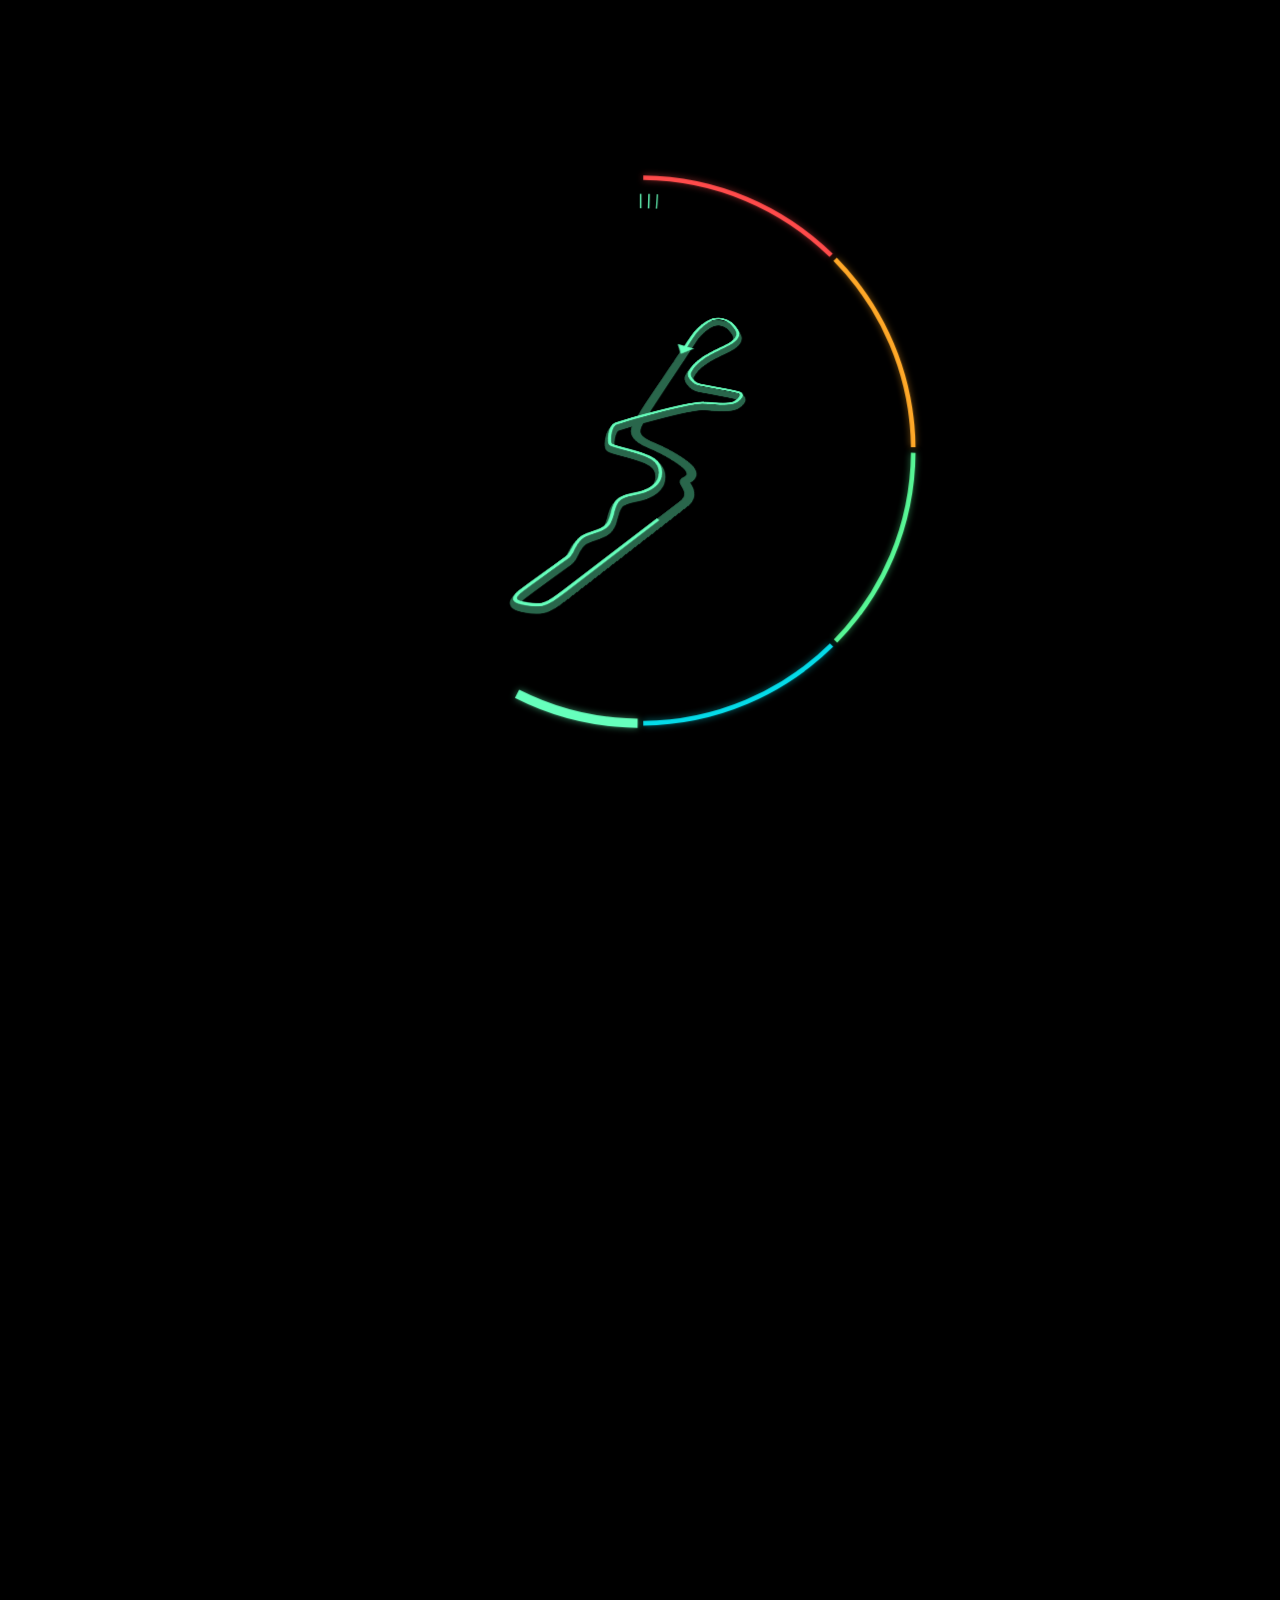
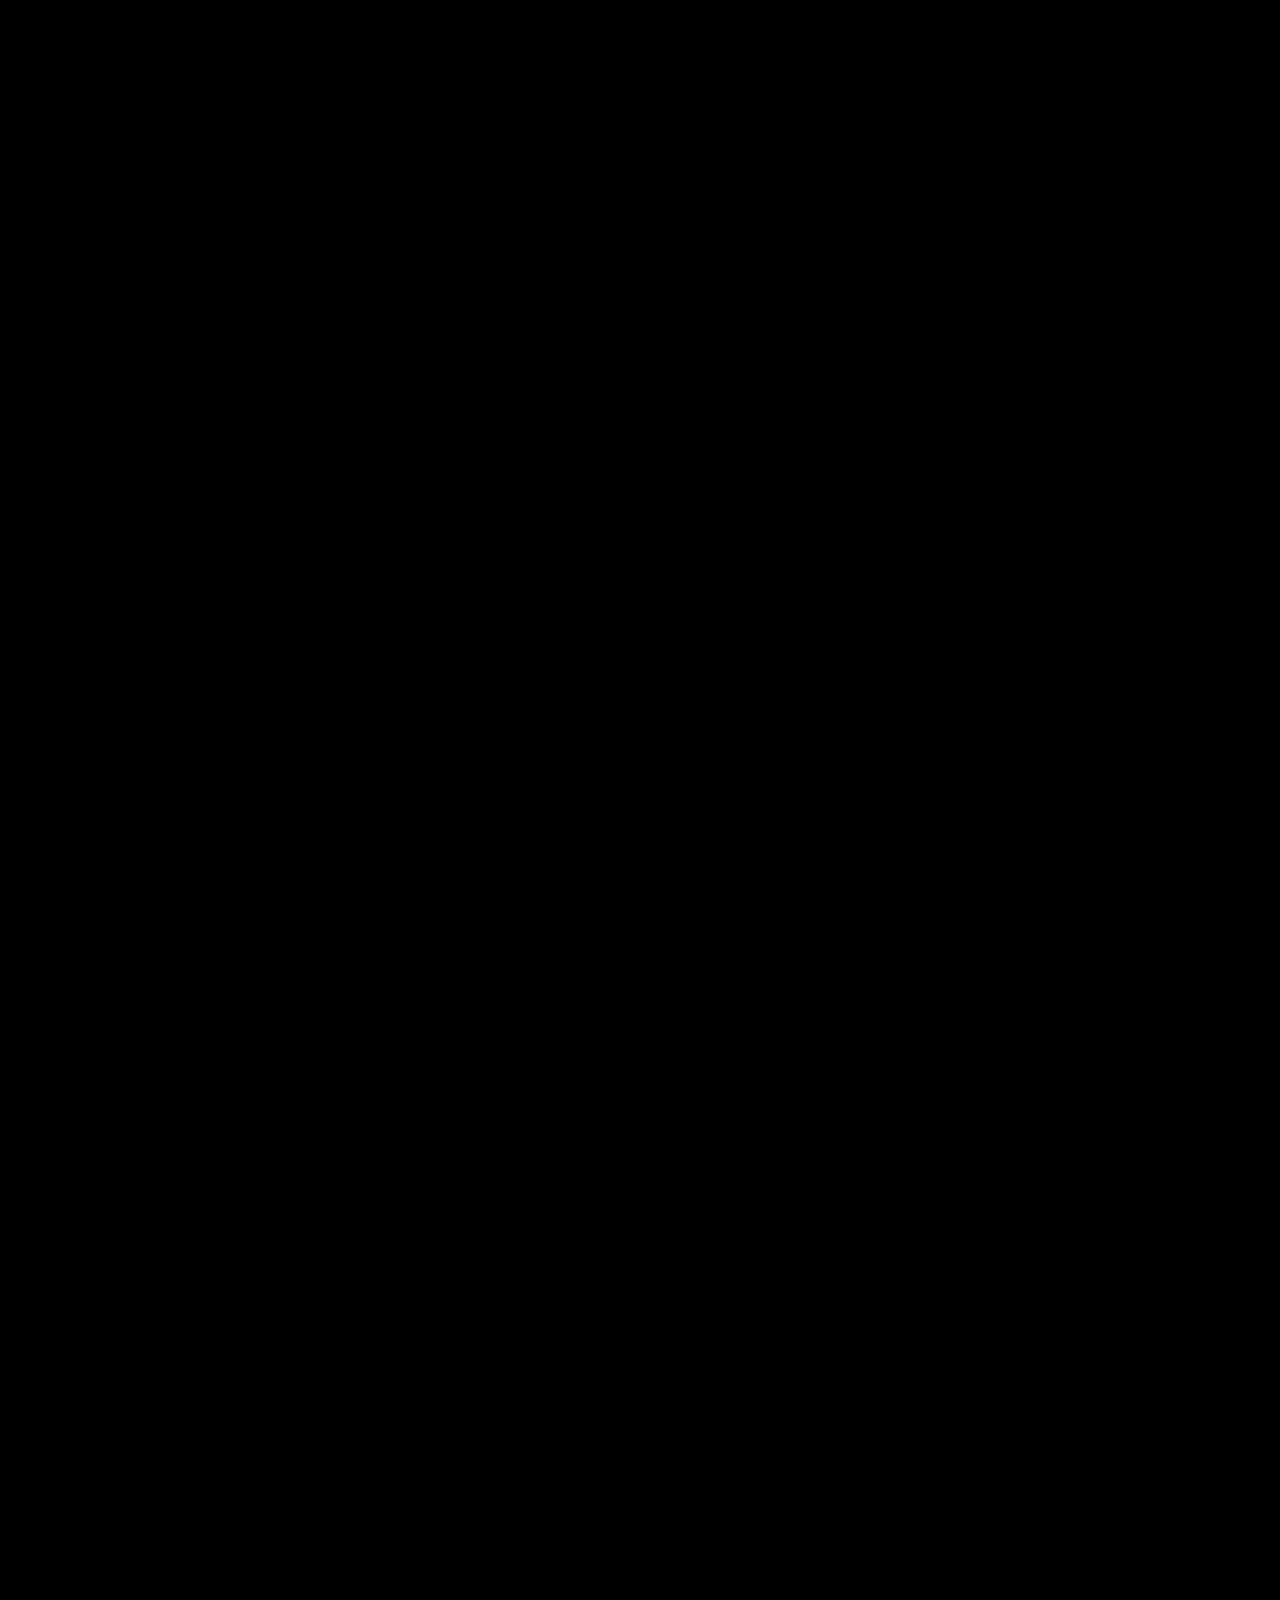
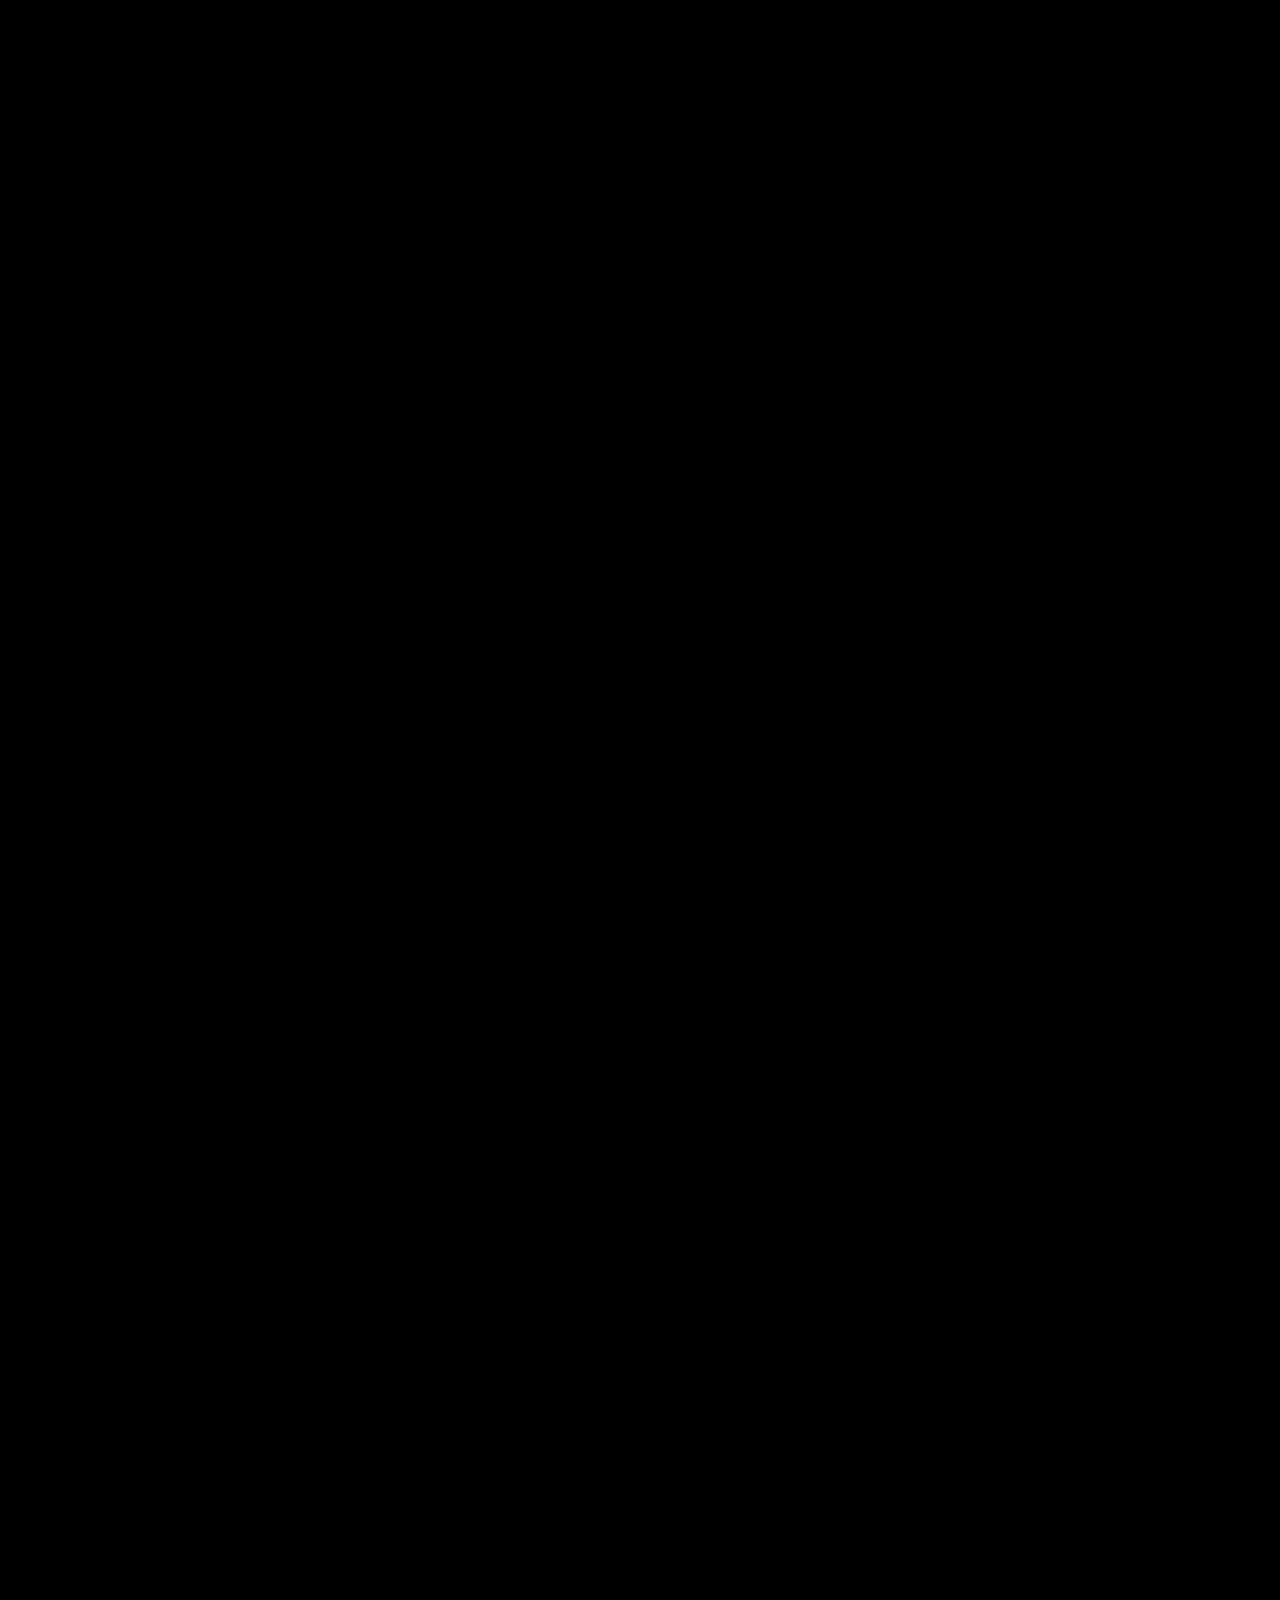
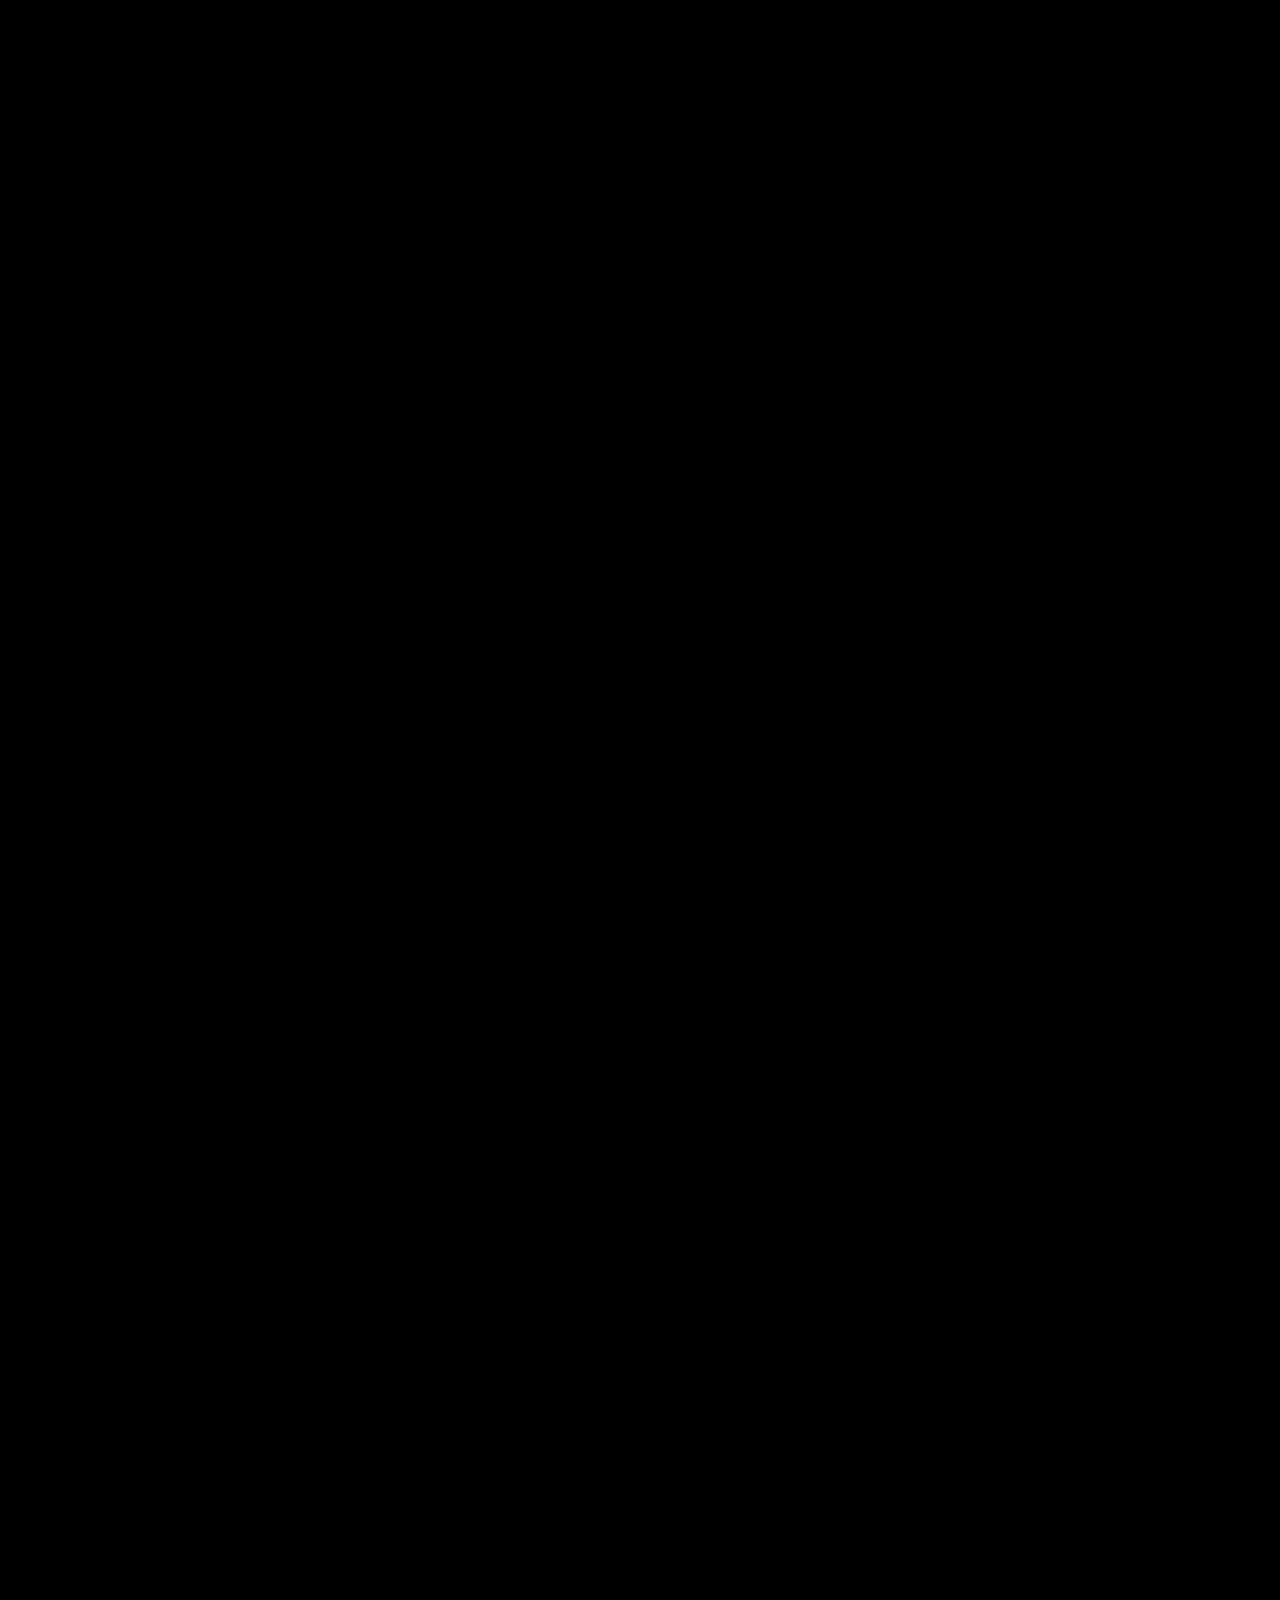
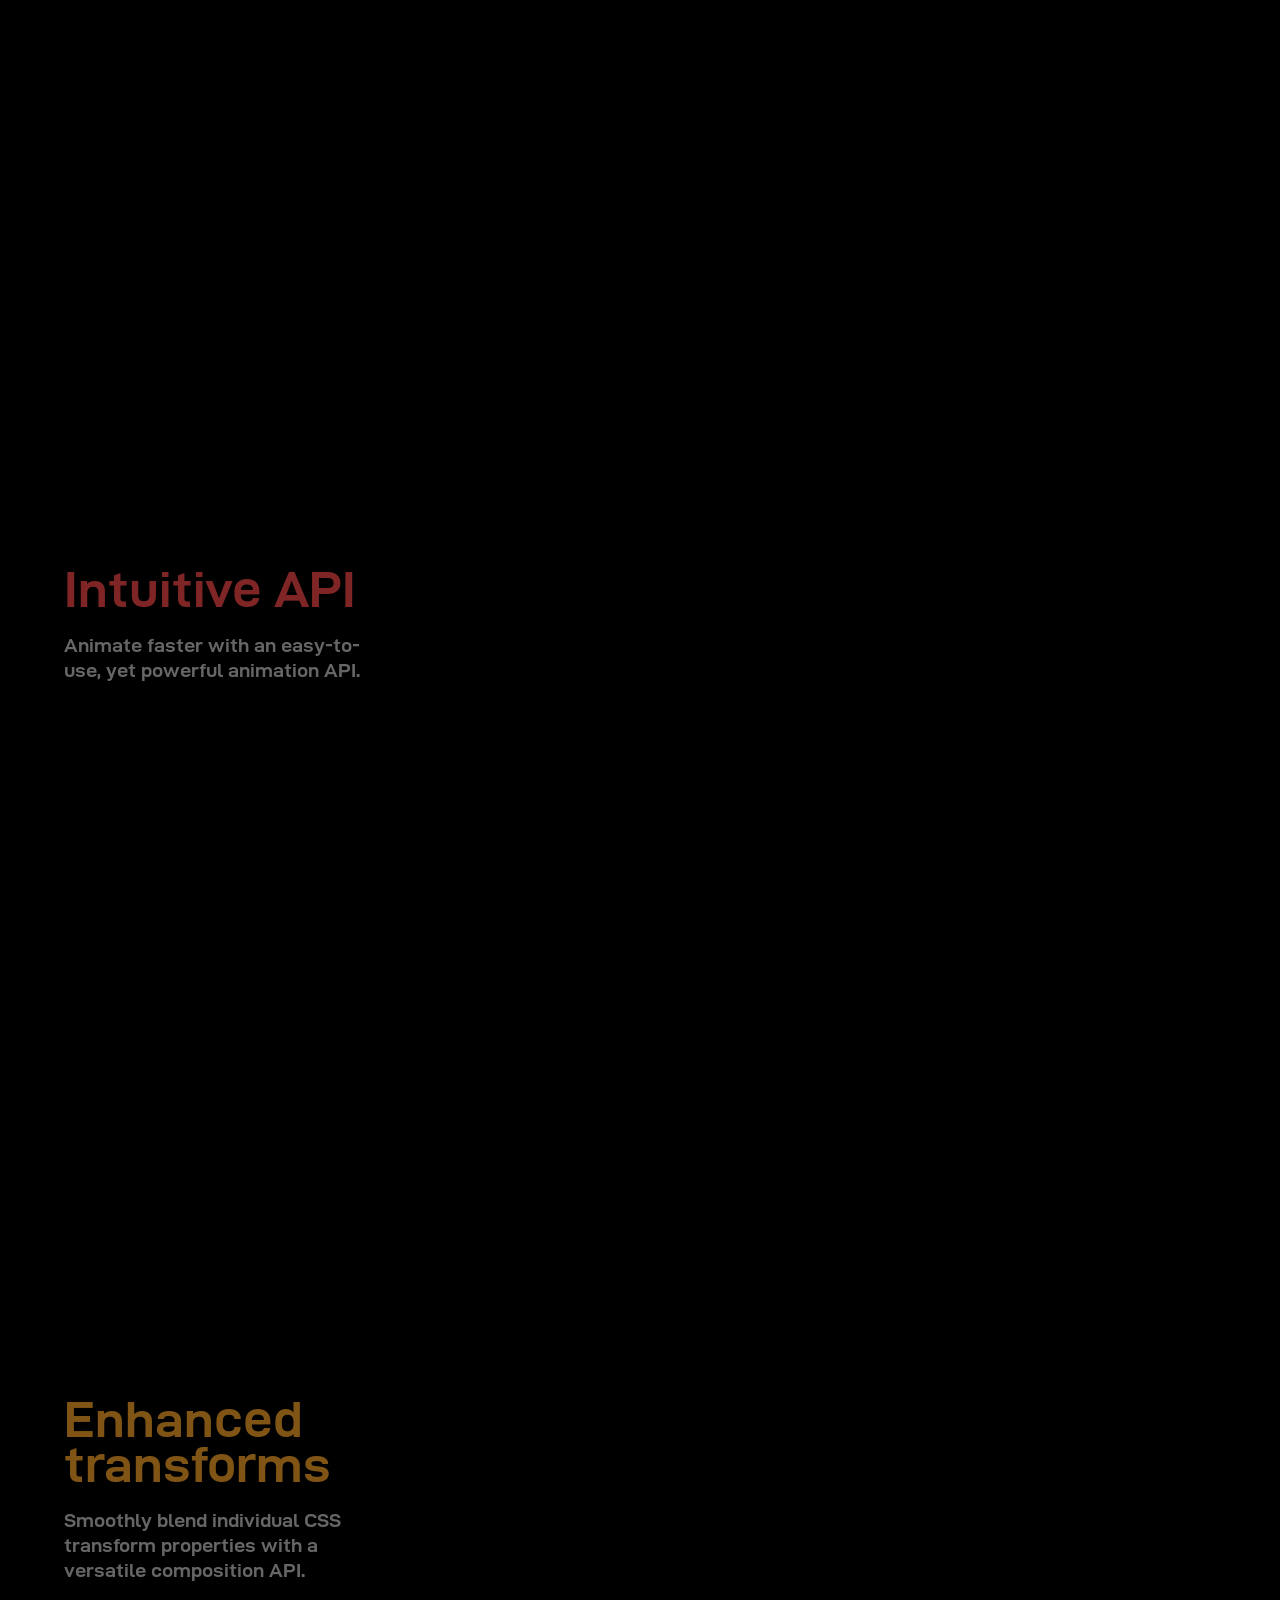
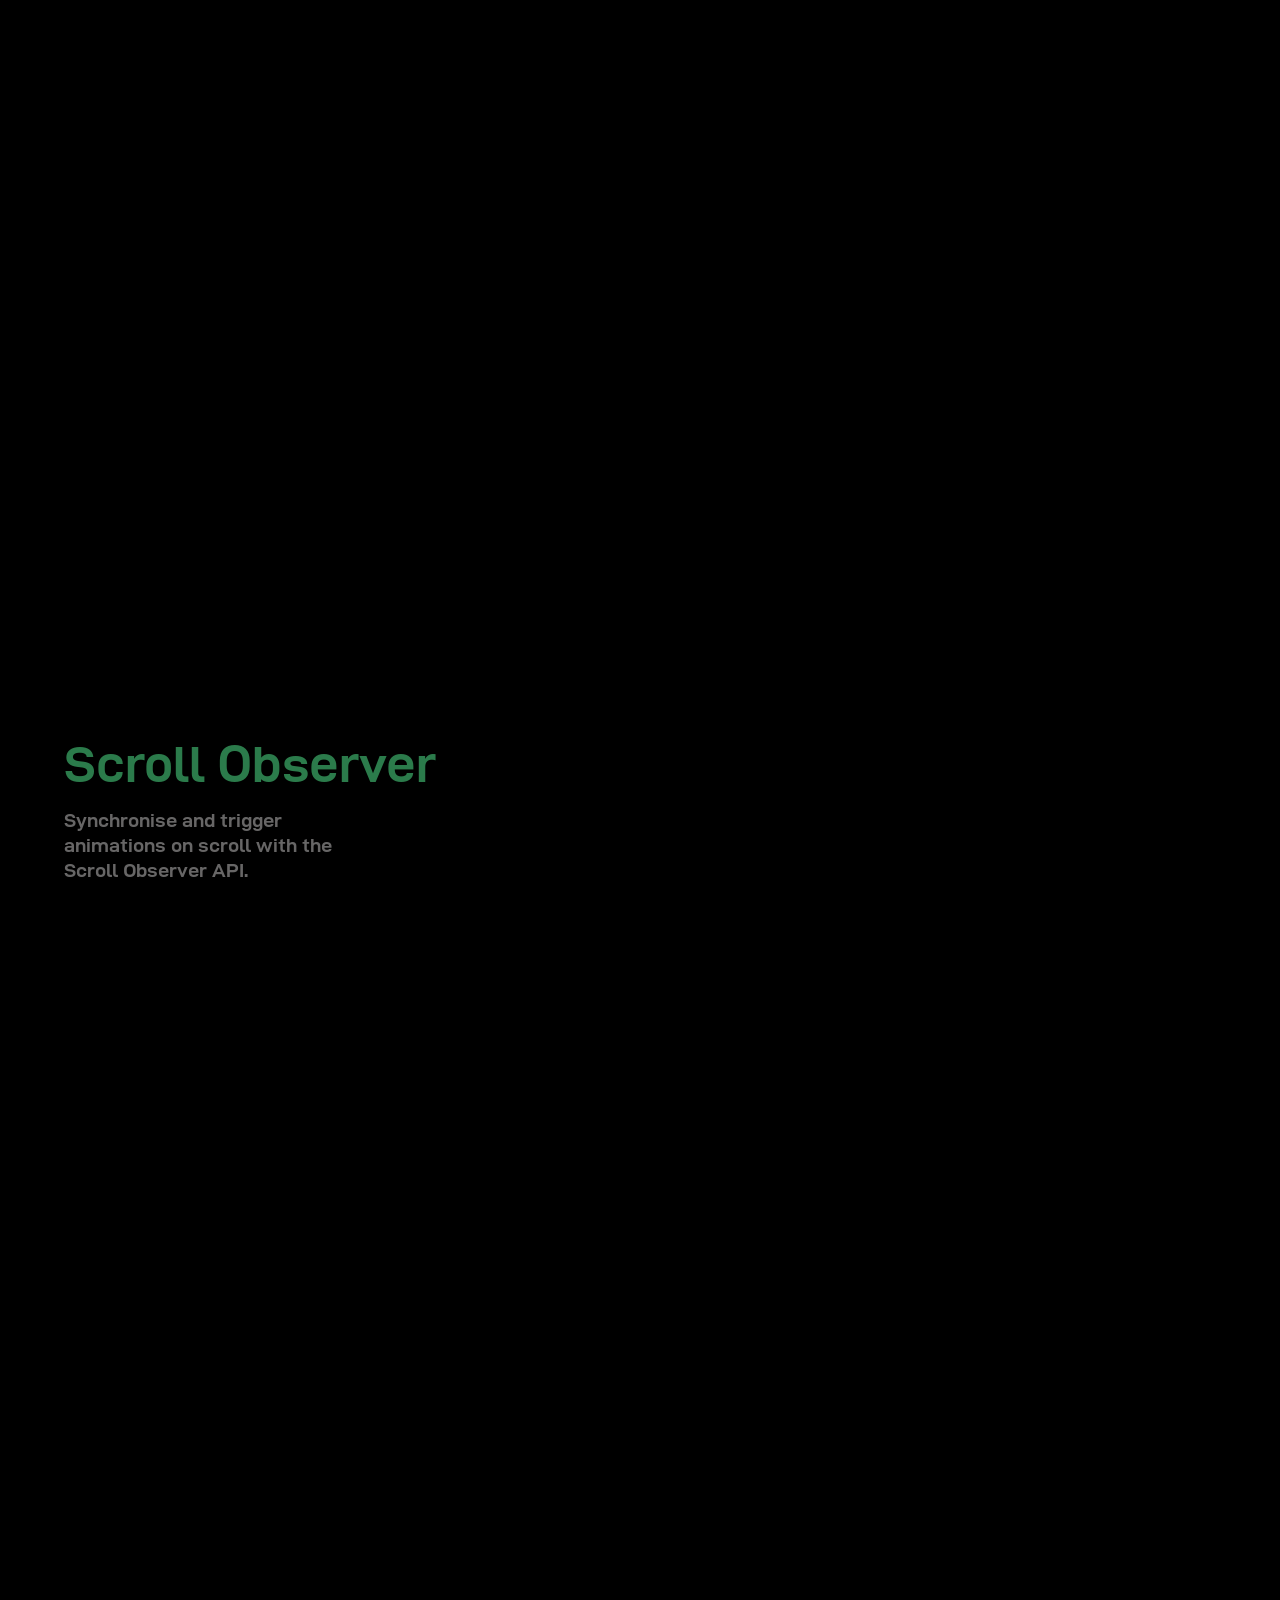
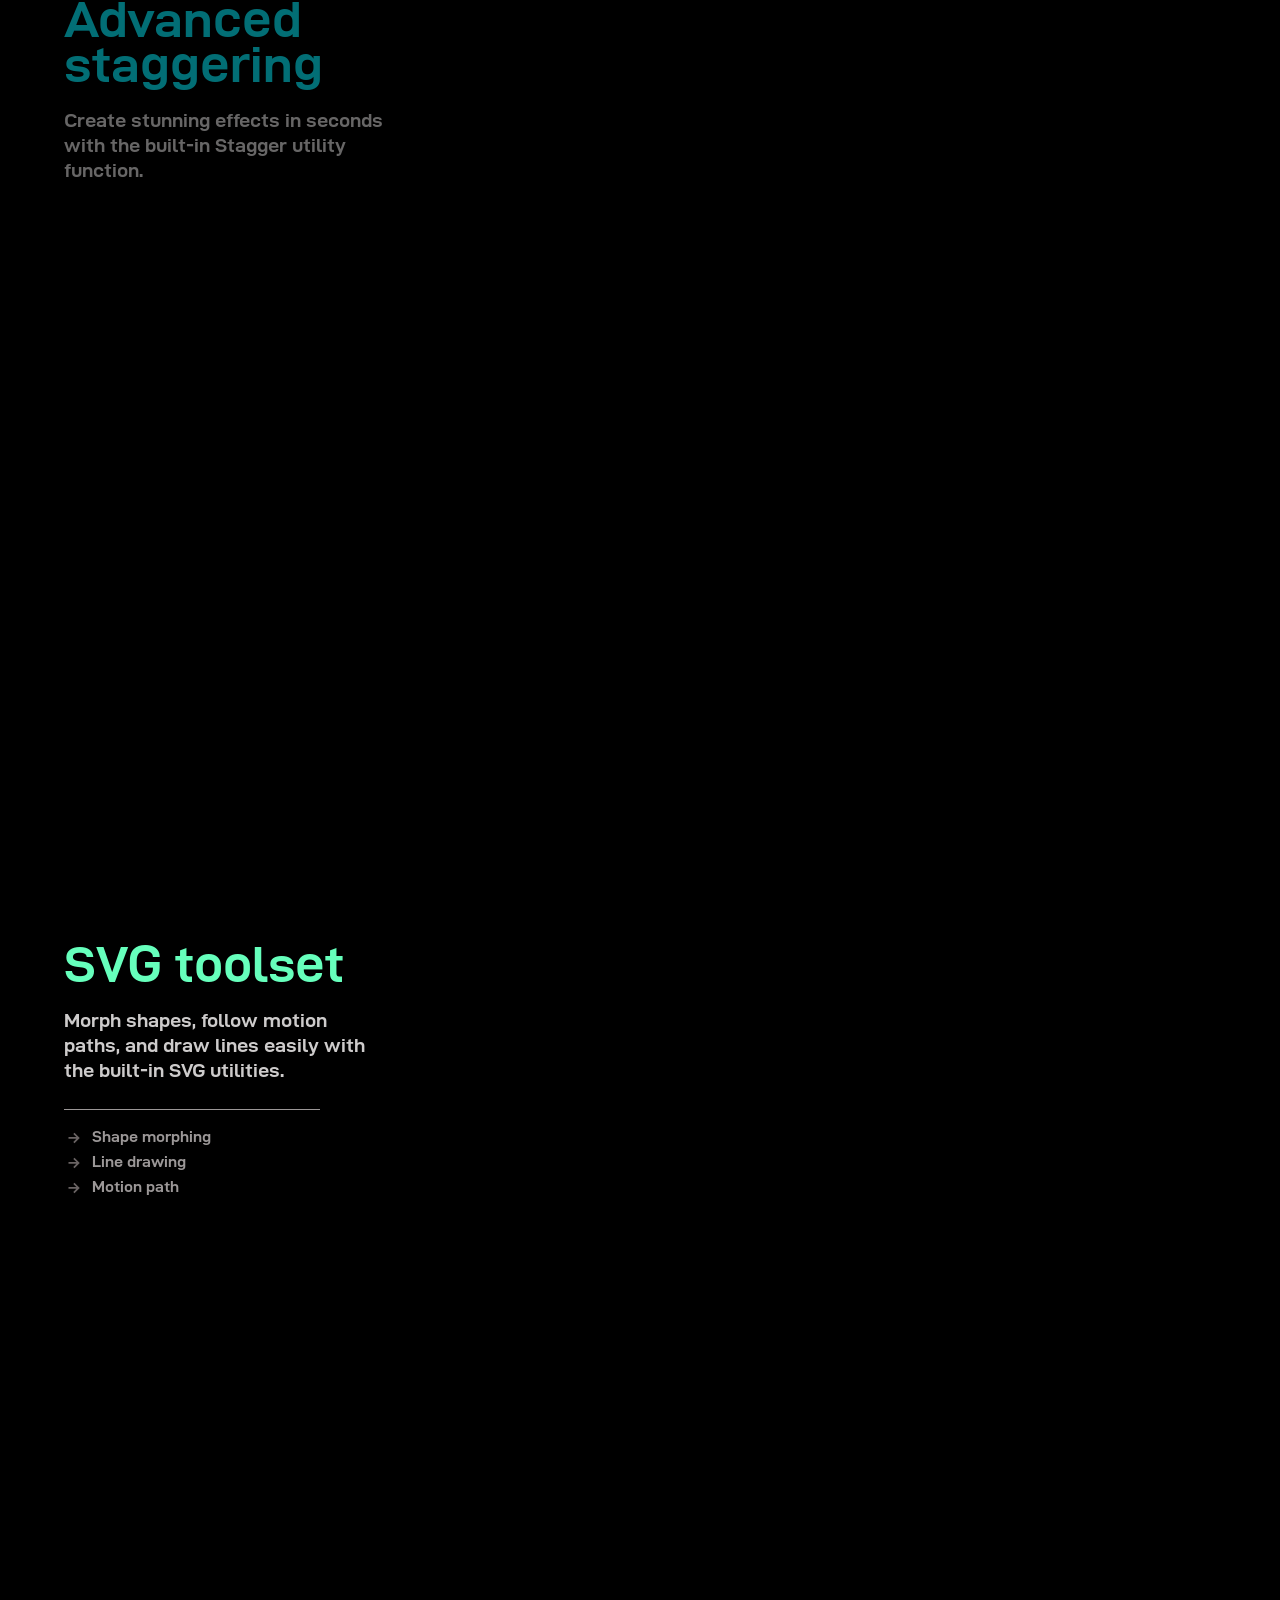
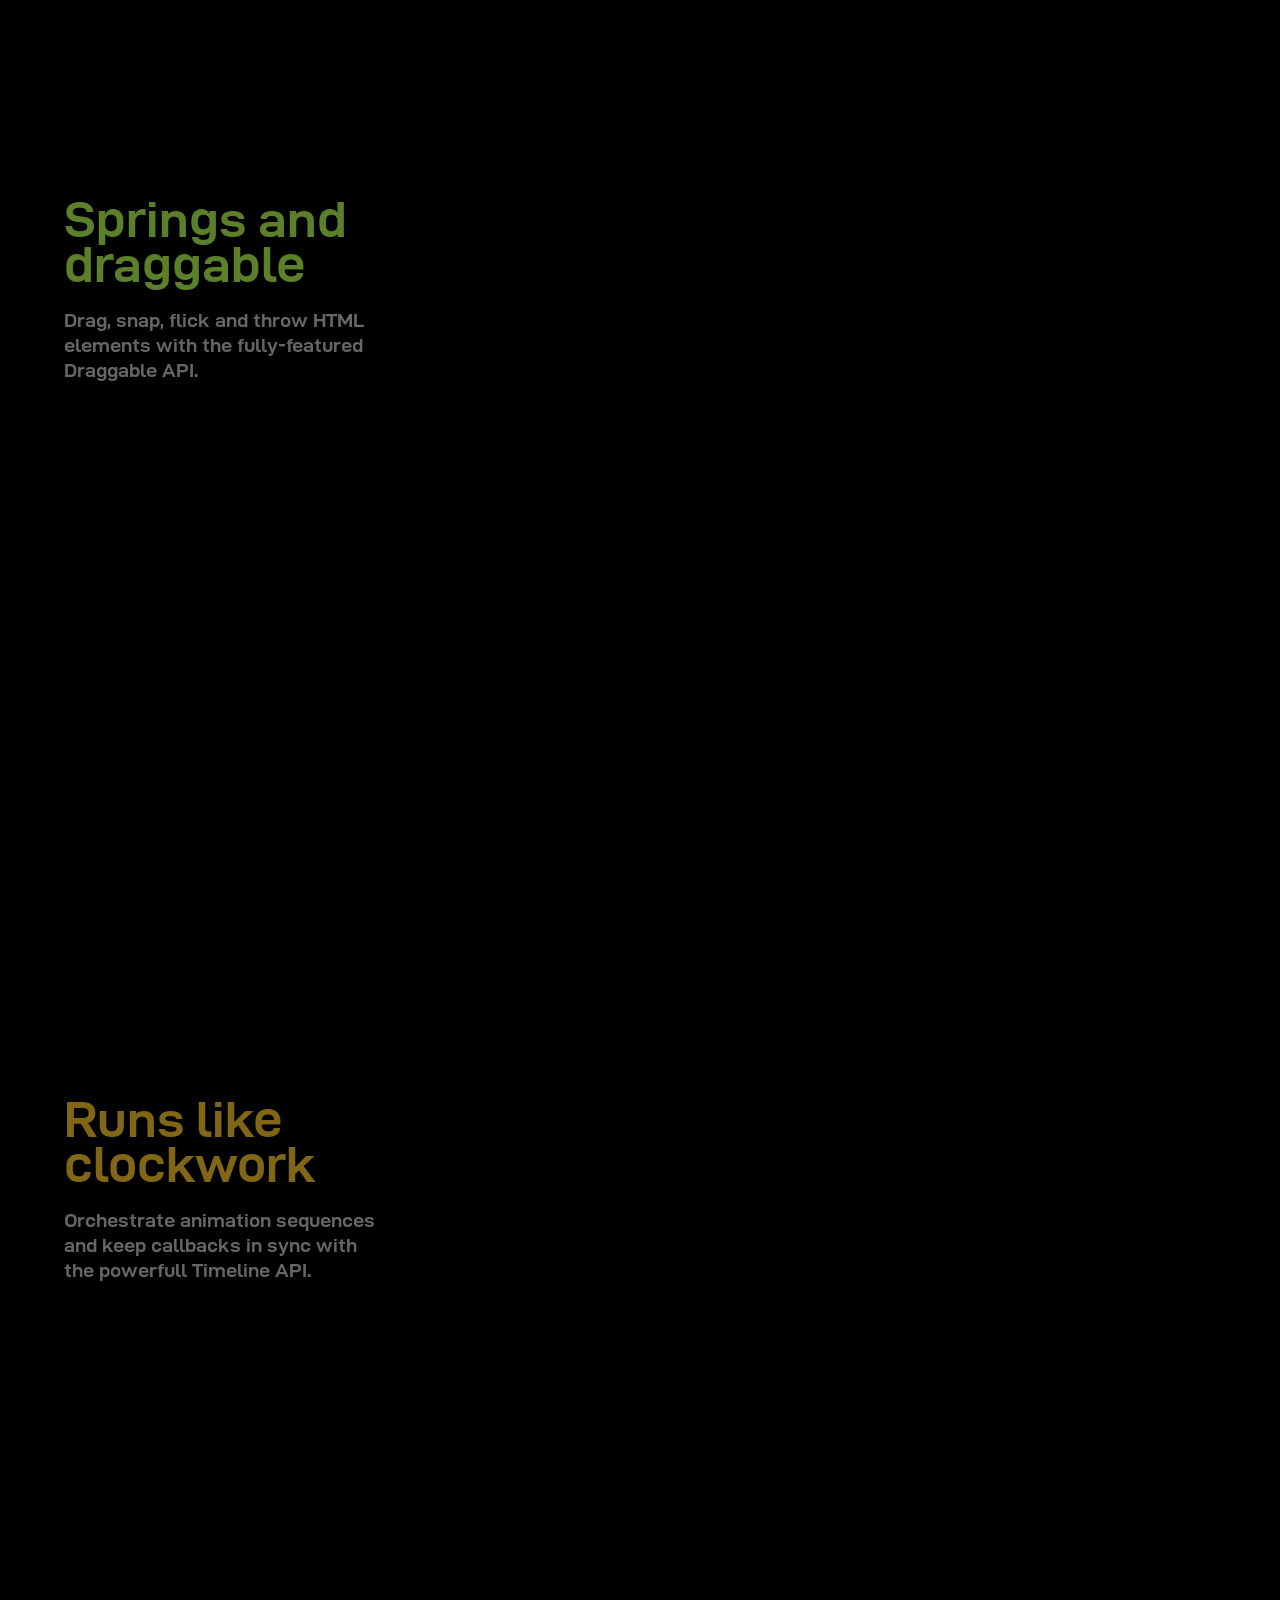
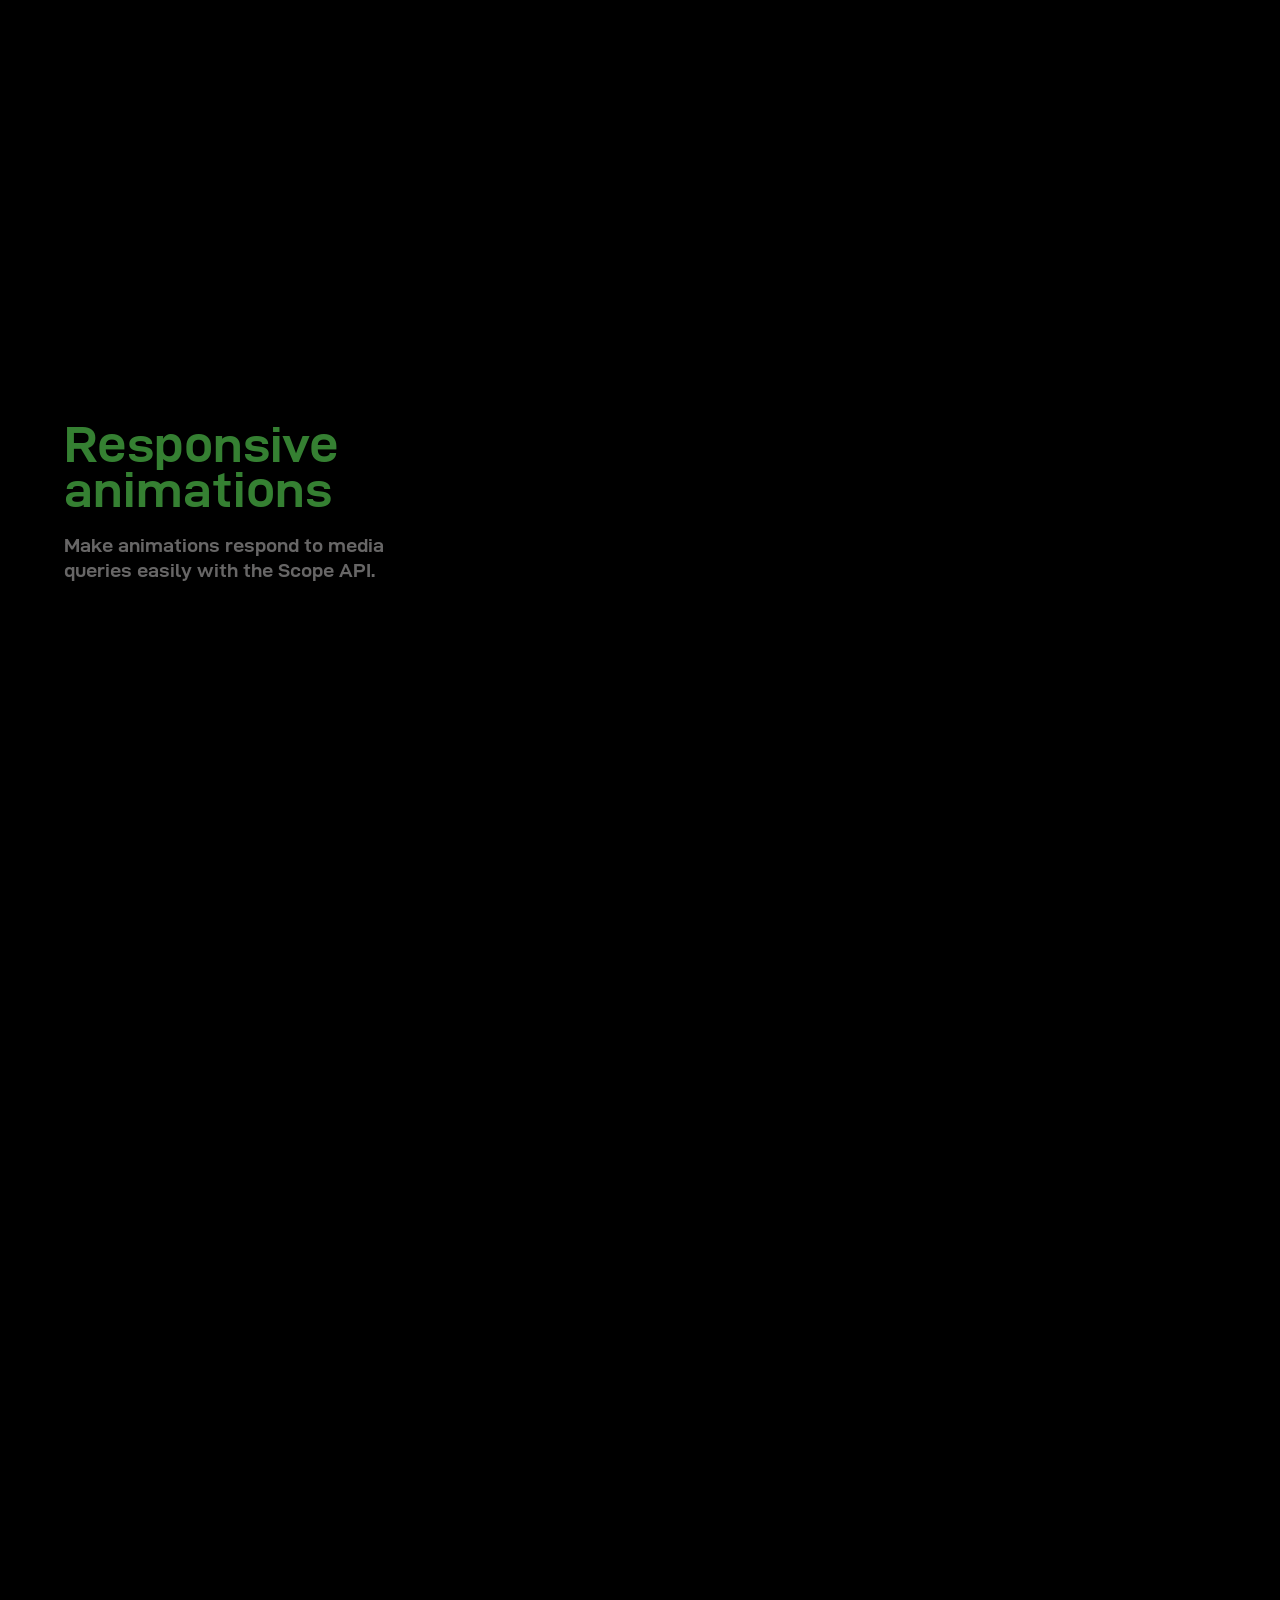
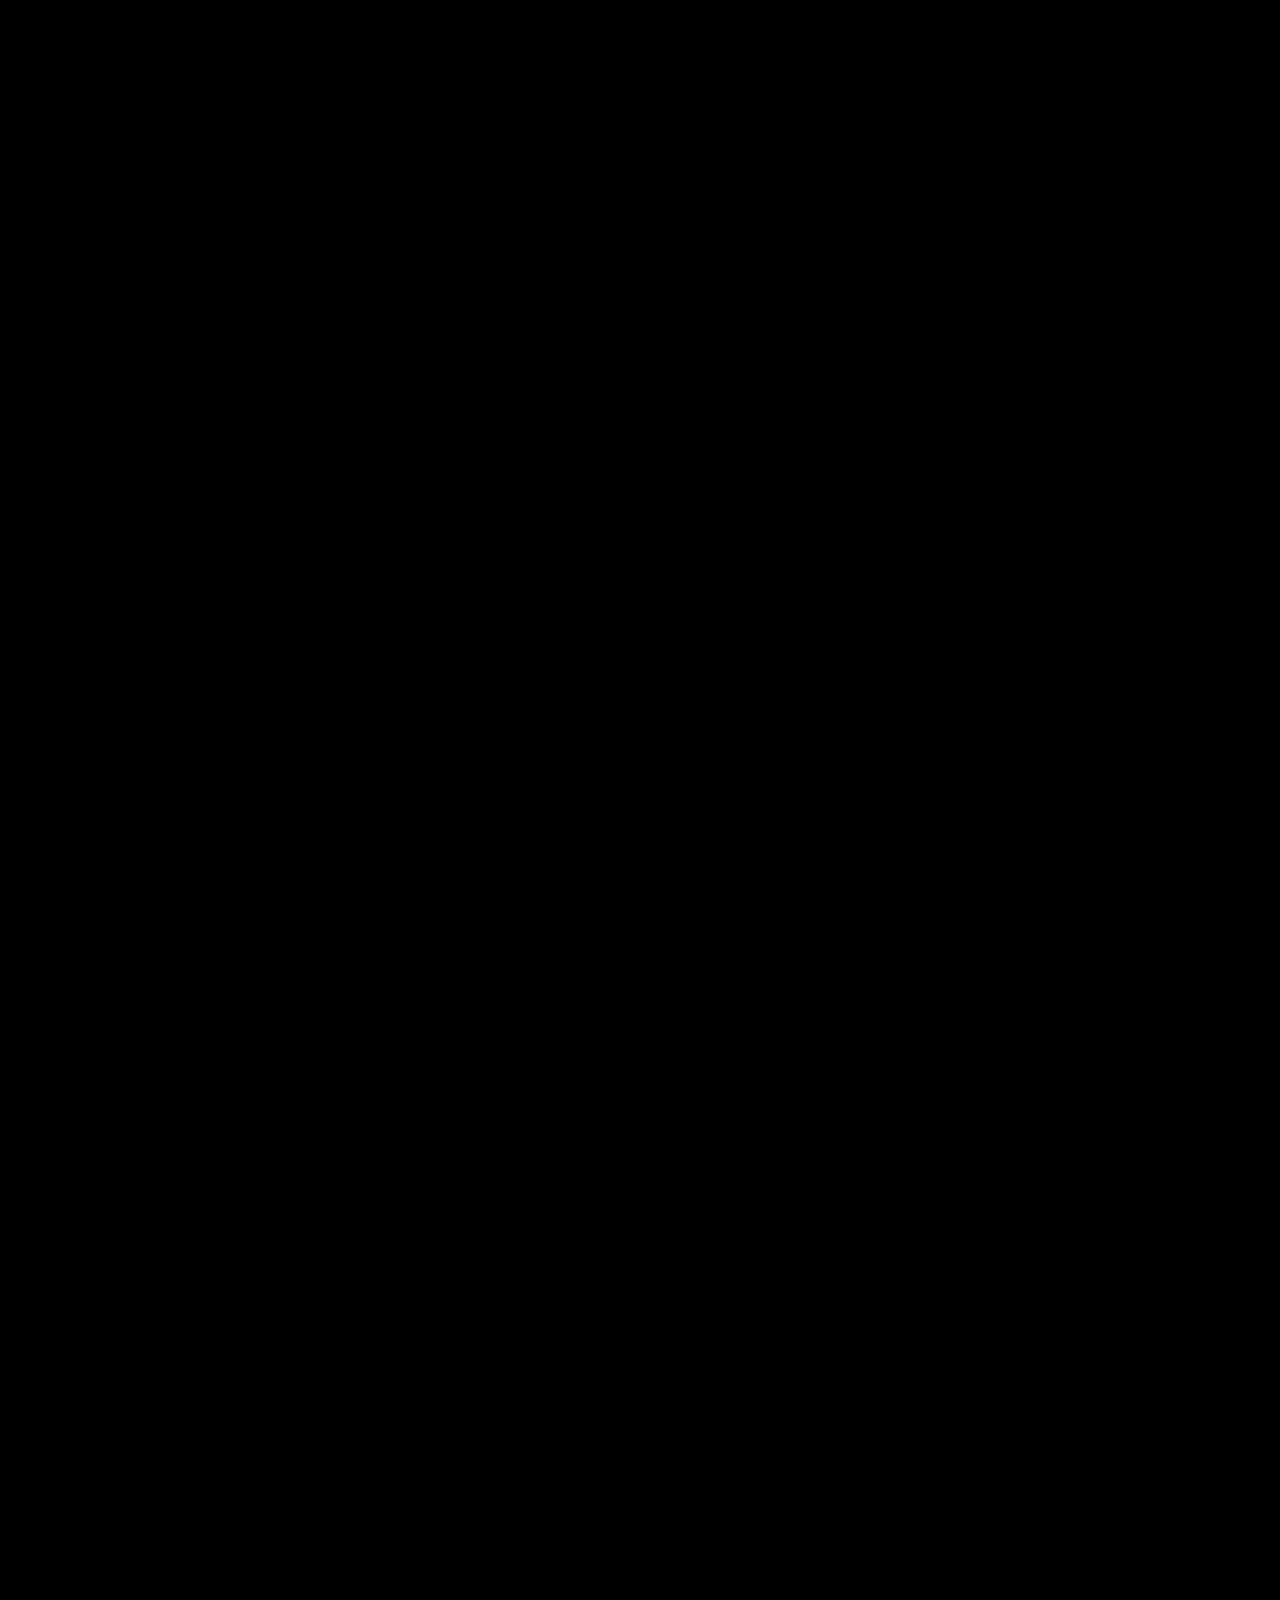
==== index.html @ 65dcc9f5 "Initial connit" ====
<!DOCTYPE html>
<html lang="en">
<head>
  <meta charset="UTF-8">
  <meta name="viewport" content="width=device-width, initial-scale=1.0">
  <meta name="darkreader-lock">
  <link rel="icon" href="assets/images/favicon.png">
  <title>Anime.js | JavaScript Animation Engine</title>
  <meta name="description" content="A fast and versatile JavaScript animation library">
  <meta property="og:title" content="Anime.js | JavaScript Animation Engine">
  <meta property="og:url" content="/">
  <meta property="og:description" content="A fast and versatile JavaScript animation library">
  <meta property="og:image" content="/media/site/5e9b48763d-1744100039/anime-js-sharing-image.png">
  <meta name="twitter:title" content="Anime.js | JavaScript Animation Engine">
  <meta name="twitter:description" content="A fast and versatile JavaScript animation library">
  <meta name="twitter:card" content="summary_large_image">
  <meta name="twitter:image" content="https://animejs.com/media/site/5e9b48763d-1744100039/anime-js-sharing-image.png">
  <link href="assets/css/styles.css%3Fv=4.1.2.css" rel="stylesheet"></head>
<script async src="https://www.googletagmanager.com/gtag/js?id=G-16LTPBS8QC"></script>
<script>
  window.paths = {
    demos: '/documentation-demos',
    'easings': '/assets/json/easings.json',
    'github-sponsors': '/github-sponsors',
    'platinum-sponsors': '/platinum-sponsors',
    'gold-sponsors': '/gold-sponsors',
    'silver-sponsors': '/silver-sponsors',
  };
  window.dataLayer = window.dataLayer || [];
  function gtag(){dataLayer.push(arguments);}
  gtag('js', new Date());

  gtag('config', 'G-16LTPBS8QC');
</script>
<body data-template="home">
  <div class="page">
    <header id="site-header" class="layout-container text-ui ui-overlay">
  <div id="site-header-content">
    <h1 class="heading-logo header-logo">
      <a href="index.html">
        <img src="assets/images/anime-js-logo-v4.svg" alt="anime.js logo v4" width="580" height="118" />
        <span>Anime.js | JavaScript Animation Engine</span>
      </a>
      <label id="docs-versions" class="ui-select ui-input docs-info-version">
        <select class="ui-input" name="docs-versions" aria-label="Anime.js versions">
          <option value="/documentation">4.0.0</option>
          <option value="/v3/documentation">3.2.2</option>
          <option value="/v2/documentation">2.1.0</option>
        </select>
      </label>
    </h1>
    <nav id="site-menu">
      <ul>
                                        <li><a class="main-nav-link docs-link" data-id="docs" href="https://animejs.com/documentation" title="Documentation"><svg xmlns="http://www.w3.org/2000/svg" viewBox="0 0 24 24" class="icon">
  <g id="sidebar" fill="none" fill-rule="evenodd">
    <path id="rectangle" fill="#FFFFFF" fill-rule="nonzero" d="M16.167 6.125H7.833A3.375 3.375 0 0 0 4.458 9.5v5a3.375 3.375 0 0 0 3.375 3.375h8.334a3.375 3.375 0 0 0 3.375-3.375v-5a3.375 3.375 0 0 0-3.375-3.375zm-8.334 1.75h8.334c.897 0 1.625.728 1.625 1.625v5c0 .897-.728 1.625-1.625 1.625H7.833A1.625 1.625 0 0 1 6.208 14.5v-5c0-.897.728-1.625 1.625-1.625z"/>
    <polyline id="Path-42" stroke="#FFFFFF" stroke-width="1.75" points="9.5 7.75 9.5 12 9.5 16.25" data-points="13.5 8.75 10.5 12 13.5 15.25"/>
  </g>
</svg>
<span>Docs</span></a></li>
        <li><a class="main-nav-link" href="easing-editor.html" title="Easing functions editor"><svg xmlns="http://www.w3.org/2000/svg" width="24" height="24" viewBox="0 0 24 24" class="icon"><path fill="none" stroke="currentColor" stroke-width="1.75" d="M4.5,17 C14.5967876,17 8.37571813,7 19.5,7"/></svg><span>Easing editor</span></a></li>
        <li><a class="main-nav-link" href="learn.html" title="Learn"><svg xmlns="http://www.w3.org/2000/svg" width="24" height="24" viewBox="0 0 24 24" class="icon">
  <g fill="none"><path fill="currentColor" d="M16.1666667,6.125 L7.83333333,6.125 C5.9693723,6.125 4.45833333,7.63603897 4.45833333,9.5 L4.45833333,14.5 C4.45833333,16.363961 5.9693723,17.875 7.83333333,17.875 L16.1666667,17.875 C18.0306277,17.875 19.5416667,16.363961 19.5416667,14.5 L19.5416667,9.5 C19.5416667,7.63603897 18.0306277,6.125 16.1666667,6.125 Z M7.83333333,7.875 L16.1666667,7.875 C17.0641294,7.875 17.7916667,8.60253728 17.7916667,9.5 L17.7916667,14.5 C17.7916667,15.3974627 17.0641294,16.125 16.1666667,16.125 L7.83333333,16.125 C6.93587061,16.125 6.20833333,15.3974627 6.20833333,14.5 L6.20833333,9.5 C6.20833333,8.60253728 6.93587061,7.875 7.83333333,7.875 Z"/><path fill="currentColor" fill-rule="evenodd" d="M10,10.0706309 L10,13.9294941 C10,14.2445758 10.2554242,14.5 10.5705059,14.5 C10.6590742,14.5 10.7464261,14.479379 10.8256439,14.4397701 L14.6845071,12.5103385 C14.9663248,12.3694297 15.0805539,12.0267421 14.9396451,11.7449245 C14.8844409,11.634516 14.7949156,11.5449908 14.6845071,11.4897865 L10.8256439,9.56035488 C10.5438263,9.41944606 10.2011387,9.53367523 10.0602299,9.81549288 C10.033824,9.86830478 10.0158571,9.92473182 10.0068132,9.9827243 L10,10.0706309 Z"/></g>
</svg><span>Learn</span></a></li>
        <li><a class="main-nav-link nav-link-retractable" href="https://codepen.io/collection/Poerqa?cursor=eyJwYWdlIjoxfQ==/" target="_blank" title="CodePen"><svg xmlns="http://www.w3.org/2000/svg" viewBox="0 0 24 24" class="icon">
  <g id="codepen" fill="none" fill-rule="evenodd" stroke-linecap="round" stroke-linejoin="round">
    <path id="Shape" stroke="#FFFFFF" stroke-width="1.75" d="M5 14.355L12 19l7-4.645v-4.71L12 5 5 9.645v4.71zm14 0l-7-4.71-7 4.71m0-4.71l7 4.646 7-4.646M12 5v4.645m0 4.71V19"/>
  </g>
</svg>
<span>Examples</span></a></li>
        <li><a class="main-nav-link nav-link-retractable" href="https://github.com/juliangarnier/anime" target="_blank" title="GitHub"><svg xmlns="http://www.w3.org/2000/svg" viewBox="0 0 24 24" class="icon">
  <g fill="none" fill-rule="evenodd">
    <path fill="currentColor" d="M12.007 4C7.579 4 4 7.606 4 12.066a8.06 8.06 0 0 0 5.475 7.652c.397.08.543-.173.543-.387 0-.187-.013-.828-.013-1.496-2.227.481-2.691-.961-2.691-.961-.358-.935-.888-1.175-.888-1.175-.73-.495.053-.495.053-.495.808.054 1.233.828 1.233.828.715 1.229 1.869.882 2.333.668.066-.52.278-.881.504-1.082-1.777-.187-3.646-.881-3.646-3.98 0-.88.318-1.602.822-2.163-.08-.2-.358-1.028.08-2.136 0 0 .676-.214 2.2.828a7.698 7.698 0 0 1 2.002-.268 7.7 7.7 0 0 1 2.001.268c1.525-1.042 2.2-.828 2.2-.828.438 1.108.16 1.936.08 2.136.517.561.822 1.282.822 2.164 0 3.098-1.869 3.779-3.659 3.98.292.253.544.734.544 1.495 0 1.082-.013 1.95-.013 2.217 0 .214.146.467.543.387A8.06 8.06 0 0 0 20 12.066C20.013 7.606 16.42 4 12.007 4z"/>
  </g>
</svg>
<span>GitHub</span></a></li>
        <!-- <li><a class="main-nav-link nav-link-retractable" href="https://github.com/sponsors/juliangarnier" target="_blank" title="Discord"><svg xmlns="http://www.w3.org/2000/svg" viewBox="0 0 24 24" class="icon">
  <path fill="currentColor" d="M17.5446757,7.01094204 C16.5248898,6.54302092 15.4313236,6.19827727 14.2879321,6.00082826 C14.2671096,5.99701756 14.2463096,6.00654094 14.2355828,6.0255877 C14.0949406,6.27573079 13.9391547,6.60206318 13.8300617,6.85855894 C12.6002702,6.67444627 11.3767885,6.67444627 10.1722139,6.85855894 C10.0630984,6.59636177 9.90165617,6.27573079 9.76038294,6.0255877 C9.74965618,6.00717643 9.72885618,5.99765305 9.70803364,6.00082826 C8.56527311,6.19764628 7.47170693,6.54238994 6.45129006,7.01094204 C6.44245625,7.01475049 6.43488442,7.02110542 6.42985907,7.02935331 C4.35559433,10.1282603 3.78736652,13.1509982 4.06612009,16.1362601 C4.06738138,16.1508629 4.07557992,16.1648348 4.08693203,16.1737137 C5.45547262,17.178739 6.78113794,17.7888798 8.08218579,18.1932967 C8.10300833,18.1996516 8.1250703,18.1920347 8.138321,18.1748854 C8.44608438,17.7546038 8.72042803,17.3114488 8.95565056,16.8454207 C8.96953225,16.8181305 8.95628155,16.7857474 8.92790972,16.7749531 C8.4927548,16.6098827 8.07839988,16.4086207 7.67981961,16.1800686 C7.64829285,16.1616573 7.6457689,16.1165644 7.67477172,16.0949756 C7.75864777,16.0321249 7.84254636,15.9667277 7.9226365,15.9006996 C7.93712664,15.8886432 7.95731819,15.8860968 7.97435481,15.8937137 C10.5928562,17.0892291 13.4276955,17.0892291 16.0153011,15.8937137 C16.0323377,15.8854658 16.0525293,15.8880122 16.0676504,15.9000686 C16.1477631,15.9660968 16.2316391,16.0321249 16.3161462,16.0949756 C16.345149,16.1165644 16.343256,16.1616573 16.3117293,16.1800686 C15.913149,16.4130601 15.4987941,16.6098827 15.0630082,16.7743221 C15.0346363,16.7851165 15.0220166,16.8181305 15.0358983,16.8454207 C15.2761687,17.3107953 15.5505124,17.7539502 15.8525969,18.1742544 C15.8652166,18.1920347 15.8879096,18.1996516 15.9087321,18.1932967 C17.2160898,17.7888798 18.5417461,17.178739 19.9102869,16.1737137 C19.9222757,16.1648348 19.9298475,16.1514939 19.9311095,16.1368911 C20.2647207,12.6856011 19.3723264,9.68765183 17.5654757,7.02998429 C17.5610588,7.02110542 17.5535095,7.01475049 17.5446757,7.01094204 Z M9.34668154,14.3185475 C8.55833226,14.3185475 7.90875481,13.5947841 7.90875481,12.7059278 C7.90875481,11.8170715 8.54573508,11.0933081 9.34668154,11.0933081 C10.1539153,11.0933081 10.7972054,11.8234264 10.7845857,12.7059278 C10.7845857,13.5947841 10.1476055,14.3185475 9.34668154,14.3185475 Z M14.6631659,14.3185475 C13.8748392,14.3185475 13.2252617,13.5947841 13.2252617,12.7059278 C13.2252617,11.8170715 13.8622195,11.0933081 14.6631659,11.0933081 C15.4704222,11.0933081 16.1136898,11.8234264 16.1010926,12.7059278 C16.1010926,13.5947841 15.4704222,14.3185475 14.6631659,14.3185475 Z"/>
</svg>
<span>Discord</span></a></li> -->
        <li>
          <sponsor-button>
          <a href="https://github.com/sponsors/juliangarnier" class="main-nav-link sponsor-button" target="_blank" title="Sponsor Julian Garnier on GitHub">
            <svg xmlns="http://www.w3.org/2000/svg" viewBox="0 0 24 24" class="icon">
  <g fill="none" fill-rule="evenodd">
    <path fill="currentColor" fill-rule="nonzero" d="M12 18.445a.778.778 0 0 1-.34-.078C11.39 18.235 5 15.077 5 9.889a3.889 3.889 0 0 1 6.638-2.75L12 7.5l.362-.361A3.889 3.889 0 0 1 19 9.889c0 5.17-6.387 8.344-6.66 8.478a.778.778 0 0 1-.34.078z"/>
  </g>
</svg>
            <span>Sponsor</span>
          </a>
          </sponsor-button>
        </li>
      </ul>
    </nav>
    <button id="toggle-site-menu" class="ui-input trigger-pane" title="Toggle site menu"><svg xmlns="http://www.w3.org/2000/svg" viewBox="0 0 24 24" class="icon">
  <g id="menu" fill="none" fill-rule="evenodd">
    <rect id="Rectangle" width="16" height="1.75" x="4" y="8" fill="currentColor"/>
    <rect id="Rectangle-Copy" width="16" height="1.75" x="4" y="14" fill="currentColor"/>
  </g>
</svg>
</button>
  </div>
  </header>
<main id="home" class="layout-container">
  <section id="intro" data-chapter="intro" data-label="HEADING">
    <div class="home-section text-layout">
      <div class="home-section-content">
        <div class="home-section-text home-section-text-short">
          <h2>All-in-one <br>animation <br>engine<span class="animation-engine red-dot">.</span></h2>
          <p>A fast and versatile JavaScript <br>library to animate <span  class="animate-anything-wrapper"><span class="animate-anything">the web</span><span class="animate-anything-dot">.</span></span></p>
          <p></p>
        </div>
        <div class="fixed-container heading-links">
          <div class="layout-container">
            <div class="ui-group">
              <pre class="npm-install"><code>npm i animejs</code></pre>
              <button class="learn-more ui-input ui-button">Learn more <svg xmlns="http://www.w3.org/2000/svg" viewBox="0 0 24 24" class="icon">
  <g fill="none" fill-rule="evenodd">
    <polygon fill="currentColor" fill-rule="nonzero" points="12 18 17.237 12.763 16 11.525 12.875 14.651 12.875 6.763 11.125 6.763 11.125 14.651 8 11.525 6.763 12.763"/>
  </g>
</svg>
<svg xmlns="http://www.w3.org/2000/svg" viewBox="0 0 24 24" class="icon">
  <g fill="none" fill-rule="evenodd">
    <polygon fill="currentColor" fill-rule="nonzero" points="12 18 17.237 12.763 16 11.525 12.875 14.651 12.875 6.763 11.125 6.763 11.125 14.651 8 11.525 6.763 12.763"/>
  </g>
</svg>
</button>
            </div>
            <div class="heading-sponsors text-layout">
              <span class="text-xxs">Sponsored by</span>
              <sponsors-list path="platinum-sponsors"></sponsors-list>
            </div>
          </div>
        </div>
      </div>
    </div>
    <div class="section-spacer"></div>
    <div class="section-spacer"></div>
  </section>

  <section id="toolbox" class="home-section-container home-section-light" data-chapter="toolbox" data-label="TOOLBOX" data-enter-offset="-=100lvh" data-leave-offset="-=10lvh">
    <div class="home-section fixed-section">
      <div class="home-section-content">
        <div class="home-section-text text-layout home-section-text-short">
          <h2 class="section-heading text-xxl">The complete <br>animator's toolbox</h2>
          <p class="section-sub-heading">Break free from browser limitations and animate anything on the web with a single API.</p>
        </div>
        <div class="toolbox-labels-container layout-container">
          <div class="toolbox-labels">
            <ul class="toolbox-labels-left"></ul>
            <ul class="toolbox-labels-right"></ul>
          </div>
        </div>
      </div>
    </div>
    <div class="section-spacer"></div>
    <div class="section-spacer"></div>
    <div class="section-spacer"></div>
    <div class="section-spacer"></div>
  </section>

  <section id="features-gallery" data-label="FEATURES">
    <section id="intuitive" class="home-section feature-section text-layout theme-color-getting-started" data-chapter="intuitive" data-demo="intuitive">
      <div class="home-section-content">
          <div class="home-section-text">
            <div class="home-section-text-heading">
              <h2>Intuitive API</h2>
              <p>Animate faster with an easy-to-use, yet powerful animation API.</p>
            </div>
            <ul class="links-list">
              <li><a class="text-ui" href="https://animejs.com/documentation/animation/tween-parameters/composition"><svg xmlns="http://www.w3.org/2000/svg" viewBox="0 0 24 24" class="icon">
  <g fill="none" fill-rule="evenodd">
    <polygon fill="currentColor" fill-rule="nonzero" points="17.737 11.987 12.5 17.225 11.263 15.987 14.388 12.862 6.5 12.862 6.5 11.112 14.388 11.112 11.263 7.987 12.5 6.75"/>
  </g>
</svg>
Per property parameters</a></li>
              <li><a class="text-ui" href="https://animejs.com/documentation/animation/tween-parameters/composition"><svg xmlns="http://www.w3.org/2000/svg" viewBox="0 0 24 24" class="icon">
  <g fill="none" fill-rule="evenodd">
    <polygon fill="currentColor" fill-rule="nonzero" points="17.737 11.987 12.5 17.225 11.263 15.987 14.388 12.862 6.5 12.862 6.5 11.112 14.388 11.112 11.263 7.987 12.5 6.75"/>
  </g>
</svg>
Flexible keyframes system</a></li>
              <li><a class="text-ui" href="https://animejs.com/documentation/animation/tween-parameters/composition"><svg xmlns="http://www.w3.org/2000/svg" viewBox="0 0 24 24" class="icon">
  <g fill="none" fill-rule="evenodd">
    <polygon fill="currentColor" fill-rule="nonzero" points="17.737 11.987 12.5 17.225 11.263 15.987 14.388 12.862 6.5 12.862 6.5 11.112 14.388 11.112 11.263 7.987 12.5 6.75"/>
  </g>
</svg>
Built-in easings</a></li>
            </ul>
          </div>
          <div class="feature-section-demo-wrapper">
            <div class="feature-section-demo fixed-section"></div>
          </div>
      </div>
    </section>

    <section id="composition" class="home-section feature-section text-layout theme-color-animation" data-chapter="composition" data-demo="composition">
      <div class="home-section-content">
          <div class="home-section-text">
            <div class="home-section-text-heading">
              <h2>Enhanced transforms</h2>
              <p>Smoothly blend individual CSS transform properties with a versatile composition API.</p>
            </div>
            <ul class="links-list">
              <li><a class="text-ui" href="https://animejs.com/documentation/animation/animatable-properties/css-transforms"><svg xmlns="http://www.w3.org/2000/svg" viewBox="0 0 24 24" class="icon">
  <g fill="none" fill-rule="evenodd">
    <polygon fill="currentColor" fill-rule="nonzero" points="17.737 11.987 12.5 17.225 11.263 15.987 14.388 12.862 6.5 12.862 6.5 11.112 14.388 11.112 11.263 7.987 12.5 6.75"/>
  </g>
</svg>
Individual CSS Transforms</a></li>
              <li><a class="text-ui" href="https://animejs.com/documentation/animation/tween-value-types/function-based"><svg xmlns="http://www.w3.org/2000/svg" viewBox="0 0 24 24" class="icon">
  <g fill="none" fill-rule="evenodd">
    <polygon fill="currentColor" fill-rule="nonzero" points="17.737 11.987 12.5 17.225 11.263 15.987 14.388 12.862 6.5 12.862 6.5 11.112 14.388 11.112 11.263 7.987 12.5 6.75"/>
  </g>
</svg>
Function based values</a></li>
              <li><a class="text-ui" href="https://animejs.com/documentation/animation/tween-parameters/composition"><svg xmlns="http://www.w3.org/2000/svg" viewBox="0 0 24 24" class="icon">
  <g fill="none" fill-rule="evenodd">
    <polygon fill="currentColor" fill-rule="nonzero" points="17.737 11.987 12.5 17.225 11.263 15.987 14.388 12.862 6.5 12.862 6.5 11.112 14.388 11.112 11.263 7.987 12.5 6.75"/>
  </g>
</svg>
Blend composition</a></li>
            </ul>
          </div>
          <div class="feature-section-demo-wrapper">
            <div class="feature-section-demo fixed-section"></div>
          </div>
      </div>
    </section>

    <section id="scroll" class="home-section feature-section text-layout theme-color-events" data-chapter="scroll" data-demo="scroll">
      <div class="home-section-content">
          <div class="home-section-text">
            <div class="home-section-text-heading">
              <h2>Scroll Observer</h2>
              <p>Synchronise and trigger animations on scroll with the Scroll Observer API.</p>
            </div>
            <ul class="links-list">
              <li><a class="text-ui" href="https://animejs.com/documentation/events/onscroll/scrollobserver-synchronisation-modes"><svg xmlns="http://www.w3.org/2000/svg" viewBox="0 0 24 24" class="icon">
  <g fill="none" fill-rule="evenodd">
    <polygon fill="currentColor" fill-rule="nonzero" points="17.737 11.987 12.5 17.225 11.263 15.987 14.388 12.862 6.5 12.862 6.5 11.112 14.388 11.112 11.263 7.987 12.5 6.75"/>
  </g>
</svg>
Multiple synchronisation modes</a></li>
              <li><a class="text-ui" href="https://animejs.com/documentation/events/onscroll/scrollobserver-thresholds"><svg xmlns="http://www.w3.org/2000/svg" viewBox="0 0 24 24" class="icon">
  <g fill="none" fill-rule="evenodd">
    <polygon fill="currentColor" fill-rule="nonzero" points="17.737 11.987 12.5 17.225 11.263 15.987 14.388 12.862 6.5 12.862 6.5 11.112 14.388 11.112 11.263 7.987 12.5 6.75"/>
  </g>
</svg>
Advanced thresholds</a></li>
              <li><a class="text-ui" href="https://animejs.com/documentation/events/onscroll/scrollobserver-callbacks"><svg xmlns="http://www.w3.org/2000/svg" viewBox="0 0 24 24" class="icon">
  <g fill="none" fill-rule="evenodd">
    <polygon fill="currentColor" fill-rule="nonzero" points="17.737 11.987 12.5 17.225 11.263 15.987 14.388 12.862 6.5 12.862 6.5 11.112 14.388 11.112 11.263 7.987 12.5 6.75"/>
  </g>
</svg>
Complete set of callbacks</a></li>
            </ul>
          </div>
          <div class="feature-section-demo-wrapper">
            <div class="feature-section-demo fixed-section"></div>
          </div>
      </div>
    </section>

    <section id="staggering" class="home-section feature-section text-layout theme-color-utils" data-chapter="staggering" data-demo="staggering">
      <div class="home-section-content">
          <div class="home-section-text">
            <div class="home-section-text-heading">
              <h2>Advanced staggering</h2>
              <p>Create stunning effects in seconds with the built-in Stagger utility function.</p>
            </div>
            <ul class="links-list">
              <li><a class="text-ui" href="https://animejs.com/documentation/stagger/time-staggering"><svg xmlns="http://www.w3.org/2000/svg" viewBox="0 0 24 24" class="icon">
  <g fill="none" fill-rule="evenodd">
    <polygon fill="currentColor" fill-rule="nonzero" points="17.737 11.987 12.5 17.225 11.263 15.987 14.388 12.862 6.5 12.862 6.5 11.112 14.388 11.112 11.263 7.987 12.5 6.75"/>
  </g>
</svg>
Time staggering</a></li>
              <li><a class="text-ui" href="https://animejs.com/documentation/stagger/values-staggering"><svg xmlns="http://www.w3.org/2000/svg" viewBox="0 0 24 24" class="icon">
  <g fill="none" fill-rule="evenodd">
    <polygon fill="currentColor" fill-rule="nonzero" points="17.737 11.987 12.5 17.225 11.263 15.987 14.388 12.862 6.5 12.862 6.5 11.112 14.388 11.112 11.263 7.987 12.5 6.75"/>
  </g>
</svg>
Values staggering</a></li>
              <li><a class="text-ui" href="https://animejs.com/documentation/stagger/timeline-positions-staggering"><svg xmlns="http://www.w3.org/2000/svg" viewBox="0 0 24 24" class="icon">
  <g fill="none" fill-rule="evenodd">
    <polygon fill="currentColor" fill-rule="nonzero" points="17.737 11.987 12.5 17.225 11.263 15.987 14.388 12.862 6.5 12.862 6.5 11.112 14.388 11.112 11.263 7.987 12.5 6.75"/>
  </g>
</svg>
Timeline positions staggering</a></li>
            </ul>
          </div>
          <div class="feature-section-demo-wrapper">
            <div class="feature-section-demo fixed-section"></div>
          </div>
      </div>
    </section>

    <section id="svgUtils" class="home-section feature-section text-layout theme-color-svg" data-chapter="svgUtils" data-demo="svgUtils">
      <div class="home-section-content">
          <div class="home-section-text">
            <div class="home-section-text-heading">
              <h2>SVG toolset</h2>
              <p>Morph shapes, follow motion paths, and draw lines easily with the built-in SVG utilities.</p>
            </div>
            <ul class="links-list">
              <li><a class="text-ui" href="https://animejs.com/documentation/svg/morphto"><svg xmlns="http://www.w3.org/2000/svg" viewBox="0 0 24 24" class="icon">
  <g fill="none" fill-rule="evenodd">
    <polygon fill="currentColor" fill-rule="nonzero" points="17.737 11.987 12.5 17.225 11.263 15.987 14.388 12.862 6.5 12.862 6.5 11.112 14.388 11.112 11.263 7.987 12.5 6.75"/>
  </g>
</svg>
Shape morphing</a></li>
              <li><a class="text-ui" href="https://animejs.com/documentation/svg/createdrawable"><svg xmlns="http://www.w3.org/2000/svg" viewBox="0 0 24 24" class="icon">
  <g fill="none" fill-rule="evenodd">
    <polygon fill="currentColor" fill-rule="nonzero" points="17.737 11.987 12.5 17.225 11.263 15.987 14.388 12.862 6.5 12.862 6.5 11.112 14.388 11.112 11.263 7.987 12.5 6.75"/>
  </g>
</svg>
Line drawing</a></li>
              <li><a class="text-ui" href="https://animejs.com/documentation/svg/createmotionpath"><svg xmlns="http://www.w3.org/2000/svg" viewBox="0 0 24 24" class="icon">
  <g fill="none" fill-rule="evenodd">
    <polygon fill="currentColor" fill-rule="nonzero" points="17.737 11.987 12.5 17.225 11.263 15.987 14.388 12.862 6.5 12.862 6.5 11.112 14.388 11.112 11.263 7.987 12.5 6.75"/>
  </g>
</svg>
Motion path</a></li>
            </ul>
          </div>
          <div class="feature-section-demo-wrapper">
            <div class="feature-section-demo fixed-section"></div>
          </div>
      </div>
    </section>

    <section id="draggable" class="home-section feature-section text-layout theme-color-5" data-chapter="draggable" data-demo="draggable">
      <div class="home-section-content">
          <div class="home-section-text">
            <div class="home-section-text-heading">
              <h2>Springs and draggable</h2>
              <p>Drag, snap, flick and throw HTML elements with the fully-featured Draggable API.</p>
            </div>
            <ul class="links-list">
              <li><a class="text-ui" href="https://animejs.com/documentation/draggable/draggable-settings"><svg xmlns="http://www.w3.org/2000/svg" viewBox="0 0 24 24" class="icon">
  <g fill="none" fill-rule="evenodd">
    <polygon fill="currentColor" fill-rule="nonzero" points="17.737 11.987 12.5 17.225 11.263 15.987 14.388 12.862 6.5 12.862 6.5 11.112 14.388 11.112 11.263 7.987 12.5 6.75"/>
  </g>
</svg>
Versatile settings</a></li>
              <li><a class="text-ui" href="https://animejs.com/documentation/draggable/draggable-callbacks"><svg xmlns="http://www.w3.org/2000/svg" viewBox="0 0 24 24" class="icon">
  <g fill="none" fill-rule="evenodd">
    <polygon fill="currentColor" fill-rule="nonzero" points="17.737 11.987 12.5 17.225 11.263 15.987 14.388 12.862 6.5 12.862 6.5 11.112 14.388 11.112 11.263 7.987 12.5 6.75"/>
  </g>
</svg>
Comprehensive callbacks</a></li>
              <li><a class="text-ui" href="https://animejs.com/documentation/draggable/draggable-methods"><svg xmlns="http://www.w3.org/2000/svg" viewBox="0 0 24 24" class="icon">
  <g fill="none" fill-rule="evenodd">
    <polygon fill="currentColor" fill-rule="nonzero" points="17.737 11.987 12.5 17.225 11.263 15.987 14.388 12.862 6.5 12.862 6.5 11.112 14.388 11.112 11.263 7.987 12.5 6.75"/>
  </g>
</svg>
Useful methods</a></li>
            </ul>
          </div>
          <div class="feature-section-demo-wrapper">
            <div id="draggable-demo" class="feature-section-demo">
              <div class="draggable-container">
                <div class="draggable"></div>
              </div>
            </div>
          </div>
      </div>
    </section>

    <section id="clockwork" class="home-section feature-section text-layout theme-color-timeline" data-chapter="clockwork" data-demo="clockwork">
      <div class="home-section-content">
          <div class="home-section-text">
            <div class="home-section-text-heading">
              <h2>Runs like <br>clockwork</h2>
              <p>Orchestrate animation sequences and keep callbacks in sync with the powerfull Timeline API.</p>
            </div>
            <ul class="links-list">
              <li><a class="text-ui" href="https://animejs.com/documentation/timeline/add-animations"><svg xmlns="http://www.w3.org/2000/svg" viewBox="0 0 24 24" class="icon">
  <g fill="none" fill-rule="evenodd">
    <polygon fill="currentColor" fill-rule="nonzero" points="17.737 11.987 12.5 17.225 11.263 15.987 14.388 12.862 6.5 12.862 6.5 11.112 14.388 11.112 11.263 7.987 12.5 6.75"/>
  </g>
</svg>
Synchronise animations</a></li>
              <li><a class="text-ui" href="https://animejs.com/documentation/timeline/time-position"><svg xmlns="http://www.w3.org/2000/svg" viewBox="0 0 24 24" class="icon">
  <g fill="none" fill-rule="evenodd">
    <polygon fill="currentColor" fill-rule="nonzero" points="17.737 11.987 12.5 17.225 11.263 15.987 14.388 12.862 6.5 12.862 6.5 11.112 14.388 11.112 11.263 7.987 12.5 6.75"/>
  </g>
</svg>
Advanced time positions</a></li>
              <li><a class="text-ui" href="https://animejs.com/documentation/timeline/timeline-playback-settings"><svg xmlns="http://www.w3.org/2000/svg" viewBox="0 0 24 24" class="icon">
  <g fill="none" fill-rule="evenodd">
    <polygon fill="currentColor" fill-rule="nonzero" points="17.737 11.987 12.5 17.225 11.263 15.987 14.388 12.862 6.5 12.862 6.5 11.112 14.388 11.112 11.263 7.987 12.5 6.75"/>
  </g>
</svg>
Playback settings</a></li>
            </ul>
          </div>
          <div class="feature-section-demo-wrapper">
            <div class="feature-section-demo fixed-section"></div>
          </div>
      </div>
    </section>

    <section id="responsive" class="home-section feature-section text-layout theme-color-scope" data-chapter="responsive" data-demo="responsive">
      <div class="home-section-content">
          <div class="home-section-text">
            <div class="home-section-text-heading">
              <h2>Responsive animations</h2>
              <p>Make animations respond to media queries easily with the Scope API.</p>
            </div>
            <ul class="links-list">
              <li><a class="text-ui" href="https://animejs.com/documentation/scope/scope-parameters/mediaqueries"><svg xmlns="http://www.w3.org/2000/svg" viewBox="0 0 24 24" class="icon">
  <g fill="none" fill-rule="evenodd">
    <polygon fill="currentColor" fill-rule="nonzero" points="17.737 11.987 12.5 17.225 11.263 15.987 14.388 12.862 6.5 12.862 6.5 11.112 14.388 11.112 11.263 7.987 12.5 6.75"/>
  </g>
</svg>
Media queries</a></li>
              <li><a class="text-ui" href="https://animejs.com/documentation/scope/scope-parameters/root"><svg xmlns="http://www.w3.org/2000/svg" viewBox="0 0 24 24" class="icon">
  <g fill="none" fill-rule="evenodd">
    <polygon fill="currentColor" fill-rule="nonzero" points="17.737 11.987 12.5 17.225 11.263 15.987 14.388 12.862 6.5 12.862 6.5 11.112 14.388 11.112 11.263 7.987 12.5 6.75"/>
  </g>
</svg>
Custom root element</a></li>
              <li><a class="text-ui" href="https://animejs.com/documentation/scope/register-method-function"><svg xmlns="http://www.w3.org/2000/svg" viewBox="0 0 24 24" class="icon">
  <g fill="none" fill-rule="evenodd">
    <polygon fill="currentColor" fill-rule="nonzero" points="17.737 11.987 12.5 17.225 11.263 15.987 14.388 12.862 6.5 12.862 6.5 11.112 14.388 11.112 11.263 7.987 12.5 6.75"/>
  </g>
</svg>
Scopped methods</a></li>
            </ul>
          </div>
          <div class="feature-section-demo-wrapper">
            <div class="feature-section-demo fixed-section"></div>
          </div>
      </div>
    </section>
  </section>
  <div class="section-spacer"></div>
  <section id="modules" class="home-section-container home-section-light" data-chapter="modules" data-label="MODULES" data-enter-offset="+=10lvh" data-leave-offset="-=75lvh">
    <section class="home-section fixed-section">
      <div class="home-section-content">
        <div class="home-section-text text-layout home-section-text-short">
          <h2 class="section-heading text-xxl">A lightweight <br>and modular API</h2>
          <p class="section-sub-heading">Keep your bundle size small by only importing the parts you need.</p>
        </div>
      </div>
    </section>
    <div class="section-spacer"></div>
    <div class="section-spacer"></div>
    <div class="section-spacer"></div>
    <div class="section-spacer"></div>
  </section>

  <section id="sponsors" class="home-section text-layout" data-chapter="sponsors" data-label="SPONSORS">
    <div class="home-section-content">
      <div class="home-section-text">
        <h2>Our sponsors</h2>
        <p>Anime.js is 100% free and is only made possible with the help of our sponsors.</p>
        <div class="company-sponsors-list">
          <sponsors-list size="large" boxed path="platinum-sponsors"></sponsors-list>
        </div>
        <div class="company-sponsors-list">
          <sponsors-list size="small" boxed path="silver-sponsors"></sponsors-list>
        </div>
        <ul class="links-list">
          <li><a class="text-ui" href="https://github.com/sponsors/juliangarnier" target="_blank"><svg xmlns="http://www.w3.org/2000/svg" viewBox="0 0 24 24" class="icon">
  <g fill="none" fill-rule="evenodd">
    <polygon fill="currentColor" fill-rule="nonzero" points="17.737 11.987 12.5 17.225 11.263 15.987 14.388 12.862 6.5 12.862 6.5 11.112 14.388 11.112 11.263 7.987 12.5 6.75"/>
  </g>
</svg>
Become a sponsor</a></li>
        </ul>
      </div>
    </div>
    <div class="section-spacer"></div>
    <div class="section-spacer"></div>
  </section>

  <section id="get-started" data-chapter="get-started" data-label="GET_STARTED">
    <div class="section-spacer"></div>
    <section class="home-section text-layout">
      <div class="home-section-content home-section-centered">
        <div class="home-section-text home-section-centered">
          <h2 class="text-xxxl">Start animating</h2>
          <p>Get started quickly with our in-depth documentation.</p>
        </div>
        <ul class="docs-chapters-list">
          <li><a class="text-ui docs-info-link" href="https://animejs.com/documentation/getting-started"><span class="label-dot"></span><span class="label-text">Getting started<span class="link-arrow"><svg xmlns="http://www.w3.org/2000/svg" viewBox="0 0 24 24" class="icon">
  <g fill="none" fill-rule="evenodd">
    <polygon fill="currentColor" fill-rule="nonzero" points="17.737 11.987 12.5 17.225 11.263 15.987 14.388 12.862 6.5 12.862 6.5 11.112 14.388 11.112 11.263 7.987 12.5 6.75"/>
  </g>
</svg>
</span></span></a></li>
          <li><a class="text-ui docs-info-link" href="https://animejs.com/documentation/timer"><span class="label-dot"></span><span class="label-text">Timer<span class="link-arrow"><svg xmlns="http://www.w3.org/2000/svg" viewBox="0 0 24 24" class="icon">
  <g fill="none" fill-rule="evenodd">
    <polygon fill="currentColor" fill-rule="nonzero" points="17.737 11.987 12.5 17.225 11.263 15.987 14.388 12.862 6.5 12.862 6.5 11.112 14.388 11.112 11.263 7.987 12.5 6.75"/>
  </g>
</svg>
</span></span></a></li>
          <li><a class="text-ui docs-info-link" href="https://animejs.com/documentation/animation"><span class="label-dot"></span><span class="label-text">Animation<span class="link-arrow"><svg xmlns="http://www.w3.org/2000/svg" viewBox="0 0 24 24" class="icon">
  <g fill="none" fill-rule="evenodd">
    <polygon fill="currentColor" fill-rule="nonzero" points="17.737 11.987 12.5 17.225 11.263 15.987 14.388 12.862 6.5 12.862 6.5 11.112 14.388 11.112 11.263 7.987 12.5 6.75"/>
  </g>
</svg>
</span></span></a></li>
          <li><a class="text-ui docs-info-link" href="https://animejs.com/documentation/timeline"><span class="label-dot"></span><span class="label-text">Timeline<span class="link-arrow"><svg xmlns="http://www.w3.org/2000/svg" viewBox="0 0 24 24" class="icon">
  <g fill="none" fill-rule="evenodd">
    <polygon fill="currentColor" fill-rule="nonzero" points="17.737 11.987 12.5 17.225 11.263 15.987 14.388 12.862 6.5 12.862 6.5 11.112 14.388 11.112 11.263 7.987 12.5 6.75"/>
  </g>
</svg>
</span></span></a></li>
          <li><a class="text-ui docs-info-link" href="https://animejs.com/documentation/animatable"><span class="label-dot"></span><span class="label-text">Animatable<span class="link-arrow"><svg xmlns="http://www.w3.org/2000/svg" viewBox="0 0 24 24" class="icon">
  <g fill="none" fill-rule="evenodd">
    <polygon fill="currentColor" fill-rule="nonzero" points="17.737 11.987 12.5 17.225 11.263 15.987 14.388 12.862 6.5 12.862 6.5 11.112 14.388 11.112 11.263 7.987 12.5 6.75"/>
  </g>
</svg>
</span></span></a></li>
          <li><a class="text-ui docs-info-link" href="https://animejs.com/documentation/draggable"><span class="label-dot"></span><span class="label-text">Draggable<span class="link-arrow"><svg xmlns="http://www.w3.org/2000/svg" viewBox="0 0 24 24" class="icon">
  <g fill="none" fill-rule="evenodd">
    <polygon fill="currentColor" fill-rule="nonzero" points="17.737 11.987 12.5 17.225 11.263 15.987 14.388 12.862 6.5 12.862 6.5 11.112 14.388 11.112 11.263 7.987 12.5 6.75"/>
  </g>
</svg>
</span></span></a></li>
          <li><a class="text-ui docs-info-link" href="https://animejs.com/documentation/scope"><span class="label-dot"></span><span class="label-text">Scope<span class="link-arrow"><svg xmlns="http://www.w3.org/2000/svg" viewBox="0 0 24 24" class="icon">
  <g fill="none" fill-rule="evenodd">
    <polygon fill="currentColor" fill-rule="nonzero" points="17.737 11.987 12.5 17.225 11.263 15.987 14.388 12.862 6.5 12.862 6.5 11.112 14.388 11.112 11.263 7.987 12.5 6.75"/>
  </g>
</svg>
</span></span></a></li>
          <li><a class="text-ui docs-info-link" href="https://animejs.com/documentation/events/onscroll"><span class="label-dot"></span><span class="label-text">Scroll<span class="link-arrow"><svg xmlns="http://www.w3.org/2000/svg" viewBox="0 0 24 24" class="icon">
  <g fill="none" fill-rule="evenodd">
    <polygon fill="currentColor" fill-rule="nonzero" points="17.737 11.987 12.5 17.225 11.263 15.987 14.388 12.862 6.5 12.862 6.5 11.112 14.388 11.112 11.263 7.987 12.5 6.75"/>
  </g>
</svg>
</span></span></a></li>
          <li><a class="text-ui docs-info-link" href="https://animejs.com/documentation/svg"><span class="label-dot"></span><span class="label-text">SVG<span class="link-arrow"><svg xmlns="http://www.w3.org/2000/svg" viewBox="0 0 24 24" class="icon">
  <g fill="none" fill-rule="evenodd">
    <polygon fill="currentColor" fill-rule="nonzero" points="17.737 11.987 12.5 17.225 11.263 15.987 14.388 12.862 6.5 12.862 6.5 11.112 14.388 11.112 11.263 7.987 12.5 6.75"/>
  </g>
</svg>
</span></span></a></li>
          <li><a class="text-ui docs-info-link" href="https://animejs.com/documentation/utilities"><span class="label-dot"></span><span class="label-text">Utils<span class="link-arrow"><svg xmlns="http://www.w3.org/2000/svg" viewBox="0 0 24 24" class="icon">
  <g fill="none" fill-rule="evenodd">
    <polygon fill="currentColor" fill-rule="nonzero" points="17.737 11.987 12.5 17.225 11.263 15.987 14.388 12.862 6.5 12.862 6.5 11.112 14.388 11.112 11.263 7.987 12.5 6.75"/>
  </g>
</svg>
</span></span></a></li>
          <li><a class="text-ui docs-info-link" href="https://animejs.com/documentation/easings"><span class="label-dot"></span><span class="label-text">Easings<span class="link-arrow"><svg xmlns="http://www.w3.org/2000/svg" viewBox="0 0 24 24" class="icon">
  <g fill="none" fill-rule="evenodd">
    <polygon fill="currentColor" fill-rule="nonzero" points="17.737 11.987 12.5 17.225 11.263 15.987 14.388 12.862 6.5 12.862 6.5 11.112 14.388 11.112 11.263 7.987 12.5 6.75"/>
  </g>
</svg>
</span></span></a></li>
          <li><a class="text-ui docs-info-link" href="https://animejs.com/documentation/web-animation-api"><span class="label-dot"></span><span class="label-text">WAAPI<span class="link-arrow"><svg xmlns="http://www.w3.org/2000/svg" viewBox="0 0 24 24" class="icon">
  <g fill="none" fill-rule="evenodd">
    <polygon fill="currentColor" fill-rule="nonzero" points="17.737 11.987 12.5 17.225 11.263 15.987 14.388 12.862 6.5 12.862 6.5 11.112 14.388 11.112 11.263 7.987 12.5 6.75"/>
  </g>
</svg>
</span></span></a></li>
          <!-- <li><a class="text-ui docs-info-link" href="documentation/engine"><span class="label-dot"></span><span class="label-text">Engine<span class="link-arrow"><svg xmlns="http://www.w3.org/2000/svg" viewBox="0 0 24 24" class="icon">
  <g fill="none" fill-rule="evenodd">
    <polygon fill="currentColor" fill-rule="nonzero" points="17.737 11.987 12.5 17.225 11.263 15.987 14.388 12.862 6.5 12.862 6.5 11.112 14.388 11.112 11.263 7.987 12.5 6.75"/>
  </g>
</svg>
</span></span></a></li> -->
        </ul>
      </div>
    </section>
  </section>

  <div class="sub-nav">
    <div class="home-progress-card">
      <div class="scroll-bar">
        <div class="scroll-cursor"></div>
        <div class="scroll-cursor-ghost scroll-cursor"></div>
      </div>
    </div>
<pre data-card="intuitive" data-><code>animate('.square', {
  rotate: 90,
  loop: true,
  ease: 'inOutExpo',
});
</code></pre>
<pre data-card="composition"><code>animate('.shape', {
  x: random(-100, 100),
  y: random(-100, 100),
  rotate: random(-180, 180),
  duration: random(500, 1000),
  composition: 'blend',
});
</code></pre>
<pre data-card="svgUtils"><code>animate('.car', {
  ...createMotionPath('.circuit'),
});

animate(createDrawable('.circuit'), {
  draw: '0 1',
});

animate('.circuit-a', {
  d: morphTo('.circuit-b'),
});
</code></pre>
<pre data-card="scroll"><code>animate(createDrawable('path'), {
  draw: ['0 0', '0 1', '1 1'],
  delay: stagger(40),
  ease: 'inOut(3)',
  autoplay: onScroll({ sync: true }),
});
</code></pre>
<pre data-card="staggering"><code>const options = {
  grid: [13, 13],
  from: 'center',
};

createTimeline()
  .add('.dot', {
    scale: stagger([1.1, .75], options),
    ease: 'inOutQuad',
  }, stagger(200, options));
</code></pre>
<pre data-card="draggable"><code>createDraggable('.circle', {
  releaseEase: createSpring({
    stiffness: 120,
    damping: 6,
  })
});
</code></pre>
<pre data-card="clockwork"><code>createTimeline()
  .add('.tick', {
    y: '-=6',
    duration: 50,
  }, stagger(10))
  .add('.ticker', {
    rotate: 360,
    duration: 1920,
  }, '<');
</code></pre>
<pre data-card="responsive"><code>createScope({
  mediaQueries: {
    portrait: '(orientation: portrait)',
  }
})
.add(({ matches }) => {
  const isPortrait = matches.portrait;
  createTimeline().add('.circle', {
    y: isPortrait ? 0 : [-50, 50, -50],
    x: isPortrait ? [-50, 50, -50] : 0,
  }, stagger(100));
});
</code></pre>
    <div class="modules-sizes home-section-card text-layout" data-card="modules" data-enter-offset="-=50lvh" data-leave-offset="-=150lvh">
      <div class="box-heading">
        <h3>Bundle size</h3>
        <div class="modules-bundle-size"><span class="size">24.50</span> KB</div>
      </div>
      <div class="modules-sizes-chart chart">
        <div data-size="3.50" class="chart-bar module-waapi theme-color-waapi"></div>
        <div data-size="0.55" class="chart-bar module-timeline theme-color-timeline"></div>
        <div data-size="0.48" class="chart-bar module-stagger theme-color-utils"></div>
        <div data-size="0.35" class="chart-bar module-svg theme-color-svg"></div>
        <div data-size="0.52" class="chart-bar module-spring theme-color-easings"></div>
        <div data-size="5.60" class="chart-bar module-timer theme-color-timer"></div>
        <div data-size="4.30" class="chart-bar module-scroll theme-color-events"></div>
        <div data-size="5.20" class="chart-bar module-animation theme-color-animation"></div>
        <div data-size="6.41" class="chart-bar module-draggable theme-color-draggable"></div>
        <div data-size="0.22" class="chart-bar module-scope theme-color-scope"></div>
      </div>
      <ul class="modules-list">
        <li><span class="label-dot theme-color-timer"></span>Timer <span class="size">5.60 KB</span></li>
        <li><span class="label-dot theme-color-animation"></span>Animation <span class="size">+5.20 KB</span></li>
        <li><span class="label-dot theme-color-timeline"></span>Timeline <span class="size">+0.55 KB</span></li>
        <li><span class="label-dot theme-color-animatable"></span>Animatable <span class="size">+0.40 KB</span></li>
        <li><span class="label-dot theme-color-draggable"></span>Draggable <span class="size">+6.41 KB</span></li>
        <li><span class="label-dot theme-color-events"></span>Scroll <span class="size">+4.30 KB</span></li>
        <li><span class="label-dot theme-color-scope"></span>Scope <span class="size">+0.22 KB</span></li>
        <li><span class="label-dot theme-color-svg"></span>SVG <span class="size">0.35 KB</span></li>
        <li><span class="label-dot theme-color-utils"></span>Stagger <span class="size">+0.48 KB</span></li>
        <li><span class="label-dot theme-color-easings"></span>Spring <span class="size">0.52 KB</span></li>
        <li><span class="label-dot theme-color-waapi"></span>WAAPI <span class="size">3.50 KB</span></li>
      </ul>
    </div>
    <div class="funding-level-box home-section-card text-layout" data-card="sponsors" data-enter-offset="-=50lvh" data-leave-offset="-=50lvh">
      <funding-level path="github-sponsors"></funding-level>
    </div>
  </div>
  <footer id="site-footer" class="layout-container text-layout">
  <div id="site-footer-content">
    <div class="footer-block email-signup-block">
      <h3 class="footer-heading text-xs">Stay in the loop</h3>
      <email-signup url="https://buttondown.com/api/emails/embed-subscribe/juliangarnier?tag=footer" class="email-signup-form">
        <form>
  <div id="form-fields" class="email-signup-fields is-active">
    <input class="email-signup-field email-signup-input" type="email" name="email" placeholder="Enter your email" required />
    <input class="email-signup-field email-signup-submit" type="submit" value="Subscribe" />
  </div>

  <div id="success-message" class="email-signup-alert email-signup-success">
    <p>Thanks! Check your inbox to confirm your subscription.</p>
  </div>

  <div id="error-message" class="email-signup-alert email-signup-error">
    <p>Something went wrong. Please try again later or email me directly at <a href="&#x6D;&#x61;&#x69;&#x6C;&#x74;&#x6F;&#x3A;&#x6A;&#x75;&#x6C;&#x69;&#x61;&#x6E;&#x40;&#x61;&#x6E;&#x69;&#x6D;&#x65;&#x6A;&#x73;&#x2E;&#x63;&#x6F;&#x6D;">&#x6A;&#x75;&#x6C;&#x69;&#x61;&#x6E;&#x40;&#x61;&#x6E;&#x69;&#x6D;&#x65;&#x6A;&#x73;&#x2E;&#x63;&#x6F;&#x6D;</a></p>
  </div>
</form>      </email-signup>
    </div>
    <div class="footer-block">
      <h3 class="footer-heading text-xs">Follow</h3>
      <ul class="links-list">
        <li><a target="_blank" href="https://x.com/juliangarnier">X / Twitter</a></li>
        <li><a target="_blank" href="https://bsky.app/profile/animejs.com">Bluesky</a></li>
      </ul>
    </div>
    <div class="footer-block">
      <h3 class="footer-heading text-xs">Explore</h3>
      <ul class="links-list">
        <li><a target="_blank" href="https://github.com/juliangarnier/anime">GitHub</a></li>
        <li><a target="_blank" href="https://codepen.io/collection/Poerqa">CodePen</a></li>
      </ul>
    </div>
    <div class="footer-block footer-logo-block">
      <div class="heading-logo footer-logo">
        <a href="index.html">
          <img src="assets/images/anime-js-logo-v4.svg" alt="anime.js logo v4" width="580" height="118" />
          <span>Anime.js | JavaScript Animation Engine</span>
        </a>
      </div>
      <div class="footer-copyright">
        &copy; 2025 <a href="https://juliangarnier.com" target="_blank">Julian Garnier</a>
      </div>
    </div>
  </div>
</footer>
</main>
<div id="engine"></div>
  </div>
<script src="assets/js/scripts.js%3Fv=4.1.2"></script></body>
</html>
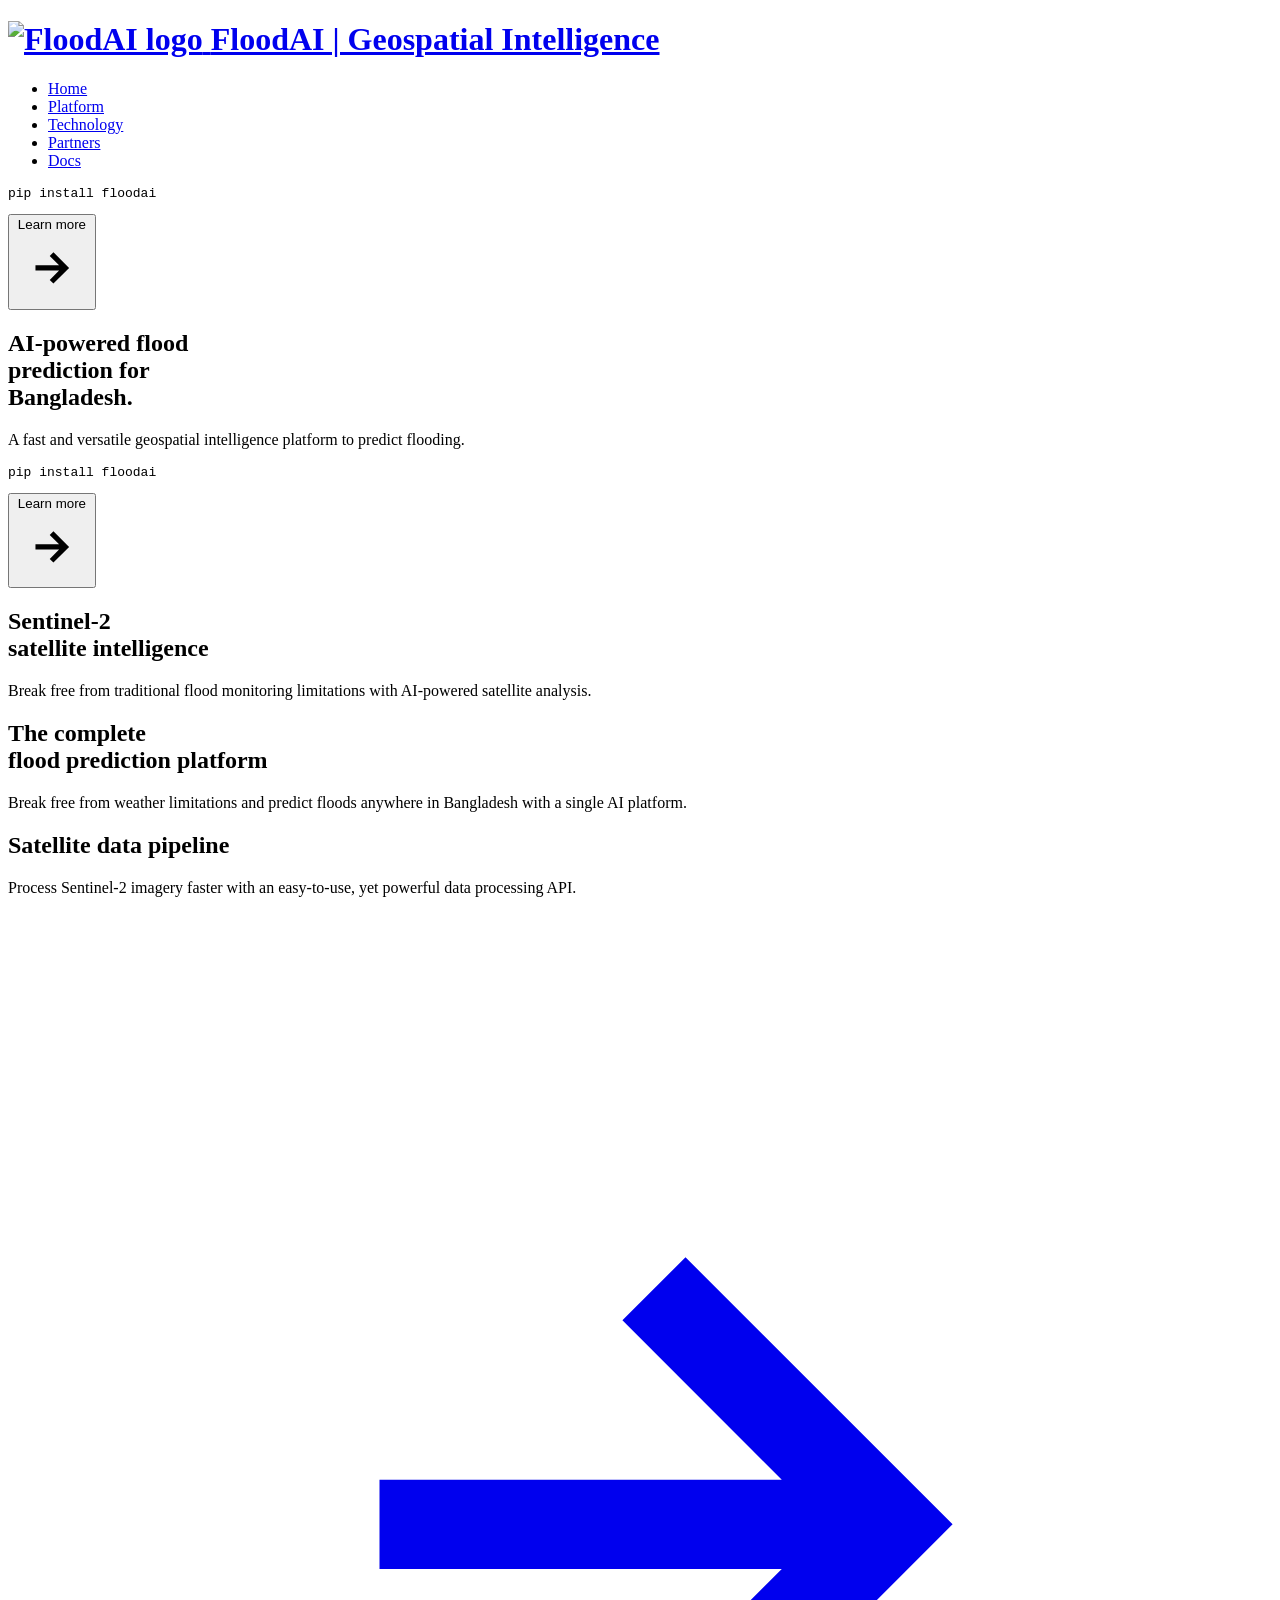
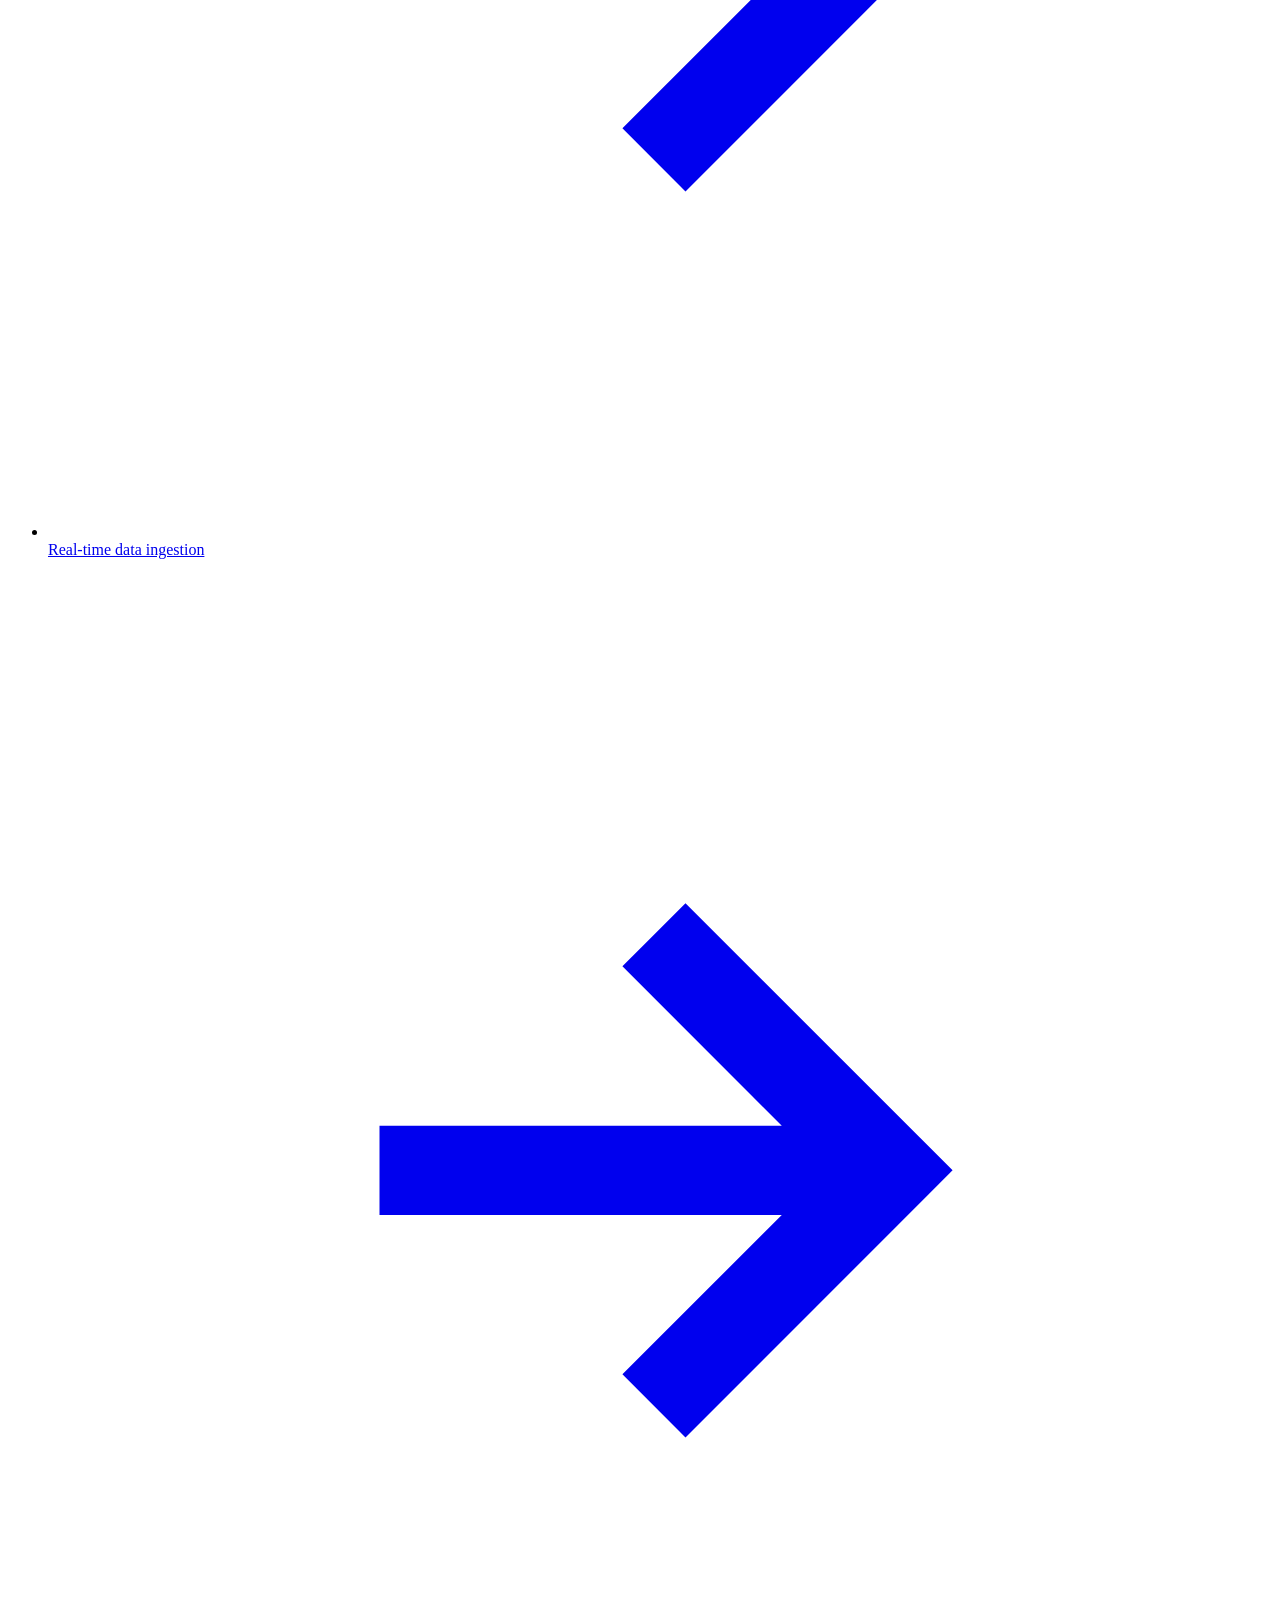
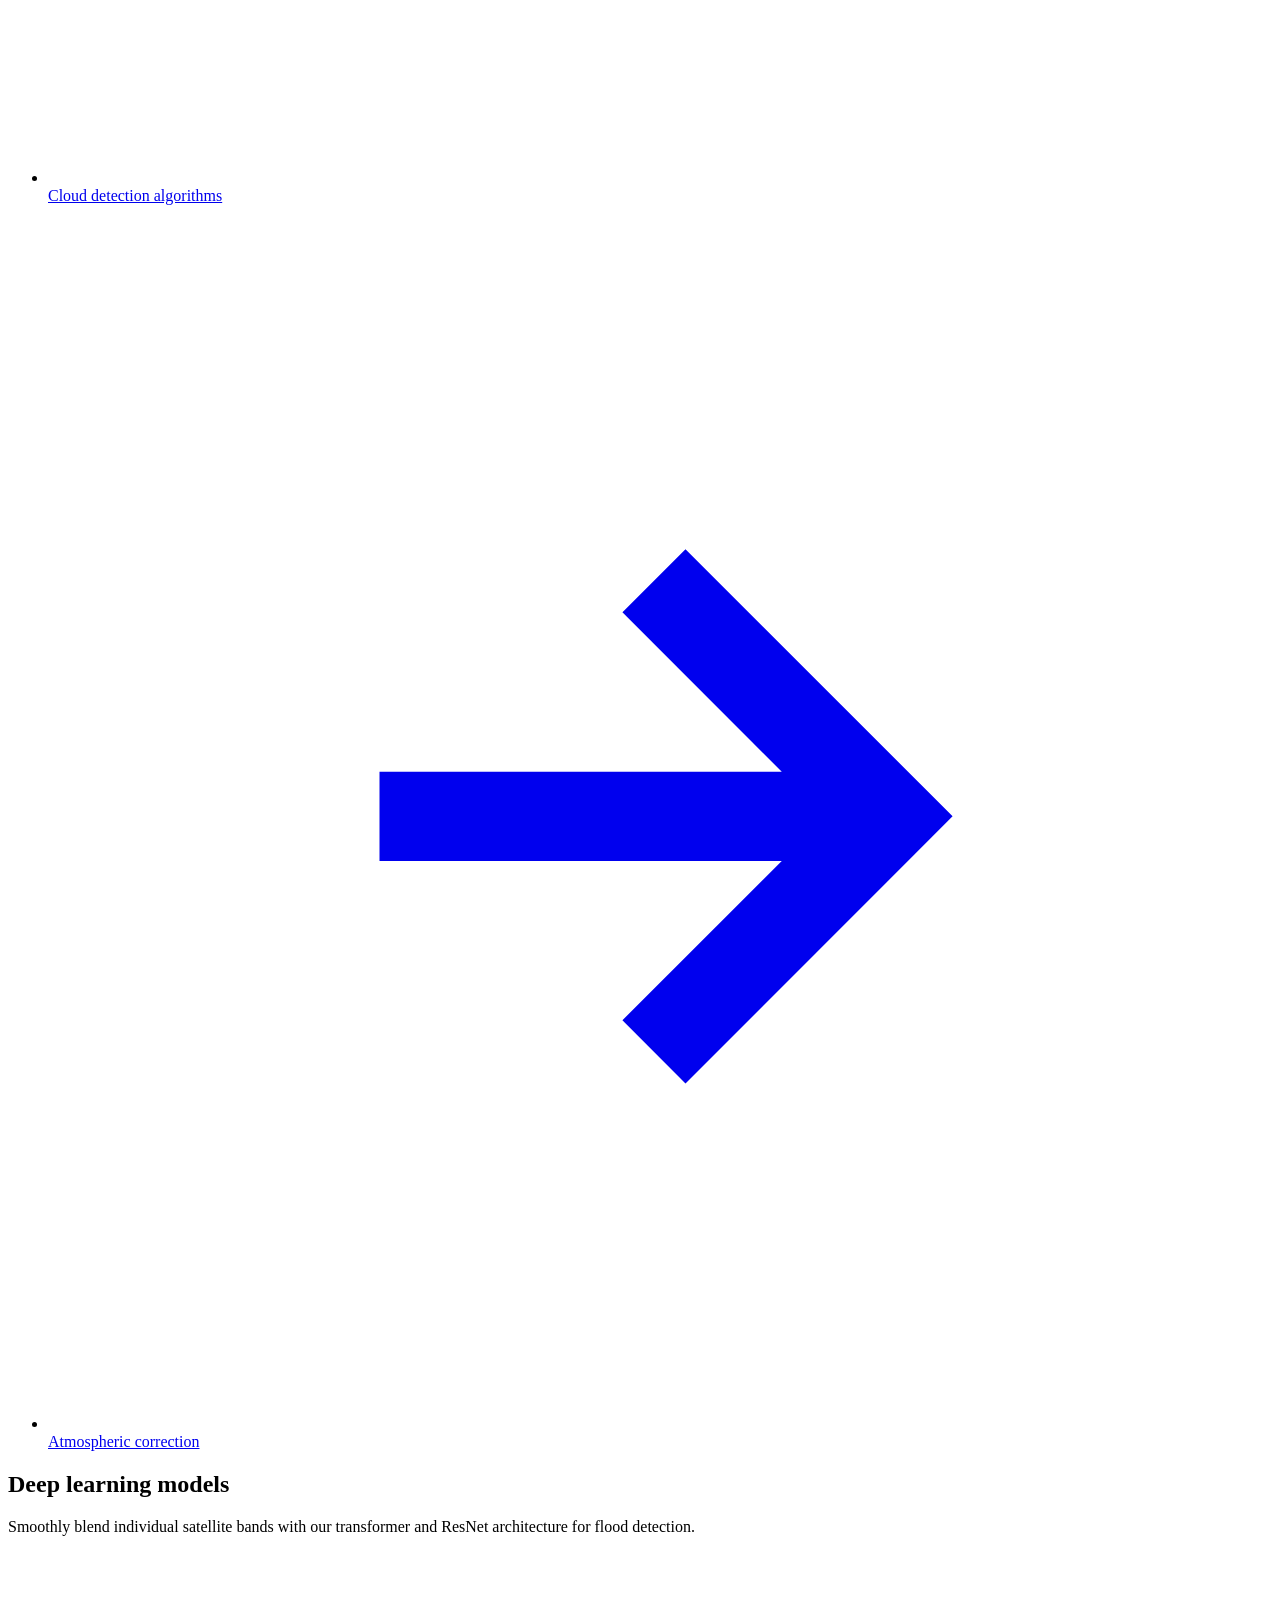
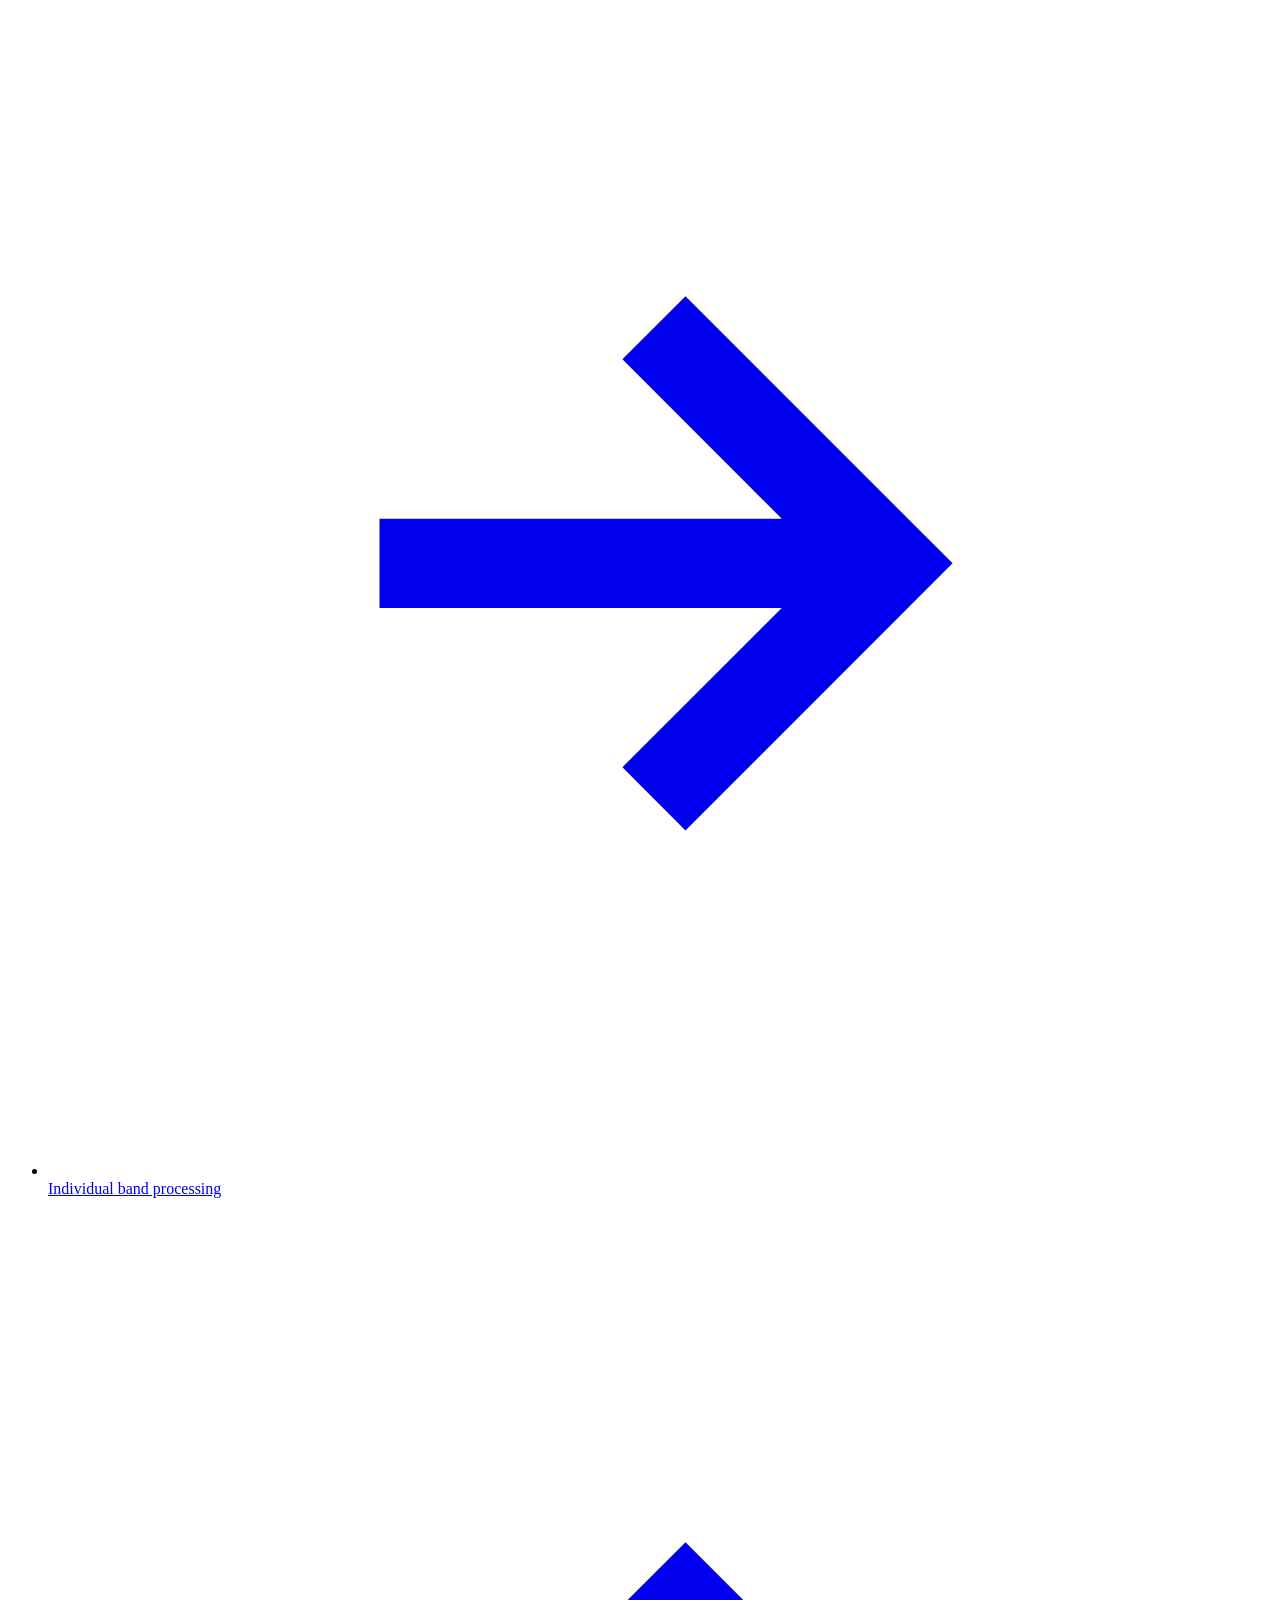
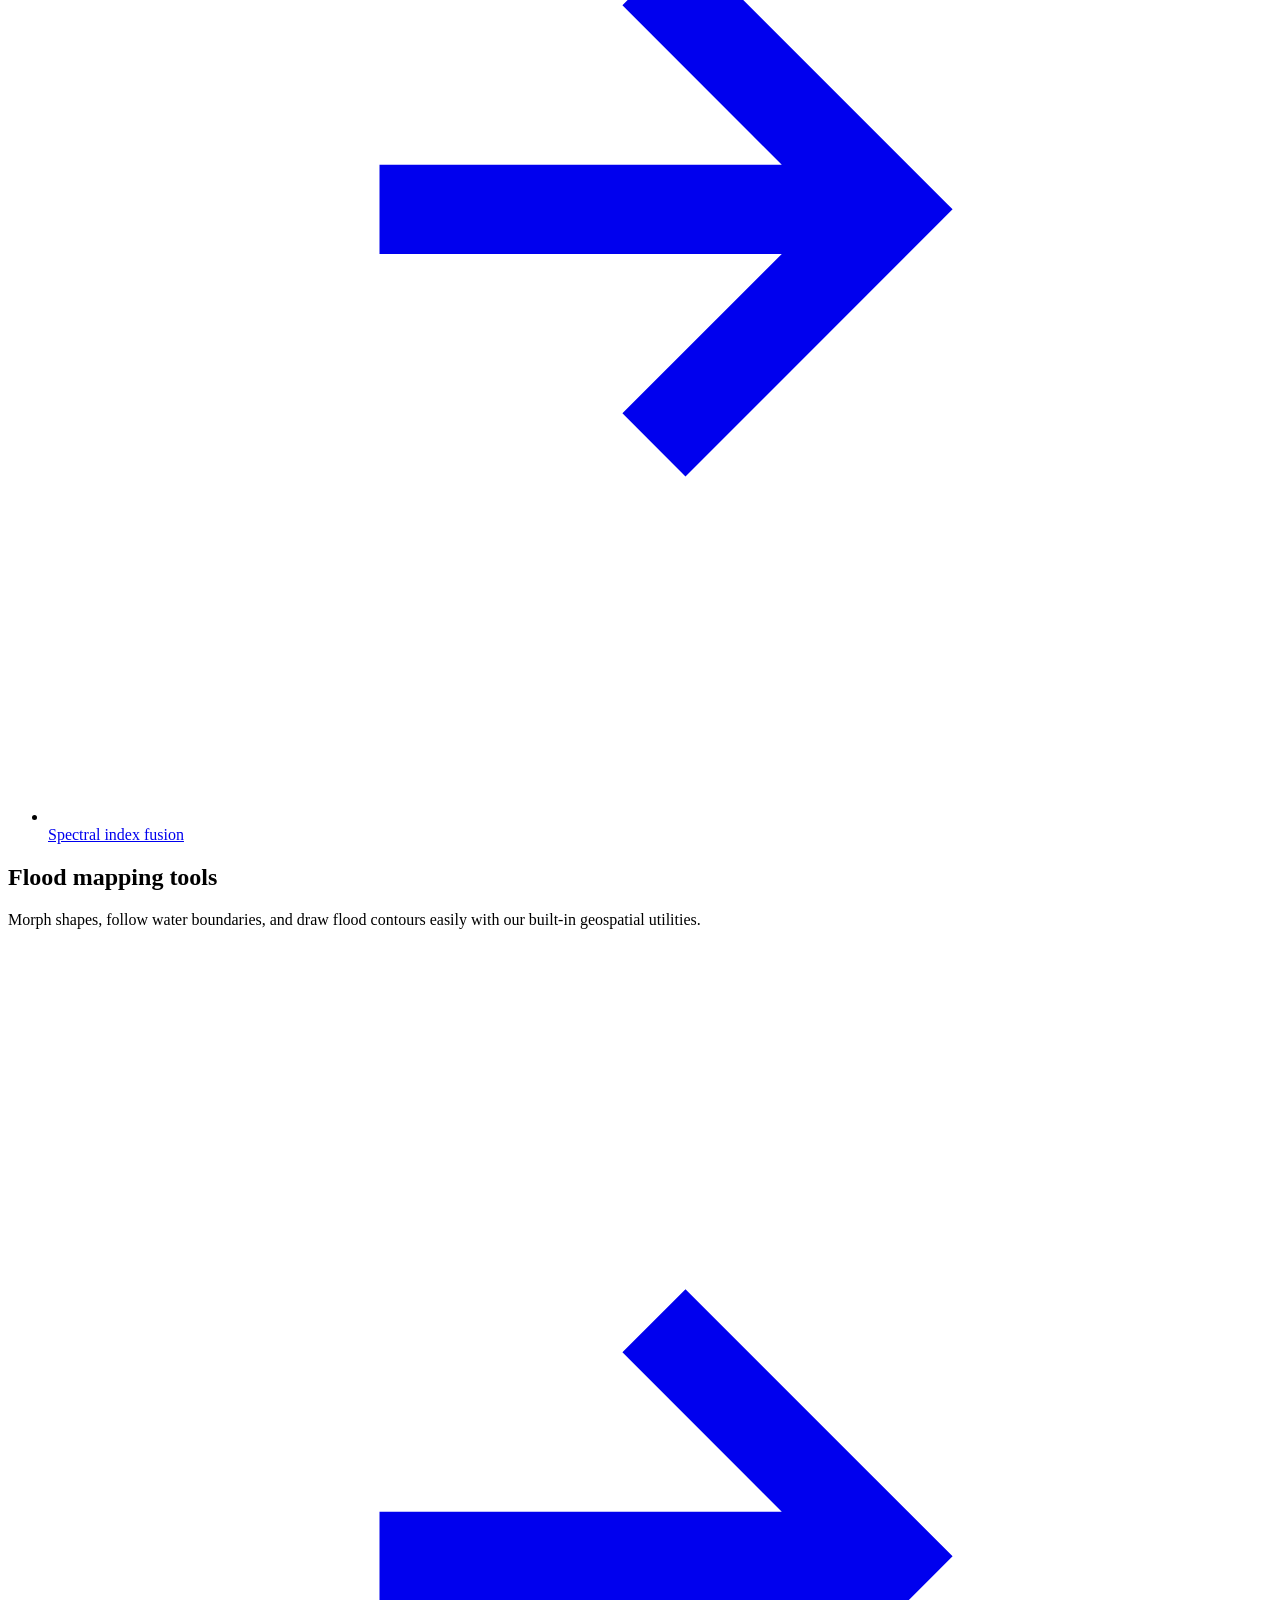
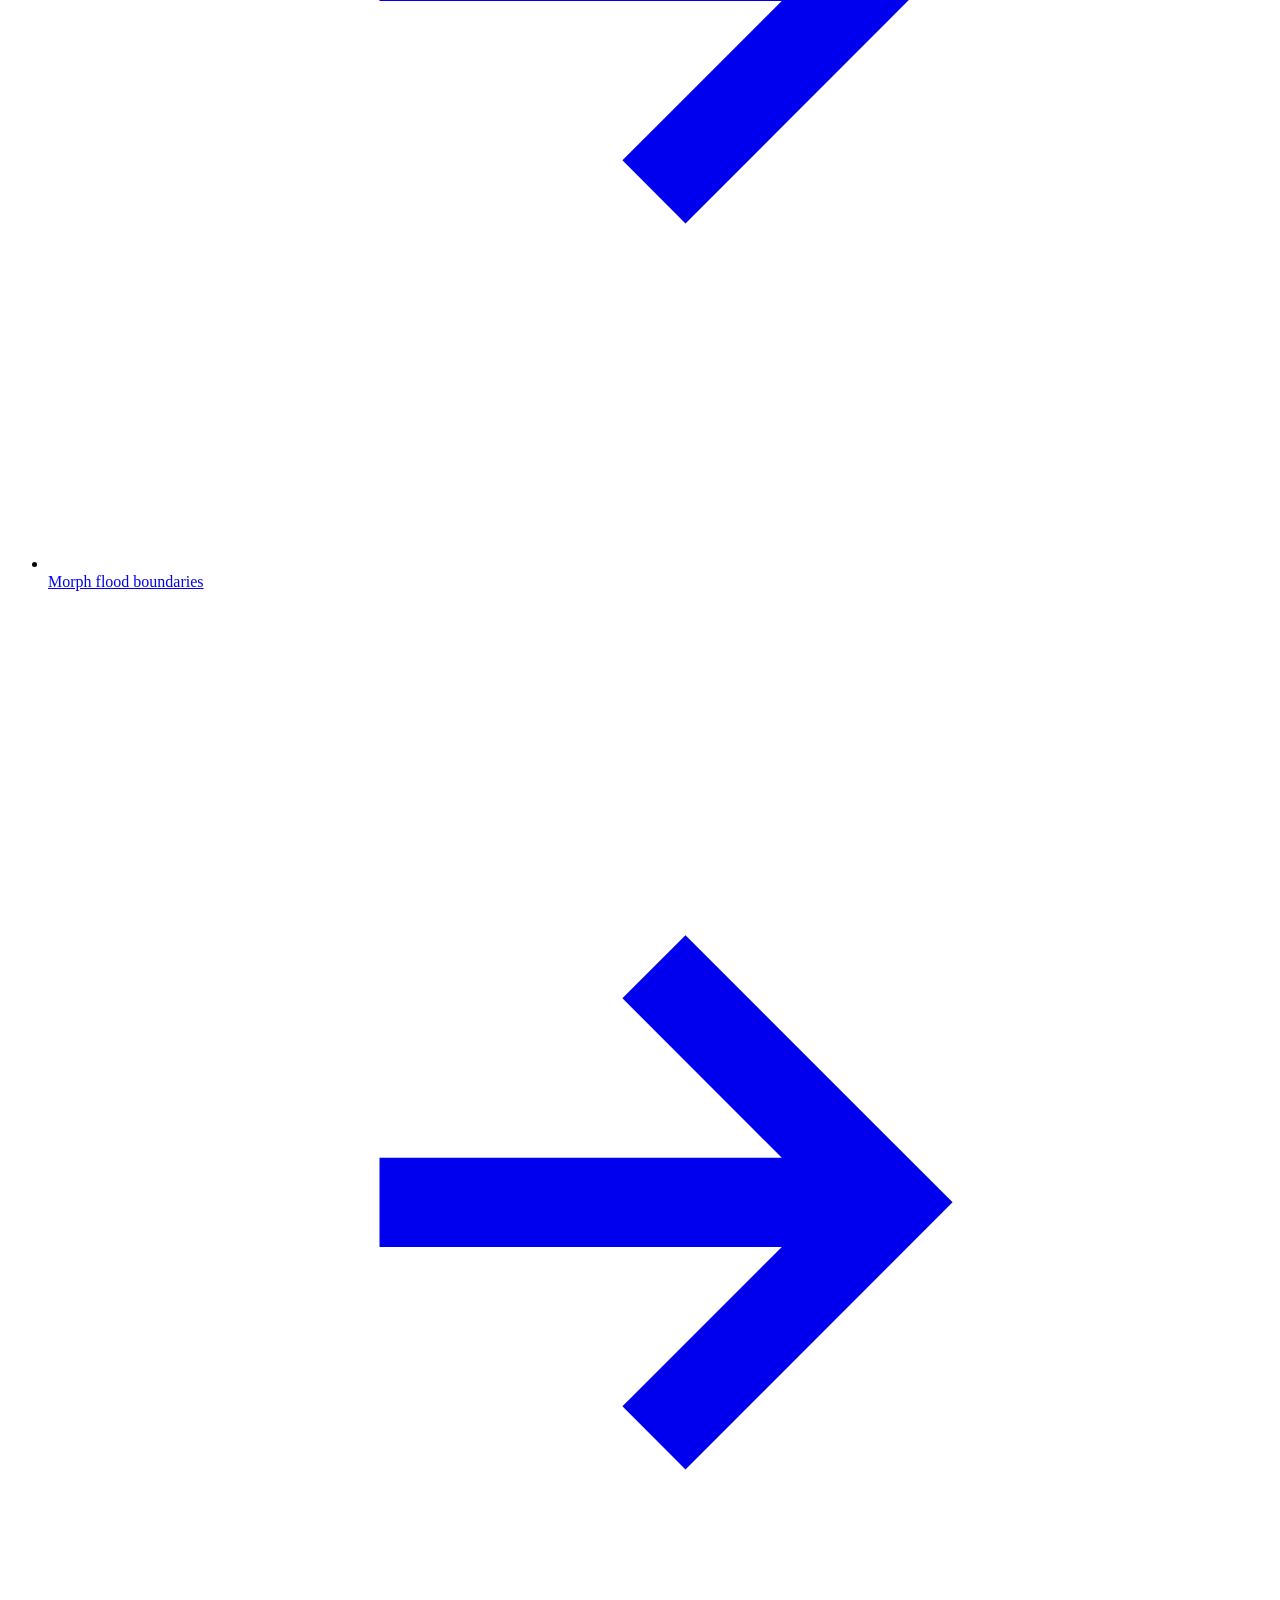
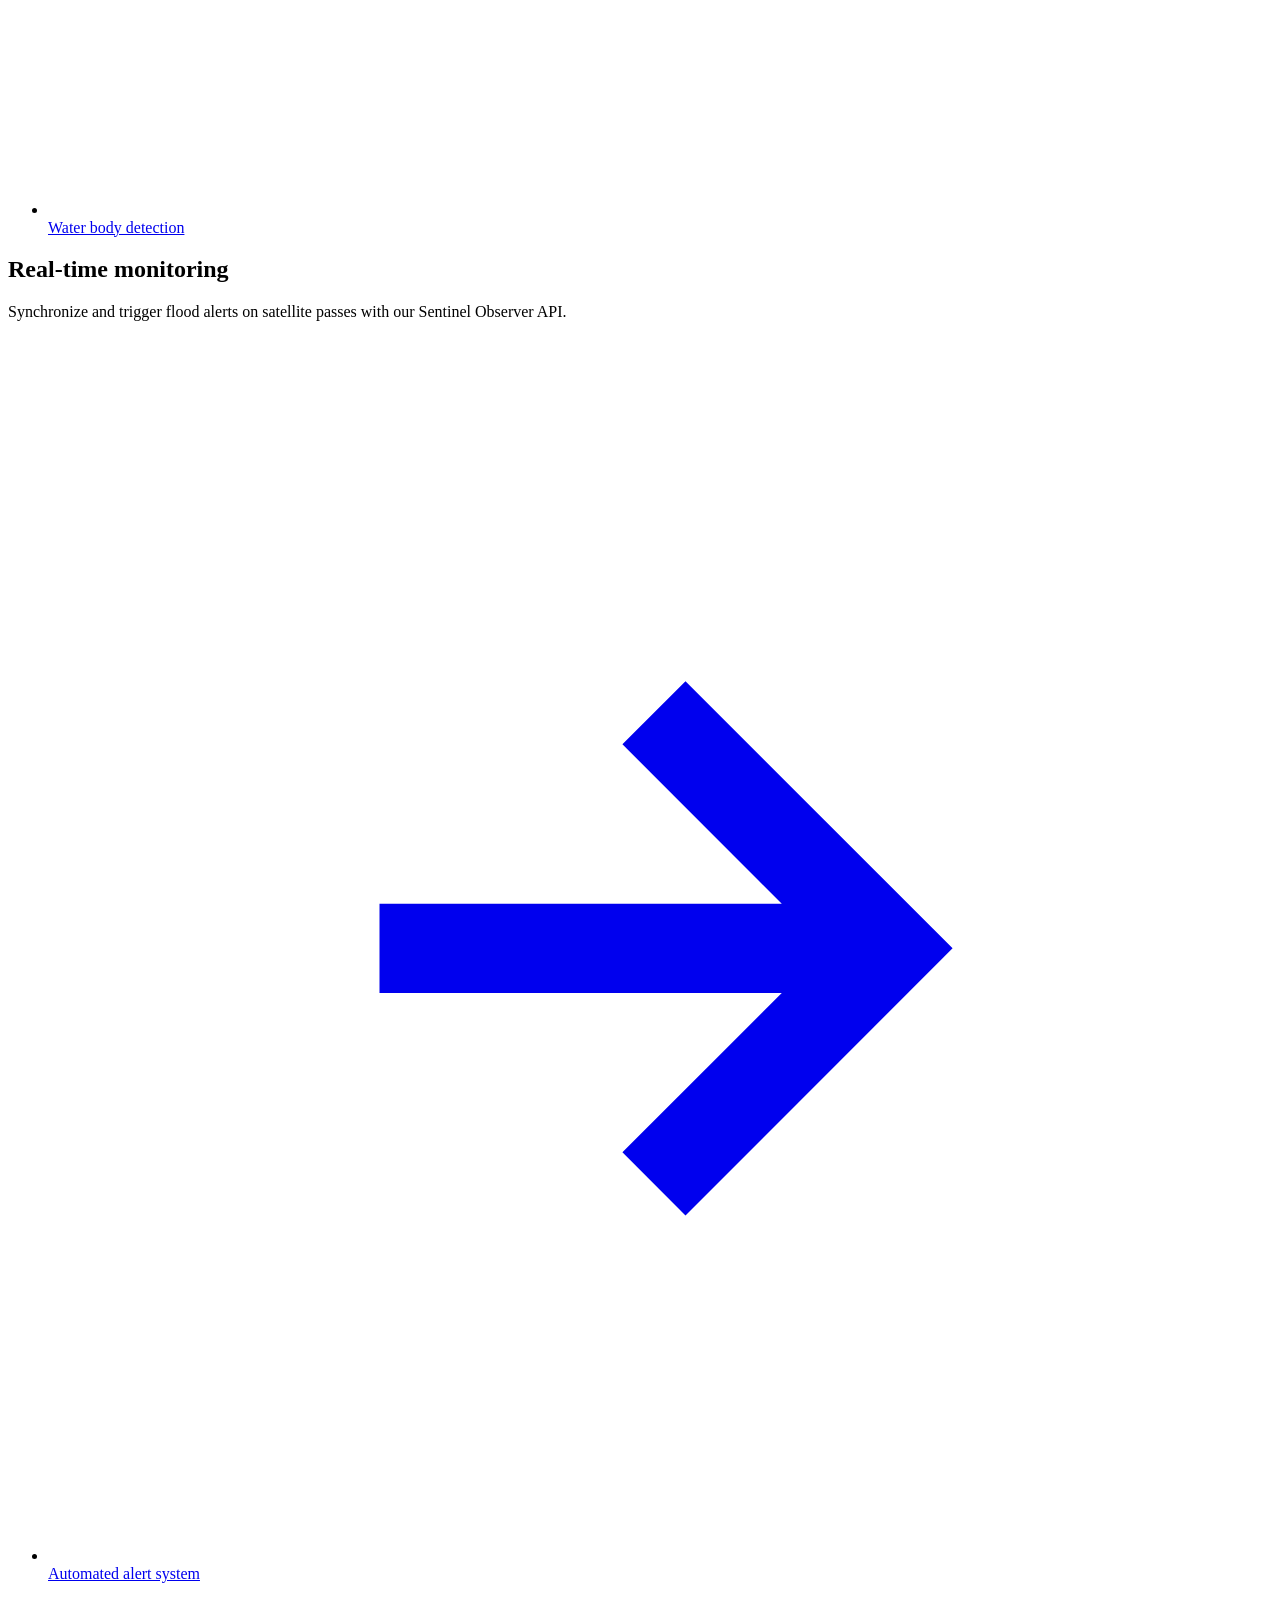
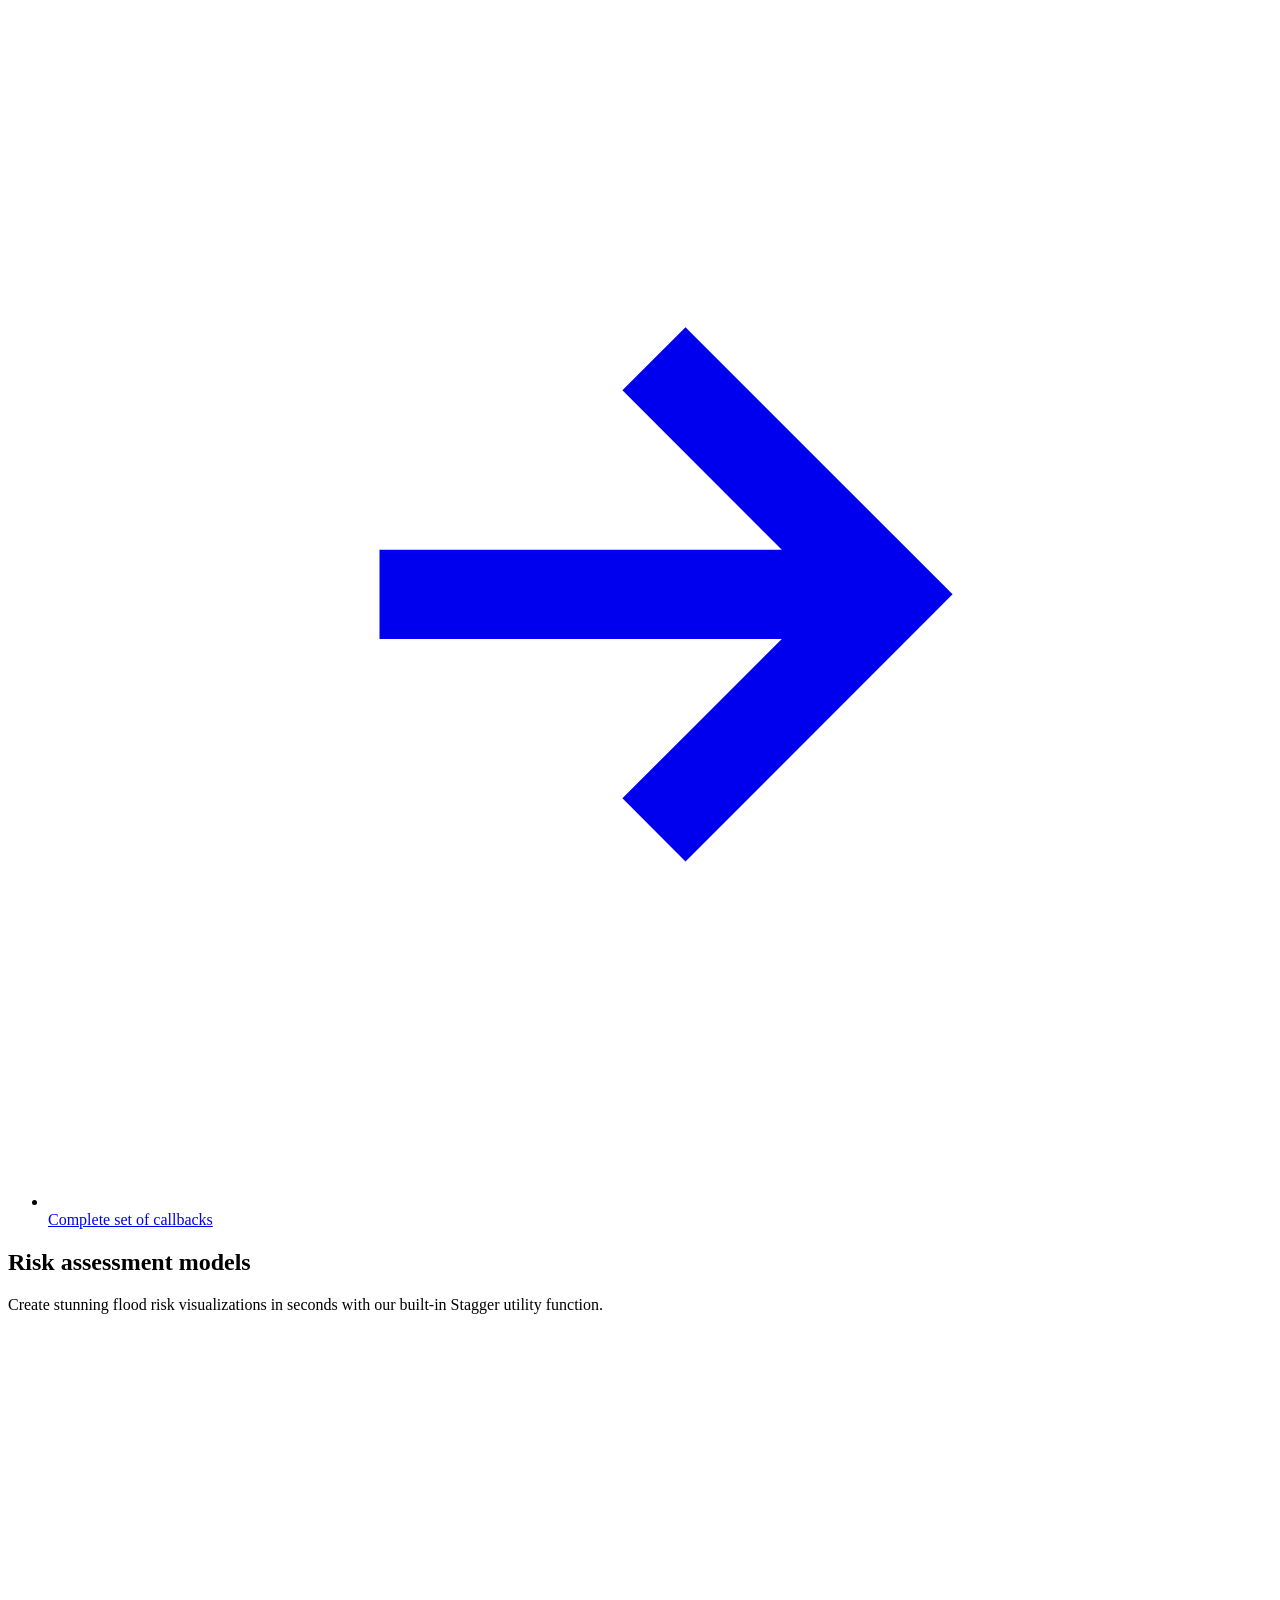
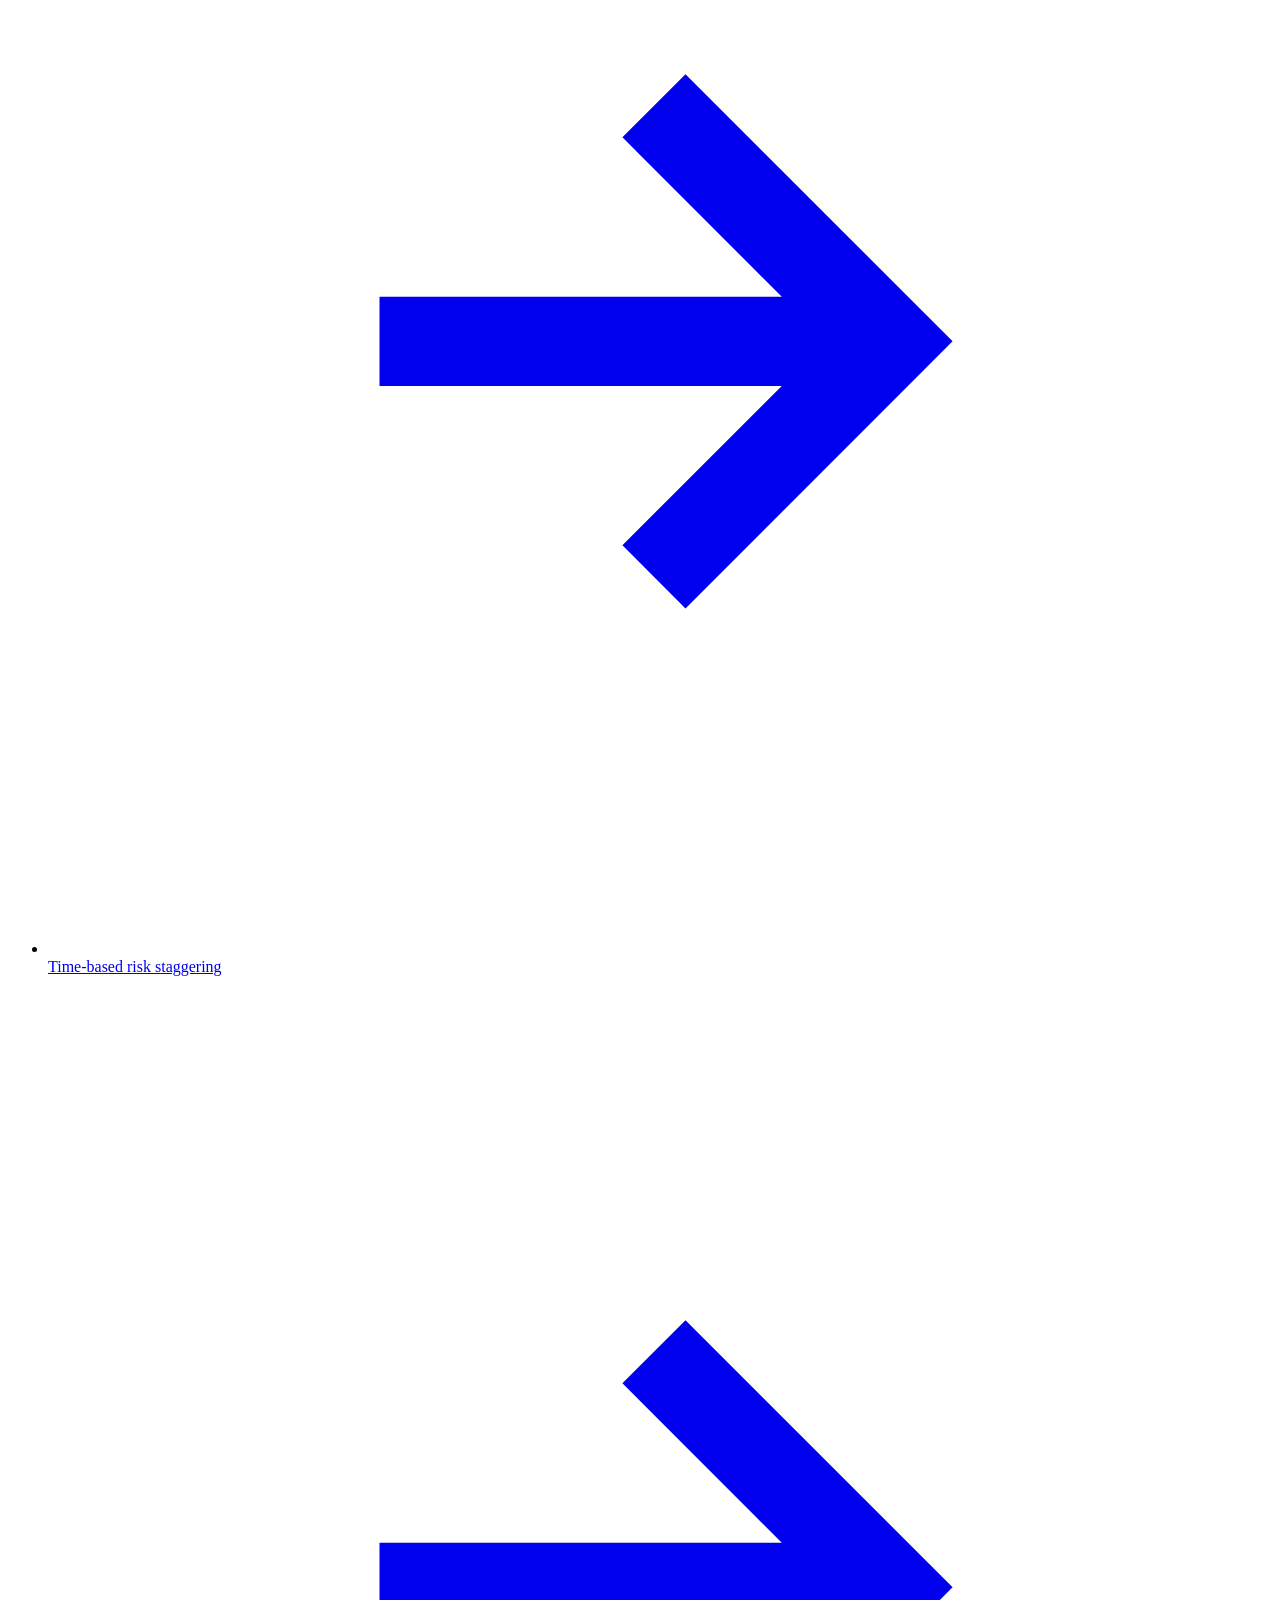
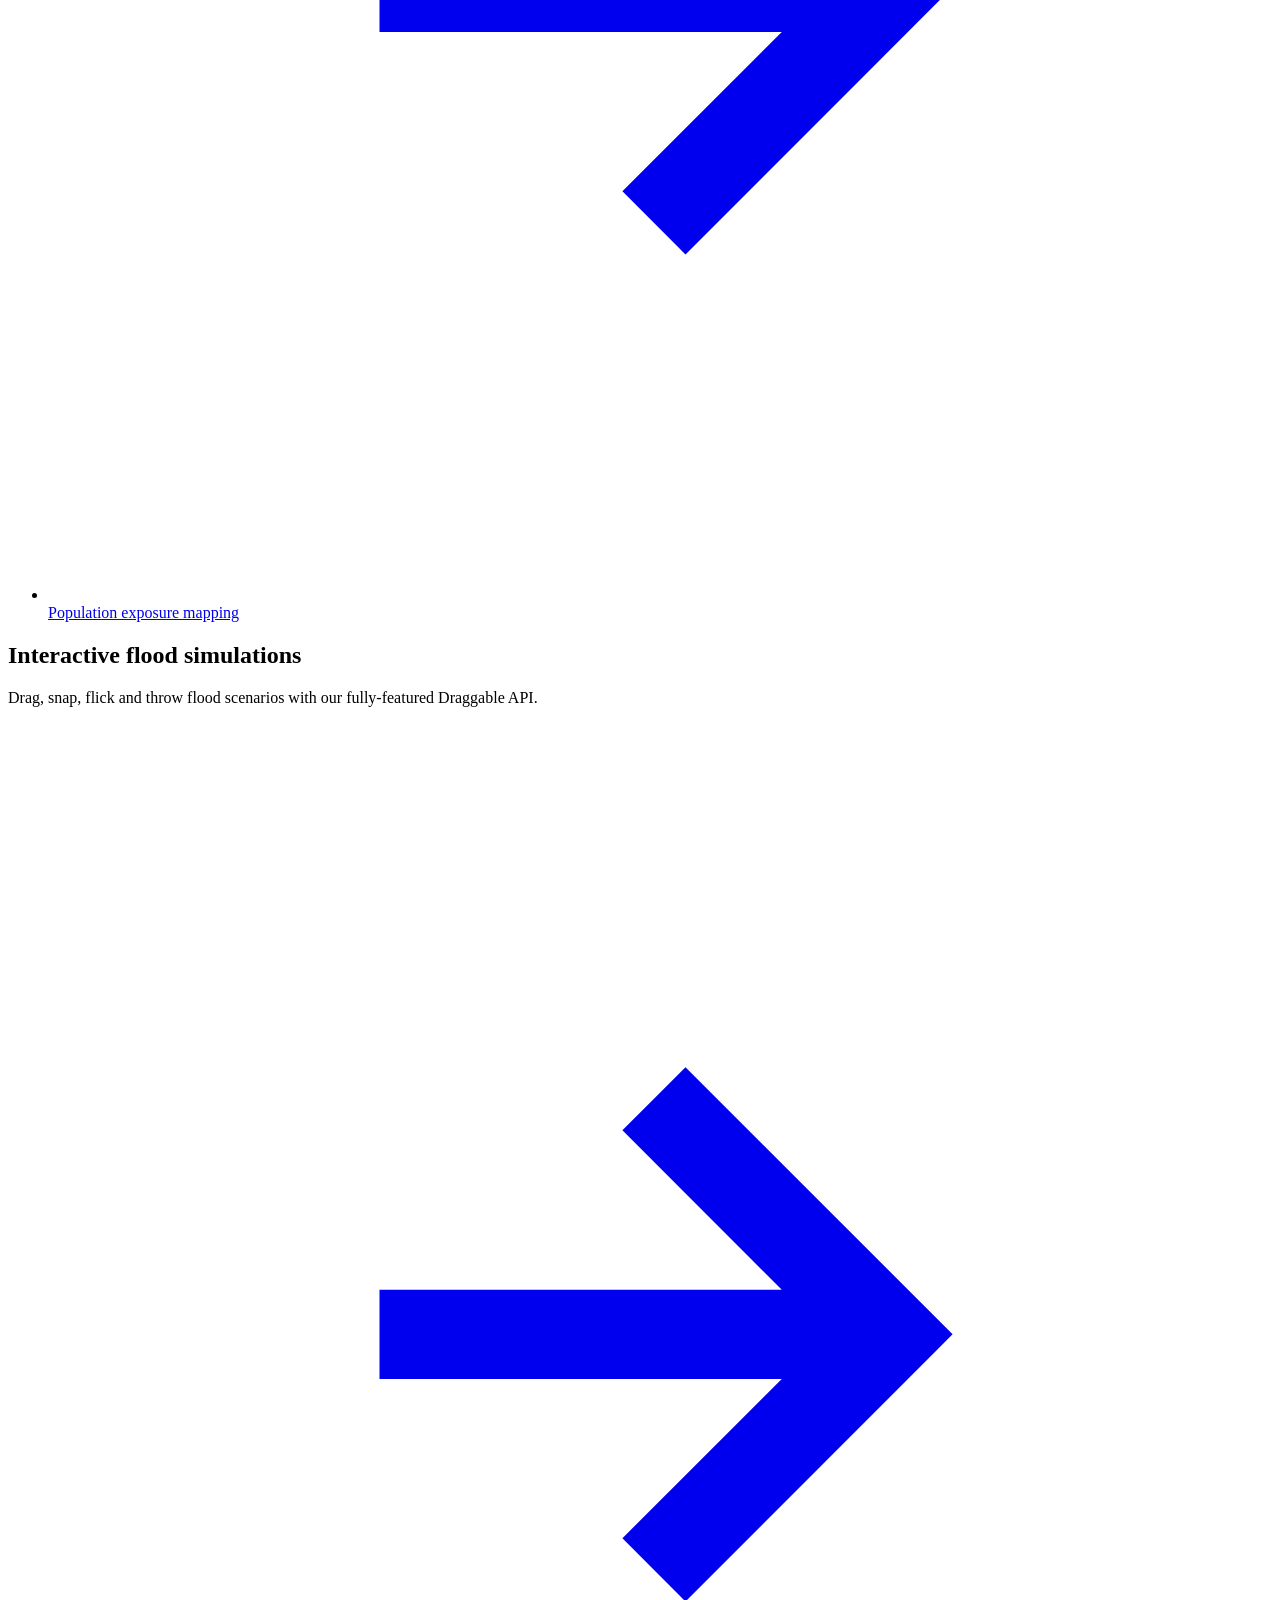
==== commit e00fb056: "Update index.html" ====
--- a/index.html
+++ b/index.html
@@ -4,358 +4,311 @@
   <meta charset="UTF-8">
   <meta name="viewport" content="width=device-width, initial-scale=1.0">
   <meta name="darkreader-lock">
-  <link rel="icon" href="assets/images/favicon.png">
-  <title>Anime.js | JavaScript Animation Engine</title>
-  <meta name="description" content="A fast and versatile JavaScript animation library">
-  <meta property="og:title" content="Anime.js | JavaScript Animation Engine">
+  <link rel="icon" href="/assets/images/favicon.png">
+  <title>FloodAI | Geospatial Intelligence for Bangladesh</title>
+  <meta name="description" content="AI-powered flood prediction using Sentinel-2 satellite imagery">
+  <meta property="og:title" content="FloodAI | Geospatial Intelligence for Bangladesh">
   <meta property="og:url" content="/">
-  <meta property="og:description" content="A fast and versatile JavaScript animation library">
-  <meta property="og:image" content="/media/site/5e9b48763d-1744100039/anime-js-sharing-image.png">
-  <meta name="twitter:title" content="Anime.js | JavaScript Animation Engine">
-  <meta name="twitter:description" content="A fast and versatile JavaScript animation library">
-  <meta name="twitter:card" content="summary_large_image">
-  <meta name="twitter:image" content="https://animejs.com/media/site/5e9b48763d-1744100039/anime-js-sharing-image.png">
-  <link href="assets/css/styles.css%3Fv=4.1.2.css" rel="stylesheet"></head>
-<script async src="https://www.googletagmanager.com/gtag/js?id=G-16LTPBS8QC"></script>
-<script>
-  window.paths = {
-    demos: '/documentation-demos',
-    'easings': '/assets/json/easings.json',
-    'github-sponsors': '/github-sponsors',
-    'platinum-sponsors': '/platinum-sponsors',
-    'gold-sponsors': '/gold-sponsors',
-    'silver-sponsors': '/silver-sponsors',
-  };
-  window.dataLayer = window.dataLayer || [];
-  function gtag(){dataLayer.push(arguments);}
-  gtag('js', new Date());
-
-  gtag('config', 'G-16LTPBS8QC');
-</script>
+  <meta property="og:description" content="AI-powered flood prediction using Sentinel-2 satellite imagery">
+  
+  <link rel="stylesheet" href="asset/assets/css/styles.css%3Fv=4.1.2">
+</head>
 <body data-template="home">
-  <div class="page">
-    <header id="site-header" class="layout-container text-ui ui-overlay">
-  <div id="site-header-content">
-    <h1 class="heading-logo header-logo">
-      <a href="index.html">
-        <img src="assets/images/anime-js-logo-v4.svg" alt="anime.js logo v4" width="580" height="118" />
-        <span>Anime.js | JavaScript Animation Engine</span>
-      </a>
-      <label id="docs-versions" class="ui-select ui-input docs-info-version">
-        <select class="ui-input" name="docs-versions" aria-label="Anime.js versions">
-          <option value="/documentation">4.0.0</option>
-          <option value="/v3/documentation">3.2.2</option>
-          <option value="/v2/documentation">2.1.0</option>
-        </select>
-      </label>
-    </h1>
-    <nav id="site-menu">
-      <ul>
-                                        <li><a class="main-nav-link docs-link" data-id="docs" href="https://animejs.com/documentation" title="Documentation"><svg xmlns="http://www.w3.org/2000/svg" viewBox="0 0 24 24" class="icon">
-  <g id="sidebar" fill="none" fill-rule="evenodd">
-    <path id="rectangle" fill="#FFFFFF" fill-rule="nonzero" d="M16.167 6.125H7.833A3.375 3.375 0 0 0 4.458 9.5v5a3.375 3.375 0 0 0 3.375 3.375h8.334a3.375 3.375 0 0 0 3.375-3.375v-5a3.375 3.375 0 0 0-3.375-3.375zm-8.334 1.75h8.334c.897 0 1.625.728 1.625 1.625v5c0 .897-.728 1.625-1.625 1.625H7.833A1.625 1.625 0 0 1 6.208 14.5v-5c0-.897.728-1.625 1.625-1.625z"/>
-    <polyline id="Path-42" stroke="#FFFFFF" stroke-width="1.75" points="9.5 7.75 9.5 12 9.5 16.25" data-points="13.5 8.75 10.5 12 13.5 15.25"/>
-  </g>
-</svg>
-<span>Docs</span></a></li>
-        <li><a class="main-nav-link" href="easing-editor.html" title="Easing functions editor"><svg xmlns="http://www.w3.org/2000/svg" width="24" height="24" viewBox="0 0 24 24" class="icon"><path fill="none" stroke="currentColor" stroke-width="1.75" d="M4.5,17 C14.5967876,17 8.37571813,7 19.5,7"/></svg><span>Easing editor</span></a></li>
-        <li><a class="main-nav-link" href="learn.html" title="Learn"><svg xmlns="http://www.w3.org/2000/svg" width="24" height="24" viewBox="0 0 24 24" class="icon">
-  <g fill="none"><path fill="currentColor" d="M16.1666667,6.125 L7.83333333,6.125 C5.9693723,6.125 4.45833333,7.63603897 4.45833333,9.5 L4.45833333,14.5 C4.45833333,16.363961 5.9693723,17.875 7.83333333,17.875 L16.1666667,17.875 C18.0306277,17.875 19.5416667,16.363961 19.5416667,14.5 L19.5416667,9.5 C19.5416667,7.63603897 18.0306277,6.125 16.1666667,6.125 Z M7.83333333,7.875 L16.1666667,7.875 C17.0641294,7.875 17.7916667,8.60253728 17.7916667,9.5 L17.7916667,14.5 C17.7916667,15.3974627 17.0641294,16.125 16.1666667,16.125 L7.83333333,16.125 C6.93587061,16.125 6.20833333,15.3974627 6.20833333,14.5 L6.20833333,9.5 C6.20833333,8.60253728 6.93587061,7.875 7.83333333,7.875 Z"/><path fill="currentColor" fill-rule="evenodd" d="M10,10.0706309 L10,13.9294941 C10,14.2445758 10.2554242,14.5 10.5705059,14.5 C10.6590742,14.5 10.7464261,14.479379 10.8256439,14.4397701 L14.6845071,12.5103385 C14.9663248,12.3694297 15.0805539,12.0267421 14.9396451,11.7449245 C14.8844409,11.634516 14.7949156,11.5449908 14.6845071,11.4897865 L10.8256439,9.56035488 C10.5438263,9.41944606 10.2011387,9.53367523 10.0602299,9.81549288 C10.033824,9.86830478 10.0158571,9.92473182 10.0068132,9.9827243 L10,10.0706309 Z"/></g>
-</svg><span>Learn</span></a></li>
-        <li><a class="main-nav-link nav-link-retractable" href="https://codepen.io/collection/Poerqa?cursor=eyJwYWdlIjoxfQ==/" target="_blank" title="CodePen"><svg xmlns="http://www.w3.org/2000/svg" viewBox="0 0 24 24" class="icon">
-  <g id="codepen" fill="none" fill-rule="evenodd" stroke-linecap="round" stroke-linejoin="round">
-    <path id="Shape" stroke="#FFFFFF" stroke-width="1.75" d="M5 14.355L12 19l7-4.645v-4.71L12 5 5 9.645v4.71zm14 0l-7-4.71-7 4.71m0-4.71l7 4.646 7-4.646M12 5v4.645m0 4.71V19"/>
-  </g>
-</svg>
-<span>Examples</span></a></li>
-        <li><a class="main-nav-link nav-link-retractable" href="https://github.com/juliangarnier/anime" target="_blank" title="GitHub"><svg xmlns="http://www.w3.org/2000/svg" viewBox="0 0 24 24" class="icon">
-  <g fill="none" fill-rule="evenodd">
-    <path fill="currentColor" d="M12.007 4C7.579 4 4 7.606 4 12.066a8.06 8.06 0 0 0 5.475 7.652c.397.08.543-.173.543-.387 0-.187-.013-.828-.013-1.496-2.227.481-2.691-.961-2.691-.961-.358-.935-.888-1.175-.888-1.175-.73-.495.053-.495.053-.495.808.054 1.233.828 1.233.828.715 1.229 1.869.882 2.333.668.066-.52.278-.881.504-1.082-1.777-.187-3.646-.881-3.646-3.98 0-.88.318-1.602.822-2.163-.08-.2-.358-1.028.08-2.136 0 0 .676-.214 2.2.828a7.698 7.698 0 0 1 2.002-.268 7.7 7.7 0 0 1 2.001.268c1.525-1.042 2.2-.828 2.2-.828.438 1.108.16 1.936.08 2.136.517.561.822 1.282.822 2.164 0 3.098-1.869 3.779-3.659 3.98.292.253.544.734.544 1.495 0 1.082-.013 1.95-.013 2.217 0 .214.146.467.543.387A8.06 8.06 0 0 0 20 12.066C20.013 7.606 16.42 4 12.007 4z"/>
-  </g>
-</svg>
-<span>GitHub</span></a></li>
-        <!-- <li><a class="main-nav-link nav-link-retractable" href="https://github.com/sponsors/juliangarnier" target="_blank" title="Discord"><svg xmlns="http://www.w3.org/2000/svg" viewBox="0 0 24 24" class="icon">
-  <path fill="currentColor" d="M17.5446757,7.01094204 C16.5248898,6.54302092 15.4313236,6.19827727 14.2879321,6.00082826 C14.2671096,5.99701756 14.2463096,6.00654094 14.2355828,6.0255877 C14.0949406,6.27573079 13.9391547,6.60206318 13.8300617,6.85855894 C12.6002702,6.67444627 11.3767885,6.67444627 10.1722139,6.85855894 C10.0630984,6.59636177 9.90165617,6.27573079 9.76038294,6.0255877 C9.74965618,6.00717643 9.72885618,5.99765305 9.70803364,6.00082826 C8.56527311,6.19764628 7.47170693,6.54238994 6.45129006,7.01094204 C6.44245625,7.01475049 6.43488442,7.02110542 6.42985907,7.02935331 C4.35559433,10.1282603 3.78736652,13.1509982 4.06612009,16.1362601 C4.06738138,16.1508629 4.07557992,16.1648348 4.08693203,16.1737137 C5.45547262,17.178739 6.78113794,17.7888798 8.08218579,18.1932967 C8.10300833,18.1996516 8.1250703,18.1920347 8.138321,18.1748854 C8.44608438,17.7546038 8.72042803,17.3114488 8.95565056,16.8454207 C8.96953225,16.8181305 8.95628155,16.7857474 8.92790972,16.7749531 C8.4927548,16.6098827 8.07839988,16.4086207 7.67981961,16.1800686 C7.64829285,16.1616573 7.6457689,16.1165644 7.67477172,16.0949756 C7.75864777,16.0321249 7.84254636,15.9667277 7.9226365,15.9006996 C7.93712664,15.8886432 7.95731819,15.8860968 7.97435481,15.8937137 C10.5928562,17.0892291 13.4276955,17.0892291 16.0153011,15.8937137 C16.0323377,15.8854658 16.0525293,15.8880122 16.0676504,15.9000686 C16.1477631,15.9660968 16.2316391,16.0321249 16.3161462,16.0949756 C16.345149,16.1165644 16.343256,16.1616573 16.3117293,16.1800686 C15.913149,16.4130601 15.4987941,16.6098827 15.0630082,16.7743221 C15.0346363,16.7851165 15.0220166,16.8181305 15.0358983,16.8454207 C15.2761687,17.3107953 15.5505124,17.7539502 15.8525969,18.1742544 C15.8652166,18.1920347 15.8879096,18.1996516 15.9087321,18.1932967 C17.2160898,17.7888798 18.5417461,17.178739 19.9102869,16.1737137 C19.9222757,16.1648348 19.9298475,16.1514939 19.9311095,16.1368911 C20.2647207,12.6856011 19.3723264,9.68765183 17.5654757,7.02998429 C17.5610588,7.02110542 17.5535095,7.01475049 17.5446757,7.01094204 Z M9.34668154,14.3185475 C8.55833226,14.3185475 7.90875481,13.5947841 7.90875481,12.7059278 C7.90875481,11.8170715 8.54573508,11.0933081 9.34668154,11.0933081 C10.1539153,11.0933081 10.7972054,11.8234264 10.7845857,12.7059278 C10.7845857,13.5947841 10.1476055,14.3185475 9.34668154,14.3185475 Z M14.6631659,14.3185475 C13.8748392,14.3185475 13.2252617,13.5947841 13.2252617,12.7059278 C13.2252617,11.8170715 13.8622195,11.0933081 14.6631659,11.0933081 C15.4704222,11.0933081 16.1136898,11.8234264 16.1010926,12.7059278 C16.1010926,13.5947841 15.4704222,14.3185475 14.6631659,14.3185475 Z"/>
-</svg>
-<span>Discord</span></a></li> -->
-        <li>
-          <sponsor-button>
-          <a href="https://github.com/sponsors/juliangarnier" class="main-nav-link sponsor-button" target="_blank" title="Sponsor Julian Garnier on GitHub">
-            <svg xmlns="http://www.w3.org/2000/svg" viewBox="0 0 24 24" class="icon">
-  <g fill="none" fill-rule="evenodd">
-    <path fill="currentColor" fill-rule="nonzero" d="M12 18.445a.778.778 0 0 1-.34-.078C11.39 18.235 5 15.077 5 9.889a3.889 3.889 0 0 1 6.638-2.75L12 7.5l.362-.361A3.889 3.889 0 0 1 19 9.889c0 5.17-6.387 8.344-6.66 8.478a.778.778 0 0 1-.34.078z"/>
-  </g>
-</svg>
-            <span>Sponsor</span>
-          </a>
-          </sponsor-button>
-        </li>
-      </ul>
-    </nav>
-    <button id="toggle-site-menu" class="ui-input trigger-pane" title="Toggle site menu"><svg xmlns="http://www.w3.org/2000/svg" viewBox="0 0 24 24" class="icon">
-  <g id="menu" fill="none" fill-rule="evenodd">
-    <rect id="Rectangle" width="16" height="1.75" x="4" y="8" fill="currentColor"/>
-    <rect id="Rectangle-Copy" width="16" height="1.75" x="4" y="14" fill="currentColor"/>
-  </g>
-</svg>
-</button>
-  </div>
-  </header>
-<main id="home" class="layout-container">
-  <section id="intro" data-chapter="intro" data-label="HEADING">
-    <div class="home-section text-layout">
-      <div class="home-section-content">
-        <div class="home-section-text home-section-text-short">
-          <h2>All-in-one <br>animation <br>engine<span class="animation-engine red-dot">.</span></h2>
-          <p>A fast and versatile JavaScript <br>library to animate <span  class="animate-anything-wrapper"><span class="animate-anything">the web</span><span class="animate-anything-dot">.</span></span></p>
-          <p></p>
-        </div>
-        <div class="fixed-container heading-links">
-          <div class="layout-container">
-            <div class="ui-group">
-              <pre class="npm-install"><code>npm i animejs</code></pre>
-              <button class="learn-more ui-input ui-button">Learn more <svg xmlns="http://www.w3.org/2000/svg" viewBox="0 0 24 24" class="icon">
-  <g fill="none" fill-rule="evenodd">
-    <polygon fill="currentColor" fill-rule="nonzero" points="12 18 17.237 12.763 16 11.525 12.875 14.651 12.875 6.763 11.125 6.763 11.125 14.651 8 11.525 6.763 12.763"/>
-  </g>
-</svg>
-<svg xmlns="http://www.w3.org/2000/svg" viewBox="0 0 24 24" class="icon">
-  <g fill="none" fill-rule="evenodd">
-    <polygon fill="currentColor" fill-rule="nonzero" points="12 18 17.237 12.763 16 11.525 12.875 14.651 12.875 6.763 11.125 6.763 11.125 14.651 8 11.525 6.763 12.763"/>
-  </g>
-</svg>
-</button>
-            </div>
-            <div class="heading-sponsors text-layout">
-              <span class="text-xxs">Sponsored by</span>
-              <sponsors-list path="platinum-sponsors"></sponsors-list>
-            </div>
+  <div class="scroll-cursor"></div>
+  <div class="scroll-cursor-ghost scroll-cursor"></div>
+  
+  <header id="site-header">
+    <div class="layout-container" id="site-header-content">
+      <h1 class="heading-logo header-logo">
+        <a href="/">
+          <img src="https://animejs.com/assets/images/anime-js-logo-v4.svg" alt="FloodAI logo" width="580" height="118" />
+          <span>FloodAI | Geospatial Intelligence</span>
+        </a>
+      </h1>
+      
+      <nav id="site-menu">
+        <ul>
+          <li><a class="main-nav-link" href="#intro" title="Home">Home</a></li>
+          <li><a class="main-nav-link" href="#toolbox" title="Platform">Platform</a></li>
+          <li><a class="main-nav-link" href="#features-gallery" title="Technology">Technology</a></li>
+          <li><a class="main-nav-link" href="#sponsors" title="Partners">Partners</a></li>
+          <li><a class="main-nav-link" href="https://floodai.com/docs" title="Documentation">Docs</a></li>
+        </ul>
+      </nav>
+      
+      <div class="heading-links">
+        <div class="layout-container">
+          <div class="ui-group">
+            <pre class="npm-install"><code>pip install floodai</code></pre>
+            <button class="learn-more ui-input ui-button">Learn more 
+              <svg xmlns="http://www.w3.org/2000/svg" viewbox="0 0 24 24" class="icon">
+                <g fill="none" fill-rule="evenodd">
+                  <polygon fill="currentColor" fill-rule="nonzero" points="17.737 11.987 12.5 17.225 11.263 15.987 14.388 12.862 6.5 12.862 6.5 11.112 14.388 11.112 11.263 7.987 12.5 6.75"/>
+                </g>
+              </svg>
+            </button>
           </div>
         </div>
       </div>
     </div>
-    <div class="section-spacer"></div>
-    <div class="section-spacer"></div>
-  </section>
-
-  <section id="toolbox" class="home-section-container home-section-light" data-chapter="toolbox" data-label="TOOLBOX" data-enter-offset="-=100lvh" data-leave-offset="-=10lvh">
-    <div class="home-section fixed-section">
-      <div class="home-section-content">
-        <div class="home-section-text text-layout home-section-text-short">
-          <h2 class="section-heading text-xxl">The complete <br>animator's toolbox</h2>
-          <p class="section-sub-heading">Break free from browser limitations and animate anything on the web with a single API.</p>
-        </div>
-        <div class="toolbox-labels-container layout-container">
-          <div class="toolbox-labels">
-            <ul class="toolbox-labels-left"></ul>
-            <ul class="toolbox-labels-right"></ul>
-          </div>
-        </div>
-      </div>
-    </div>
-    <div class="section-spacer"></div>
-    <div class="section-spacer"></div>
-    <div class="section-spacer"></div>
-    <div class="section-spacer"></div>
-  </section>
-
-  <section id="features-gallery" data-label="FEATURES">
-    <section id="intuitive" class="home-section feature-section text-layout theme-color-getting-started" data-chapter="intuitive" data-demo="intuitive">
-      <div class="home-section-content">
-          <div class="home-section-text">
-            <div class="home-section-text-heading">
-              <h2>Intuitive API</h2>
-              <p>Animate faster with an easy-to-use, yet powerful animation API.</p>
-            </div>
-            <ul class="links-list">
-              <li><a class="text-ui" href="https://animejs.com/documentation/animation/tween-parameters/composition"><svg xmlns="http://www.w3.org/2000/svg" viewBox="0 0 24 24" class="icon">
-  <g fill="none" fill-rule="evenodd">
-    <polygon fill="currentColor" fill-rule="nonzero" points="17.737 11.987 12.5 17.225 11.263 15.987 14.388 12.862 6.5 12.862 6.5 11.112 14.388 11.112 11.263 7.987 12.5 6.75"/>
-  </g>
-</svg>
-Per property parameters</a></li>
-              <li><a class="text-ui" href="https://animejs.com/documentation/animation/tween-parameters/composition"><svg xmlns="http://www.w3.org/2000/svg" viewBox="0 0 24 24" class="icon">
-  <g fill="none" fill-rule="evenodd">
-    <polygon fill="currentColor" fill-rule="nonzero" points="17.737 11.987 12.5 17.225 11.263 15.987 14.388 12.862 6.5 12.862 6.5 11.112 14.388 11.112 11.263 7.987 12.5 6.75"/>
-  </g>
-</svg>
-Flexible keyframes system</a></li>
-              <li><a class="text-ui" href="https://animejs.com/documentation/animation/tween-parameters/composition"><svg xmlns="http://www.w3.org/2000/svg" viewBox="0 0 24 24" class="icon">
-  <g fill="none" fill-rule="evenodd">
-    <polygon fill="currentColor" fill-rule="nonzero" points="17.737 11.987 12.5 17.225 11.263 15.987 14.388 12.862 6.5 12.862 6.5 11.112 14.388 11.112 11.263 7.987 12.5 6.75"/>
-  </g>
-</svg>
-Built-in easings</a></li>
-            </ul>
-          </div>
-          <div class="feature-section-demo-wrapper">
-            <div class="feature-section-demo fixed-section"></div>
-          </div>
+  </header>
+  
+  <main id="home" class="layout-container">
+    <section id="intro" data-chapter="intro" data-label="HEADING">
+      <div class="home-section text-layout">
+        <div class="home-section-content">
+          <div class="home-section-text home-section-text-short">
+            <h2>AI-powered flood <br>prediction for <br>Bangladesh<span class="animation-engine red-dot">.</span></h2>
+            <p>A fast and versatile geospatial intelligence platform to predict <span class="animate-anything-wrapper"><span class="animate-anything">flooding</span><span class="animate-anything-dot">.</span></span></p>
+          </div>
+          
+          <div class="fixed-container heading-links">
+            <div class="layout-container">
+              <div class="ui-group">
+                <pre class="npm-install"><code>pip install floodai</code></pre>
+                <button class="learn-more ui-input ui-button">Learn more 
+                  <svg xmlns="http://www.w3.org/2000/svg" viewbox="0 0 24 24" class="icon">
+                    <g fill="none" fill-rule="evenodd">
+                      <polygon fill="currentColor" fill-rule="nonzero" points="17.737 11.987 12.5 17.225 11.263 15.987 14.388 12.862 6.5 12.862 6.5 11.112 14.388 11.112 11.263 7.987 12.5 6.75"/>
+                    </g>
+                  </svg>
+                </button>
+              </div>
+            </div>
+          </div>
+        </div>
       </div>
     </section>
-
-    <section id="composition" class="home-section feature-section text-layout theme-color-animation" data-chapter="composition" data-demo="composition">
-      <div class="home-section-content">
-          <div class="home-section-text">
-            <div class="home-section-text-heading">
-              <h2>Enhanced transforms</h2>
-              <p>Smoothly blend individual CSS transform properties with a versatile composition API.</p>
-            </div>
-            <ul class="links-list">
-              <li><a class="text-ui" href="https://animejs.com/documentation/animation/animatable-properties/css-transforms"><svg xmlns="http://www.w3.org/2000/svg" viewBox="0 0 24 24" class="icon">
-  <g fill="none" fill-rule="evenodd">
-    <polygon fill="currentColor" fill-rule="nonzero" points="17.737 11.987 12.5 17.225 11.263 15.987 14.388 12.862 6.5 12.862 6.5 11.112 14.388 11.112 11.263 7.987 12.5 6.75"/>
-  </g>
-</svg>
-Individual CSS Transforms</a></li>
-              <li><a class="text-ui" href="https://animejs.com/documentation/animation/tween-value-types/function-based"><svg xmlns="http://www.w3.org/2000/svg" viewBox="0 0 24 24" class="icon">
-  <g fill="none" fill-rule="evenodd">
-    <polygon fill="currentColor" fill-rule="nonzero" points="17.737 11.987 12.5 17.225 11.263 15.987 14.388 12.862 6.5 12.862 6.5 11.112 14.388 11.112 11.263 7.987 12.5 6.75"/>
-  </g>
-</svg>
-Function based values</a></li>
-              <li><a class="text-ui" href="https://animejs.com/documentation/animation/tween-parameters/composition"><svg xmlns="http://www.w3.org/2000/svg" viewBox="0 0 24 24" class="icon">
-  <g fill="none" fill-rule="evenodd">
-    <polygon fill="currentColor" fill-rule="nonzero" points="17.737 11.987 12.5 17.225 11.263 15.987 14.388 12.862 6.5 12.862 6.5 11.112 14.388 11.112 11.263 7.987 12.5 6.75"/>
-  </g>
-</svg>
-Blend composition</a></li>
-            </ul>
-          </div>
-          <div class="feature-section-demo-wrapper">
-            <div class="feature-section-demo fixed-section"></div>
-          </div>
+    
+    <section class="home-section-container">
+      <div class="home-section fixed-section">
+        <div class="home-section-content">
+          <div class="home-section-text text-layout home-section-text-short">
+            <h2 class="section-heading text-xxl">Sentinel-2 <br>satellite intelligence</h2>
+            <p class="section-sub-heading">Break free from traditional flood monitoring limitations with AI-powered satellite analysis.</p>
+          </div>
+        </div>
       </div>
+      <div class="section-spacer"></div>
+      <div class="section-spacer"></div>
+      <div class="section-spacer"></div>
+      <div class="section-spacer"></div>
     </section>
-
-    <section id="scroll" class="home-section feature-section text-layout theme-color-events" data-chapter="scroll" data-demo="scroll">
-      <div class="home-section-content">
-          <div class="home-section-text">
-            <div class="home-section-text-heading">
-              <h2>Scroll Observer</h2>
-              <p>Synchronise and trigger animations on scroll with the Scroll Observer API.</p>
-            </div>
-            <ul class="links-list">
-              <li><a class="text-ui" href="https://animejs.com/documentation/events/onscroll/scrollobserver-synchronisation-modes"><svg xmlns="http://www.w3.org/2000/svg" viewBox="0 0 24 24" class="icon">
-  <g fill="none" fill-rule="evenodd">
-    <polygon fill="currentColor" fill-rule="nonzero" points="17.737 11.987 12.5 17.225 11.263 15.987 14.388 12.862 6.5 12.862 6.5 11.112 14.388 11.112 11.263 7.987 12.5 6.75"/>
-  </g>
-</svg>
-Multiple synchronisation modes</a></li>
-              <li><a class="text-ui" href="https://animejs.com/documentation/events/onscroll/scrollobserver-thresholds"><svg xmlns="http://www.w3.org/2000/svg" viewBox="0 0 24 24" class="icon">
-  <g fill="none" fill-rule="evenodd">
-    <polygon fill="currentColor" fill-rule="nonzero" points="17.737 11.987 12.5 17.225 11.263 15.987 14.388 12.862 6.5 12.862 6.5 11.112 14.388 11.112 11.263 7.987 12.5 6.75"/>
-  </g>
-</svg>
-Advanced thresholds</a></li>
-              <li><a class="text-ui" href="https://animejs.com/documentation/events/onscroll/scrollobserver-callbacks"><svg xmlns="http://www.w3.org/2000/svg" viewBox="0 0 24 24" class="icon">
-  <g fill="none" fill-rule="evenodd">
-    <polygon fill="currentColor" fill-rule="nonzero" points="17.737 11.987 12.5 17.225 11.263 15.987 14.388 12.862 6.5 12.862 6.5 11.112 14.388 11.112 11.263 7.987 12.5 6.75"/>
-  </g>
-</svg>
-Complete set of callbacks</a></li>
-            </ul>
-          </div>
-          <div class="feature-section-demo-wrapper">
-            <div class="feature-section-demo fixed-section"></div>
-          </div>
+    
+    <section id="toolbox" class="home-section-container home-section-light" data-chapter="toolbox" data-label="TOOLBOX" data-enter-offset="-=100lvh" data-leave-offset="-=10lvh">
+      <div class="home-section fixed-section">
+        <div class="home-section-content">
+          <div class="home-section-text text-layout home-section-text-short">
+            <h2 class="section-heading text-xxl">The complete <br>flood prediction platform</h2>
+            <p class="section-sub-heading">Break free from weather limitations and predict floods anywhere in Bangladesh with a single AI platform.</p>
+          </div>
+          <div class="toolbox-labels-container layout-container">
+            <div class="toolbox-labels">
+              <ul class="toolbox-labels-left"></ul>
+              <ul class="toolbox-labels-right"></ul>
+            </div>
+          </div>
+        </div>
       </div>
+      <div class="section-spacer"></div>
+      <div class="section-spacer"></div>
+      <div class="section-spacer"></div>
+      <div class="section-spacer"></div>
     </section>
-
-    <section id="staggering" class="home-section feature-section text-layout theme-color-utils" data-chapter="staggering" data-demo="staggering">
-      <div class="home-section-content">
-          <div class="home-section-text">
-            <div class="home-section-text-heading">
-              <h2>Advanced staggering</h2>
-              <p>Create stunning effects in seconds with the built-in Stagger utility function.</p>
-            </div>
-            <ul class="links-list">
-              <li><a class="text-ui" href="https://animejs.com/documentation/stagger/time-staggering"><svg xmlns="http://www.w3.org/2000/svg" viewBox="0 0 24 24" class="icon">
-  <g fill="none" fill-rule="evenodd">
-    <polygon fill="currentColor" fill-rule="nonzero" points="17.737 11.987 12.5 17.225 11.263 15.987 14.388 12.862 6.5 12.862 6.5 11.112 14.388 11.112 11.263 7.987 12.5 6.75"/>
-  </g>
-</svg>
-Time staggering</a></li>
-              <li><a class="text-ui" href="https://animejs.com/documentation/stagger/values-staggering"><svg xmlns="http://www.w3.org/2000/svg" viewBox="0 0 24 24" class="icon">
-  <g fill="none" fill-rule="evenodd">
-    <polygon fill="currentColor" fill-rule="nonzero" points="17.737 11.987 12.5 17.225 11.263 15.987 14.388 12.862 6.5 12.862 6.5 11.112 14.388 11.112 11.263 7.987 12.5 6.75"/>
-  </g>
-</svg>
-Values staggering</a></li>
-              <li><a class="text-ui" href="https://animejs.com/documentation/stagger/timeline-positions-staggering"><svg xmlns="http://www.w3.org/2000/svg" viewBox="0 0 24 24" class="icon">
-  <g fill="none" fill-rule="evenodd">
-    <polygon fill="currentColor" fill-rule="nonzero" points="17.737 11.987 12.5 17.225 11.263 15.987 14.388 12.862 6.5 12.862 6.5 11.112 14.388 11.112 11.263 7.987 12.5 6.75"/>
-  </g>
-</svg>
-Timeline positions staggering</a></li>
-            </ul>
-          </div>
-          <div class="feature-section-demo-wrapper">
-            <div class="feature-section-demo fixed-section"></div>
-          </div>
-      </div>
-    </section>
-
-    <section id="svgUtils" class="home-section feature-section text-layout theme-color-svg" data-chapter="svgUtils" data-demo="svgUtils">
-      <div class="home-section-content">
-          <div class="home-section-text">
-            <div class="home-section-text-heading">
-              <h2>SVG toolset</h2>
-              <p>Morph shapes, follow motion paths, and draw lines easily with the built-in SVG utilities.</p>
-            </div>
-            <ul class="links-list">
-              <li><a class="text-ui" href="https://animejs.com/documentation/svg/morphto"><svg xmlns="http://www.w3.org/2000/svg" viewBox="0 0 24 24" class="icon">
-  <g fill="none" fill-rule="evenodd">
-    <polygon fill="currentColor" fill-rule="nonzero" points="17.737 11.987 12.5 17.225 11.263 15.987 14.388 12.862 6.5 12.862 6.5 11.112 14.388 11.112 11.263 7.987 12.5 6.75"/>
-  </g>
-</svg>
-Shape morphing</a></li>
-              <li><a class="text-ui" href="https://animejs.com/documentation/svg/createdrawable"><svg xmlns="http://www.w3.org/2000/svg" viewBox="0 0 24 24" class="icon">
-  <g fill="none" fill-rule="evenodd">
-    <polygon fill="currentColor" fill-rule="nonzero" points="17.737 11.987 12.5 17.225 11.263 15.987 14.388 12.862 6.5 12.862 6.5 11.112 14.388 11.112 11.263 7.987 12.5 6.75"/>
-  </g>
-</svg>
-Line drawing</a></li>
-              <li><a class="text-ui" href="https://animejs.com/documentation/svg/createmotionpath"><svg xmlns="http://www.w3.org/2000/svg" viewBox="0 0 24 24" class="icon">
-  <g fill="none" fill-rule="evenodd">
-    <polygon fill="currentColor" fill-rule="nonzero" points="17.737 11.987 12.5 17.225 11.263 15.987 14.388 12.862 6.5 12.862 6.5 11.112 14.388 11.112 11.263 7.987 12.5 6.75"/>
-  </g>
-</svg>
-Motion path</a></li>
-            </ul>
-          </div>
-          <div class="feature-section-demo-wrapper">
-            <div class="feature-section-demo fixed-section"></div>
-          </div>
-      </div>
-    </section>
-
-    <section id="draggable" class="home-section feature-section text-layout theme-color-5" data-chapter="draggable" data-demo="draggable">
-      <div class="home-section-content">
-          <div class="home-section-text">
-            <div class="home-section-text-heading">
-              <h2>Springs and draggable</h2>
-              <p>Drag, snap, flick and throw HTML elements with the fully-featured Draggable API.</p>
-            </div>
-            <ul class="links-list">
-              <li><a class="text-ui" href="https://animejs.com/documentation/draggable/draggable-settings"><svg xmlns="http://www.w3.org/2000/svg" viewBox="0 0 24 24" class="icon">
-  <g fill="none" fill-rule="evenodd">
-    <polygon fill="currentColor" fill-rule="nonzero" points="17.737 11.987 12.5 17.225 11.263 15.987 14.388 12.862 6.5 12.862 6.5 11.112 14.388 11.112 11.263 7.987 12.5 6.75"/>
-  </g>
-</svg>
-Versatile settings</a></li>
-              <li><a class="text-ui" href="https://animejs.com/documentation/draggable/draggable-callbacks"><svg xmlns="http://www.w3.org/2000/svg" viewBox="0 0 24 24" class="icon">
-  <g fill="none" fill-rule="evenodd">
-    <polygon fill="currentColor" fill-rule="nonzero" points="17.737 11.987 12.5 17.225 11.263 15.987 14.388 12.862 6.5 12.862 6.5 11.112 14.388 11.112 11.263 7.987 12.5 6.75"/>
-  </g>
-</svg>
-Comprehensive callbacks</a></li>
-              <li><a class="text-ui" href="https://animejs.com/documentation/draggable/draggable-methods"><svg xmlns="http://www.w3.org/2000/svg" viewBox="0 0 24 24" class="icon">
-  <g fill="none" fill-rule="evenodd">
-    <polygon fill="currentColor" fill-rule="nonzero" points="17.737 11.987 12.5 17.225 11.263 15.987 14.388 12.862 6.5 12.862 6.5 11.112 14.388 11.112 11.263 7.987 12.5 6.75"/>
-  </g>
-</svg>
-Useful methods</a></li>
+    
+    <section id="features-gallery" data-label="FEATURES">
+      <section id="intuitive" class="home-section feature-section text-layout theme-color-getting-started" data-chapter="intuitive" data-demo="intuitive">
+        <div class="home-section-content">
+          <div class="home-section-text">
+            <div class="home-section-text-heading">
+              <h2>Satellite data pipeline</h2>
+              <p>Process Sentinel-2 imagery faster with an easy-to-use, yet powerful data processing API.</p>
+            </div>
+            <ul class="links-list">
+              <li><a class="text-ui" href="#">
+                <svg xmlns="http://www.w3.org/2000/svg" viewbox="0 0 24 24" class="icon">
+                  <g fill="none" fill-rule="evenodd">
+                    <polygon fill="currentColor" fill-rule="nonzero" points="17.737 11.987 12.5 17.225 11.263 15.987 14.388 12.862 6.5 12.862 6.5 11.112 14.388 11.112 11.263 7.987 12.5 6.75"/>
+                  </g>
+                </svg>
+                Real-time data ingestion
+              </a></li>
+              <li><a class="text-ui" href="#">
+                <svg xmlns="http://www.w3.org/2000/svg" viewbox="0 0 24 24" class="icon">
+                  <g fill="none" fill-rule="evenodd">
+                    <polygon fill="currentColor" fill-rule="nonzero" points="17.737 11.987 12.5 17.225 11.263 15.987 14.388 12.862 6.5 12.862 6.5 11.112 14.388 11.112 11.263 7.987 12.5 6.75"/>
+                  </g>
+                </svg>
+                Cloud detection algorithms
+              </a></li>
+              <li><a class="text-ui" href="#">
+                <svg xmlns="http://www.w3.org/2000/svg" viewbox="0 0 24 24" class="icon">
+                  <g fill="none" fill-rule="evenodd">
+                    <polygon fill="currentColor" fill-rule="nonzero" points="17.737 11.987 12.5 17.225 11.263 15.987 14.388 12.862 6.5 12.862 6.5 11.112 14.388 11.112 11.263 7.987 12.5 6.75"/>
+                  </g>
+                </svg>
+                Atmospheric correction
+              </a></li>
+            </ul>
+          </div>
+          <div class="feature-section-demo-wrapper">
+            <div class="feature-section-demo fixed-section"></div>
+          </div>
+        </div>
+      </section>
+      
+      <section id="composition" class="home-section feature-section text-layout theme-color-animation" data-chapter="composition" data-demo="composition">
+        <div class="home-section-content">
+          <div class="home-section-text">
+            <div class="home-section-text-heading">
+              <h2>Deep learning models</h2>
+              <p>Smoothly blend individual satellite bands with our transformer and ResNet architecture for flood detection.</p>
+            </div>
+            <ul class="links-list">
+              <li><a class="text-ui" href="#">
+                <svg xmlns="http://www.w3.org/2000/svg" viewbox="0 0 24 24" class="icon">
+                  <g fill="none" fill-rule="evenodd">
+                    <polygon fill="currentColor" fill-rule="nonzero" points="17.737 11.987 12.5 17.225 11.263 15.987 14.388 12.862 6.5 12.862 6.5 11.112 14.388 11.112 11.263 7.987 12.5 6.75"/>
+                  </g>
+                </svg>
+                Individual band processing
+              </a></li>
+              <li><a class="text-ui" href="#">
+                <svg xmlns="http://www.w3.org/2000/svg" viewbox="0 0 24 24" class="icon">
+                  <g fill="none" fill-rule="evenodd">
+                    <polygon fill="currentColor" fill-rule="nonzero" points="17.737 11.987 12.5 17.225 11.263 15.987 14.388 12.862 6.5 12.862 6.5 11.112 14.388 11.112 11.263 7.987 12.5 6.75"/>
+                  </g>
+                </svg>
+                Spectral index fusion
+              </a></li>
+            </ul>
+          </div>
+          <div class="feature-section-demo-wrapper">
+            <div class="feature-section-demo fixed-section"></div>
+          </div>
+        </div>
+      </section>
+      
+      <section id="svgUtils" class="home-section feature-section text-layout theme-color-svg" data-chapter="svgUtils" data-demo="svgUtils">
+        <div class="home-section-content">
+          <div class="home-section-text">
+            <div class="home-section-text-heading">
+              <h2>Flood mapping tools</h2>
+              <p>Morph shapes, follow water boundaries, and draw flood contours easily with our built-in geospatial utilities.</p>
+            </div>
+            <ul class="links-list">
+              <li><a class="text-ui" href="#">
+                <svg xmlns="http://www.w3.org/2000/svg" viewbox="0 0 24 24" class="icon">
+                  <g fill="none" fill-rule="evenodd">
+                    <polygon fill="currentColor" fill-rule="nonzero" points="17.737 11.987 12.5 17.225 11.263 15.987 14.388 12.862 6.5 12.862 6.5 11.112 14.388 11.112 11.263 7.987 12.5 6.75"/>
+                  </g>
+                </svg>
+                Morph flood boundaries
+              </a></li>
+              <li><a class="text-ui" href="#">
+                <svg xmlns="http://www.w3.org/2000/svg" viewbox="0 0 24 24" class="icon">
+                  <g fill="none" fill-rule="evenodd">
+                    <polygon fill="currentColor" fill-rule="nonzero" points="17.737 11.987 12.5 17.225 11.263 15.987 14.388 12.862 6.5 12.862 6.5 11.112 14.388 11.112 11.263 7.987 12.5 6.75"/>
+                  </g>
+                </svg>
+                Water body detection
+              </a></li>
+            </ul>
+          </div>
+          <div class="feature-section-demo-wrapper">
+            <div class="feature-section-demo fixed-section"></div>
+          </div>
+        </div>
+      </section>
+      
+      <section id="scroll" class="home-section feature-section text-layout theme-color-events" data-chapter="scroll" data-demo="scroll">
+        <div class="home-section-content">
+          <div class="home-section-text">
+            <div class="home-section-text-heading">
+              <h2>Real-time monitoring</h2>
+              <p>Synchronize and trigger flood alerts on satellite passes with our Sentinel Observer API.</p>
+            </div>
+            <ul class="links-list">
+              <li><a class="text-ui" href="#">
+                <svg xmlns="http://www.w3.org/2000/svg" viewbox="0 0 24 24" class="icon">
+                  <g fill="none" fill-rule="evenodd">
+                    <polygon fill="currentColor" fill-rule="nonzero" points="17.737 11.987 12.5 17.225 11.263 15.987 14.388 12.862 6.5 12.862 6.5 11.112 14.388 11.112 11.263 7.987 12.5 6.75"/>
+                  </g>
+                </svg>
+                Automated alert system
+              </a></li>
+              <li><a class="text-ui" href="#">
+                <svg xmlns="http://www.w3.org/2000/svg" viewbox="0 0 24 24" class="icon">
+                  <g fill="none" fill-rule="evenodd">
+                    <polygon fill="currentColor" fill-rule="nonzero" points="17.737 11.987 12.5 17.225 11.263 15.987 14.388 12.862 6.5 12.862 6.5 11.112 14.388 11.112 11.263 7.987 12.5 6.75"/>
+                  </g>
+                </svg>
+                Complete set of callbacks
+              </a></li>
+            </ul>
+          </div>
+          <div class="feature-section-demo-wrapper">
+            <div class="feature-section-demo fixed-section"></div>
+          </div>
+        </div>
+      </section>
+      
+      <section id="staggering" class="home-section feature-section text-layout theme-color-utils" data-chapter="staggering" data-demo="staggering">
+        <div class="home-section-content">
+          <div class="home-section-text">
+            <div class="home-section-text-heading">
+              <h2>Risk assessment models</h2>
+              <p>Create stunning flood risk visualizations in seconds with our built-in Stagger utility function.</p>
+            </div>
+            <ul class="links-list">
+              <li><a class="text-ui" href="#">
+                <svg xmlns="http://www.w3.org/2000/svg" viewbox="0 0 24 24" class="icon">
+                  <g fill="none" fill-rule="evenodd">
+                    <polygon fill="currentColor" fill-rule="nonzero" points="17.737 11.987 12.5 17.225 11.263 15.987 14.388 12.862 6.5 12.862 6.5 11.112 14.388 11.112 11.263 7.987 12.5 6.75"/>
+                  </g>
+                </svg>
+                Time-based risk staggering
+              </a></li>
+              <li><a class="text-ui" href="#">
+                <svg xmlns="http://www.w3.org/2000/svg" viewbox="0 0 24 24" class="icon">
+                  <g fill="none" fill-rule="evenodd">
+                    <polygon fill="currentColor" fill-rule="nonzero" points="17.737 11.987 12.5 17.225 11.263 15.987 14.388 12.862 6.5 12.862 6.5 11.112 14.388 11.112 11.263 7.987 12.5 6.75"/>
+                  </g>
+                </svg>
+                Population exposure mapping
+              </a></li>
+            </ul>
+          </div>
+          <div class="feature-section-demo-wrapper">
+            <div class="feature-section-demo fixed-section"></div>
+          </div>
+        </div>
+      </section>
+      
+      <section id="draggable" class="home-section feature-section text-layout theme-color-5" data-chapter="draggable" data-demo="draggable">
+        <div class="home-section-content">
+          <div class="home-section-text">
+            <div class="home-section-text-heading">
+              <h2>Interactive flood simulations</h2>
+              <p>Drag, snap, flick and throw flood scenarios with our fully-featured Draggable API.</p>
+            </div>
+            <ul class="links-list">
+              <li><a class="text-ui" href="#">
+                <svg xmlns="http://www.w3.org/2000/svg" viewbox="0 0 24 24" class="icon">
+                  <g fill="none" fill-rule="evenodd">
+                    <polygon fill="currentColor" fill-rule="nonzero" points="17.737 11.987 12.5 17.225 11.263 15.987 14.388 12.862 6.5 12.862 6.5 11.112 14.388 11.112 11.263 7.987 12.5 6.75"/>
+                  </g>
+                </svg>
+                Comprehensive callbacks
+              </a></li>
+              <li><a class="text-ui" href="#">
+                <svg xmlns="http://www.w3.org/2000/svg" viewbox="0 0 24 24" class="icon">
+                  <g fill="none" fill-rule="evenodd">
+                    <polygon fill="currentColor" fill-rule="nonzero" points="17.737 11.987 12.5 17.225 11.263 15.987 14.388 12.862 6.5 12.862 6.5 11.112 14.388 11.112 11.263 7.987 12.5 6.75"/>
+                  </g>
+                </svg>
+                Useful methods
+              </a></li>
             </ul>
           </div>
           <div class="feature-section-demo-wrapper">
@@ -365,375 +318,210 @@
               </div>
             </div>
           </div>
-      </div>
+        </div>
+      </section>
+      
+      <section id="clockwork" class="home-section feature-section text-layout theme-color-timeline" data-chapter="clockwork" data-demo="clockwork">
+        <div class="home-section-content">
+          <div class="home-section-text">
+            <div class="home-section-text-heading">
+              <h2>Predictive analytics engine</h2>
+              <p>Orchestrate flood prediction sequences and keep alerts in sync with our powerful Timeline API.</p>
+            </div>
+            <ul class="links-list">
+              <li><a class="text-ui" href="#">
+                <svg xmlns="http://www.w3.org/2000/svg" viewbox="0 0 24 24" class="icon">
+                  <g fill="none" fill-rule="evenodd">
+                    <polygon fill="currentColor" fill-rule="nonzero" points="17.737 11.987 12.5 17.225 11.263 15.987 14.388 12.862 6.5 12.862 6.5 11.112 14.388 11.112 11.263 7.987 12.5 6.75"/>
+                  </g>
+                </svg>
+                Synchronize predictions
+              </a></li>
+              <li><a class="text-ui" href="#">
+                <svg xmlns="http://www.w3.org/2000/svg" viewbox="0 0 24 24" class="icon">
+                  <g fill="none" fill-rule="evenodd">
+                    <polygon fill="currentColor" fill-rule="nonzero" points="17.737 11.987 12.5 17.225 11.263 15.987 14.388 12.862 6.5 12.862 6.5 11.112 14.388 11.112 11.263 7.987 12.5 6.75"/>
+                  </g>
+                </svg>
+                Advanced time positions
+              </a></li>
+            </ul>
+          </div>
+          <div class="feature-section-demo-wrapper">
+            <div class="feature-section-demo"><div class="clock"><div class="tick mark"></div><div class="tick number"></div><div class="tick number"></div><div class="tick number"></div><div class="tick number"></div><div class="tick number"></div><div class="tick number"></div><div class="tick number"></div><div class="tick number"></div><div class="tick number"></div><div class="tick number"></div><div class="tick number"></div></div></div>
+          </div>
+        </div>
+      </section>
+      
+      <section id="responsive" class="home-section feature-section text-layout theme-color-scope" data-chapter="responsive" data-demo="responsive">
+        <div class="home-section-content">
+          <div class="home-section-text">
+            <div class="home-section-text-heading">
+              <h2>Adaptive flood modeling</h2>
+              <p>Make flood predictions respond to climate conditions easily with our Scope API.</p>
+            </div>
+            <ul class="links-list">
+              <li><a class="text-ui" href="#">
+                <svg xmlns="http://www.w3.org/2000/svg" viewbox="0 0 24 24" class="icon">
+                  <g fill="none" fill-rule="evenodd">
+                    <polygon fill="currentColor" fill-rule="nonzero" points="17.737 11.987 12.5 17.225 11.263 15.987 14.388 12.862 6.5 12.862 6.5 11.112 14.388 11.112 11.263 7.987 12.5 6.75"/>
+                  </g>
+                </svg>
+                Climate condition media queries
+              </a></li>
+              <li><a class="text-ui" href="#">
+                <svg xmlns="http://www.w3.org/2000/svg" viewbox="0 0 24 24" class="icon">
+                  <g fill="none" fill-rule="evenodd">
+                    <polygon fill="currentColor" fill-rule="nonzero" points="17.737 11.987 12.5 17.225 11.263 15.987 14.388 12.862 6.5 12.862 6.5 11.112 14.388 11.112 11.263 7.987 12.5 6.75"/>
+                  </g>
+                </svg>
+                Monsoon season adjustments
+              </a></li>
+            </ul>
+          </div>
+          <div class="feature-section-demo-wrapper">
+            <div class="feature-section-demo fixed-section"></div>
+          </div>
+        </div>
+      </section>
+      
+      <section id="bangladesh-cities" class="home-section feature-section text-layout theme-color-getting-started" data-chapter="bangladesh-cities" data-demo="bangladesh-cities">
+        <div class="home-section-content">
+          <div class="home-section-text">
+            <div class="home-section-text-heading">
+              <h2>Urban flood mapping</h2>
+              <p>High-resolution flood modeling for Bangladesh's most vulnerable cities using Sentinel-2's 10m spatial resolution.</p>
+            </div>
+            <ul class="links-list">
+              <li><a class="text-ui" href="#">
+                <svg xmlns="http://www.w3.org/2000/svg" viewbox="0 0 24 24" class="icon">
+                  <g fill="none" fill-rule="evenodd">
+                    <polygon fill="currentColor" fill-rule="nonzero" points="17.737 11.987 12.5 17.225 11.263 15.987 14.388 12.862 6.5 12.862 6.5 11.112 14.388 11.112 11.263 7.987 12.5 6.75"/>
+                  </g>
+                </svg>
+                Dhaka flood vulnerability
+              </a></li>
+              <li><a class="text-ui" href="#">
+                <svg xmlns="http://www.w3.org/2000/svg" viewbox="0 0 24 24" class="icon">
+                  <g fill="none" fill-rule="evenodd">
+                    <polygon fill="currentColor" fill-rule="nonzero" points="17.737 11.987 12.5 17.225 11.263 15.987 14.388 12.862 6.5 12.862 6.5 11.112 14.388 11.112 11.263 7.987 12.5 6.75"/>
+                  </g>
+                </svg>
+                Sylhet water body detection
+              </a></li>
+            </ul>
+          </div>
+          <div class="feature-section-demo-wrapper">
+            <div class="feature-section-demo fixed-section"></div>
+          </div>
+        </div>
+      </section>
+      
+      <section id="model-training" class="home-section feature-section text-layout theme-color-animation" data-chapter="model-training" data-demo="model-training">
+        <div class="home-section-content">
+          <div class="home-section-text">
+            <div class="home-section-text-heading">
+              <h2>Transformer architecture</h2>
+              <p>Advanced transformer models trained on historical Sentinel-2 flood events to predict future inundation patterns.</p>
+            </div>
+            <ul class="links-list">
+              <li><a class="text-ui" href="#">
+                <svg xmlns="http://www.w3.org/2000/svg" viewbox="0 0 24 24" class="icon">
+                  <g fill="none" fill-rule="evenodd">
+                    <polygon fill="currentColor" fill-rule="nonzero" points="17.737 11.987 12.5 17.225 11.263 15.987 14.388 12.862 6.5 12.862 6.5 11.112 14.388 11.112 11.263 7.987 12.5 6.75"/>
+                  </g>
+                </svg>
+                Self-attention mechanisms
+              </a></li>
+              <li><a class="text-ui" href="#">
+                <svg xmlns="http://www.w3.org/2000/svg" viewbox="0 0 24 24" class="icon">
+                  <g fill="none" fill-rule="evenodd">
+                    <polygon fill="currentColor" fill-rule="nonzero" points="17.737 11.987 12.5 17.225 11.263 15.987 14.388 12.862 6.5 12.862 6.5 11.112 14.388 11.112 11.263 7.987 12.5 6.75"/>
+                  </g>
+                </svg>
+                ResNet feature extraction
+              </a></li>
+            </ul>
+          </div>
+          <div class="feature-section-demo-wrapper">
+            <div class="feature-section-demo fixed-section"></div>
+          </div>
+        </div>
+      </section>
+      
+      <section id="sponsors" class="home-section text-layout" data-chapter="sponsors" data-label="SPONSORS">
+        <div class="home-section-content">
+          <div class="home-section-text">
+            <h2 class="text-xxxl">Our partners</h2>
+            <p>Collaborating with research institutions and government agencies to protect Bangladesh from flooding.</p>
+          </div>
+          <div class="sponsors-list" path="platinum-sponsors"></div>
+        </div>
+      </section>
+      
+      <section id="get-started" class="home-section text-layout" data-chapter="get-started" data-label="GET STARTED">
+        <div class="home-section-content">
+          <div class="home-section-text">
+            <h2 class="text-xxxl">Start predicting floods</h2>
+            <p>Get started quickly with our in-depth documentation and API.</p>
+          </div>
+          <ul class="docs-chapters-list">
+            <li><a class="text-ui docs-info-link" href="#">
+              <span class="label-dot"></span>
+              <span class="label-text">Getting started
+                <span class="link-arrow">
+                  <svg xmlns="http://www.w3.org/2000/svg" viewbox="0 0 24 24" class="icon">
+                    <g fill="none" fill-rule="evenodd">
+                      <polygon fill="currentColor" fill-rule="nonzero" points="17.737 11.987 12.5 17.225 11.263 15.987 14.388 12.862 6.5 12.862 6.5 11.112 14.388 11.112 11.263 7.987 12.5 6.75"/>
+                    </g>
+                  </svg>
+                </span>
+              </span>
+            </a></li>
+            <li><a class="text-ui docs-info-link" href="#">
+              <span class="label-dot"></span>
+              <span class="label-text">Satellite data integration
+                <span class="link-arrow">
+                  <svg xmlns="http://www.w3.org/2000/svg" viewbox="0 0 24 24" class="icon">
+                    <g fill="none" fill-rule="evenodd">
+                      <polygon fill="currentColor" fill-rule="nonzero" points="17.737 11.987 12.5 17.225 11.263 15.987 14.388 12.862 6.5 12.862 6.5 11.112 14.388 11.112 11.263 7.987 12.5 6.75"/>
+                    </g>
+                  </svg>
+                </span>
+              </span>
+            </a></li>
+            <li><a class="text-ui docs-info-link" href="#">
+              <span class="label-dot"></span>
+              <span class="label-text">Flood prediction models
+                <span class="link-arrow">
+                  <svg xmlns="http://www.w3.org/2000/svg" viewbox="0 0 24 24" class="icon">
+                    <g fill="none" fill-rule="evenodd">
+                      <polygon fill="currentColor" fill-rule="nonzero" points="17.737 11.987 12.5 17.225 11.263 15.987 14.388 12.862 6.5 12.862 6.5 11.112 14.388 11.112 11.263 7.987 12.5 6.75"/>
+                    </g>
+                  </svg>
+                </span>
+              </span>
+            </a></li>
+          </ul>
+        </div>
+      </section>
     </section>
-
-    <section id="clockwork" class="home-section feature-section text-layout theme-color-timeline" data-chapter="clockwork" data-demo="clockwork">
-      <div class="home-section-content">
-          <div class="home-section-text">
-            <div class="home-section-text-heading">
-              <h2>Runs like <br>clockwork</h2>
-              <p>Orchestrate animation sequences and keep callbacks in sync with the powerfull Timeline API.</p>
-            </div>
-            <ul class="links-list">
-              <li><a class="text-ui" href="https://animejs.com/documentation/timeline/add-animations"><svg xmlns="http://www.w3.org/2000/svg" viewBox="0 0 24 24" class="icon">
-  <g fill="none" fill-rule="evenodd">
-    <polygon fill="currentColor" fill-rule="nonzero" points="17.737 11.987 12.5 17.225 11.263 15.987 14.388 12.862 6.5 12.862 6.5 11.112 14.388 11.112 11.263 7.987 12.5 6.75"/>
-  </g>
-</svg>
-Synchronise animations</a></li>
-              <li><a class="text-ui" href="https://animejs.com/documentation/timeline/time-position"><svg xmlns="http://www.w3.org/2000/svg" viewBox="0 0 24 24" class="icon">
-  <g fill="none" fill-rule="evenodd">
-    <polygon fill="currentColor" fill-rule="nonzero" points="17.737 11.987 12.5 17.225 11.263 15.987 14.388 12.862 6.5 12.862 6.5 11.112 14.388 11.112 11.263 7.987 12.5 6.75"/>
-  </g>
-</svg>
-Advanced time positions</a></li>
-              <li><a class="text-ui" href="https://animejs.com/documentation/timeline/timeline-playback-settings"><svg xmlns="http://www.w3.org/2000/svg" viewBox="0 0 24 24" class="icon">
-  <g fill="none" fill-rule="evenodd">
-    <polygon fill="currentColor" fill-rule="nonzero" points="17.737 11.987 12.5 17.225 11.263 15.987 14.388 12.862 6.5 12.862 6.5 11.112 14.388 11.112 11.263 7.987 12.5 6.75"/>
-  </g>
-</svg>
-Playback settings</a></li>
-            </ul>
-          </div>
-          <div class="feature-section-demo-wrapper">
-            <div class="feature-section-demo fixed-section"></div>
-          </div>
-      </div>
-    </section>
-
-    <section id="responsive" class="home-section feature-section text-layout theme-color-scope" data-chapter="responsive" data-demo="responsive">
-      <div class="home-section-content">
-          <div class="home-section-text">
-            <div class="home-section-text-heading">
-              <h2>Responsive animations</h2>
-              <p>Make animations respond to media queries easily with the Scope API.</p>
-            </div>
-            <ul class="links-list">
-              <li><a class="text-ui" href="https://animejs.com/documentation/scope/scope-parameters/mediaqueries"><svg xmlns="http://www.w3.org/2000/svg" viewBox="0 0 24 24" class="icon">
-  <g fill="none" fill-rule="evenodd">
-    <polygon fill="currentColor" fill-rule="nonzero" points="17.737 11.987 12.5 17.225 11.263 15.987 14.388 12.862 6.5 12.862 6.5 11.112 14.388 11.112 11.263 7.987 12.5 6.75"/>
-  </g>
-</svg>
-Media queries</a></li>
-              <li><a class="text-ui" href="https://animejs.com/documentation/scope/scope-parameters/root"><svg xmlns="http://www.w3.org/2000/svg" viewBox="0 0 24 24" class="icon">
-  <g fill="none" fill-rule="evenodd">
-    <polygon fill="currentColor" fill-rule="nonzero" points="17.737 11.987 12.5 17.225 11.263 15.987 14.388 12.862 6.5 12.862 6.5 11.112 14.388 11.112 11.263 7.987 12.5 6.75"/>
-  </g>
-</svg>
-Custom root element</a></li>
-              <li><a class="text-ui" href="https://animejs.com/documentation/scope/register-method-function"><svg xmlns="http://www.w3.org/2000/svg" viewBox="0 0 24 24" class="icon">
-  <g fill="none" fill-rule="evenodd">
-    <polygon fill="currentColor" fill-rule="nonzero" points="17.737 11.987 12.5 17.225 11.263 15.987 14.388 12.862 6.5 12.862 6.5 11.112 14.388 11.112 11.263 7.987 12.5 6.75"/>
-  </g>
-</svg>
-Scopped methods</a></li>
-            </ul>
-          </div>
-          <div class="feature-section-demo-wrapper">
-            <div class="feature-section-demo fixed-section"></div>
-          </div>
-      </div>
-    </section>
-  </section>
-  <div class="section-spacer"></div>
-  <section id="modules" class="home-section-container home-section-light" data-chapter="modules" data-label="MODULES" data-enter-offset="+=10lvh" data-leave-offset="-=75lvh">
-    <section class="home-section fixed-section">
-      <div class="home-section-content">
-        <div class="home-section-text text-layout home-section-text-short">
-          <h2 class="section-heading text-xxl">A lightweight <br>and modular API</h2>
-          <p class="section-sub-heading">Keep your bundle size small by only importing the parts you need.</p>
-        </div>
-      </div>
-    </section>
-    <div class="section-spacer"></div>
-    <div class="section-spacer"></div>
-    <div class="section-spacer"></div>
-    <div class="section-spacer"></div>
-  </section>
-
-  <section id="sponsors" class="home-section text-layout" data-chapter="sponsors" data-label="SPONSORS">
-    <div class="home-section-content">
-      <div class="home-section-text">
-        <h2>Our sponsors</h2>
-        <p>Anime.js is 100% free and is only made possible with the help of our sponsors.</p>
-        <div class="company-sponsors-list">
-          <sponsors-list size="large" boxed path="platinum-sponsors"></sponsors-list>
-        </div>
-        <div class="company-sponsors-list">
-          <sponsors-list size="small" boxed path="silver-sponsors"></sponsors-list>
-        </div>
-        <ul class="links-list">
-          <li><a class="text-ui" href="https://github.com/sponsors/juliangarnier" target="_blank"><svg xmlns="http://www.w3.org/2000/svg" viewBox="0 0 24 24" class="icon">
-  <g fill="none" fill-rule="evenodd">
-    <polygon fill="currentColor" fill-rule="nonzero" points="17.737 11.987 12.5 17.225 11.263 15.987 14.388 12.862 6.5 12.862 6.5 11.112 14.388 11.112 11.263 7.987 12.5 6.75"/>
-  </g>
-</svg>
-Become a sponsor</a></li>
-        </ul>
-      </div>
-    </div>
-    <div class="section-spacer"></div>
-    <div class="section-spacer"></div>
-  </section>
-
-  <section id="get-started" data-chapter="get-started" data-label="GET_STARTED">
-    <div class="section-spacer"></div>
-    <section class="home-section text-layout">
-      <div class="home-section-content home-section-centered">
-        <div class="home-section-text home-section-centered">
-          <h2 class="text-xxxl">Start animating</h2>
-          <p>Get started quickly with our in-depth documentation.</p>
-        </div>
-        <ul class="docs-chapters-list">
-          <li><a class="text-ui docs-info-link" href="https://animejs.com/documentation/getting-started"><span class="label-dot"></span><span class="label-text">Getting started<span class="link-arrow"><svg xmlns="http://www.w3.org/2000/svg" viewBox="0 0 24 24" class="icon">
-  <g fill="none" fill-rule="evenodd">
-    <polygon fill="currentColor" fill-rule="nonzero" points="17.737 11.987 12.5 17.225 11.263 15.987 14.388 12.862 6.5 12.862 6.5 11.112 14.388 11.112 11.263 7.987 12.5 6.75"/>
-  </g>
-</svg>
-</span></span></a></li>
-          <li><a class="text-ui docs-info-link" href="https://animejs.com/documentation/timer"><span class="label-dot"></span><span class="label-text">Timer<span class="link-arrow"><svg xmlns="http://www.w3.org/2000/svg" viewBox="0 0 24 24" class="icon">
-  <g fill="none" fill-rule="evenodd">
-    <polygon fill="currentColor" fill-rule="nonzero" points="17.737 11.987 12.5 17.225 11.263 15.987 14.388 12.862 6.5 12.862 6.5 11.112 14.388 11.112 11.263 7.987 12.5 6.75"/>
-  </g>
-</svg>
-</span></span></a></li>
-          <li><a class="text-ui docs-info-link" href="https://animejs.com/documentation/animation"><span class="label-dot"></span><span class="label-text">Animation<span class="link-arrow"><svg xmlns="http://www.w3.org/2000/svg" viewBox="0 0 24 24" class="icon">
-  <g fill="none" fill-rule="evenodd">
-    <polygon fill="currentColor" fill-rule="nonzero" points="17.737 11.987 12.5 17.225 11.263 15.987 14.388 12.862 6.5 12.862 6.5 11.112 14.388 11.112 11.263 7.987 12.5 6.75"/>
-  </g>
-</svg>
-</span></span></a></li>
-          <li><a class="text-ui docs-info-link" href="https://animejs.com/documentation/timeline"><span class="label-dot"></span><span class="label-text">Timeline<span class="link-arrow"><svg xmlns="http://www.w3.org/2000/svg" viewBox="0 0 24 24" class="icon">
-  <g fill="none" fill-rule="evenodd">
-    <polygon fill="currentColor" fill-rule="nonzero" points="17.737 11.987 12.5 17.225 11.263 15.987 14.388 12.862 6.5 12.862 6.5 11.112 14.388 11.112 11.263 7.987 12.5 6.75"/>
-  </g>
-</svg>
-</span></span></a></li>
-          <li><a class="text-ui docs-info-link" href="https://animejs.com/documentation/animatable"><span class="label-dot"></span><span class="label-text">Animatable<span class="link-arrow"><svg xmlns="http://www.w3.org/2000/svg" viewBox="0 0 24 24" class="icon">
-  <g fill="none" fill-rule="evenodd">
-    <polygon fill="currentColor" fill-rule="nonzero" points="17.737 11.987 12.5 17.225 11.263 15.987 14.388 12.862 6.5 12.862 6.5 11.112 14.388 11.112 11.263 7.987 12.5 6.75"/>
-  </g>
-</svg>
-</span></span></a></li>
-          <li><a class="text-ui docs-info-link" href="https://animejs.com/documentation/draggable"><span class="label-dot"></span><span class="label-text">Draggable<span class="link-arrow"><svg xmlns="http://www.w3.org/2000/svg" viewBox="0 0 24 24" class="icon">
-  <g fill="none" fill-rule="evenodd">
-    <polygon fill="currentColor" fill-rule="nonzero" points="17.737 11.987 12.5 17.225 11.263 15.987 14.388 12.862 6.5 12.862 6.5 11.112 14.388 11.112 11.263 7.987 12.5 6.75"/>
-  </g>
-</svg>
-</span></span></a></li>
-          <li><a class="text-ui docs-info-link" href="https://animejs.com/documentation/scope"><span class="label-dot"></span><span class="label-text">Scope<span class="link-arrow"><svg xmlns="http://www.w3.org/2000/svg" viewBox="0 0 24 24" class="icon">
-  <g fill="none" fill-rule="evenodd">
-    <polygon fill="currentColor" fill-rule="nonzero" points="17.737 11.987 12.5 17.225 11.263 15.987 14.388 12.862 6.5 12.862 6.5 11.112 14.388 11.112 11.263 7.987 12.5 6.75"/>
-  </g>
-</svg>
-</span></span></a></li>
-          <li><a class="text-ui docs-info-link" href="https://animejs.com/documentation/events/onscroll"><span class="label-dot"></span><span class="label-text">Scroll<span class="link-arrow"><svg xmlns="http://www.w3.org/2000/svg" viewBox="0 0 24 24" class="icon">
-  <g fill="none" fill-rule="evenodd">
-    <polygon fill="currentColor" fill-rule="nonzero" points="17.737 11.987 12.5 17.225 11.263 15.987 14.388 12.862 6.5 12.862 6.5 11.112 14.388 11.112 11.263 7.987 12.5 6.75"/>
-  </g>
-</svg>
-</span></span></a></li>
-          <li><a class="text-ui docs-info-link" href="https://animejs.com/documentation/svg"><span class="label-dot"></span><span class="label-text">SVG<span class="link-arrow"><svg xmlns="http://www.w3.org/2000/svg" viewBox="0 0 24 24" class="icon">
-  <g fill="none" fill-rule="evenodd">
-    <polygon fill="currentColor" fill-rule="nonzero" points="17.737 11.987 12.5 17.225 11.263 15.987 14.388 12.862 6.5 12.862 6.5 11.112 14.388 11.112 11.263 7.987 12.5 6.75"/>
-  </g>
-</svg>
-</span></span></a></li>
-          <li><a class="text-ui docs-info-link" href="https://animejs.com/documentation/utilities"><span class="label-dot"></span><span class="label-text">Utils<span class="link-arrow"><svg xmlns="http://www.w3.org/2000/svg" viewBox="0 0 24 24" class="icon">
-  <g fill="none" fill-rule="evenodd">
-    <polygon fill="currentColor" fill-rule="nonzero" points="17.737 11.987 12.5 17.225 11.263 15.987 14.388 12.862 6.5 12.862 6.5 11.112 14.388 11.112 11.263 7.987 12.5 6.75"/>
-  </g>
-</svg>
-</span></span></a></li>
-          <li><a class="text-ui docs-info-link" href="https://animejs.com/documentation/easings"><span class="label-dot"></span><span class="label-text">Easings<span class="link-arrow"><svg xmlns="http://www.w3.org/2000/svg" viewBox="0 0 24 24" class="icon">
-  <g fill="none" fill-rule="evenodd">
-    <polygon fill="currentColor" fill-rule="nonzero" points="17.737 11.987 12.5 17.225 11.263 15.987 14.388 12.862 6.5 12.862 6.5 11.112 14.388 11.112 11.263 7.987 12.5 6.75"/>
-  </g>
-</svg>
-</span></span></a></li>
-          <li><a class="text-ui docs-info-link" href="https://animejs.com/documentation/web-animation-api"><span class="label-dot"></span><span class="label-text">WAAPI<span class="link-arrow"><svg xmlns="http://www.w3.org/2000/svg" viewBox="0 0 24 24" class="icon">
-  <g fill="none" fill-rule="evenodd">
-    <polygon fill="currentColor" fill-rule="nonzero" points="17.737 11.987 12.5 17.225 11.263 15.987 14.388 12.862 6.5 12.862 6.5 11.112 14.388 11.112 11.263 7.987 12.5 6.75"/>
-  </g>
-</svg>
-</span></span></a></li>
-          <!-- <li><a class="text-ui docs-info-link" href="documentation/engine"><span class="label-dot"></span><span class="label-text">Engine<span class="link-arrow"><svg xmlns="http://www.w3.org/2000/svg" viewBox="0 0 24 24" class="icon">
-  <g fill="none" fill-rule="evenodd">
-    <polygon fill="currentColor" fill-rule="nonzero" points="17.737 11.987 12.5 17.225 11.263 15.987 14.388 12.862 6.5 12.862 6.5 11.112 14.388 11.112 11.263 7.987 12.5 6.75"/>
-  </g>
-</svg>
-</span></span></a></li> -->
-        </ul>
-      </div>
-    </section>
-  </section>
-
-  <div class="sub-nav">
-    <div class="home-progress-card">
-      <div class="scroll-bar">
-        <div class="scroll-cursor"></div>
-        <div class="scroll-cursor-ghost scroll-cursor"></div>
-      </div>
-    </div>
-<pre data-card="intuitive" data-><code>animate('.square', {
-  rotate: 90,
-  loop: true,
-  ease: 'inOutExpo',
-});
-</code></pre>
-<pre data-card="composition"><code>animate('.shape', {
-  x: random(-100, 100),
-  y: random(-100, 100),
-  rotate: random(-180, 180),
-  duration: random(500, 1000),
-  composition: 'blend',
-});
-</code></pre>
-<pre data-card="svgUtils"><code>animate('.car', {
-  ...createMotionPath('.circuit'),
-});
-
-animate(createDrawable('.circuit'), {
-  draw: '0 1',
-});
-
-animate('.circuit-a', {
-  d: morphTo('.circuit-b'),
-});
-</code></pre>
-<pre data-card="scroll"><code>animate(createDrawable('path'), {
-  draw: ['0 0', '0 1', '1 1'],
-  delay: stagger(40),
-  ease: 'inOut(3)',
-  autoplay: onScroll({ sync: true }),
-});
-</code></pre>
-<pre data-card="staggering"><code>const options = {
-  grid: [13, 13],
-  from: 'center',
-};
-
-createTimeline()
-  .add('.dot', {
-    scale: stagger([1.1, .75], options),
-    ease: 'inOutQuad',
-  }, stagger(200, options));
-</code></pre>
-<pre data-card="draggable"><code>createDraggable('.circle', {
-  releaseEase: createSpring({
-    stiffness: 120,
-    damping: 6,
-  })
-});
-</code></pre>
-<pre data-card="clockwork"><code>createTimeline()
-  .add('.tick', {
-    y: '-=6',
-    duration: 50,
-  }, stagger(10))
-  .add('.ticker', {
-    rotate: 360,
-    duration: 1920,
-  }, '<');
-</code></pre>
-<pre data-card="responsive"><code>createScope({
-  mediaQueries: {
-    portrait: '(orientation: portrait)',
-  }
-})
-.add(({ matches }) => {
-  const isPortrait = matches.portrait;
-  createTimeline().add('.circle', {
-    y: isPortrait ? 0 : [-50, 50, -50],
-    x: isPortrait ? [-50, 50, -50] : 0,
-  }, stagger(100));
-});
-</code></pre>
-    <div class="modules-sizes home-section-card text-layout" data-card="modules" data-enter-offset="-=50lvh" data-leave-offset="-=150lvh">
-      <div class="box-heading">
-        <h3>Bundle size</h3>
-        <div class="modules-bundle-size"><span class="size">24.50</span> KB</div>
-      </div>
-      <div class="modules-sizes-chart chart">
-        <div data-size="3.50" class="chart-bar module-waapi theme-color-waapi"></div>
-        <div data-size="0.55" class="chart-bar module-timeline theme-color-timeline"></div>
-        <div data-size="0.48" class="chart-bar module-stagger theme-color-utils"></div>
-        <div data-size="0.35" class="chart-bar module-svg theme-color-svg"></div>
-        <div data-size="0.52" class="chart-bar module-spring theme-color-easings"></div>
-        <div data-size="5.60" class="chart-bar module-timer theme-color-timer"></div>
-        <div data-size="4.30" class="chart-bar module-scroll theme-color-events"></div>
-        <div data-size="5.20" class="chart-bar module-animation theme-color-animation"></div>
-        <div data-size="6.41" class="chart-bar module-draggable theme-color-draggable"></div>
-        <div data-size="0.22" class="chart-bar module-scope theme-color-scope"></div>
-      </div>
-      <ul class="modules-list">
-        <li><span class="label-dot theme-color-timer"></span>Timer <span class="size">5.60 KB</span></li>
-        <li><span class="label-dot theme-color-animation"></span>Animation <span class="size">+5.20 KB</span></li>
-        <li><span class="label-dot theme-color-timeline"></span>Timeline <span class="size">+0.55 KB</span></li>
-        <li><span class="label-dot theme-color-animatable"></span>Animatable <span class="size">+0.40 KB</span></li>
-        <li><span class="label-dot theme-color-draggable"></span>Draggable <span class="size">+6.41 KB</span></li>
-        <li><span class="label-dot theme-color-events"></span>Scroll <span class="size">+4.30 KB</span></li>
-        <li><span class="label-dot theme-color-scope"></span>Scope <span class="size">+0.22 KB</span></li>
-        <li><span class="label-dot theme-color-svg"></span>SVG <span class="size">0.35 KB</span></li>
-        <li><span class="label-dot theme-color-utils"></span>Stagger <span class="size">+0.48 KB</span></li>
-        <li><span class="label-dot theme-color-easings"></span>Spring <span class="size">0.52 KB</span></li>
-        <li><span class="label-dot theme-color-waapi"></span>WAAPI <span class="size">3.50 KB</span></li>
-      </ul>
-    </div>
-    <div class="funding-level-box home-section-card text-layout" data-card="sponsors" data-enter-offset="-=50lvh" data-leave-offset="-=50lvh">
-      <funding-level path="github-sponsors"></funding-level>
-    </div>
-  </div>
-  <footer id="site-footer" class="layout-container text-layout">
-  <div id="site-footer-content">
-    <div class="footer-block email-signup-block">
-      <h3 class="footer-heading text-xs">Stay in the loop</h3>
-      <email-signup url="https://buttondown.com/api/emails/embed-subscribe/juliangarnier?tag=footer" class="email-signup-form">
-        <form>
-  <div id="form-fields" class="email-signup-fields is-active">
-    <input class="email-signup-field email-signup-input" type="email" name="email" placeholder="Enter your email" required />
-    <input class="email-signup-field email-signup-submit" type="submit" value="Subscribe" />
-  </div>
-
-  <div id="success-message" class="email-signup-alert email-signup-success">
-    <p>Thanks! Check your inbox to confirm your subscription.</p>
-  </div>
-
-  <div id="error-message" class="email-signup-alert email-signup-error">
-    <p>Something went wrong. Please try again later or email me directly at <a href="&#x6D;&#x61;&#x69;&#x6C;&#x74;&#x6F;&#x3A;&#x6A;&#x75;&#x6C;&#x69;&#x61;&#x6E;&#x40;&#x61;&#x6E;&#x69;&#x6D;&#x65;&#x6A;&#x73;&#x2E;&#x63;&#x6F;&#x6D;">&#x6A;&#x75;&#x6C;&#x69;&#x61;&#x6E;&#x40;&#x61;&#x6E;&#x69;&#x6D;&#x65;&#x6A;&#x73;&#x2E;&#x63;&#x6F;&#x6D;</a></p>
-  </div>
-</form>      </email-signup>
-    </div>
-    <div class="footer-block">
-      <h3 class="footer-heading text-xs">Follow</h3>
-      <ul class="links-list">
-        <li><a target="_blank" href="https://x.com/juliangarnier">X / Twitter</a></li>
-        <li><a target="_blank" href="https://bsky.app/profile/animejs.com">Bluesky</a></li>
-      </ul>
-    </div>
-    <div class="footer-block">
-      <h3 class="footer-heading text-xs">Explore</h3>
-      <ul class="links-list">
-        <li><a target="_blank" href="https://github.com/juliangarnier/anime">GitHub</a></li>
-        <li><a target="_blank" href="https://codepen.io/collection/Poerqa">CodePen</a></li>
-      </ul>
-    </div>
+  </main>
+  
+  <footer class="layout-container">
     <div class="footer-block footer-logo-block">
       <div class="heading-logo footer-logo">
-        <a href="index.html">
-          <img src="assets/images/anime-js-logo-v4.svg" alt="anime.js logo v4" width="580" height="118" />
-          <span>Anime.js | JavaScript Animation Engine</span>
+        <a href="/">
+          <img src="https://animejs.com/assets/images/anime-js-logo-v4.svg" alt="FloodAI logo" width="580" height="118" />
+          <span>FloodAI | Geospatial Intelligence</span>
         </a>
       </div>
-      <div class="footer-copyright">
-        &copy; 2025 <a href="https://juliangarnier.com" target="_blank">Julian Garnier</a>
-      </div>
+      <div class="footer-copyright">&copy; 2025 FloodAI. All rights reserved.</div>
     </div>
-  </div>
-</footer>
-</main>
-<div id="engine"></div>
-  </div>
-<script src="assets/js/scripts.js%3Fv=4.1.2"></script></body>
+  </footer>
+  
+  <div id="engine"></div>
+  
+  <script src="asset/assets/js/scripts.js%3Fv=4.1.2"></script>
+</body>
 </html>
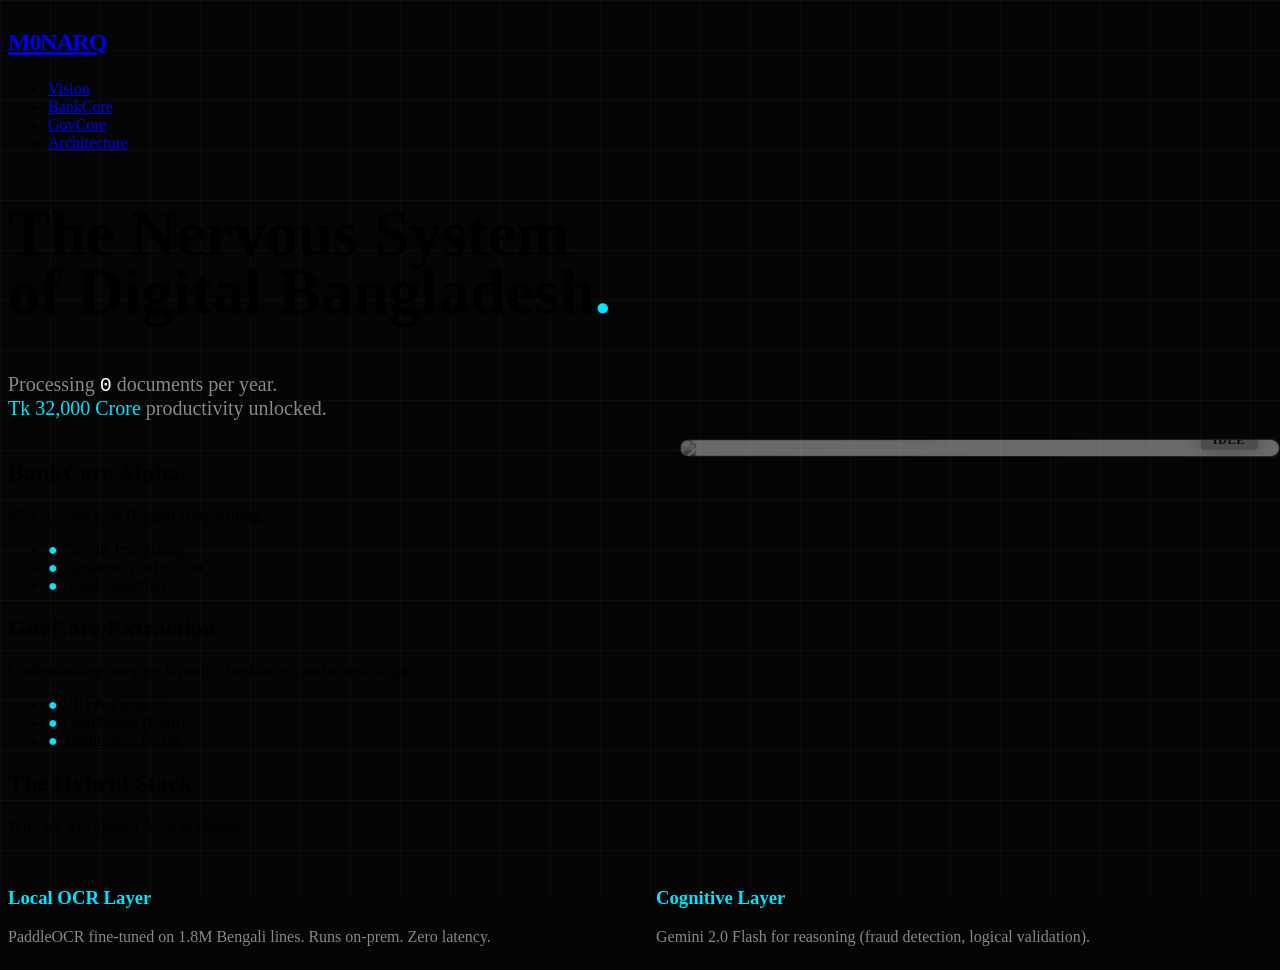
==== commit 91dddd88: "Update index.html" ====
--- a/index.html
+++ b/index.html
@@ -3,525 +3,226 @@
 <head>
   <meta charset="UTF-8">
   <meta name="viewport" content="width=device-width, initial-scale=1.0">
-  <meta name="darkreader-lock">
-  <link rel="icon" href="/assets/images/favicon.png">
-  <title>FloodAI | Geospatial Intelligence for Bangladesh</title>
-  <meta name="description" content="AI-powered flood prediction using Sentinel-2 satellite imagery">
-  <meta property="og:title" content="FloodAI | Geospatial Intelligence for Bangladesh">
-  <meta property="og:url" content="/">
-  <meta property="og:description" content="AI-powered flood prediction using Sentinel-2 satellite imagery">
+  <title>M0NARQ | The Nervous System of Digital Bangladesh</title>
   
-  <link rel="stylesheet" href="asset/assets/css/styles.css%3Fv=4.1.2">
+  <link rel="stylesheet" href="assets/css/styles.css?v=4.1.2.css">
+
+  <style>
+    :root {
+      /* Brand Colors: Electric Cyan & Deep Void */
+      --hex-red-1: #00e5ff; 
+      --hex-bg-1: #050505;
+      --hex-bg-2: #0a0a0a;
+      --hex-fg-1: #ffffff;
+      --hex-fg-3: #888888;
+      
+      /* Terminal Font Override */
+      --font-code: 'Courier New', monospace;
+    }
+
+    body { background-color: var(--hex-bg-1); }
+    
+    /* The Terminal Window for Demos */
+    .monarq-terminal {
+      background: rgba(10, 10, 10, 0.95);
+      border: 1px solid #333;
+      border-left: 3px solid var(--hex-red-1);
+      border-radius: 6px;
+      padding: 1.5rem;
+      font-family: var(--font-code);
+      font-size: 0.85rem;
+      color: #00e5ff;
+      min-height: 280px;
+      box-shadow: 0 20px 50px rgba(0,0,0,0.8);
+      overflow: hidden;
+      white-space: pre-wrap;
+      position: relative;
+    }
+
+    /* Scanline effect for terminal */
+    .monarq-terminal::after {
+      content: " ";
+      display: block;
+      position: absolute;
+      top: 0; left: 0; bottom: 0; right: 0;
+      background: linear-gradient(rgba(18, 16, 16, 0) 50%, rgba(0, 0, 0, 0.25) 50%), linear-gradient(90deg, rgba(255, 0, 0, 0.06), rgba(0, 255, 0, 0.02), rgba(0, 0, 255, 0.06));
+      z-index: 2;
+      background-size: 100% 2px, 3px 100%;
+      pointer-events: none;
+    }
+
+    /* Document Preview Card */
+    .doc-card {
+      background: white;
+      border-radius: 8px;
+      overflow: hidden;
+      box-shadow: 0 0 0 1px #333, 0 20px 40px rgba(0,0,0,0.5);
+      transform: perspective(1000px) rotateY(-5deg) rotateX(5deg);
+      transition: transform 0.5s cubic-bezier(0.2, 0.8, 0.2, 1);
+      opacity: 0.4;
+      filter: grayscale(100%);
+    }
+
+    .doc-card.active {
+      transform: perspective(1000px) rotateY(0deg) rotateX(0deg) scale(1.05);
+      opacity: 1;
+      filter: grayscale(0%);
+      box-shadow: 0 0 0 1px var(--hex-red-1), 0 30px 60px rgba(0, 229, 255, 0.1);
+    }
+
+    /* Floating Badge */
+    .status-badge {
+      position: absolute;
+      top: -10px;
+      right: 20px;
+      background: var(--hex-red-1);
+      color: #000;
+      font-weight: bold;
+      padding: 4px 12px;
+      font-size: 0.7rem;
+      border-radius: 4px;
+      text-transform: uppercase;
+      letter-spacing: 1px;
+      z-index: 10;
+      box-shadow: 0 0 15px var(--hex-red-1);
+    }
+
+    /* Grid Background Overlay */
+    .noir-grid {
+      position: fixed;
+      top: 0; left: 0; width: 100%; height: 100%;
+      background-image: 
+        linear-gradient(rgba(255, 255, 255, 0.03) 1px, transparent 1px),
+        linear-gradient(90deg, rgba(255, 255, 255, 0.03) 1px, transparent 1px);
+      background-size: 50px 50px;
+      pointer-events: none;
+      z-index: -1;
+    }
+  </style>
 </head>
 <body data-template="home">
-  <div class="scroll-cursor"></div>
-  <div class="scroll-cursor-ghost scroll-cursor"></div>
   
+  <div class="noir-grid"></div>
+
   <header id="site-header">
     <div class="layout-container" id="site-header-content">
       <h1 class="heading-logo header-logo">
         <a href="/">
-          <img src="https://animejs.com/assets/images/anime-js-logo-v4.svg" alt="FloodAI logo" width="580" height="118" />
-          <span>FloodAI | Geospatial Intelligence</span>
+          <span style="font-size: 1.5rem; font-weight: 900; letter-spacing: -0.05em;">M0NARQ</span>
         </a>
       </h1>
-      
       <nav id="site-menu">
         <ul>
-          <li><a class="main-nav-link" href="#intro" title="Home">Home</a></li>
-          <li><a class="main-nav-link" href="#toolbox" title="Platform">Platform</a></li>
-          <li><a class="main-nav-link" href="#features-gallery" title="Technology">Technology</a></li>
-          <li><a class="main-nav-link" href="#sponsors" title="Partners">Partners</a></li>
-          <li><a class="main-nav-link" href="https://floodai.com/docs" title="Documentation">Docs</a></li>
+          <li><a class="main-nav-link" href="#intro">Vision</a></li>
+          <li><a class="main-nav-link" href="#bankcore">BankCore</a></li>
+          <li><a class="main-nav-link" href="#govcore">GovCore</a></li>
+          <li><a class="main-nav-link" href="#stack">Architecture</a></li>
         </ul>
       </nav>
-      
-      <div class="heading-links">
-        <div class="layout-container">
-          <div class="ui-group">
-            <pre class="npm-install"><code>pip install floodai</code></pre>
-            <button class="learn-more ui-input ui-button">Learn more 
-              <svg xmlns="http://www.w3.org/2000/svg" viewbox="0 0 24 24" class="icon">
-                <g fill="none" fill-rule="evenodd">
-                  <polygon fill="currentColor" fill-rule="nonzero" points="17.737 11.987 12.5 17.225 11.263 15.987 14.388 12.862 6.5 12.862 6.5 11.112 14.388 11.112 11.263 7.987 12.5 6.75"/>
-                </g>
-              </svg>
-            </button>
-          </div>
-        </div>
-      </div>
     </div>
   </header>
   
   <main id="home" class="layout-container">
-    <section id="intro" data-chapter="intro" data-label="HEADING">
-      <div class="home-section text-layout">
-        <div class="home-section-content">
-          <div class="home-section-text home-section-text-short">
-            <h2>AI-powered flood <br>prediction for <br>Bangladesh<span class="animation-engine red-dot">.</span></h2>
-            <p>A fast and versatile geospatial intelligence platform to predict <span class="animate-anything-wrapper"><span class="animate-anything">flooding</span><span class="animate-anything-dot">.</span></span></p>
-          </div>
-          
-          <div class="fixed-container heading-links">
-            <div class="layout-container">
-              <div class="ui-group">
-                <pre class="npm-install"><code>pip install floodai</code></pre>
-                <button class="learn-more ui-input ui-button">Learn more 
-                  <svg xmlns="http://www.w3.org/2000/svg" viewbox="0 0 24 24" class="icon">
-                    <g fill="none" fill-rule="evenodd">
-                      <polygon fill="currentColor" fill-rule="nonzero" points="17.737 11.987 12.5 17.225 11.263 15.987 14.388 12.862 6.5 12.862 6.5 11.112 14.388 11.112 11.263 7.987 12.5 6.75"/>
-                    </g>
-                  </svg>
-                </button>
-              </div>
-            </div>
-          </div>
+    
+    <section id="intro" class="home-section text-layout">
+      <div class="home-section-content">
+        <div class="home-section-text home-section-text-short">
+          <h2 style="font-size: 4rem; line-height: 0.9;">The Nervous System<br>of Digital Bangladesh<span style="color: var(--hex-red-1)">.</span></h2>
+          <p style="margin-top: 2rem; font-size: 1.25rem; color: var(--hex-fg-3);">
+            Processing <span id="counter-docs" style="color: #fff; font-family: var(--font-code);">0</span> documents per year.
+            <br>
+            <span style="color: var(--hex-red-1)">Tk 32,000 Crore</span> productivity unlocked.
+          </p>
         </div>
       </div>
     </section>
-    
-    <section class="home-section-container">
-      <div class="home-section fixed-section">
-        <div class="home-section-content">
-          <div class="home-section-text text-layout home-section-text-short">
-            <h2 class="section-heading text-xxl">Sentinel-2 <br>satellite intelligence</h2>
-            <p class="section-sub-heading">Break free from traditional flood monitoring limitations with AI-powered satellite analysis.</p>
+
+    <section id="toolbox" class="home-section-container" style="background: transparent;">
+      
+      <div class="home-section fixed-section" style="pointer-events: none;">
+        <div class="home-section-content" style="display: flex; align-items: center; justify-content: flex-end;">
+          
+          <div style="width: 50%; max-width: 600px; position: relative;">
+            
+            <div id="visual-bankcore" class="doc-card" style="position: absolute; top: 0; left: 0; width: 100%;">
+              <div class="status-badge" id="badge-bankcore">IDLE</div>
+              <img src="https://placehold.co/800x400/EEE/333?text=City+Bank+Cheque" style="width: 100%; display: block;">
+              <div class="monarq-terminal" id="term-bankcore" style="margin-top: 1rem; display: none;">
+                <span class="cursor">_</span>
+              </div>
+            </div>
+
+            <div id="visual-govcore" class="doc-card" style="position: absolute; top: 0; left: 0; width: 100%; opacity: 0;">
+              <div class="status-badge" id="badge-govcore">IDLE</div>
+              <img src="https://placehold.co/600x800/EEE/333?text=Debit+Card+Application" style="width: 100%; display: block;">
+              <div class="monarq-terminal" id="term-govcore" style="margin-top: 1rem; display: none;">
+                <span class="cursor">_</span>
+              </div>
+            </div>
+
           </div>
         </div>
       </div>
-      <div class="section-spacer"></div>
-      <div class="section-spacer"></div>
-      <div class="section-spacer"></div>
-      <div class="section-spacer"></div>
-    </section>
-    
-    <section id="toolbox" class="home-section-container home-section-light" data-chapter="toolbox" data-label="TOOLBOX" data-enter-offset="-=100lvh" data-leave-offset="-=10lvh">
-      <div class="home-section fixed-section">
-        <div class="home-section-content">
-          <div class="home-section-text text-layout home-section-text-short">
-            <h2 class="section-heading text-xxl">The complete <br>flood prediction platform</h2>
-            <p class="section-sub-heading">Break free from weather limitations and predict floods anywhere in Bangladesh with a single AI platform.</p>
-          </div>
-          <div class="toolbox-labels-container layout-container">
-            <div class="toolbox-labels">
-              <ul class="toolbox-labels-left"></ul>
-              <ul class="toolbox-labels-right"></ul>
-            </div>
-          </div>
-        </div>
-      </div>
-      <div class="section-spacer"></div>
-      <div class="section-spacer"></div>
-      <div class="section-spacer"></div>
-      <div class="section-spacer"></div>
-    </section>
-    
-    <section id="features-gallery" data-label="FEATURES">
-      <section id="intuitive" class="home-section feature-section text-layout theme-color-getting-started" data-chapter="intuitive" data-demo="intuitive">
+
+      <section id="bankcore" class="home-section feature-section text-layout" data-trigger="bankcore">
         <div class="home-section-content">
           <div class="home-section-text">
             <div class="home-section-text-heading">
-              <h2>Satellite data pipeline</h2>
-              <p>Process Sentinel-2 imagery faster with an easy-to-use, yet powerful data processing API.</p>
+              <h2>BankCore Alpha</h2>
+              <p>97% Accuracy on Bengali Handwriting.</p>
             </div>
             <ul class="links-list">
-              <li><a class="text-ui" href="#">
-                <svg xmlns="http://www.w3.org/2000/svg" viewbox="0 0 24 24" class="icon">
-                  <g fill="none" fill-rule="evenodd">
-                    <polygon fill="currentColor" fill-rule="nonzero" points="17.737 11.987 12.5 17.225 11.263 15.987 14.388 12.862 6.5 12.862 6.5 11.112 14.388 11.112 11.263 7.987 12.5 6.75"/>
-                  </g>
-                </svg>
-                Real-time data ingestion
-              </a></li>
-              <li><a class="text-ui" href="#">
-                <svg xmlns="http://www.w3.org/2000/svg" viewbox="0 0 24 24" class="icon">
-                  <g fill="none" fill-rule="evenodd">
-                    <polygon fill="currentColor" fill-rule="nonzero" points="17.737 11.987 12.5 17.225 11.263 15.987 14.388 12.862 6.5 12.862 6.5 11.112 14.388 11.112 11.263 7.987 12.5 6.75"/>
-                  </g>
-                </svg>
-                Cloud detection algorithms
-              </a></li>
-              <li><a class="text-ui" href="#">
-                <svg xmlns="http://www.w3.org/2000/svg" viewbox="0 0 24 24" class="icon">
-                  <g fill="none" fill-rule="evenodd">
-                    <polygon fill="currentColor" fill-rule="nonzero" points="17.737 11.987 12.5 17.225 11.263 15.987 14.388 12.862 6.5 12.862 6.5 11.112 14.388 11.112 11.263 7.987 12.5 6.75"/>
-                  </g>
-                </svg>
-                Atmospheric correction
-              </a></li>
+              <li><a class="text-ui"><span style="color: var(--hex-red-1)">●</span> Cheque Processing</a></li>
+              <li><a class="text-ui"><span style="color: var(--hex-red-1)">●</span> Signature Verification</a></li>
+              <li><a class="text-ui"><span style="color: var(--hex-red-1)">●</span> Fraud Detection</a></li>
             </ul>
           </div>
-          <div class="feature-section-demo-wrapper">
-            <div class="feature-section-demo fixed-section"></div>
-          </div>
         </div>
       </section>
-      
-      <section id="composition" class="home-section feature-section text-layout theme-color-animation" data-chapter="composition" data-demo="composition">
+
+      <section id="govcore" class="home-section feature-section text-layout" data-trigger="govcore">
         <div class="home-section-content">
           <div class="home-section-text">
             <div class="home-section-text-heading">
-              <h2>Deep learning models</h2>
-              <p>Smoothly blend individual satellite bands with our transformer and ResNet architecture for flood detection.</p>
+              <h2>GovCore Extraction</h2>
+              <p>Understanding complex layouts, checkboxes, and mixed scripts.</p>
             </div>
             <ul class="links-list">
-              <li><a class="text-ui" href="#">
-                <svg xmlns="http://www.w3.org/2000/svg" viewbox="0 0 24 24" class="icon">
-                  <g fill="none" fill-rule="evenodd">
-                    <polygon fill="currentColor" fill-rule="nonzero" points="17.737 11.987 12.5 17.225 11.263 15.987 14.388 12.862 6.5 12.862 6.5 11.112 14.388 11.112 11.263 7.987 12.5 6.75"/>
-                  </g>
-                </svg>
-                Individual band processing
-              </a></li>
-              <li><a class="text-ui" href="#">
-                <svg xmlns="http://www.w3.org/2000/svg" viewbox="0 0 24 24" class="icon">
-                  <g fill="none" fill-rule="evenodd">
-                    <polygon fill="currentColor" fill-rule="nonzero" points="17.737 11.987 12.5 17.225 11.263 15.987 14.388 12.862 6.5 12.862 6.5 11.112 14.388 11.112 11.263 7.987 12.5 6.75"/>
-                  </g>
-                </svg>
-                Spectral index fusion
-              </a></li>
+              <li><a class="text-ui"><span style="color: var(--hex-red-1)">●</span> NID & Passports</a></li>
+              <li><a class="text-ui"><span style="color: var(--hex-red-1)">●</span> Land Deeds (Dalil)</a></li>
+              <li><a class="text-ui"><span style="color: var(--hex-red-1)">●</span> Application Forms</a></li>
             </ul>
           </div>
-          <div class="feature-section-demo-wrapper">
-            <div class="feature-section-demo fixed-section"></div>
-          </div>
         </div>
       </section>
-      
-      <section id="svgUtils" class="home-section feature-section text-layout theme-color-svg" data-chapter="svgUtils" data-demo="svgUtils">
-        <div class="home-section-content">
-          <div class="home-section-text">
-            <div class="home-section-text-heading">
-              <h2>Flood mapping tools</h2>
-              <p>Morph shapes, follow water boundaries, and draw flood contours easily with our built-in geospatial utilities.</p>
-            </div>
-            <ul class="links-list">
-              <li><a class="text-ui" href="#">
-                <svg xmlns="http://www.w3.org/2000/svg" viewbox="0 0 24 24" class="icon">
-                  <g fill="none" fill-rule="evenodd">
-                    <polygon fill="currentColor" fill-rule="nonzero" points="17.737 11.987 12.5 17.225 11.263 15.987 14.388 12.862 6.5 12.862 6.5 11.112 14.388 11.112 11.263 7.987 12.5 6.75"/>
-                  </g>
-                </svg>
-                Morph flood boundaries
-              </a></li>
-              <li><a class="text-ui" href="#">
-                <svg xmlns="http://www.w3.org/2000/svg" viewbox="0 0 24 24" class="icon">
-                  <g fill="none" fill-rule="evenodd">
-                    <polygon fill="currentColor" fill-rule="nonzero" points="17.737 11.987 12.5 17.225 11.263 15.987 14.388 12.862 6.5 12.862 6.5 11.112 14.388 11.112 11.263 7.987 12.5 6.75"/>
-                  </g>
-                </svg>
-                Water body detection
-              </a></li>
-            </ul>
-          </div>
-          <div class="feature-section-demo-wrapper">
-            <div class="feature-section-demo fixed-section"></div>
-          </div>
-        </div>
-      </section>
-      
-      <section id="scroll" class="home-section feature-section text-layout theme-color-events" data-chapter="scroll" data-demo="scroll">
-        <div class="home-section-content">
-          <div class="home-section-text">
-            <div class="home-section-text-heading">
-              <h2>Real-time monitoring</h2>
-              <p>Synchronize and trigger flood alerts on satellite passes with our Sentinel Observer API.</p>
-            </div>
-            <ul class="links-list">
-              <li><a class="text-ui" href="#">
-                <svg xmlns="http://www.w3.org/2000/svg" viewbox="0 0 24 24" class="icon">
-                  <g fill="none" fill-rule="evenodd">
-                    <polygon fill="currentColor" fill-rule="nonzero" points="17.737 11.987 12.5 17.225 11.263 15.987 14.388 12.862 6.5 12.862 6.5 11.112 14.388 11.112 11.263 7.987 12.5 6.75"/>
-                  </g>
-                </svg>
-                Automated alert system
-              </a></li>
-              <li><a class="text-ui" href="#">
-                <svg xmlns="http://www.w3.org/2000/svg" viewbox="0 0 24 24" class="icon">
-                  <g fill="none" fill-rule="evenodd">
-                    <polygon fill="currentColor" fill-rule="nonzero" points="17.737 11.987 12.5 17.225 11.263 15.987 14.388 12.862 6.5 12.862 6.5 11.112 14.388 11.112 11.263 7.987 12.5 6.75"/>
-                  </g>
-                </svg>
-                Complete set of callbacks
-              </a></li>
-            </ul>
-          </div>
-          <div class="feature-section-demo-wrapper">
-            <div class="feature-section-demo fixed-section"></div>
-          </div>
-        </div>
-      </section>
-      
-      <section id="staggering" class="home-section feature-section text-layout theme-color-utils" data-chapter="staggering" data-demo="staggering">
-        <div class="home-section-content">
-          <div class="home-section-text">
-            <div class="home-section-text-heading">
-              <h2>Risk assessment models</h2>
-              <p>Create stunning flood risk visualizations in seconds with our built-in Stagger utility function.</p>
-            </div>
-            <ul class="links-list">
-              <li><a class="text-ui" href="#">
-                <svg xmlns="http://www.w3.org/2000/svg" viewbox="0 0 24 24" class="icon">
-                  <g fill="none" fill-rule="evenodd">
-                    <polygon fill="currentColor" fill-rule="nonzero" points="17.737 11.987 12.5 17.225 11.263 15.987 14.388 12.862 6.5 12.862 6.5 11.112 14.388 11.112 11.263 7.987 12.5 6.75"/>
-                  </g>
-                </svg>
-                Time-based risk staggering
-              </a></li>
-              <li><a class="text-ui" href="#">
-                <svg xmlns="http://www.w3.org/2000/svg" viewbox="0 0 24 24" class="icon">
-                  <g fill="none" fill-rule="evenodd">
-                    <polygon fill="currentColor" fill-rule="nonzero" points="17.737 11.987 12.5 17.225 11.263 15.987 14.388 12.862 6.5 12.862 6.5 11.112 14.388 11.112 11.263 7.987 12.5 6.75"/>
-                  </g>
-                </svg>
-                Population exposure mapping
-              </a></li>
-            </ul>
-          </div>
-          <div class="feature-section-demo-wrapper">
-            <div class="feature-section-demo fixed-section"></div>
-          </div>
-        </div>
-      </section>
-      
-      <section id="draggable" class="home-section feature-section text-layout theme-color-5" data-chapter="draggable" data-demo="draggable">
-        <div class="home-section-content">
-          <div class="home-section-text">
-            <div class="home-section-text-heading">
-              <h2>Interactive flood simulations</h2>
-              <p>Drag, snap, flick and throw flood scenarios with our fully-featured Draggable API.</p>
-            </div>
-            <ul class="links-list">
-              <li><a class="text-ui" href="#">
-                <svg xmlns="http://www.w3.org/2000/svg" viewbox="0 0 24 24" class="icon">
-                  <g fill="none" fill-rule="evenodd">
-                    <polygon fill="currentColor" fill-rule="nonzero" points="17.737 11.987 12.5 17.225 11.263 15.987 14.388 12.862 6.5 12.862 6.5 11.112 14.388 11.112 11.263 7.987 12.5 6.75"/>
-                  </g>
-                </svg>
-                Comprehensive callbacks
-              </a></li>
-              <li><a class="text-ui" href="#">
-                <svg xmlns="http://www.w3.org/2000/svg" viewbox="0 0 24 24" class="icon">
-                  <g fill="none" fill-rule="evenodd">
-                    <polygon fill="currentColor" fill-rule="nonzero" points="17.737 11.987 12.5 17.225 11.263 15.987 14.388 12.862 6.5 12.862 6.5 11.112 14.388 11.112 11.263 7.987 12.5 6.75"/>
-                  </g>
-                </svg>
-                Useful methods
-              </a></li>
-            </ul>
-          </div>
-          <div class="feature-section-demo-wrapper">
-            <div id="draggable-demo" class="feature-section-demo">
-              <div class="draggable-container">
-                <div class="draggable"></div>
-              </div>
-            </div>
-          </div>
-        </div>
-      </section>
-      
-      <section id="clockwork" class="home-section feature-section text-layout theme-color-timeline" data-chapter="clockwork" data-demo="clockwork">
-        <div class="home-section-content">
-          <div class="home-section-text">
-            <div class="home-section-text-heading">
-              <h2>Predictive analytics engine</h2>
-              <p>Orchestrate flood prediction sequences and keep alerts in sync with our powerful Timeline API.</p>
-            </div>
-            <ul class="links-list">
-              <li><a class="text-ui" href="#">
-                <svg xmlns="http://www.w3.org/2000/svg" viewbox="0 0 24 24" class="icon">
-                  <g fill="none" fill-rule="evenodd">
-                    <polygon fill="currentColor" fill-rule="nonzero" points="17.737 11.987 12.5 17.225 11.263 15.987 14.388 12.862 6.5 12.862 6.5 11.112 14.388 11.112 11.263 7.987 12.5 6.75"/>
-                  </g>
-                </svg>
-                Synchronize predictions
-              </a></li>
-              <li><a class="text-ui" href="#">
-                <svg xmlns="http://www.w3.org/2000/svg" viewbox="0 0 24 24" class="icon">
-                  <g fill="none" fill-rule="evenodd">
-                    <polygon fill="currentColor" fill-rule="nonzero" points="17.737 11.987 12.5 17.225 11.263 15.987 14.388 12.862 6.5 12.862 6.5 11.112 14.388 11.112 11.263 7.987 12.5 6.75"/>
-                  </g>
-                </svg>
-                Advanced time positions
-              </a></li>
-            </ul>
-          </div>
-          <div class="feature-section-demo-wrapper">
-            <div class="feature-section-demo"><div class="clock"><div class="tick mark"></div><div class="tick number"></div><div class="tick number"></div><div class="tick number"></div><div class="tick number"></div><div class="tick number"></div><div class="tick number"></div><div class="tick number"></div><div class="tick number"></div><div class="tick number"></div><div class="tick number"></div><div class="tick number"></div></div></div>
-          </div>
-        </div>
-      </section>
-      
-      <section id="responsive" class="home-section feature-section text-layout theme-color-scope" data-chapter="responsive" data-demo="responsive">
-        <div class="home-section-content">
-          <div class="home-section-text">
-            <div class="home-section-text-heading">
-              <h2>Adaptive flood modeling</h2>
-              <p>Make flood predictions respond to climate conditions easily with our Scope API.</p>
-            </div>
-            <ul class="links-list">
-              <li><a class="text-ui" href="#">
-                <svg xmlns="http://www.w3.org/2000/svg" viewbox="0 0 24 24" class="icon">
-                  <g fill="none" fill-rule="evenodd">
-                    <polygon fill="currentColor" fill-rule="nonzero" points="17.737 11.987 12.5 17.225 11.263 15.987 14.388 12.862 6.5 12.862 6.5 11.112 14.388 11.112 11.263 7.987 12.5 6.75"/>
-                  </g>
-                </svg>
-                Climate condition media queries
-              </a></li>
-              <li><a class="text-ui" href="#">
-                <svg xmlns="http://www.w3.org/2000/svg" viewbox="0 0 24 24" class="icon">
-                  <g fill="none" fill-rule="evenodd">
-                    <polygon fill="currentColor" fill-rule="nonzero" points="17.737 11.987 12.5 17.225 11.263 15.987 14.388 12.862 6.5 12.862 6.5 11.112 14.388 11.112 11.263 7.987 12.5 6.75"/>
-                  </g>
-                </svg>
-                Monsoon season adjustments
-              </a></li>
-            </ul>
-          </div>
-          <div class="feature-section-demo-wrapper">
-            <div class="feature-section-demo fixed-section"></div>
-          </div>
-        </div>
-      </section>
-      
-      <section id="bangladesh-cities" class="home-section feature-section text-layout theme-color-getting-started" data-chapter="bangladesh-cities" data-demo="bangladesh-cities">
-        <div class="home-section-content">
-          <div class="home-section-text">
-            <div class="home-section-text-heading">
-              <h2>Urban flood mapping</h2>
-              <p>High-resolution flood modeling for Bangladesh's most vulnerable cities using Sentinel-2's 10m spatial resolution.</p>
-            </div>
-            <ul class="links-list">
-              <li><a class="text-ui" href="#">
-                <svg xmlns="http://www.w3.org/2000/svg" viewbox="0 0 24 24" class="icon">
-                  <g fill="none" fill-rule="evenodd">
-                    <polygon fill="currentColor" fill-rule="nonzero" points="17.737 11.987 12.5 17.225 11.263 15.987 14.388 12.862 6.5 12.862 6.5 11.112 14.388 11.112 11.263 7.987 12.5 6.75"/>
-                  </g>
-                </svg>
-                Dhaka flood vulnerability
-              </a></li>
-              <li><a class="text-ui" href="#">
-                <svg xmlns="http://www.w3.org/2000/svg" viewbox="0 0 24 24" class="icon">
-                  <g fill="none" fill-rule="evenodd">
-                    <polygon fill="currentColor" fill-rule="nonzero" points="17.737 11.987 12.5 17.225 11.263 15.987 14.388 12.862 6.5 12.862 6.5 11.112 14.388 11.112 11.263 7.987 12.5 6.75"/>
-                  </g>
-                </svg>
-                Sylhet water body detection
-              </a></li>
-            </ul>
-          </div>
-          <div class="feature-section-demo-wrapper">
-            <div class="feature-section-demo fixed-section"></div>
-          </div>
-        </div>
-      </section>
-      
-      <section id="model-training" class="home-section feature-section text-layout theme-color-animation" data-chapter="model-training" data-demo="model-training">
-        <div class="home-section-content">
-          <div class="home-section-text">
-            <div class="home-section-text-heading">
-              <h2>Transformer architecture</h2>
-              <p>Advanced transformer models trained on historical Sentinel-2 flood events to predict future inundation patterns.</p>
-            </div>
-            <ul class="links-list">
-              <li><a class="text-ui" href="#">
-                <svg xmlns="http://www.w3.org/2000/svg" viewbox="0 0 24 24" class="icon">
-                  <g fill="none" fill-rule="evenodd">
-                    <polygon fill="currentColor" fill-rule="nonzero" points="17.737 11.987 12.5 17.225 11.263 15.987 14.388 12.862 6.5 12.862 6.5 11.112 14.388 11.112 11.263 7.987 12.5 6.75"/>
-                  </g>
-                </svg>
-                Self-attention mechanisms
-              </a></li>
-              <li><a class="text-ui" href="#">
-                <svg xmlns="http://www.w3.org/2000/svg" viewbox="0 0 24 24" class="icon">
-                  <g fill="none" fill-rule="evenodd">
-                    <polygon fill="currentColor" fill-rule="nonzero" points="17.737 11.987 12.5 17.225 11.263 15.987 14.388 12.862 6.5 12.862 6.5 11.112 14.388 11.112 11.263 7.987 12.5 6.75"/>
-                  </g>
-                </svg>
-                ResNet feature extraction
-              </a></li>
-            </ul>
-          </div>
-          <div class="feature-section-demo-wrapper">
-            <div class="feature-section-demo fixed-section"></div>
-          </div>
-        </div>
-      </section>
-      
-      <section id="sponsors" class="home-section text-layout" data-chapter="sponsors" data-label="SPONSORS">
-        <div class="home-section-content">
-          <div class="home-section-text">
-            <h2 class="text-xxxl">Our partners</h2>
-            <p>Collaborating with research institutions and government agencies to protect Bangladesh from flooding.</p>
-          </div>
-          <div class="sponsors-list" path="platinum-sponsors"></div>
-        </div>
-      </section>
-      
-      <section id="get-started" class="home-section text-layout" data-chapter="get-started" data-label="GET STARTED">
-        <div class="home-section-content">
-          <div class="home-section-text">
-            <h2 class="text-xxxl">Start predicting floods</h2>
-            <p>Get started quickly with our in-depth documentation and API.</p>
-          </div>
-          <ul class="docs-chapters-list">
-            <li><a class="text-ui docs-info-link" href="#">
-              <span class="label-dot"></span>
-              <span class="label-text">Getting started
-                <span class="link-arrow">
-                  <svg xmlns="http://www.w3.org/2000/svg" viewbox="0 0 24 24" class="icon">
-                    <g fill="none" fill-rule="evenodd">
-                      <polygon fill="currentColor" fill-rule="nonzero" points="17.737 11.987 12.5 17.225 11.263 15.987 14.388 12.862 6.5 12.862 6.5 11.112 14.388 11.112 11.263 7.987 12.5 6.75"/>
-                    </g>
-                  </svg>
-                </span>
-              </span>
-            </a></li>
-            <li><a class="text-ui docs-info-link" href="#">
-              <span class="label-dot"></span>
-              <span class="label-text">Satellite data integration
-                <span class="link-arrow">
-                  <svg xmlns="http://www.w3.org/2000/svg" viewbox="0 0 24 24" class="icon">
-                    <g fill="none" fill-rule="evenodd">
-                      <polygon fill="currentColor" fill-rule="nonzero" points="17.737 11.987 12.5 17.225 11.263 15.987 14.388 12.862 6.5 12.862 6.5 11.112 14.388 11.112 11.263 7.987 12.5 6.75"/>
-                    </g>
-                  </svg>
-                </span>
-              </span>
-            </a></li>
-            <li><a class="text-ui docs-info-link" href="#">
-              <span class="label-dot"></span>
-              <span class="label-text">Flood prediction models
-                <span class="link-arrow">
-                  <svg xmlns="http://www.w3.org/2000/svg" viewbox="0 0 24 24" class="icon">
-                    <g fill="none" fill-rule="evenodd">
-                      <polygon fill="currentColor" fill-rule="nonzero" points="17.737 11.987 12.5 17.225 11.263 15.987 14.388 12.862 6.5 12.862 6.5 11.112 14.388 11.112 11.263 7.987 12.5 6.75"/>
-                    </g>
-                  </svg>
-                </span>
-              </span>
-            </a></li>
-          </ul>
-        </div>
-      </section>
+
+      <div class="section-spacer"></div>
     </section>
+
+    <section id="stack" class="home-section text-layout">
+      <div class="home-section-content">
+        <div class="home-section-text">
+          <h2 class="text-xxl">The Hybrid Stack</h2>
+          <p>Why we win against AWS & Google.</p>
+          <br>
+          <div style="display: grid; grid-template-columns: 1fr 1fr; gap: 2rem;">
+            <div>
+              <h3 style="color: var(--hex-red-1)">Local OCR Layer</h3>
+              <p class="text-s" style="color: #888">PaddleOCR fine-tuned on 1.8M Bengali lines. Runs on-prem. Zero latency.</p>
+            </div>
+            <div>
+              <h3 style="color: var(--hex-red-1)">Cognitive Layer</h3>
+              <p class="text-s" style="color: #888">Gemini 2.0 Flash for reasoning (fraud detection, logical validation).</p>
+            </div>
+          </div>
+        </div>
+      </div>
+    </section>
+
   </main>
-  
-  <footer class="layout-container">
-    <div class="footer-block footer-logo-block">
-      <div class="heading-logo footer-logo">
-        <a href="/">
-          <img src="https://animejs.com/assets/images/anime-js-logo-v4.svg" alt="FloodAI logo" width="580" height="118" />
-          <span>FloodAI | Geospatial Intelligence</span>
-        </a>
-      </div>
-      <div class="footer-copyright">&copy; 2025 FloodAI. All rights reserved.</div>
-    </div>
-  </footer>
-  
-  <div id="engine"></div>
-  
-  <script src="asset/assets/js/scripts.js%3Fv=4.1.2"></script>
+
+  <script src="https://cdnjs.cloudflare.com/ajax/libs/animejs/3.2.1/anime.min.js"></script>
+  <script src="monarq-logic.js"></script>
+
 </body>
 </html>
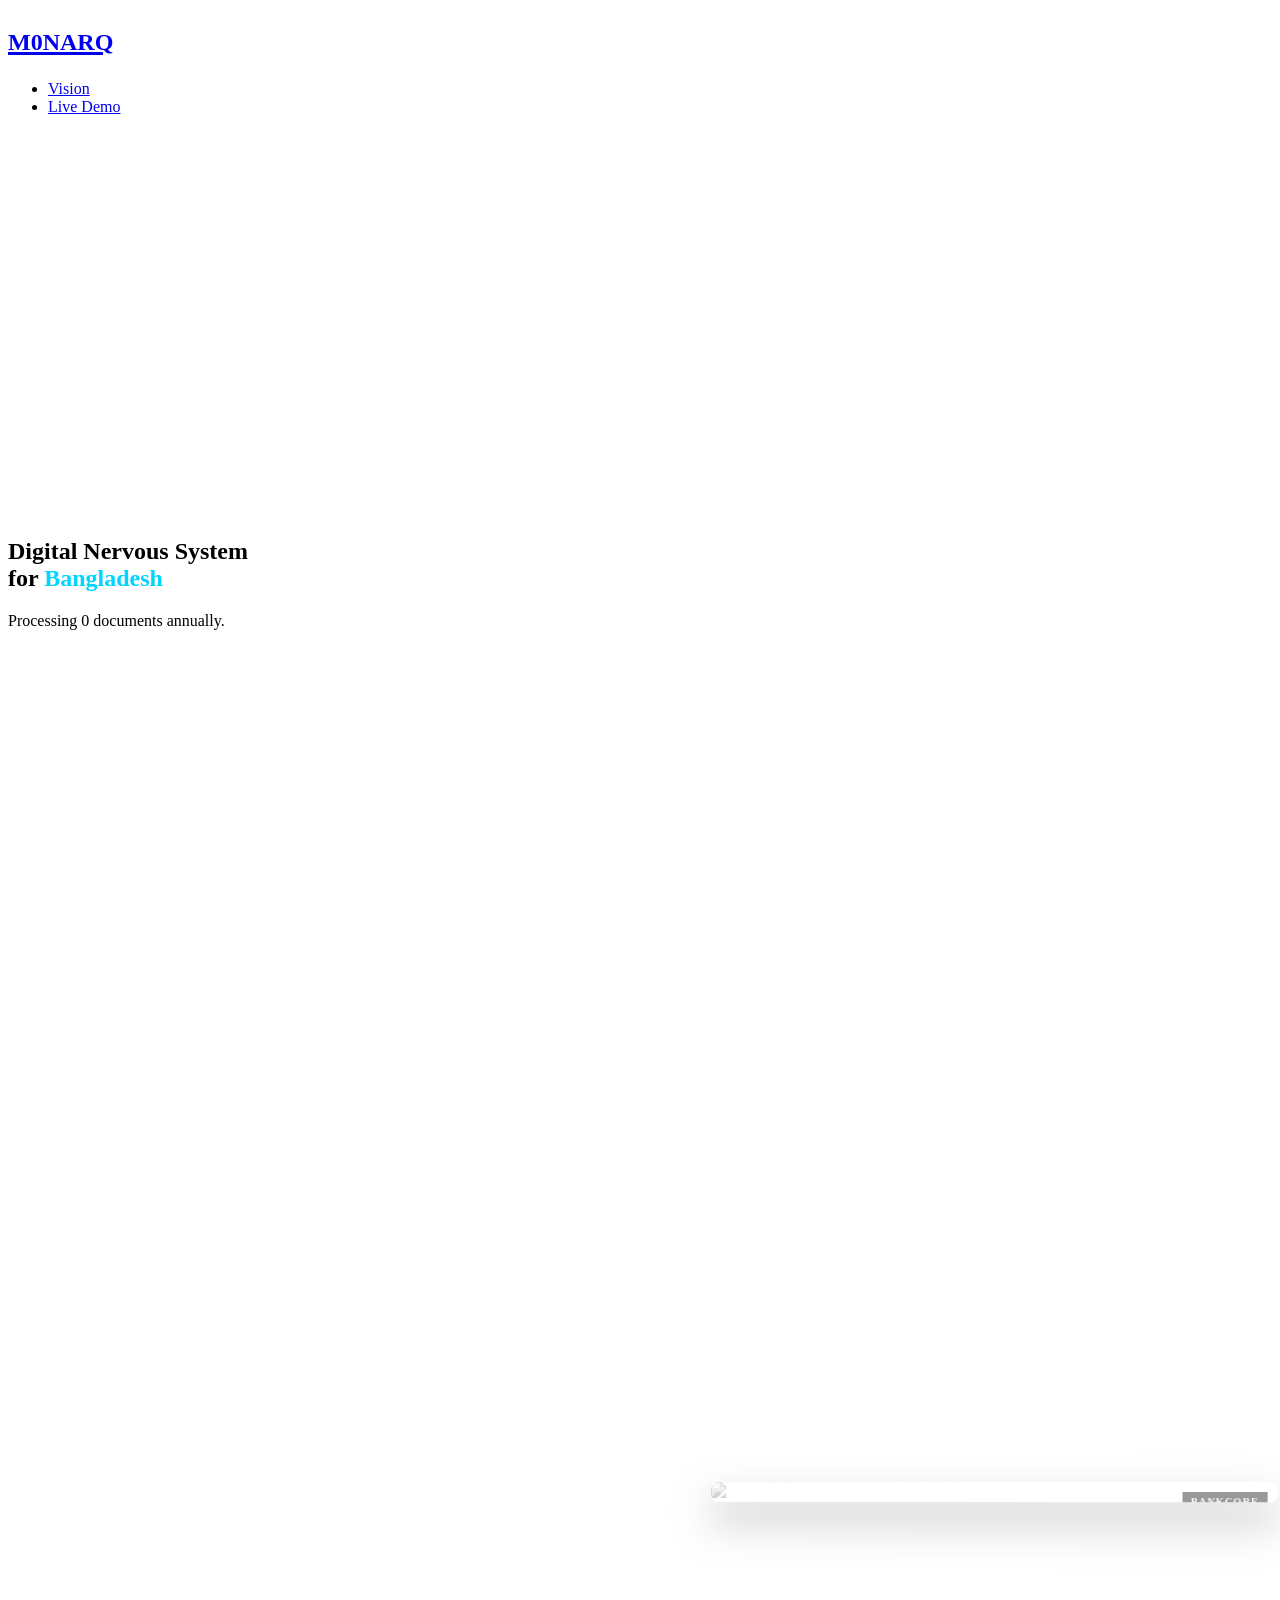
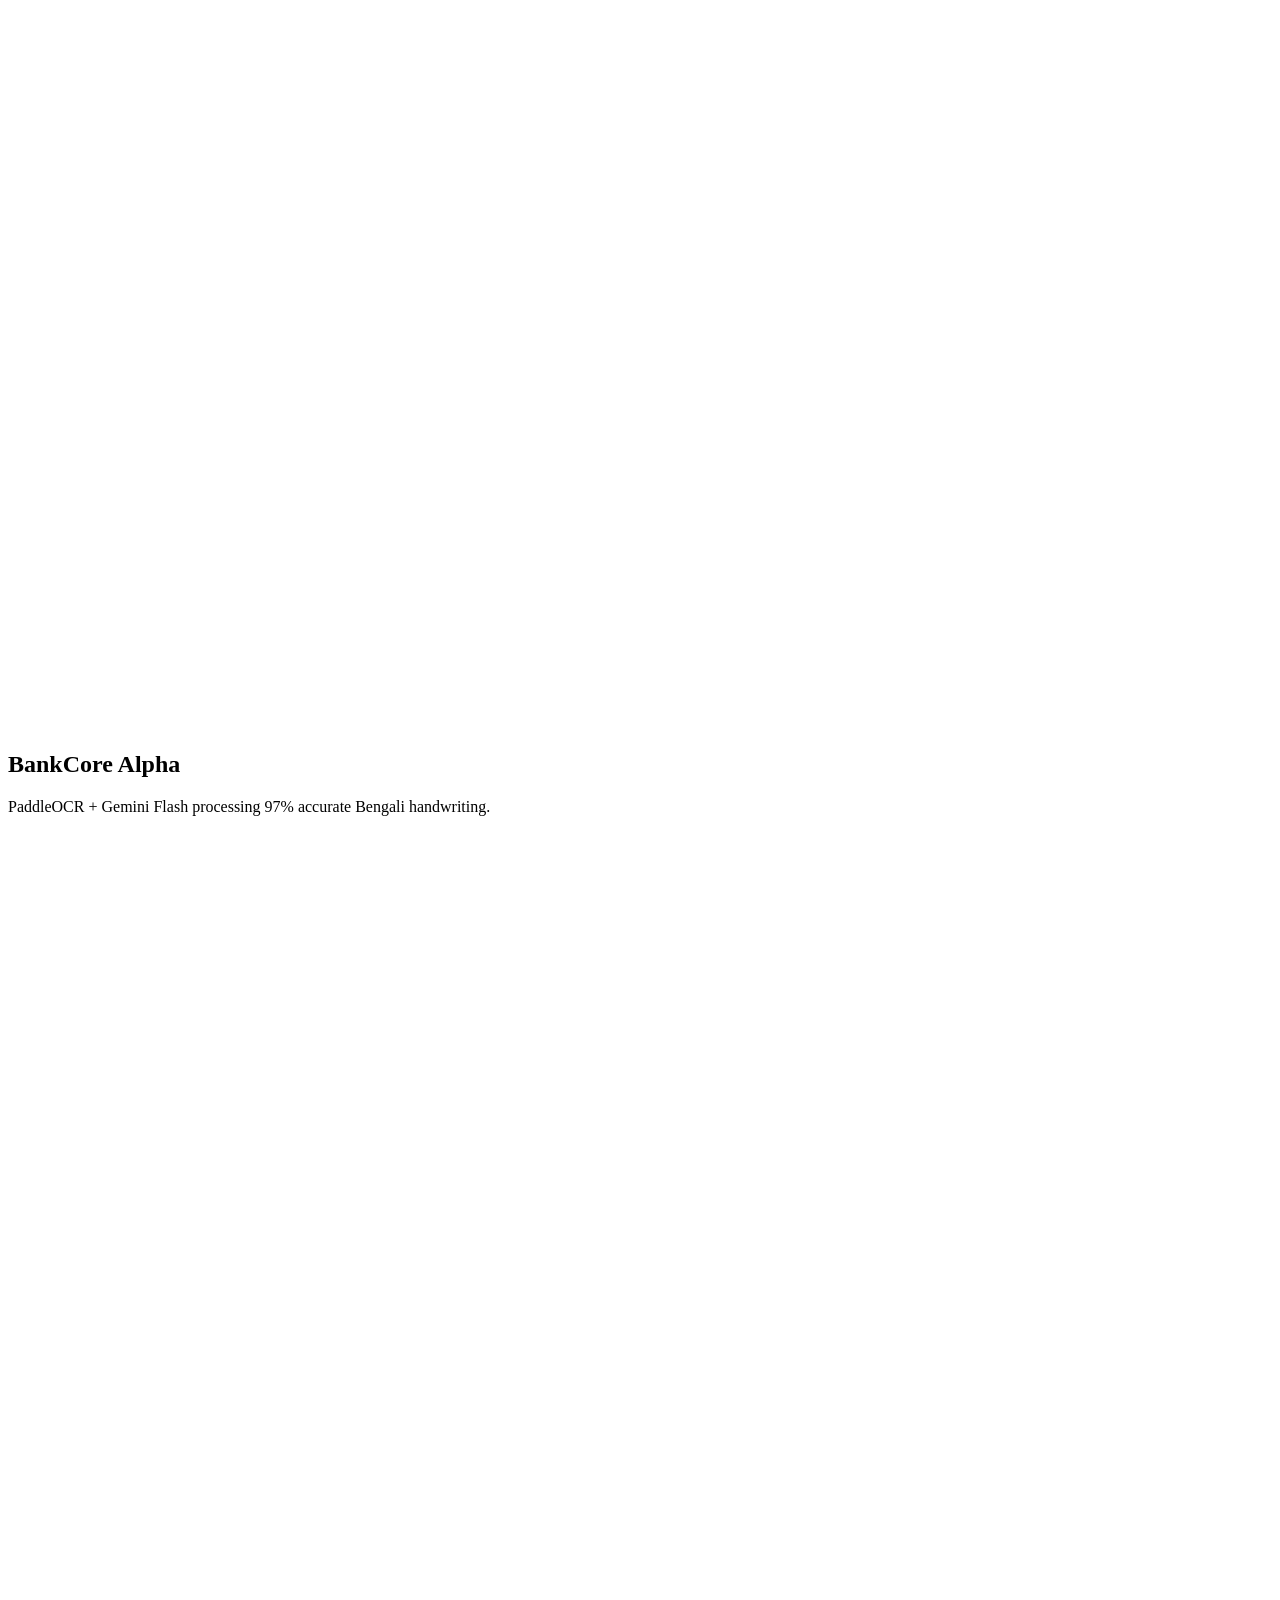
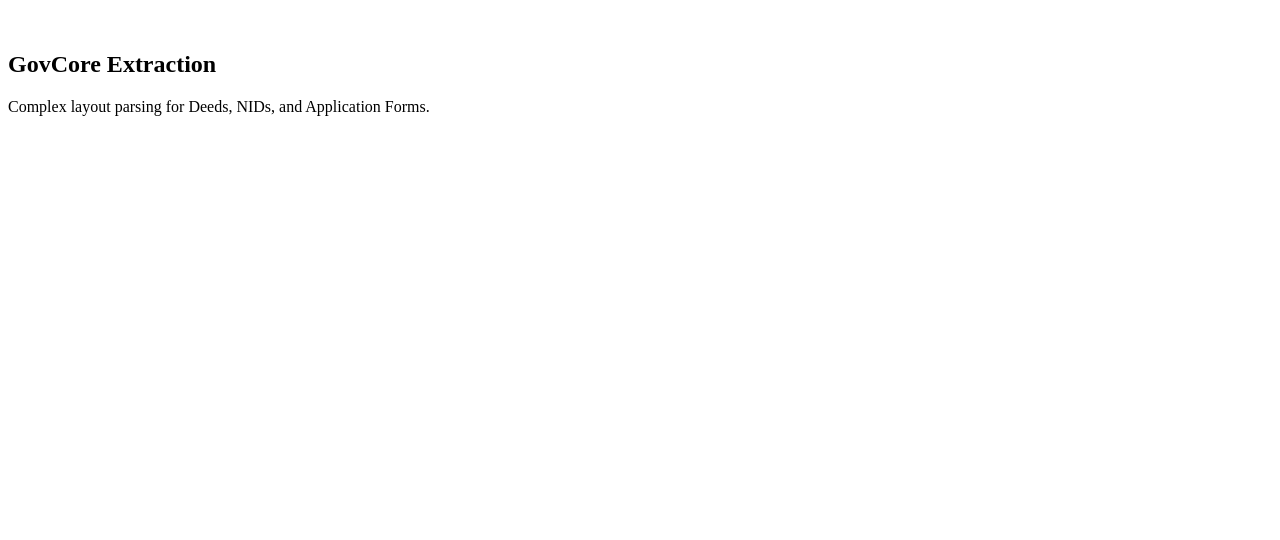
==== commit fb11aa4c: "Update index.html" ====
--- a/index.html
+++ b/index.html
@@ -9,114 +9,72 @@
 
   <style>
     :root {
-      /* Brand Colors: Electric Cyan & Deep Void */
-      --hex-red-1: #00e5ff; 
-      --hex-bg-1: #050505;
-      --hex-bg-2: #0a0a0a;
-      --hex-fg-1: #ffffff;
-      --hex-fg-3: #888888;
-      
-      /* Terminal Font Override */
+      --hex-red-1: #00D4FF; /* Electric Cyan */
+      --hex-bg-1: #050505;  /* Deep Black */
       --font-code: 'Courier New', monospace;
     }
+    
+    /* Ensure sticky sections work with the original layout engine */
+    body[data-template="monarq"] .home-section {
+      height: 100vh;
+      display: flex;
+      flex-direction: column;
+      justify-content: center;
+    }
 
-    body { background-color: var(--hex-bg-1); }
-    
-    /* The Terminal Window for Demos */
+    /* Terminal Window */
     .monarq-terminal {
       background: rgba(10, 10, 10, 0.95);
       border: 1px solid #333;
       border-left: 3px solid var(--hex-red-1);
-      border-radius: 6px;
       padding: 1.5rem;
       font-family: var(--font-code);
+      color: #00D4FF;
+      min-height: 300px;
+      box-shadow: 0 20px 50px rgba(0,0,0,0.8);
+      white-space: pre-wrap;
       font-size: 0.85rem;
-      color: #00e5ff;
-      min-height: 280px;
-      box-shadow: 0 20px 50px rgba(0,0,0,0.8);
-      overflow: hidden;
-      white-space: pre-wrap;
       position: relative;
     }
-
-    /* Scanline effect for terminal */
-    .monarq-terminal::after {
-      content: " ";
-      display: block;
-      position: absolute;
-      top: 0; left: 0; bottom: 0; right: 0;
-      background: linear-gradient(rgba(18, 16, 16, 0) 50%, rgba(0, 0, 0, 0.25) 50%), linear-gradient(90deg, rgba(255, 0, 0, 0.06), rgba(0, 255, 0, 0.02), rgba(0, 0, 255, 0.06));
-      z-index: 2;
-      background-size: 100% 2px, 3px 100%;
-      pointer-events: none;
+    
+    /* Document Card */
+    .doc-card {
+      background: #fff;
+      border-radius: 8px;
+      overflow: hidden;
+      transform: perspective(1000px) rotateY(-5deg);
+      transition: all 0.6s cubic-bezier(0.2, 0.8, 0.2, 1);
+      opacity: 0.4;
+      filter: grayscale(100%);
+      box-shadow: 0 20px 40px rgba(0,0,0,0.6);
+    }
+    .doc-card.active {
+      transform: perspective(1000px) rotateY(0deg) scale(1.05);
+      opacity: 1;
+      filter: grayscale(0%);
+      box-shadow: 0 0 0 2px var(--hex-red-1), 0 40px 80px rgba(0, 212, 255, 0.15);
     }
 
-    /* Document Preview Card */
-    .doc-card {
-      background: white;
-      border-radius: 8px;
-      overflow: hidden;
-      box-shadow: 0 0 0 1px #333, 0 20px 40px rgba(0,0,0,0.5);
-      transform: perspective(1000px) rotateY(-5deg) rotateX(5deg);
-      transition: transform 0.5s cubic-bezier(0.2, 0.8, 0.2, 1);
-      opacity: 0.4;
-      filter: grayscale(100%);
-    }
-
-    .doc-card.active {
-      transform: perspective(1000px) rotateY(0deg) rotateX(0deg) scale(1.05);
-      opacity: 1;
-      filter: grayscale(0%);
-      box-shadow: 0 0 0 1px var(--hex-red-1), 0 30px 60px rgba(0, 229, 255, 0.1);
-    }
-
-    /* Floating Badge */
+    /* Badge */
     .status-badge {
-      position: absolute;
-      top: -10px;
-      right: 20px;
-      background: var(--hex-red-1);
-      color: #000;
-      font-weight: bold;
-      padding: 4px 12px;
-      font-size: 0.7rem;
-      border-radius: 4px;
-      text-transform: uppercase;
-      letter-spacing: 1px;
-      z-index: 10;
-      box-shadow: 0 0 15px var(--hex-red-1);
-    }
-
-    /* Grid Background Overlay */
-    .noir-grid {
-      position: fixed;
-      top: 0; left: 0; width: 100%; height: 100%;
-      background-image: 
-        linear-gradient(rgba(255, 255, 255, 0.03) 1px, transparent 1px),
-        linear-gradient(90deg, rgba(255, 255, 255, 0.03) 1px, transparent 1px);
-      background-size: 50px 50px;
-      pointer-events: none;
-      z-index: -1;
+      position: absolute; top: 10px; right: 10px;
+      padding: 4px 8px; background: #000; color: #fff;
+      font-size: 10px; font-weight: bold; letter-spacing: 1px;
     }
   </style>
 </head>
-<body data-template="home">
+
+<body data-template="monarq">
   
-  <div class="noir-grid"></div>
-
   <header id="site-header">
     <div class="layout-container" id="site-header-content">
-      <h1 class="heading-logo header-logo">
-        <a href="/">
-          <span style="font-size: 1.5rem; font-weight: 900; letter-spacing: -0.05em;">M0NARQ</span>
-        </a>
+      <h1 class="heading-logo">
+        <a href="/"><span style="font-weight:900; font-size:1.5rem;">M0NARQ</span></a>
       </h1>
       <nav id="site-menu">
         <ul>
           <li><a class="main-nav-link" href="#intro">Vision</a></li>
-          <li><a class="main-nav-link" href="#bankcore">BankCore</a></li>
-          <li><a class="main-nav-link" href="#govcore">GovCore</a></li>
-          <li><a class="main-nav-link" href="#stack">Architecture</a></li>
+          <li><a class="main-nav-link" href="#demo">Live Demo</a></li>
         </ul>
       </nav>
     </div>
@@ -126,103 +84,63 @@
     
     <section id="intro" class="home-section text-layout">
       <div class="home-section-content">
-        <div class="home-section-text home-section-text-short">
-          <h2 style="font-size: 4rem; line-height: 0.9;">The Nervous System<br>of Digital Bangladesh<span style="color: var(--hex-red-1)">.</span></h2>
-          <p style="margin-top: 2rem; font-size: 1.25rem; color: var(--hex-fg-3);">
-            Processing <span id="counter-docs" style="color: #fff; font-family: var(--font-code);">0</span> documents per year.
-            <br>
-            <span style="color: var(--hex-red-1)">Tk 32,000 Crore</span> productivity unlocked.
-          </p>
+        <div class="home-section-text">
+          <h2 class="text-xxxxl">Digital Nervous System<br>for <span style="color:var(--hex-red-1)">Bangladesh</span></h2>
+          <p>Processing <span id="counter">0</span> documents annually.</p>
         </div>
       </div>
     </section>
 
-    <section id="toolbox" class="home-section-container" style="background: transparent;">
+    <section id="demo" class="home-section-container" style="position: relative;">
       
       <div class="home-section fixed-section" style="pointer-events: none;">
         <div class="home-section-content" style="display: flex; align-items: center; justify-content: flex-end;">
-          
-          <div style="width: 50%; max-width: 600px; position: relative;">
+          <div style="width: 45%; position: relative;">
             
-            <div id="visual-bankcore" class="doc-card" style="position: absolute; top: 0; left: 0; width: 100%;">
-              <div class="status-badge" id="badge-bankcore">IDLE</div>
-              <img src="https://placehold.co/800x400/EEE/333?text=City+Bank+Cheque" style="width: 100%; display: block;">
-              <div class="monarq-terminal" id="term-bankcore" style="margin-top: 1rem; display: none;">
-                <span class="cursor">_</span>
-              </div>
+            <div id="vis-cheque" class="doc-card" style="position: absolute; width: 100%;">
+              <div class="status-badge">BANKCORE</div>
+              <img src="https://placehold.co/600x300/111/FFF?text=Cheque+Scanning..." style="width:100%">
+              <div class="monarq-terminal" id="term-cheque" style="display:none; margin-top:1rem;"></div>
             </div>
 
-            <div id="visual-govcore" class="doc-card" style="position: absolute; top: 0; left: 0; width: 100%; opacity: 0;">
-              <div class="status-badge" id="badge-govcore">IDLE</div>
-              <img src="https://placehold.co/600x800/EEE/333?text=Debit+Card+Application" style="width: 100%; display: block;">
-              <div class="monarq-terminal" id="term-govcore" style="margin-top: 1rem; display: none;">
-                <span class="cursor">_</span>
-              </div>
+            <div id="vis-form" class="doc-card" style="position: absolute; width: 100%; opacity: 0;">
+              <div class="status-badge">GOVCORE</div>
+              <img src="https://placehold.co/500x700/111/FFF?text=Form+Extraction..." style="width:100%">
+              <div class="monarq-terminal" id="term-form" style="display:none; margin-top:1rem;"></div>
             </div>
 
           </div>
         </div>
       </div>
 
-      <section id="bankcore" class="home-section feature-section text-layout" data-trigger="bankcore">
-        <div class="home-section-content">
-          <div class="home-section-text">
-            <div class="home-section-text-heading">
+      <div style="position: relative; z-index: 2;">
+        
+        <section id="step-cheque" class="home-section feature-section text-layout" data-trigger="cheque">
+          <div class="home-section-content">
+            <div class="home-section-text">
               <h2>BankCore Alpha</h2>
-              <p>97% Accuracy on Bengali Handwriting.</p>
-            </div>
-            <ul class="links-list">
-              <li><a class="text-ui"><span style="color: var(--hex-red-1)">●</span> Cheque Processing</a></li>
-              <li><a class="text-ui"><span style="color: var(--hex-red-1)">●</span> Signature Verification</a></li>
-              <li><a class="text-ui"><span style="color: var(--hex-red-1)">●</span> Fraud Detection</a></li>
-            </ul>
-          </div>
-        </div>
-      </section>
-
-      <section id="govcore" class="home-section feature-section text-layout" data-trigger="govcore">
-        <div class="home-section-content">
-          <div class="home-section-text">
-            <div class="home-section-text-heading">
-              <h2>GovCore Extraction</h2>
-              <p>Understanding complex layouts, checkboxes, and mixed scripts.</p>
-            </div>
-            <ul class="links-list">
-              <li><a class="text-ui"><span style="color: var(--hex-red-1)">●</span> NID & Passports</a></li>
-              <li><a class="text-ui"><span style="color: var(--hex-red-1)">●</span> Land Deeds (Dalil)</a></li>
-              <li><a class="text-ui"><span style="color: var(--hex-red-1)">●</span> Application Forms</a></li>
-            </ul>
-          </div>
-        </div>
-      </section>
-
-      <div class="section-spacer"></div>
-    </section>
-
-    <section id="stack" class="home-section text-layout">
-      <div class="home-section-content">
-        <div class="home-section-text">
-          <h2 class="text-xxl">The Hybrid Stack</h2>
-          <p>Why we win against AWS & Google.</p>
-          <br>
-          <div style="display: grid; grid-template-columns: 1fr 1fr; gap: 2rem;">
-            <div>
-              <h3 style="color: var(--hex-red-1)">Local OCR Layer</h3>
-              <p class="text-s" style="color: #888">PaddleOCR fine-tuned on 1.8M Bengali lines. Runs on-prem. Zero latency.</p>
-            </div>
-            <div>
-              <h3 style="color: var(--hex-red-1)">Cognitive Layer</h3>
-              <p class="text-s" style="color: #888">Gemini 2.0 Flash for reasoning (fraud detection, logical validation).</p>
+              <p>PaddleOCR + Gemini Flash processing 97% accurate Bengali handwriting.</p>
             </div>
           </div>
-        </div>
+        </section>
+
+        <section id="step-form" class="home-section feature-section text-layout" data-trigger="form">
+          <div class="home-section-content">
+            <div class="home-section-text">
+              <h2>GovCore Extraction</h2>
+              <p>Complex layout parsing for Deeds, NIDs, and Application Forms.</p>
+            </div>
+          </div>
+        </section>
+
       </div>
     </section>
 
   </main>
 
-  <script src="https://cdnjs.cloudflare.com/ajax/libs/animejs/3.2.1/anime.min.js"></script>
-  <script src="monarq-logic.js"></script>
+  <script src="assets/js/scripts.js?v=4.1.2"></script>
+  
+  <script src="assets/js/monarq-logic.js"></script>
 
 </body>
 </html>
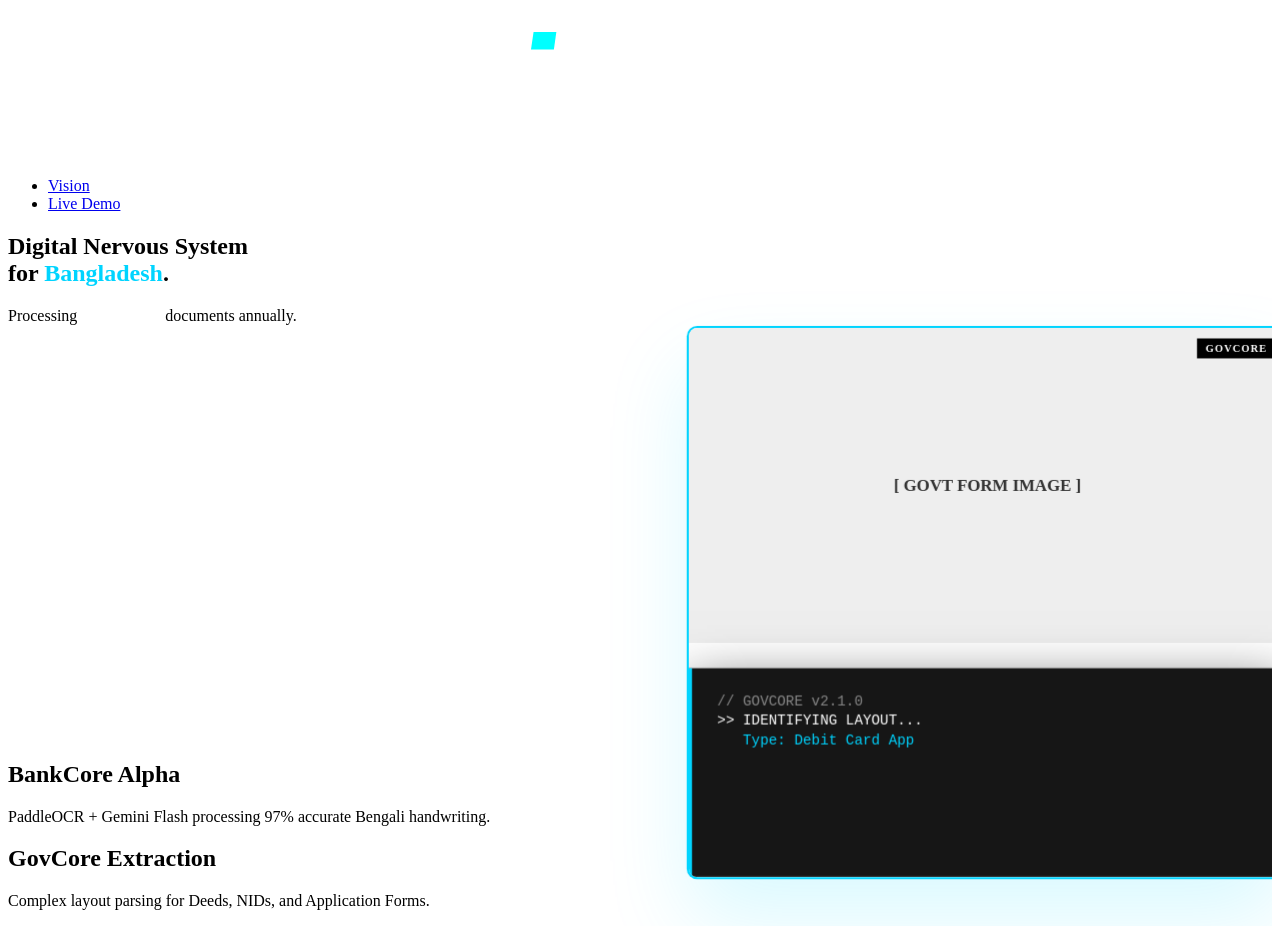
==== commit 1d933070: "Update index.html" ====
--- a/index.html
+++ b/index.html
@@ -9,20 +9,18 @@
 
   <style>
     :root {
-      --hex-red-1: #00D4FF; /* Electric Cyan */
+      --hex-red-1: #00D4FF; /* Cyan Accent */
       --hex-bg-1: #050505;  /* Deep Black */
       --font-code: 'Courier New', monospace;
     }
     
-    /* Ensure sticky sections work with the original layout engine */
-    body[data-template="monarq"] .home-section {
-      height: 100vh;
-      display: flex;
-      flex-direction: column;
-      justify-content: center;
+    /* Fix layout inside the .page wrapper */
+    .page {
+      width: 100%;
+      overflow-x: hidden;
     }
 
-    /* Terminal Window */
+    /* Terminal Window Styling */
     .monarq-terminal {
       background: rgba(10, 10, 10, 0.95);
       border: 1px solid #333;
@@ -35,9 +33,10 @@
       white-space: pre-wrap;
       font-size: 0.85rem;
       position: relative;
+      margin-top: 1.5rem;
     }
     
-    /* Document Card */
+    /* Card 3D Effect */
     .doc-card {
       background: #fff;
       border-radius: 8px;
@@ -47,15 +46,20 @@
       opacity: 0.4;
       filter: grayscale(100%);
       box-shadow: 0 20px 40px rgba(0,0,0,0.6);
+      position: absolute;
+      top: 0; left: 0; width: 100%;
     }
+    
+    /* Active State for Cards */
     .doc-card.active {
       transform: perspective(1000px) rotateY(0deg) scale(1.05);
       opacity: 1;
       filter: grayscale(0%);
       box-shadow: 0 0 0 2px var(--hex-red-1), 0 40px 80px rgba(0, 212, 255, 0.15);
+      z-index: 10;
     }
 
-    /* Badge */
+    /* Floating Badge */
     .status-badge {
       position: absolute; top: 10px; right: 10px;
       padding: 4px 8px; background: #000; color: #fff;
@@ -66,79 +70,91 @@
 
 <body data-template="monarq">
   
-  <header id="site-header">
-    <div class="layout-container" id="site-header-content">
-      <h1 class="heading-logo">
-        <a href="/"><span style="font-weight:900; font-size:1.5rem;">M0NARQ</span></a>
-      </h1>
-      <nav id="site-menu">
-        <ul>
-          <li><a class="main-nav-link" href="#intro">Vision</a></li>
-          <li><a class="main-nav-link" href="#demo">Live Demo</a></li>
-        </ul>
-      </nav>
-    </div>
-  </header>
-  
-  <main id="home" class="layout-container">
+  <div class="page">
+
+    <header id="site-header">
+      <div class="layout-container" id="site-header-content">
+        <h1 class="heading-logo header-logo">
+          <a href="/">
+            <img src="assets/images/anime-js-logo-v4.svg" alt="M0NARQ" width="580" height="118" style="filter: hue-rotate(180deg) brightness(2);" />
+          </a>
+        </h1>
+        <nav id="site-menu">
+          <ul>
+            <li><a class="main-nav-link" href="#intro">Vision</a></li>
+            <li><a class="main-nav-link" href="#demo">Live Demo</a></li>
+          </ul>
+        </nav>
+      </div>
+    </header>
     
-    <section id="intro" class="home-section text-layout">
-      <div class="home-section-content">
-        <div class="home-section-text">
-          <h2 class="text-xxxxl">Digital Nervous System<br>for <span style="color:var(--hex-red-1)">Bangladesh</span></h2>
-          <p>Processing <span id="counter">0</span> documents annually.</p>
-        </div>
-      </div>
-    </section>
-
-    <section id="demo" class="home-section-container" style="position: relative;">
+    <main id="home" class="layout-container">
       
-      <div class="home-section fixed-section" style="pointer-events: none;">
-        <div class="home-section-content" style="display: flex; align-items: center; justify-content: flex-end;">
-          <div style="width: 45%; position: relative;">
-            
-            <div id="vis-cheque" class="doc-card" style="position: absolute; width: 100%;">
-              <div class="status-badge">BANKCORE</div>
-              <img src="https://placehold.co/600x300/111/FFF?text=Cheque+Scanning..." style="width:100%">
-              <div class="monarq-terminal" id="term-cheque" style="display:none; margin-top:1rem;"></div>
-            </div>
-
-            <div id="vis-form" class="doc-card" style="position: absolute; width: 100%; opacity: 0;">
-              <div class="status-badge">GOVCORE</div>
-              <img src="https://placehold.co/500x700/111/FFF?text=Form+Extraction..." style="width:100%">
-              <div class="monarq-terminal" id="term-form" style="display:none; margin-top:1rem;"></div>
-            </div>
-
+      <section id="intro" class="home-section text-layout">
+        <div class="home-section-content">
+          <div class="home-section-text">
+            <h2 class="text-xxxxl">Digital Nervous System<br>for <span style="color:var(--hex-red-1)">Bangladesh</span>.</h2>
+            <p class="text-l">Processing <span id="counter" style="color:#fff; font-weight:bold;">0</span> documents annually.</p>
           </div>
         </div>
-      </div>
+      </section>
 
-      <div style="position: relative; z-index: 2;">
+      <section id="demo" class="home-section-container" style="position: relative;">
         
-        <section id="step-cheque" class="home-section feature-section text-layout" data-trigger="cheque">
-          <div class="home-section-content">
-            <div class="home-section-text">
-              <h2>BankCore Alpha</h2>
-              <p>PaddleOCR + Gemini Flash processing 97% accurate Bengali handwriting.</p>
+        <div class="home-section fixed-section" style="pointer-events: none;">
+          <div class="home-section-content" style="display: flex; align-items: center; justify-content: flex-end;">
+            <div style="width: 45%; position: relative; height: 400px;">
+              
+              <div id="vis-cheque" class="doc-card">
+                <div class="status-badge">BANKCORE</div>
+                <div style="height:200px; background:#eee; display:flex; align-items:center; justify-content:center; color:#333; font-weight:bold;">
+                   [ CITY BANK CHEQUE IMAGE ]
+                </div>
+                <div class="monarq-terminal" id="term-cheque" style="display:none; min-height: 150px; border-top: none;"></div>
+              </div>
+
+              <div id="vis-form" class="doc-card" style="opacity: 0;">
+                <div class="status-badge">GOVCORE</div>
+                <div style="height:300px; background:#eee; display:flex; align-items:center; justify-content:center; color:#333; font-weight:bold;">
+                   [ GOVT FORM IMAGE ]
+                </div>
+                <div class="monarq-terminal" id="term-form" style="display:none; min-height: 150px; border-top: none;"></div>
+              </div>
+
             </div>
           </div>
-        </section>
+        </div>
 
-        <section id="step-form" class="home-section feature-section text-layout" data-trigger="form">
-          <div class="home-section-content">
-            <div class="home-section-text">
-              <h2>GovCore Extraction</h2>
-              <p>Complex layout parsing for Deeds, NIDs, and Application Forms.</p>
+        <div style="position: relative; z-index: 2;">
+          
+          <section id="step-cheque" class="home-section feature-section text-layout" data-trigger="cheque">
+            <div class="home-section-content">
+              <div class="home-section-text">
+                <h2 class="text-xxl">BankCore Alpha</h2>
+                <p>PaddleOCR + Gemini Flash processing 97% accurate Bengali handwriting.</p>
+              </div>
             </div>
-          </div>
-        </section>
+          </section>
 
-      </div>
-    </section>
+          <section id="step-form" class="home-section feature-section text-layout" data-trigger="form">
+            <div class="home-section-content">
+              <div class="home-section-text">
+                <h2 class="text-xxl">GovCore Extraction</h2>
+                <p>Complex layout parsing for Deeds, NIDs, and Application Forms.</p>
+              </div>
+            </div>
+          </section>
+          
+          <div class="section-spacer"></div>
 
-  </main>
+        </div>
+      </section>
 
-  <script src="assets/js/scripts.js?v=4.1.2"></script>
+    </main>
+
+    <div id="engine" style="display:none;"></div>
+  
+  </div> <script src="assets/js/scripts.js?v=4.1.2"></script>
   
   <script src="assets/js/monarq-logic.js"></script>
 
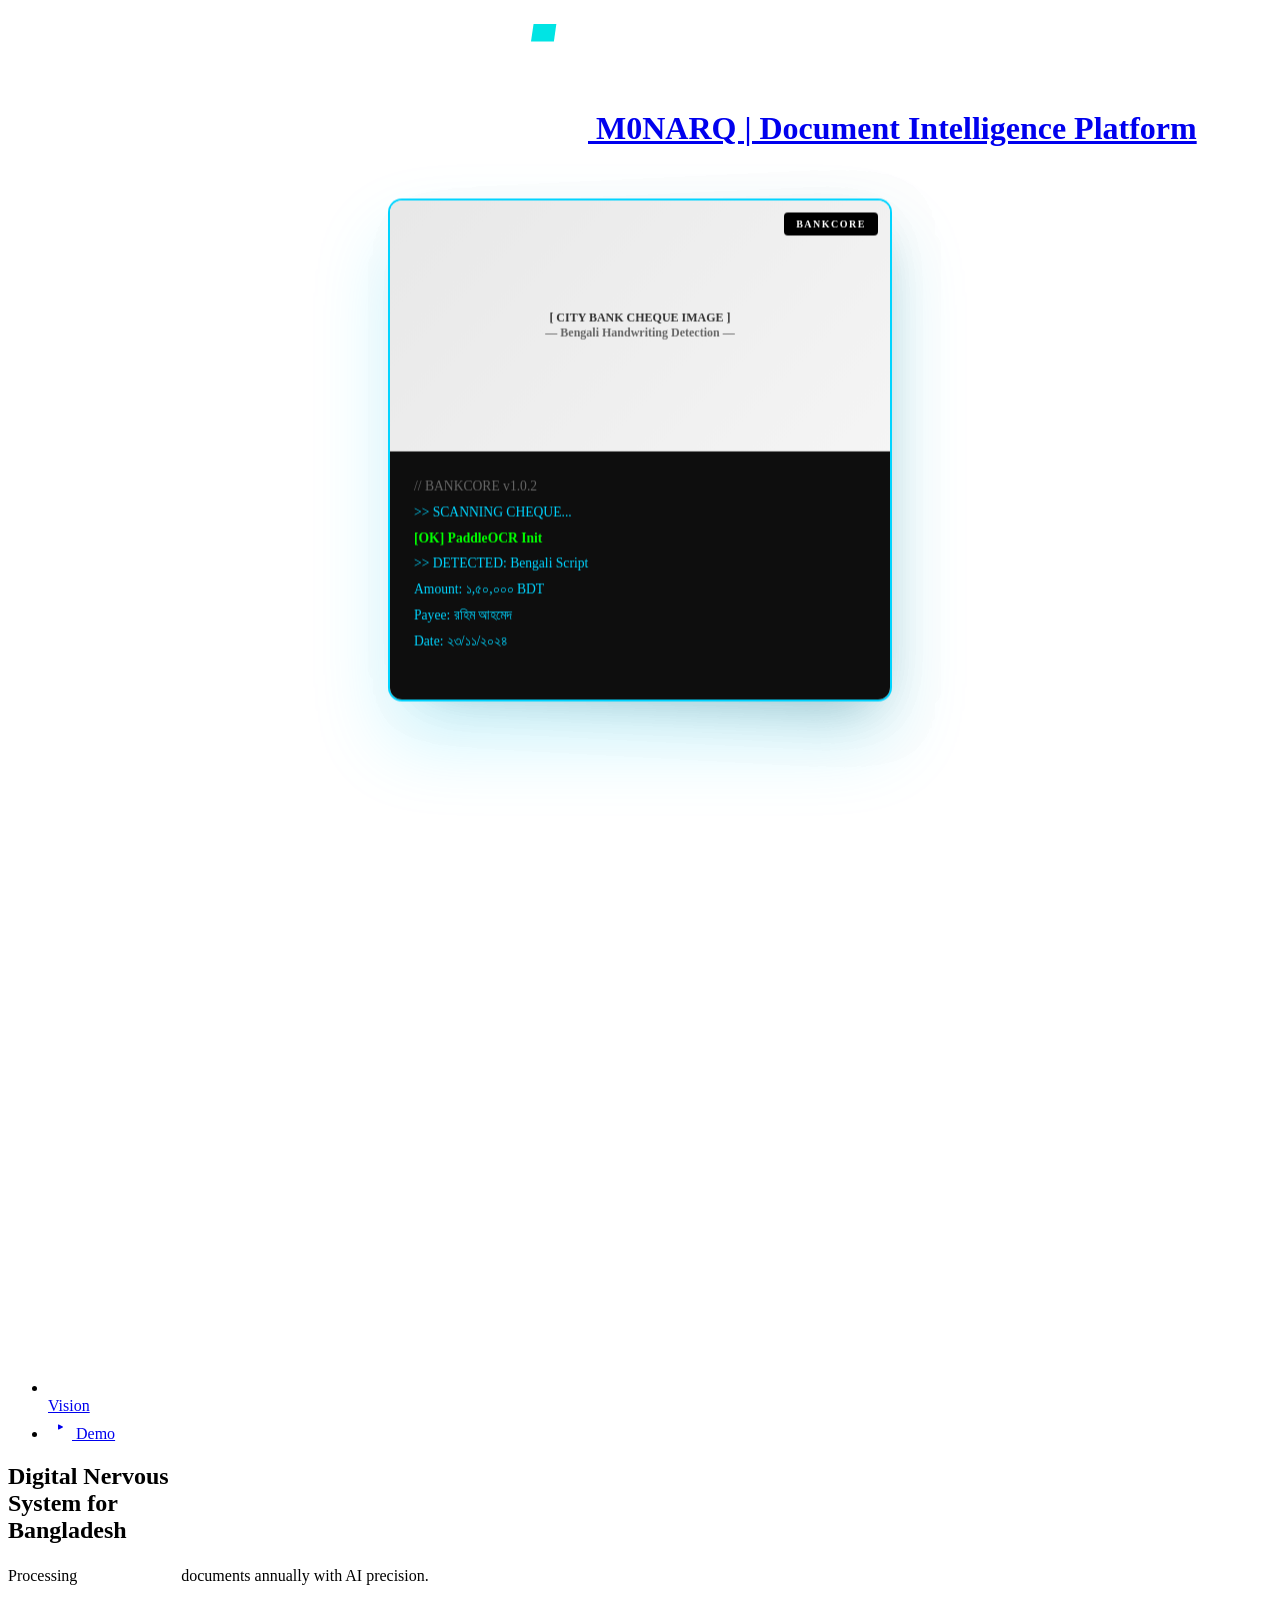
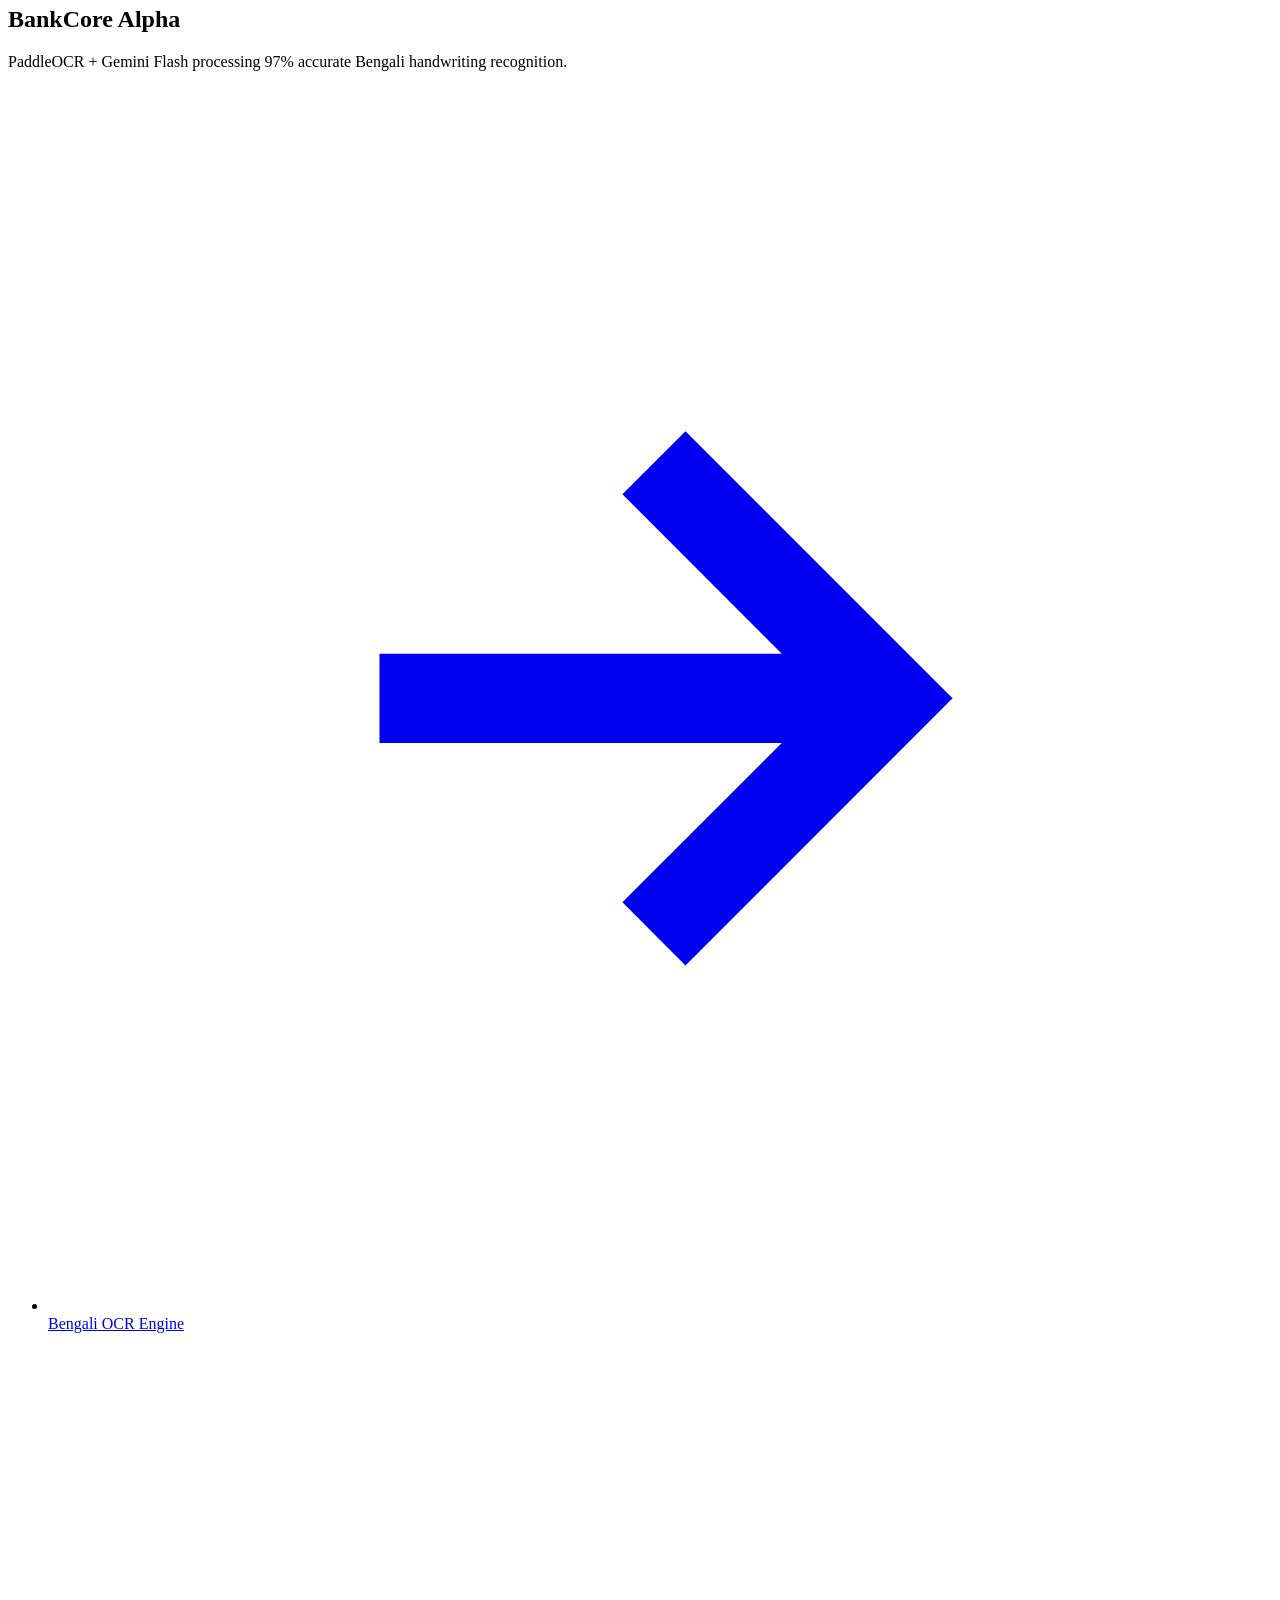
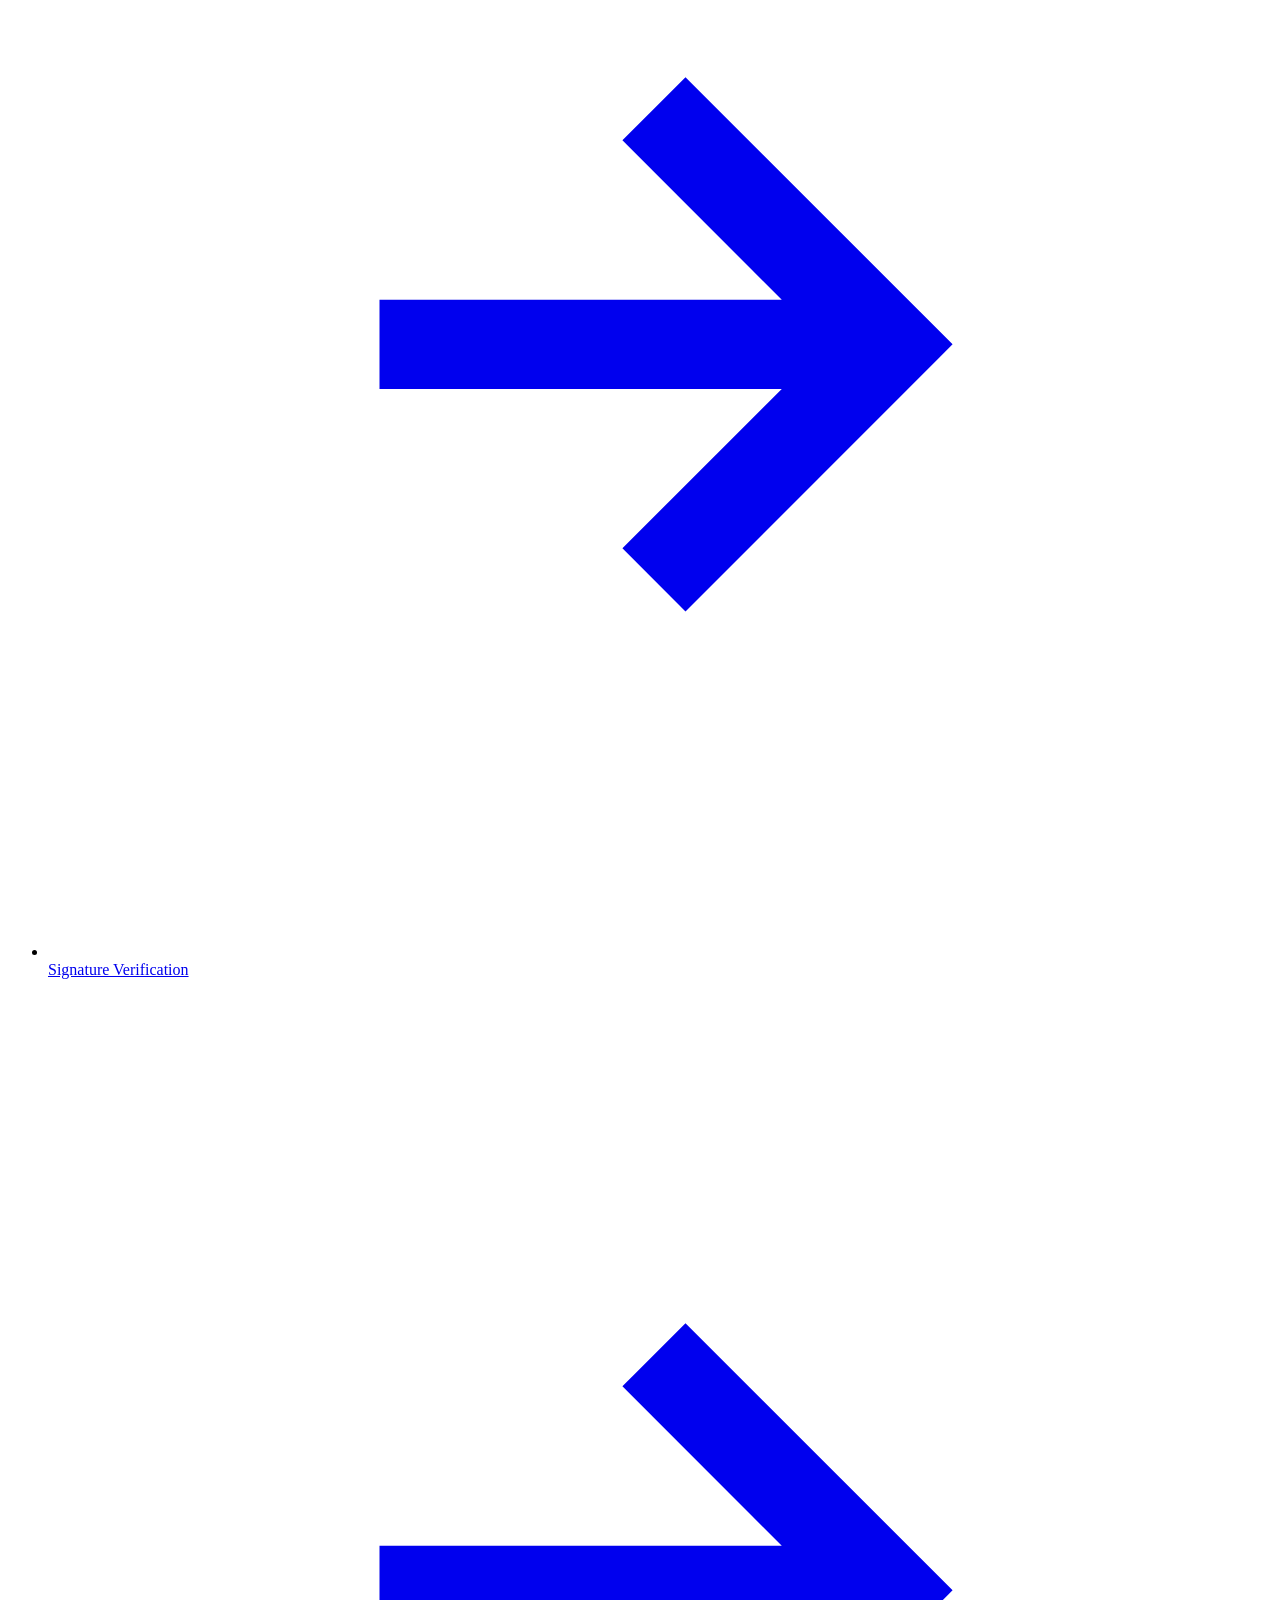
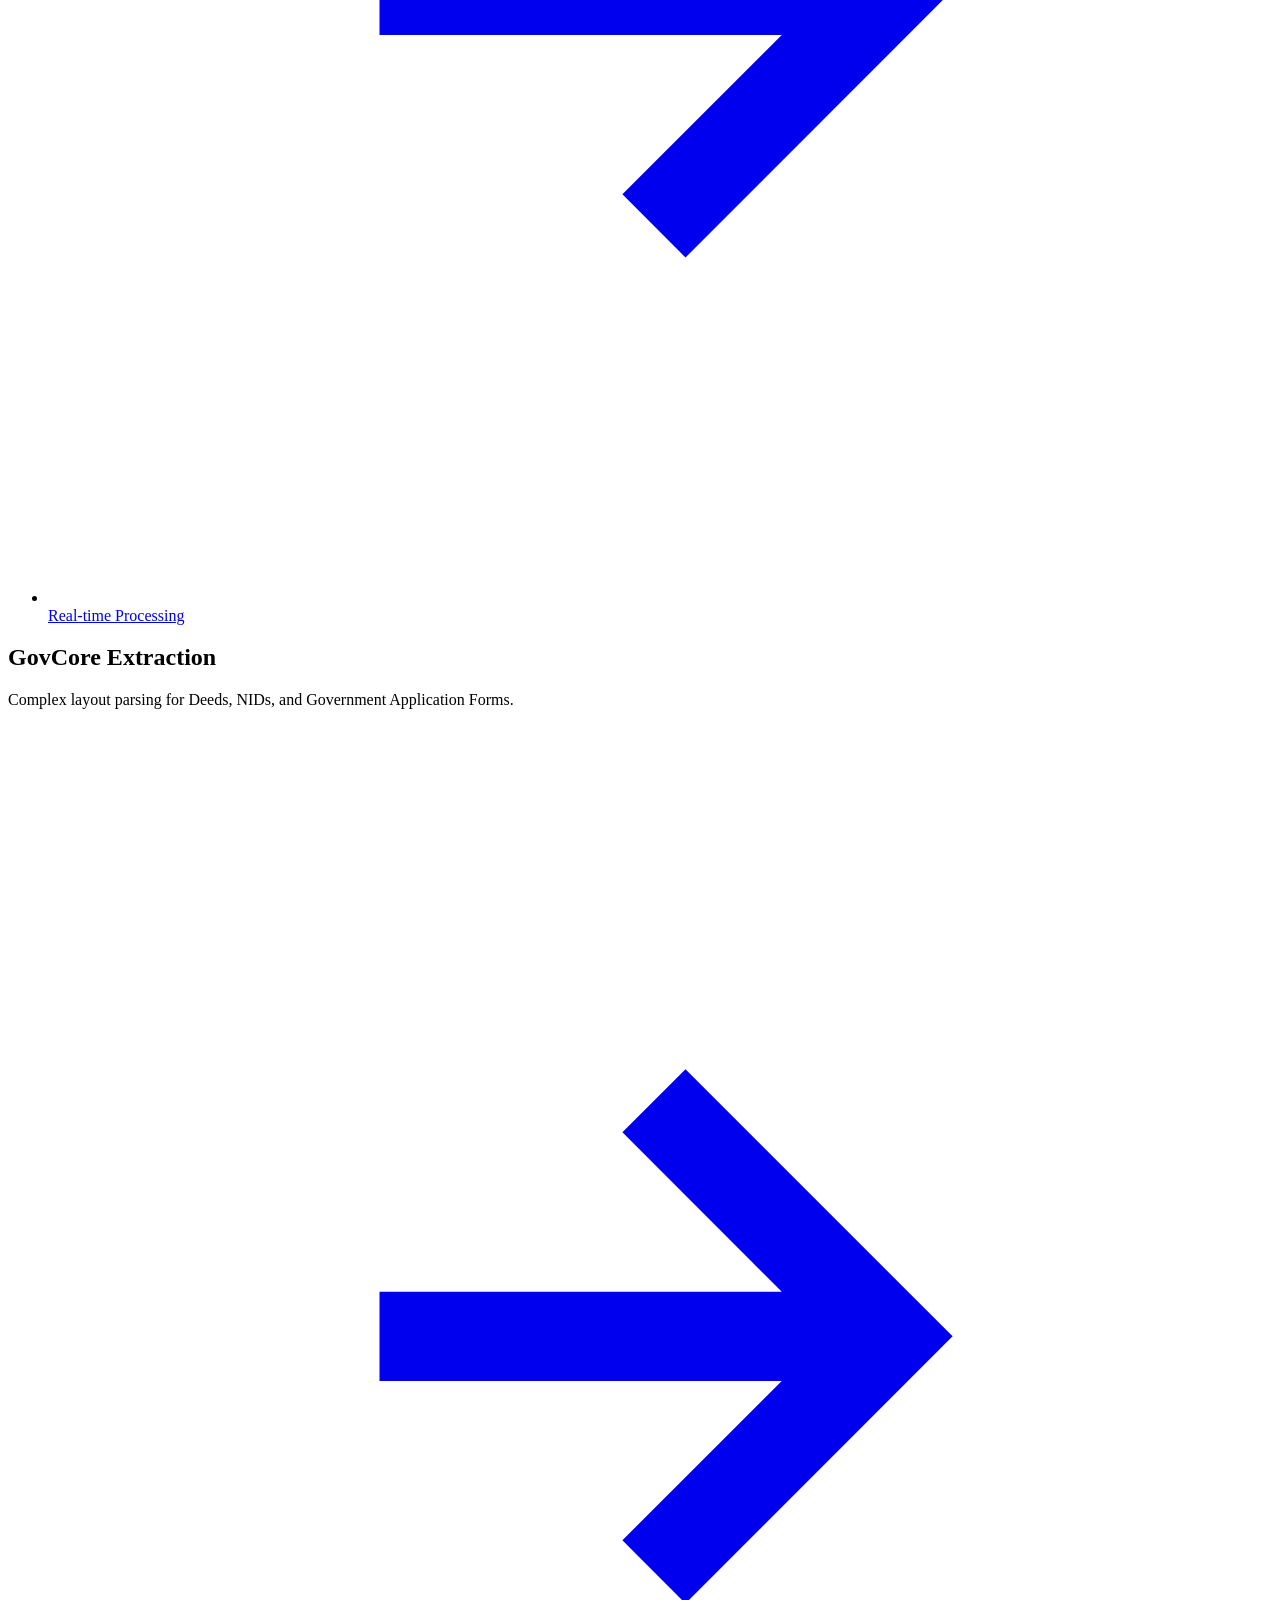
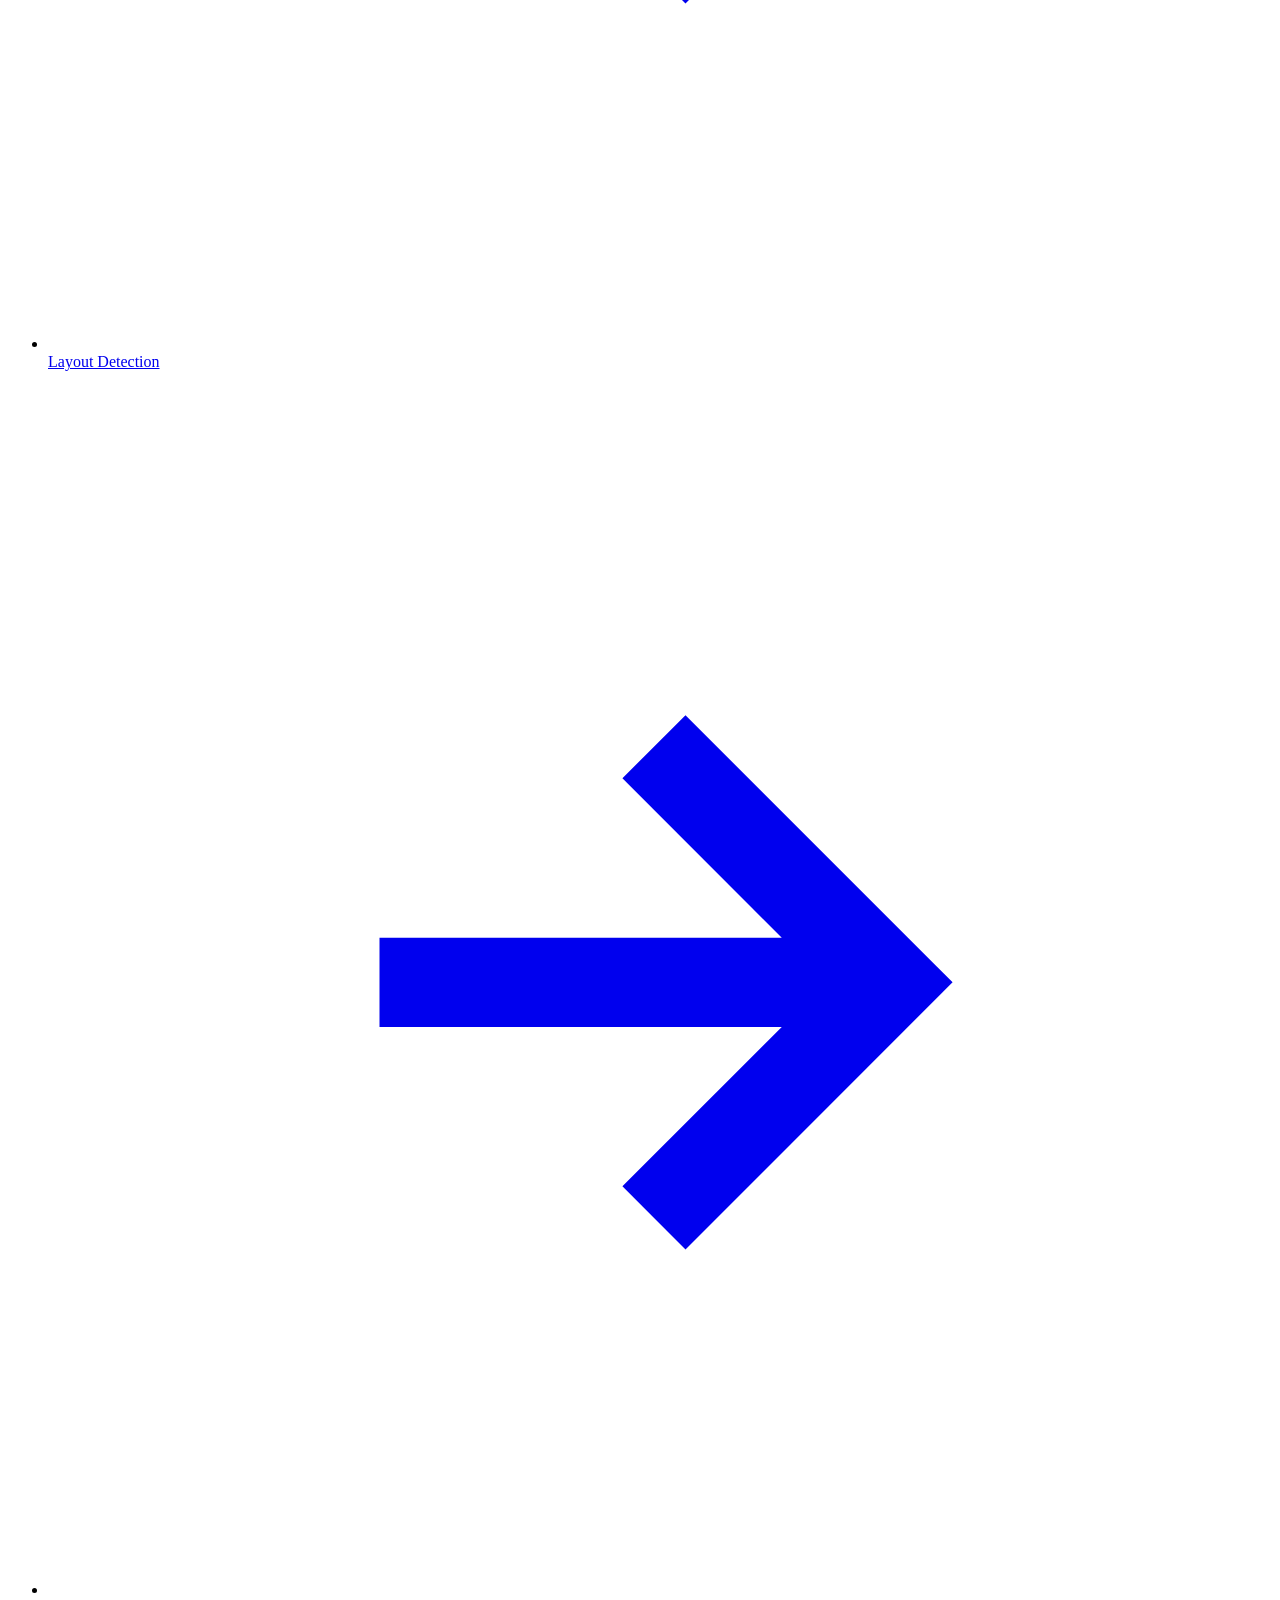
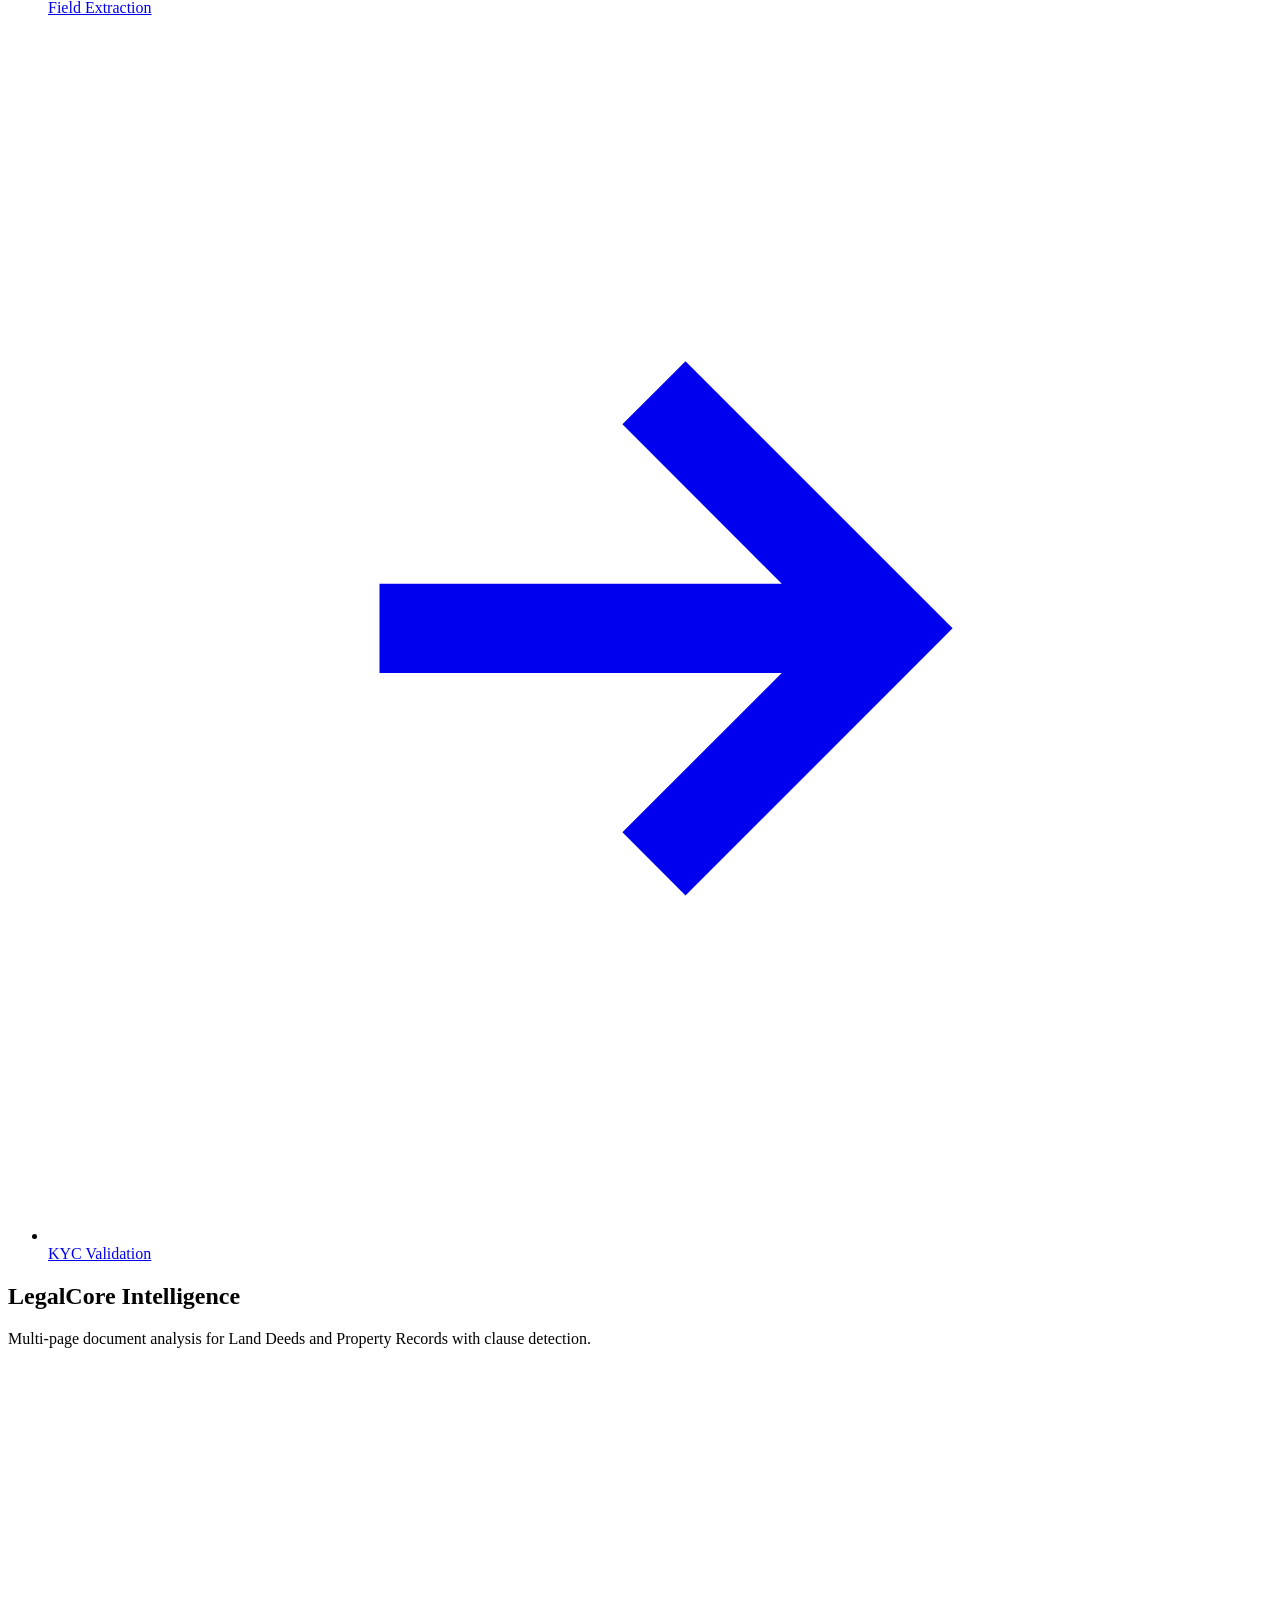
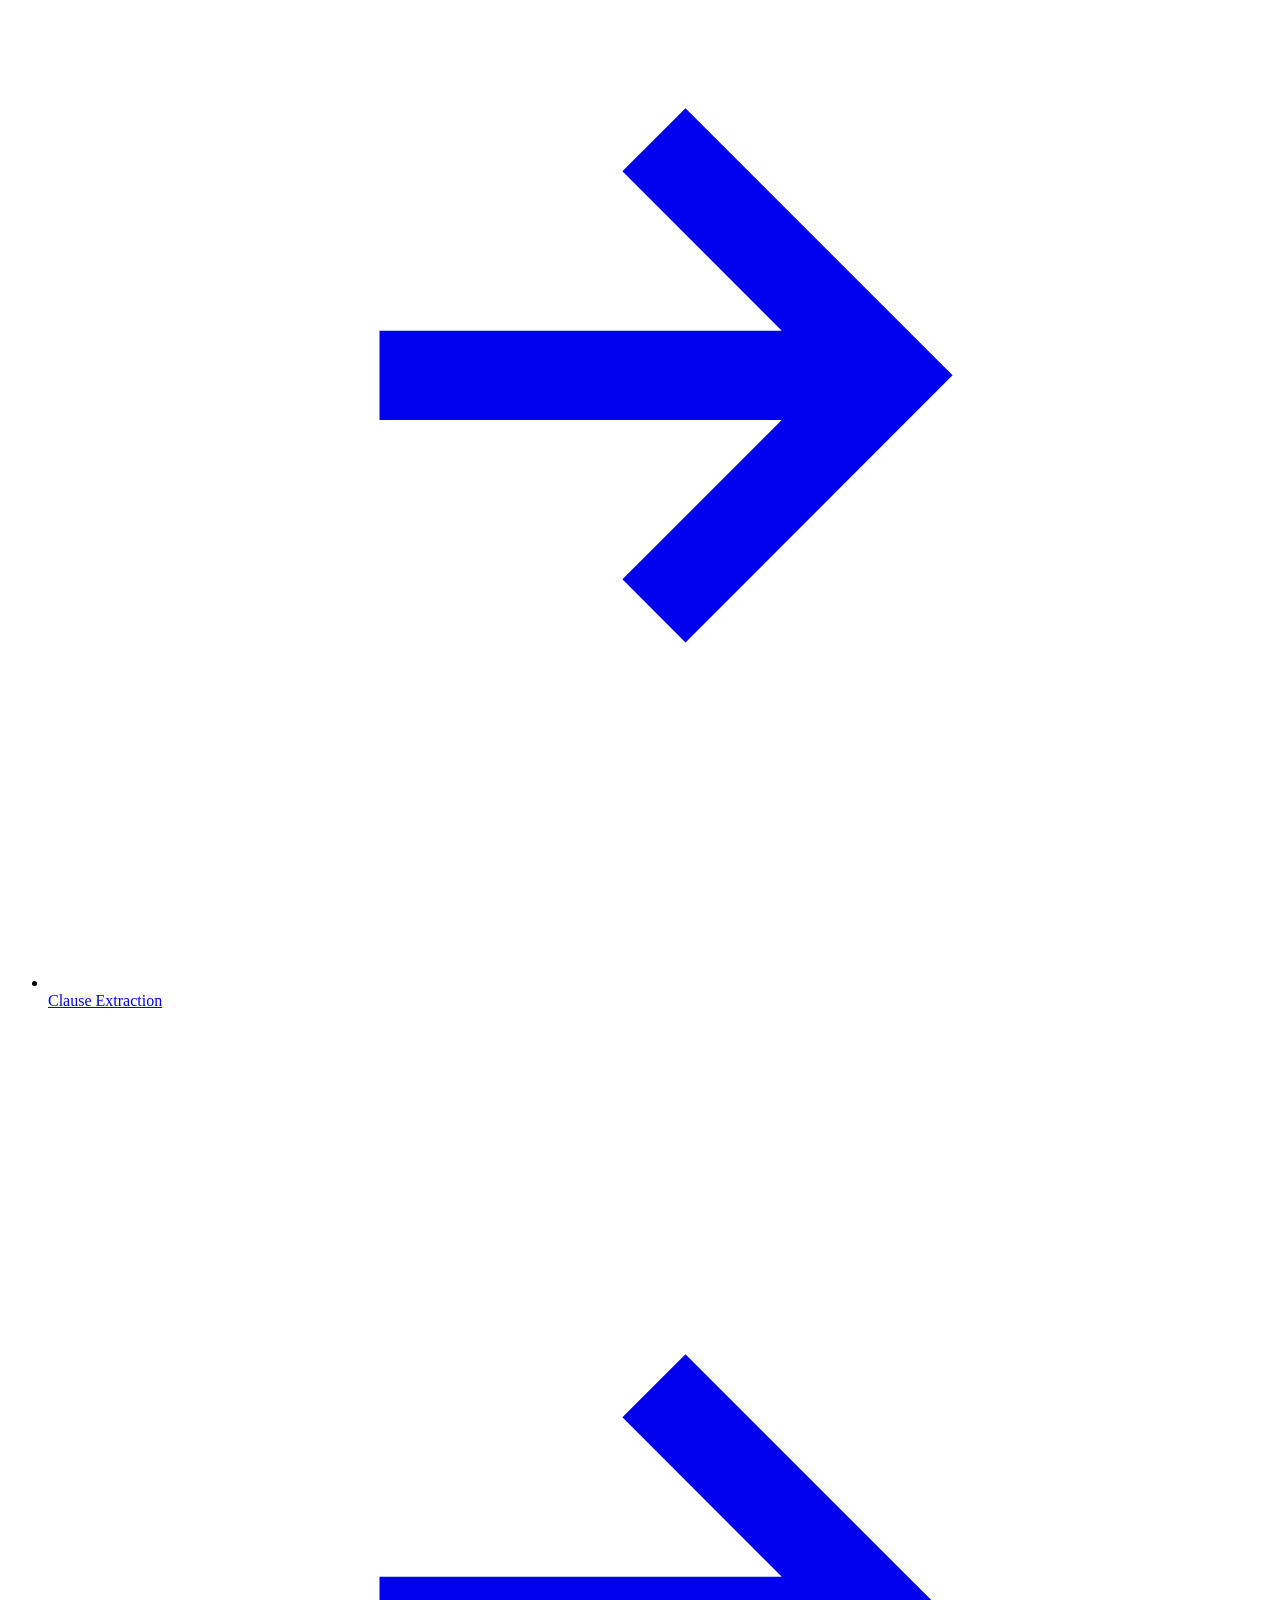
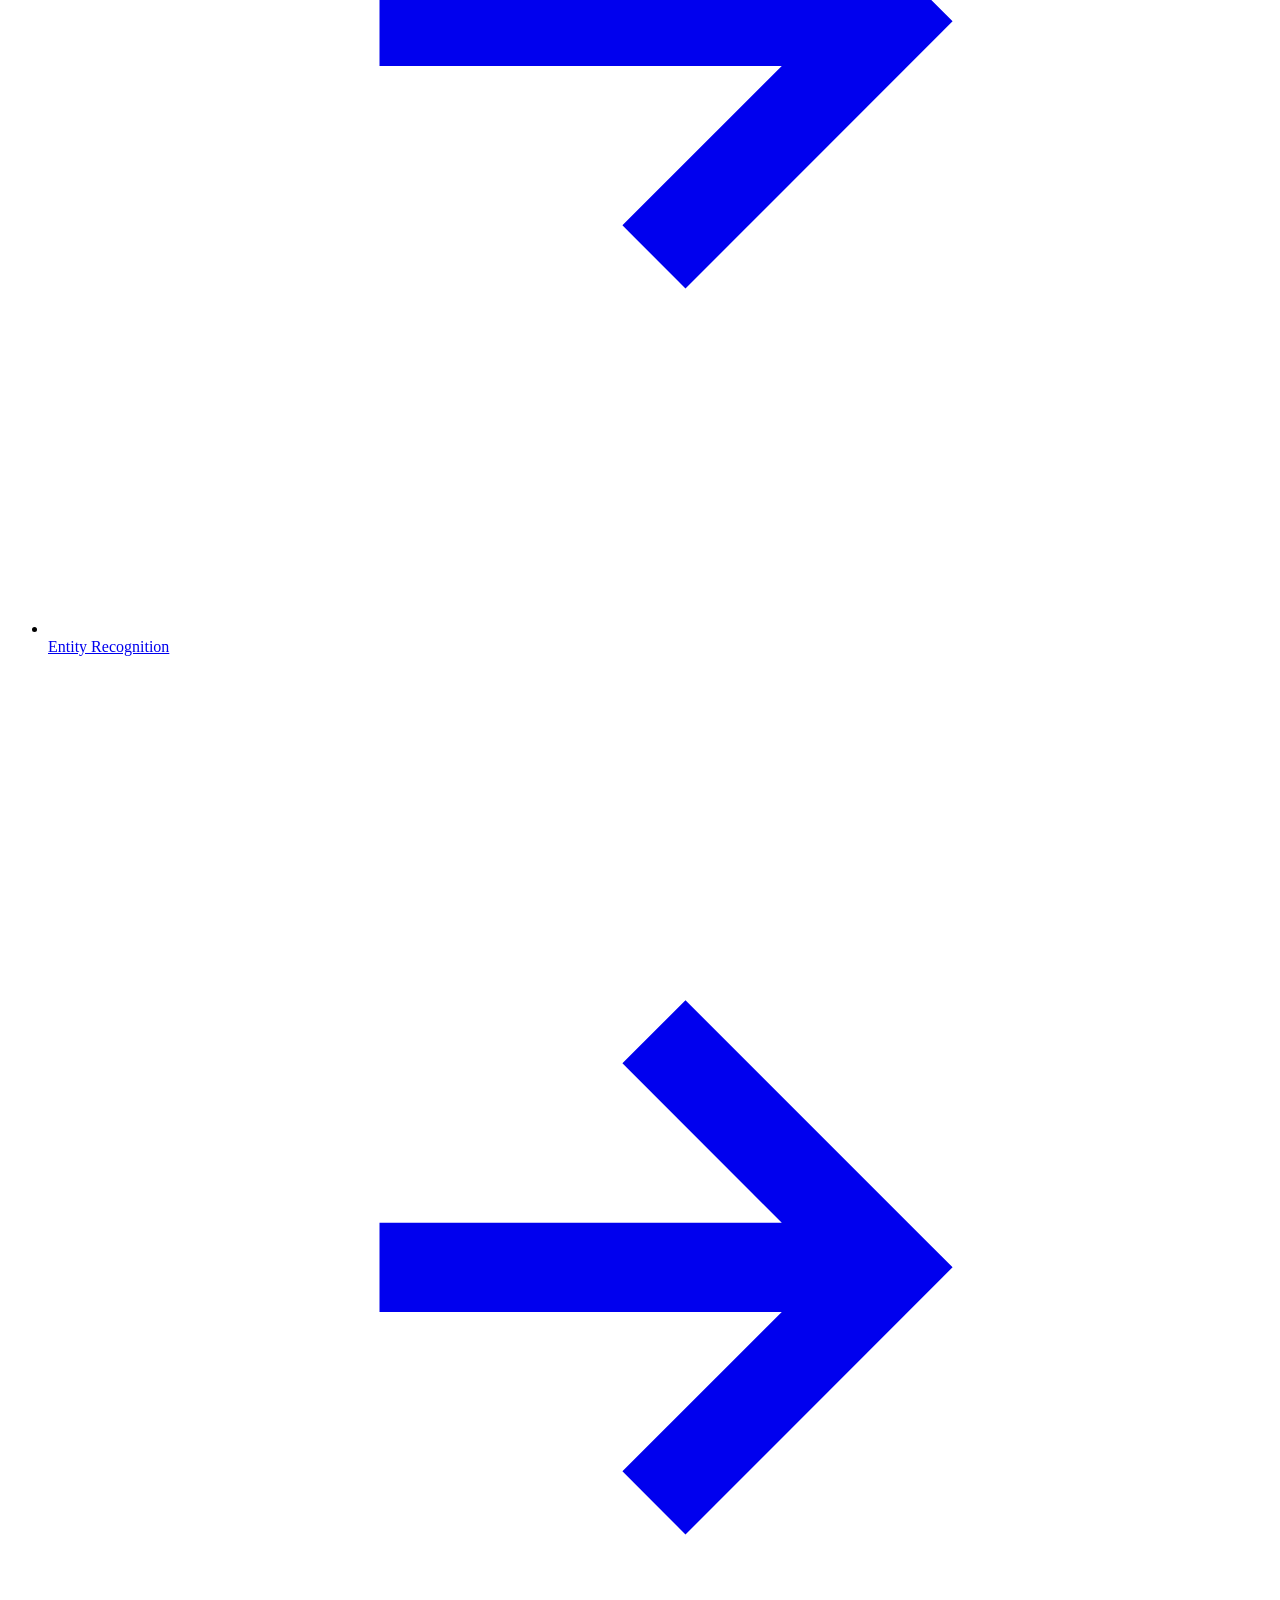
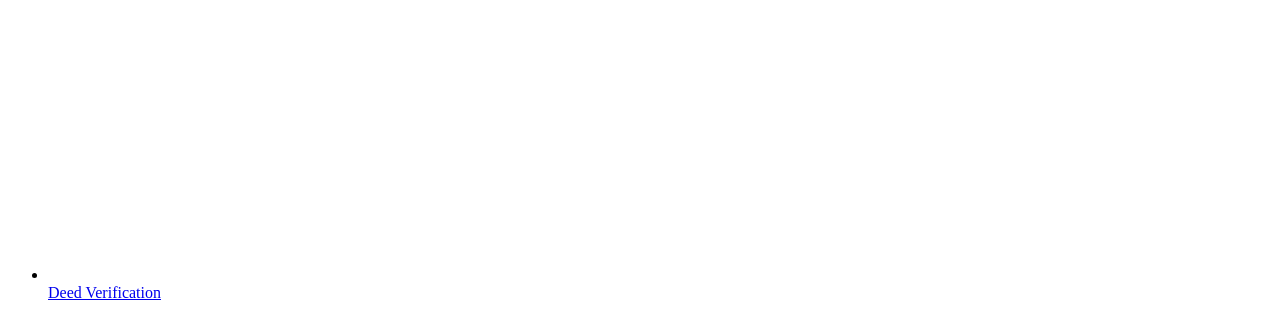
==== commit 0bba0f11: "Update index.html" ====
--- a/index.html
+++ b/index.html
@@ -3,160 +3,514 @@
 <head>
   <meta charset="UTF-8">
   <meta name="viewport" content="width=device-width, initial-scale=1.0">
+  <meta name="darkreader-lock">
+  <link rel="icon" href="assets/images/favicon.png">
   <title>M0NARQ | The Nervous System of Digital Bangladesh</title>
   
-  <link rel="stylesheet" href="assets/css/styles.css?v=4.1.2.css">
-
+  <link href="assets/css/styles.css?v=4.1.2.css" rel="stylesheet">
+  
   <style>
+    /* Override original anime.js colors with M0NARQ cyan */
     :root {
-      --hex-red-1: #00D4FF; /* Cyan Accent */
-      --hex-bg-1: #050505;  /* Deep Black */
-      --font-code: 'Courier New', monospace;
-    }
-    
-    /* Fix layout inside the .page wrapper */
-    .page {
-      width: 100%;
-      overflow-x: hidden;
-    }
-
-    /* Terminal Window Styling */
+      --hex-red-1: #00D4FF !important;
+      --rgb-red-1: 0, 212, 255 !important;
+      --hex-red-2: #0099CC !important;
+      --hex-red-3: #0A3A4A !important;
+      --hex-red-4: #051F28 !important;
+      --hex-red-5: #0D4A5A !important;
+    }
+    
+    /* Make page visible immediately - override anime.js fade-in */
+    body[data-template=home] .page {
+      opacity: 1 !important;
+    }
+    
+    /* Fix fixed-section visibility */
+    .fixed-section {
+      opacity: 1 !important;
+      pointer-events: auto !important;
+    }
+    
+    /* Card container setup */
+    .feature-section-demo-wrapper {
+      pointer-events: auto !important;
+    }
+    
+    .doc-card {
+      position: absolute;
+      top: 50%;
+      left: 50%;
+      transform: translate(-50%, -50%) perspective(1000px) rotateY(-10deg) scale(0.9);
+      width: 90%;
+      max-width: 500px;
+      background: #fff;
+      border-radius: 12px;
+      overflow: hidden;
+      box-shadow: 0 20px 60px rgba(0, 0, 0, 0.8);
+      opacity: 0.2;
+      filter: grayscale(100%);
+      transition: all 0.8s cubic-bezier(0.2, 0.8, 0.2, 1);
+      z-index: 1;
+    }
+    
+    .doc-card.active {
+      transform: translate(-50%, -50%) perspective(1000px) rotateY(0deg) scale(1);
+      opacity: 1;
+      filter: grayscale(0%);
+      box-shadow: 0 0 0 2px var(--hex-red-1), 0 40px 80px rgba(0, 212, 255, 0.2);
+      z-index: 10;
+    }
+    
+    .card-header {
+      background: linear-gradient(135deg, #e8e8e8 0%, #f5f5f5 100%);
+      height: 250px;
+      display: flex;
+      align-items: center;
+      justify-content: center;
+      color: #333;
+      font-weight: bold;
+      font-size: 0.9rem;
+      position: relative;
+      border-bottom: 1px solid #ddd;
+    }
+    
+    .status-badge {
+      position: absolute;
+      top: 12px;
+      right: 12px;
+      padding: 6px 12px;
+      background: #000;
+      color: #fff;
+      font-size: 10px;
+      font-weight: bold;
+      letter-spacing: 1.5px;
+      border-radius: 4px;
+    }
+    
     .monarq-terminal {
-      background: rgba(10, 10, 10, 0.95);
-      border: 1px solid #333;
-      border-left: 3px solid var(--hex-red-1);
+      background: rgba(10, 10, 10, 0.98);
       padding: 1.5rem;
       font-family: var(--font-code);
-      color: #00D4FF;
-      min-height: 300px;
-      box-shadow: 0 20px 50px rgba(0,0,0,0.8);
-      white-space: pre-wrap;
+      color: var(--hex-red-1);
       font-size: 0.85rem;
-      position: relative;
-      margin-top: 1.5rem;
-    }
-    
-    /* Card 3D Effect */
-    .doc-card {
-      background: #fff;
-      border-radius: 8px;
-      overflow: hidden;
-      transform: perspective(1000px) rotateY(-5deg);
-      transition: all 0.6s cubic-bezier(0.2, 0.8, 0.2, 1);
-      opacity: 0.4;
-      filter: grayscale(100%);
-      box-shadow: 0 20px 40px rgba(0,0,0,0.6);
-      position: absolute;
-      top: 0; left: 0; width: 100%;
-    }
-    
-    /* Active State for Cards */
-    .doc-card.active {
-      transform: perspective(1000px) rotateY(0deg) scale(1.05);
-      opacity: 1;
-      filter: grayscale(0%);
-      box-shadow: 0 0 0 2px var(--hex-red-1), 0 40px 80px rgba(0, 212, 255, 0.15);
-      z-index: 10;
-    }
-
-    /* Floating Badge */
-    .status-badge {
-      position: absolute; top: 10px; right: 10px;
-      padding: 4px 8px; background: #000; color: #fff;
-      font-size: 10px; font-weight: bold; letter-spacing: 1px;
+      line-height: 1.6;
+      min-height: 200px;
+      max-height: 300px;
+      overflow-y: auto;
+    }
+    
+    .terminal-line {
+      margin-bottom: 4px;
+      opacity: 0;
+      animation: fadeIn 0.4s forwards;
+    }
+    
+    @keyframes fadeIn {
+      to { opacity: 1; }
+    }
+    
+    .terminal-comment { color: #666; }
+    .terminal-success { color: #0f0; font-weight: bold; }
+    .terminal-warning { color: #ffa500; }
+    .terminal-info { color: var(--hex-red-1); }
+    
+    /* Counter styling */
+    #counter {
+      color: #fff;
+      font-weight: bold;
+      font-size: 1.2em;
+    }
+    
+    /* Ensure proper stacking */
+    .feature-section {
+      z-index: 1;
+    }
+    
+    .feature-section.is-active {
+      z-index: 2;
     }
   </style>
 </head>
 
-<body data-template="monarq">
-  
-  <div class="page">
-
-    <header id="site-header">
-      <div class="layout-container" id="site-header-content">
+<body data-template="home">
+  <div class="page is-ready">
+    
+    <header id="site-header" class="layout-container text-ui ui-overlay">
+      <div id="site-header-content">
         <h1 class="heading-logo header-logo">
-          <a href="/">
-            <img src="assets/images/anime-js-logo-v4.svg" alt="M0NARQ" width="580" height="118" style="filter: hue-rotate(180deg) brightness(2);" />
+          <a href="index.html">
+            <img src="assets/images/anime-js-logo-v4.svg" alt="M0NARQ logo" width="580" height="118" 
+                 style="filter: hue-rotate(180deg) brightness(1.5);" />
+            <span>M0NARQ | Document Intelligence Platform</span>
           </a>
         </h1>
         <nav id="site-menu">
           <ul>
-            <li><a class="main-nav-link" href="#intro">Vision</a></li>
-            <li><a class="main-nav-link" href="#demo">Live Demo</a></li>
+            <li><a class="main-nav-link" href="#intro" title="Vision">
+              <svg xmlns="http://www.w3.org/2000/svg" viewBox="0 0 24 24" class="icon">
+                <g fill="none" fill-rule="evenodd">
+                  <path fill="#FFFFFF" fill-rule="nonzero" d="M16.167 6.125H7.833A3.375 3.375 0 0 0 4.458 9.5v5a3.375 3.375 0 0 0 3.375 3.375h8.334a3.375 3.375 0 0 0 3.375-3.375v-5a3.375 3.375 0 0 0-3.375-3.375zm-8.334 1.75h8.334c.897 0 1.625.728 1.625 1.625v5c0 .897-.728 1.625-1.625 1.625H7.833A1.625 1.625 0 0 1 6.208 14.5v-5c0-.897.728-1.625 1.625-1.625z"/>
+                </g>
+              </svg>
+              <span>Vision</span>
+            </a></li>
+            <li><a class="main-nav-link" href="#demo" title="Live Demo">
+              <svg xmlns="http://www.w3.org/2000/svg" width="24" height="24" viewBox="0 0 24 24" class="icon">
+                <g fill="none">
+                  <path fill="currentColor" d="M10,10.0706309 L10,13.9294941 C10,14.2445758 10.2554242,14.5 10.5705059,14.5 C10.6590742,14.5 10.7464261,14.479379 10.8256439,14.4397701 L14.6845071,12.5103385 C14.9663248,12.3694297 15.0805539,12.0267421 14.9396451,11.7449245 C14.8844409,11.634516 14.7949156,11.5449908 14.6845071,11.4897865 L10.8256439,9.56035488 C10.5438263,9.41944606 10.2011387,9.53367523 10.0602299,9.81549288 C10.033824,9.86830478 10.0158571,9.92473182 10.0068132,9.9827243 L10,10.0706309 Z"/>
+                </g>
+              </svg>
+              <span>Demo</span>
+            </a></li>
           </ul>
         </nav>
       </div>
     </header>
-    
+
     <main id="home" class="layout-container">
       
-      <section id="intro" class="home-section text-layout">
-        <div class="home-section-content">
-          <div class="home-section-text">
-            <h2 class="text-xxxxl">Digital Nervous System<br>for <span style="color:var(--hex-red-1)">Bangladesh</span>.</h2>
-            <p class="text-l">Processing <span id="counter" style="color:#fff; font-weight:bold;">0</span> documents annually.</p>
+      <!-- INTRO SECTION -->
+      <section id="intro" data-chapter="intro" data-label="VISION">
+        <div class="home-section text-layout">
+          <div class="home-section-content">
+            <div class="home-section-text home-section-text-short">
+              <h2>Digital Nervous<br>System for<br><span class="animation-engine red-dot">Bangladesh</span></h2>
+              <p>Processing <span id="counter">0</span> documents annually with AI precision.</p>
+            </div>
           </div>
         </div>
+        <div class="section-spacer"></div>
       </section>
 
-      <section id="demo" class="home-section-container" style="position: relative;">
+      <!-- FEATURES GALLERY -->
+      <section id="features-gallery" data-label="CAPABILITIES">
         
-        <div class="home-section fixed-section" style="pointer-events: none;">
-          <div class="home-section-content" style="display: flex; align-items: center; justify-content: flex-end;">
-            <div style="width: 45%; position: relative; height: 400px;">
-              
-              <div id="vis-cheque" class="doc-card">
-                <div class="status-badge">BANKCORE</div>
-                <div style="height:200px; background:#eee; display:flex; align-items:center; justify-content:center; color:#333; font-weight:bold;">
-                   [ CITY BANK CHEQUE IMAGE ]
+        <!-- BankCore Section -->
+        <section id="bankcore" class="home-section feature-section text-layout theme-color-getting-started" 
+                 data-chapter="bankcore" data-demo="bankcore">
+          <div class="home-section-content">
+            <div class="home-section-text">
+              <div class="home-section-text-heading">
+                <h2>BankCore Alpha</h2>
+                <p>PaddleOCR + Gemini Flash processing 97% accurate Bengali handwriting recognition.</p>
+              </div>
+              <ul class="links-list">
+                <li><a class="text-ui" href="#bankcore">
+                  <svg xmlns="http://www.w3.org/2000/svg" viewBox="0 0 24 24" class="icon">
+                    <g fill="none" fill-rule="evenodd">
+                      <polygon fill="currentColor" fill-rule="nonzero" points="17.737 11.987 12.5 17.225 11.263 15.987 14.388 12.862 6.5 12.862 6.5 11.112 14.388 11.112 11.263 7.987 12.5 6.75"/>
+                    </g>
+                  </svg>
+                  Bengali OCR Engine
+                </a></li>
+                <li><a class="text-ui" href="#bankcore">
+                  <svg xmlns="http://www.w3.org/2000/svg" viewBox="0 0 24 24" class="icon">
+                    <g fill="none" fill-rule="evenodd">
+                      <polygon fill="currentColor" fill-rule="nonzero" points="17.737 11.987 12.5 17.225 11.263 15.987 14.388 12.862 6.5 12.862 6.5 11.112 14.388 11.112 11.263 7.987 12.5 6.75"/>
+                    </g>
+                  </svg>
+                  Signature Verification
+                </a></li>
+                <li><a class="text-ui" href="#bankcore">
+                  <svg xmlns="http://www.w3.org/2000/svg" viewBox="0 0 24 24" class="icon">
+                    <g fill="none" fill-rule="evenodd">
+                      <polygon fill="currentColor" fill-rule="nonzero" points="17.737 11.987 12.5 17.225 11.263 15.987 14.388 12.862 6.5 12.862 6.5 11.112 14.388 11.112 11.263 7.987 12.5 6.75"/>
+                    </g>
+                  </svg>
+                  Real-time Processing
+                </a></li>
+              </ul>
+            </div>
+            <div class="feature-section-demo-wrapper">
+              <div class="feature-section-demo fixed-section">
+                <div id="vis-bankcore" class="doc-card">
+                  <div class="card-header">
+                    <div class="status-badge">BANKCORE</div>
+                    <div style="font-size: 0.75rem; text-align: center; padding: 1rem;">
+                      [ CITY BANK CHEQUE IMAGE ]<br>
+                      <span style="color: #666;">— Bengali Handwriting Detection —</span>
+                    </div>
+                  </div>
+                  <div class="monarq-terminal" id="term-bankcore"></div>
                 </div>
-                <div class="monarq-terminal" id="term-cheque" style="display:none; min-height: 150px; border-top: none;"></div>
               </div>
-
-              <div id="vis-form" class="doc-card" style="opacity: 0;">
-                <div class="status-badge">GOVCORE</div>
-                <div style="height:300px; background:#eee; display:flex; align-items:center; justify-content:center; color:#333; font-weight:bold;">
-                   [ GOVT FORM IMAGE ]
+            </div>
+          </div>
+        </section>
+
+        <!-- GovCore Section -->
+        <section id="govcore" class="home-section feature-section text-layout theme-color-animation" 
+                 data-chapter="govcore" data-demo="govcore">
+          <div class="home-section-content">
+            <div class="home-section-text">
+              <div class="home-section-text-heading">
+                <h2>GovCore Extraction</h2>
+                <p>Complex layout parsing for Deeds, NIDs, and Government Application Forms.</p>
+              </div>
+              <ul class="links-list">
+                <li><a class="text-ui" href="#govcore">
+                  <svg xmlns="http://www.w3.org/2000/svg" viewBox="0 0 24 24" class="icon">
+                    <g fill="none" fill-rule="evenodd">
+                      <polygon fill="currentColor" fill-rule="nonzero" points="17.737 11.987 12.5 17.225 11.263 15.987 14.388 12.862 6.5 12.862 6.5 11.112 14.388 11.112 11.263 7.987 12.5 6.75"/>
+                    </g>
+                  </svg>
+                  Layout Detection
+                </a></li>
+                <li><a class="text-ui" href="#govcore">
+                  <svg xmlns="http://www.w3.org/2000/svg" viewBox="0 0 24 24" class="icon">
+                    <g fill="none" fill-rule="evenodd">
+                      <polygon fill="currentColor" fill-rule="nonzero" points="17.737 11.987 12.5 17.225 11.263 15.987 14.388 12.862 6.5 12.862 6.5 11.112 14.388 11.112 11.263 7.987 12.5 6.75"/>
+                    </g>
+                  </svg>
+                  Field Extraction
+                </a></li>
+                <li><a class="text-ui" href="#govcore">
+                  <svg xmlns="http://www.w3.org/2000/svg" viewBox="0 0 24 24" class="icon">
+                    <g fill="none" fill-rule="evenodd">
+                      <polygon fill="currentColor" fill-rule="nonzero" points="17.737 11.987 12.5 17.225 11.263 15.987 14.388 12.862 6.5 12.862 6.5 11.112 14.388 11.112 11.263 7.987 12.5 6.75"/>
+                    </g>
+                  </svg>
+                  KYC Validation
+                </a></li>
+              </ul>
+            </div>
+            <div class="feature-section-demo-wrapper">
+              <div class="feature-section-demo fixed-section">
+                <div id="vis-govcore" class="doc-card">
+                  <div class="card-header">
+                    <div class="status-badge">GOVCORE</div>
+                    <div style="font-size: 0.75rem; text-align: center; padding: 1rem;">
+                      [ GOVERNMENT FORM IMAGE ]<br>
+                      <span style="color: #666;">— Structured Data Extraction —</span>
+                    </div>
+                  </div>
+                  <div class="monarq-terminal" id="term-govcore"></div>
                 </div>
-                <div class="monarq-terminal" id="term-form" style="display:none; min-height: 150px; border-top: none;"></div>
               </div>
-
             </div>
           </div>
-        </div>
-
-        <div style="position: relative; z-index: 2;">
+        </section>
+
+        <!-- LegalCore Section -->
+        <section id="legalcore" class="home-section feature-section text-layout theme-color-timeline" 
+                 data-chapter="legalcore" data-demo="legalcore">
+          <div class="home-section-content">
+            <div class="home-section-text">
+              <div class="home-section-text-heading">
+                <h2>LegalCore Intelligence</h2>
+                <p>Multi-page document analysis for Land Deeds and Property Records with clause detection.</p>
+              </div>
+              <ul class="links-list">
+                <li><a class="text-ui" href="#legalcore">
+                  <svg xmlns="http://www.w3.org/2000/svg" viewBox="0 0 24 24" class="icon">
+                    <g fill="none" fill-rule="evenodd">
+                      <polygon fill="currentColor" fill-rule="nonzero" points="17.737 11.987 12.5 17.225 11.263 15.987 14.388 12.862 6.5 12.862 6.5 11.112 14.388 11.112 11.263 7.987 12.5 6.75"/>
+                    </g>
+                  </svg>
+                  Clause Extraction
+                </a></li>
+                <li><a class="text-ui" href="#legalcore">
+                  <svg xmlns="http://www.w3.org/2000/svg" viewBox="0 0 24 24" class="icon">
+                    <g fill="none" fill-rule="evenodd">
+                      <polygon fill="currentColor" fill-rule="nonzero" points="17.737 11.987 12.5 17.225 11.263 15.987 14.388 12.862 6.5 12.862 6.5 11.112 14.388 11.112 11.263 7.987 12.5 6.75"/>
+                    </g>
+                  </svg>
+                  Entity Recognition
+                </a></li>
+                <li><a class="text-ui" href="#legalcore">
+                  <svg xmlns="http://www.w3.org/2000/svg" viewBox="0 0 24 24" class="icon">
+                    <g fill="none" fill-rule="evenodd">
+                      <polygon fill="currentColor" fill-rule="nonzero" points="17.737 11.987 12.5 17.225 11.263 15.987 14.388 12.862 6.5 12.862 6.5 11.112 14.388 11.112 11.263 7.987 12.5 6.75"/>
+                    </g>
+                  </svg>
+                  Deed Verification
+                </a></li>
+              </ul>
+            </div>
+            <div class="feature-section-demo-wrapper">
+              <div class="feature-section-demo fixed-section">
+                <div id="vis-legalcore" class="doc-card">
+                  <div class="card-header">
+                    <div class="status-badge">LEGALCORE</div>
+                    <div style="font-size: 0.75rem; text-align: center; padding: 1rem;">
+                      [ LAND DEED DOCUMENT ]<br>
+                      <span style="color: #666;">— Legal Entity Analysis —</span>
+                    </div>
+                  </div>
+                  <div class="monarq-terminal" id="term-legalcore"></div>
+                </div>
+              </div>
+            </div>
+          </div>
+        </section>
+
+      </section>
+
+      <div class="section-spacer"></div>
+
+    </main>
+
+    <div id="engine"></div>
+
+  </div>
+
+  <script src="assets/js/scripts.js?v=4.1.2"></script>
+  
+  <script>
+    window.addEventListener('load', () => {
+      console.log("M0NARQ: System Initializing...");
+
+      // Counter Animation
+      if (typeof anime !== 'undefined') {
+        const counterEl = document.getElementById('counter');
+        if (counterEl) {
+          let obj = { val: 0 };
+          anime({
+            targets: obj,
+            val: 256000000,
+            round: 1,
+            easing: 'easeOutExpo',
+            duration: 4000,
+            update: function() {
+              counterEl.innerHTML = obj.val.toLocaleString();
+            }
+          });
+        }
+      } else {
+        // Fallback vanilla JS
+        const counter = document.getElementById('counter');
+        if (counter) {
+          const target = 256000000;
+          const duration = 3000;
+          const start = Date.now();
           
-          <section id="step-cheque" class="home-section feature-section text-layout" data-trigger="cheque">
-            <div class="home-section-content">
-              <div class="home-section-text">
-                <h2 class="text-xxl">BankCore Alpha</h2>
-                <p>PaddleOCR + Gemini Flash processing 97% accurate Bengali handwriting.</p>
-              </div>
-            </div>
-          </section>
-
-          <section id="step-form" class="home-section feature-section text-layout" data-trigger="form">
-            <div class="home-section-content">
-              <div class="home-section-text">
-                <h2 class="text-xxl">GovCore Extraction</h2>
-                <p>Complex layout parsing for Deeds, NIDs, and Application Forms.</p>
-              </div>
-            </div>
-          </section>
+          function update() {
+            const elapsed = Date.now() - start;
+            const progress = Math.min(elapsed / duration, 1);
+            const easeOut = 1 - Math.pow(1 - progress, 3);
+            const current = Math.floor(easeOut * target);
+            counter.textContent = current.toLocaleString();
+            
+            if (progress < 1) {
+              requestAnimationFrame(update);
+            }
+          }
+          update();
+        }
+      }
+
+      // Scroll Observer for sections
+      const observer = new IntersectionObserver((entries) => {
+        entries.forEach(entry => {
+          if (entry.isIntersecting) {
+            const section = entry.target;
+            const demo = section.dataset.demo;
+            if (demo) {
+              activateDemo(demo);
+              section.classList.add('is-active');
+            }
+          } else {
+            entry.target.classList.remove('is-active');
+          }
+        });
+      }, { threshold: 0.5 });
+
+      document.querySelectorAll('[data-demo]').forEach(el => observer.observe(el));
+
+      // Demo Activation
+      let activeDemo = null;
+
+      function activateDemo(demoId) {
+        // Reset all cards
+        document.querySelectorAll('.doc-card').forEach(card => {
+          card.classList.remove('active');
+        });
+
+        // Activate current
+        const activeCard = document.getElementById(`vis-${demoId}`);
+        const activeTerm = document.getElementById(`term-${demoId}`);
+        
+        if (activeCard) {
+          activeCard.classList.add('active');
           
-          <div class="section-spacer"></div>
-
-        </div>
-      </section>
-
-    </main>
-
-    <div id="engine" style="display:none;"></div>
-  
-  </div> <script src="assets/js/scripts.js?v=4.1.2"></script>
-  
-  <script src="assets/js/monarq-logic.js"></script>
+          // Run terminal animation only once
+          if (activeDemo !== demoId && activeTerm) {
+            activeTerm.innerHTML = '';
+            if (demoId === 'bankcore') runBankCoreLog(activeTerm);
+            if (demoId === 'govcore') runGovCoreLog(activeTerm);
+            if (demoId === 'legalcore') runLegalCoreLog(activeTerm);
+            activeDemo = demoId;
+          }
+        }
+      }
+
+      // Terminal Animations
+      function runBankCoreLog(el) {
+        const lines = [
+          { text: "// BANKCORE v1.0.2", cls: "terminal-comment" },
+          { text: ">> SCANNING CHEQUE...", cls: "" },
+          { text: "   [OK] PaddleOCR Init", cls: "terminal-success" },
+          { text: ">> DETECTED: Bengali Script", cls: "terminal-info" },
+          { text: "   Amount: ১,৫০,০০০ BDT", cls: "" },
+          { text: "   Payee: রহিম আহমেদ", cls: "" },
+          { text: "   Date: ২৩/১১/২০২৪", cls: "" },
+          { text: ">> VERIFYING SIGNATURE...", cls: "terminal-warning" },
+          { text: "   MATCH CONFIRMED (99.2%)", cls: "terminal-success" },
+          { text: ">> FRAUD CHECK: PASSED", cls: "terminal-success" }
+        ];
+        printLines(el, lines);
+      }
+
+      function runGovCoreLog(el) {
+        const lines = [
+          { text: "// GOVCORE v2.1.0", cls: "terminal-comment" },
+          { text: ">> IDENTIFYING LAYOUT...", cls: "" },
+          { text: "   Type: Debit Card Application", cls: "terminal-info" },
+          { text: ">> EXTRACTING FIELDS:", cls: "" },
+          { text: "   - Name: রহিম আহমেদ", cls: "" },
+          { text: "   - NID: 1234567890123", cls: "" },
+          { text: "   - Phone: +8801711234567", cls: "" },
+          { text: "   - Address: Dhaka, BD", cls: "" },
+          { text: ">> VALIDATION CHECKS:", cls: "" },
+          { text: "   [PASS] KYC Compliant", cls: "terminal-success" },
+          { text: "   [PASS] Signature Present", cls: "terminal-success" }
+        ];
+        printLines(el, lines);
+      }
+
+      function runLegalCoreLog(el) {
+        const lines = [
+          { text: "// LEGALCORE v1.5.3", cls: "terminal-comment" },
+          { text: ">> ANALYZING DEED DOCUMENT...", cls: "" },
+          { text: "   Pages: 12", cls: "terminal-info" },
+          { text: ">> EXTRACTING ENTITIES:", cls: "" },
+          { text: "   - Buyer: রহিম আহমেদ", cls: "" },
+          { text: "   - Seller: করিম মিয়া", cls: "" },
+          { text: "   - Property: Plot 45, Dhanmondi", cls: "" },
+          { text: "   - Value: 2.5 Crore BDT", cls: "" },
+          { text: ">> CLAUSE DETECTION:", cls: "" },
+          { text: "   Found 8 legal clauses", cls: "terminal-success" },
+          { text: ">> VERIFICATION: COMPLETE", cls: "terminal-success" }
+        ];
+        printLines(el, lines);
+      }
+
+      function printLines(container, lines) {
+        lines.forEach((line, i) => {
+          setTimeout(() => {
+            const div = document.createElement('div');
+            div.className = `terminal-line ${line.cls}`;
+            div.textContent = line.text;
+            container.appendChild(div);
+            container.scrollTop = container.scrollHeight;
+          }, i * 400);
+        });
+      }
+
+      // Initialize first demo
+      setTimeout(() => activateDemo('bankcore'), 500);
+    });
+  </script>
 
 </body>
-</html>
+</html>
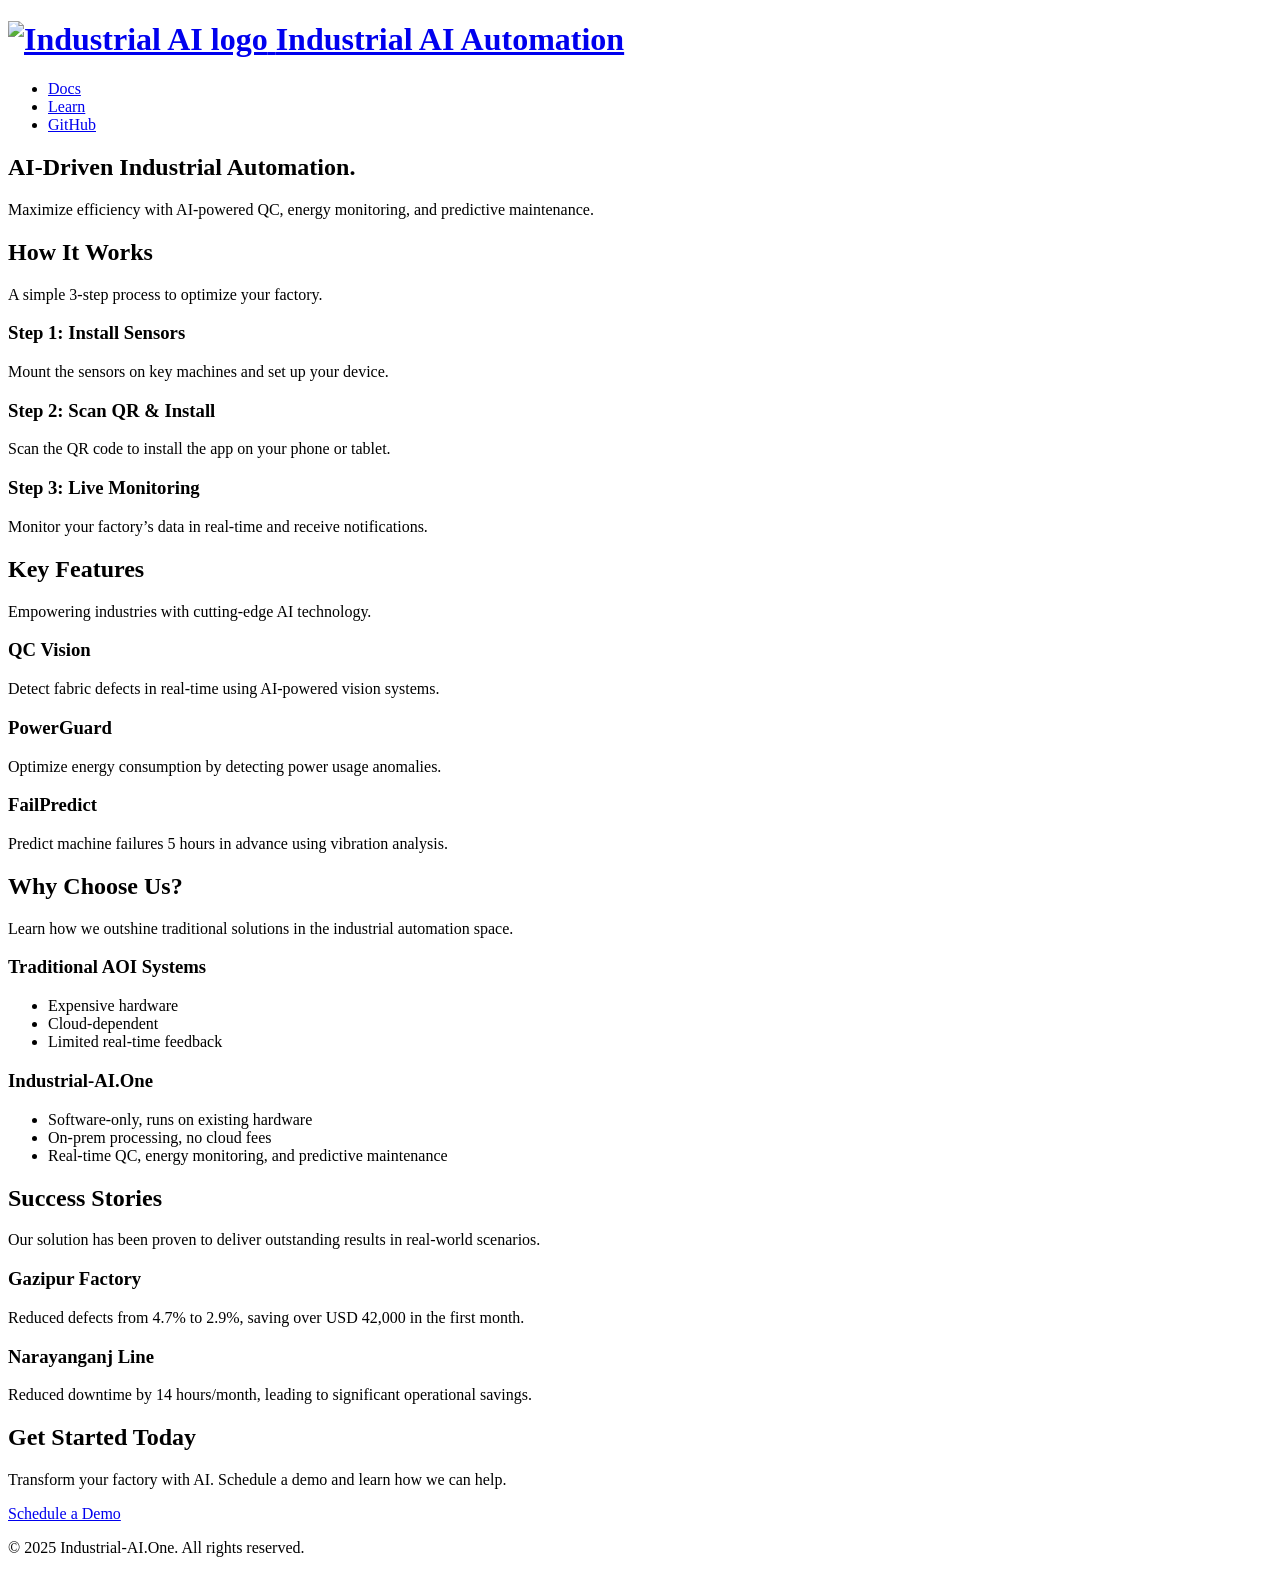
==== commit 8b75cb50: "Update index.html" ====
--- a/index.html
+++ b/index.html
@@ -5,512 +5,188 @@
   <meta name="viewport" content="width=device-width, initial-scale=1.0">
   <meta name="darkreader-lock">
   <link rel="icon" href="assets/images/favicon.png">
-  <title>M0NARQ | The Nervous System of Digital Bangladesh</title>
-  
+  <title>Industrial AI Solution</title>
+  <meta name="description" content="AI-powered industrial automation for QC, energy monitoring, and predictive maintenance.">
+  <meta property="og:title" content="Industrial AI Solution">
+  <meta property="og:url" content="/">
+  <meta property="og:description" content="AI-powered industrial automation for QC, energy monitoring, and predictive maintenance.">
+  <meta property="og:image" content="/media/site/industrial-ai-sharing-image.png">
+  <meta name="twitter:title" content="Industrial AI Solution">
+  <meta name="twitter:description" content="AI-powered industrial automation for QC, energy monitoring, and predictive maintenance.">
+  <meta name="twitter:card" content="summary_large_image">
+  <meta name="twitter:image" content="/media/site/industrial-ai-sharing-image.png">
   <link href="assets/css/styles.css?v=4.1.2.css" rel="stylesheet">
-  
-  <style>
-    /* Override original anime.js colors with M0NARQ cyan */
-    :root {
-      --hex-red-1: #00D4FF !important;
-      --rgb-red-1: 0, 212, 255 !important;
-      --hex-red-2: #0099CC !important;
-      --hex-red-3: #0A3A4A !important;
-      --hex-red-4: #051F28 !important;
-      --hex-red-5: #0D4A5A !important;
-    }
-    
-    /* Make page visible immediately - override anime.js fade-in */
-    body[data-template=home] .page {
-      opacity: 1 !important;
-    }
-    
-    /* Fix fixed-section visibility */
-    .fixed-section {
-      opacity: 1 !important;
-      pointer-events: auto !important;
-    }
-    
-    /* Card container setup */
-    .feature-section-demo-wrapper {
-      pointer-events: auto !important;
-    }
-    
-    .doc-card {
-      position: absolute;
-      top: 50%;
-      left: 50%;
-      transform: translate(-50%, -50%) perspective(1000px) rotateY(-10deg) scale(0.9);
-      width: 90%;
-      max-width: 500px;
-      background: #fff;
-      border-radius: 12px;
-      overflow: hidden;
-      box-shadow: 0 20px 60px rgba(0, 0, 0, 0.8);
-      opacity: 0.2;
-      filter: grayscale(100%);
-      transition: all 0.8s cubic-bezier(0.2, 0.8, 0.2, 1);
-      z-index: 1;
-    }
-    
-    .doc-card.active {
-      transform: translate(-50%, -50%) perspective(1000px) rotateY(0deg) scale(1);
-      opacity: 1;
-      filter: grayscale(0%);
-      box-shadow: 0 0 0 2px var(--hex-red-1), 0 40px 80px rgba(0, 212, 255, 0.2);
-      z-index: 10;
-    }
-    
-    .card-header {
-      background: linear-gradient(135deg, #e8e8e8 0%, #f5f5f5 100%);
-      height: 250px;
-      display: flex;
-      align-items: center;
-      justify-content: center;
-      color: #333;
-      font-weight: bold;
-      font-size: 0.9rem;
-      position: relative;
-      border-bottom: 1px solid #ddd;
-    }
-    
-    .status-badge {
-      position: absolute;
-      top: 12px;
-      right: 12px;
-      padding: 6px 12px;
-      background: #000;
-      color: #fff;
-      font-size: 10px;
-      font-weight: bold;
-      letter-spacing: 1.5px;
-      border-radius: 4px;
-    }
-    
-    .monarq-terminal {
-      background: rgba(10, 10, 10, 0.98);
-      padding: 1.5rem;
-      font-family: var(--font-code);
-      color: var(--hex-red-1);
-      font-size: 0.85rem;
-      line-height: 1.6;
-      min-height: 200px;
-      max-height: 300px;
-      overflow-y: auto;
-    }
-    
-    .terminal-line {
-      margin-bottom: 4px;
-      opacity: 0;
-      animation: fadeIn 0.4s forwards;
-    }
-    
-    @keyframes fadeIn {
-      to { opacity: 1; }
-    }
-    
-    .terminal-comment { color: #666; }
-    .terminal-success { color: #0f0; font-weight: bold; }
-    .terminal-warning { color: #ffa500; }
-    .terminal-info { color: var(--hex-red-1); }
-    
-    /* Counter styling */
-    #counter {
-      color: #fff;
-      font-weight: bold;
-      font-size: 1.2em;
-    }
-    
-    /* Ensure proper stacking */
-    .feature-section {
-      z-index: 1;
-    }
-    
-    .feature-section.is-active {
-      z-index: 2;
-    }
-  </style>
 </head>
-
+<script async src="https://www.googletagmanager.com/gtag/js?id=G-16LTPBS8QC"></script>
+<script>
+  window.paths = {
+    demos: '/documentation-demos',
+    'easings': '/assets/json/easings.json',
+    'github-sponsors': '/github-sponsors',
+    'platinum-sponsors': '/platinum-sponsors',
+    'gold-sponsors': '/gold-sponsors',
+    'silver-sponsors': '/silver-sponsors',
+  };
+  window.dataLayer = window.dataLayer || [];
+  function gtag(){dataLayer.push(arguments);}
+  gtag('js', new Date());
+  gtag('config', 'G-16LTPBS8QC');
+</script>
 <body data-template="home">
-  <div class="page is-ready">
-    
+  <div class="page">
     <header id="site-header" class="layout-container text-ui ui-overlay">
       <div id="site-header-content">
         <h1 class="heading-logo header-logo">
           <a href="index.html">
-            <img src="assets/images/anime-js-logo-v4.svg" alt="M0NARQ logo" width="580" height="118" 
-                 style="filter: hue-rotate(180deg) brightness(1.5);" />
-            <span>M0NARQ | Document Intelligence Platform</span>
+            <img src="assets/images/industrial-ai-logo.svg" alt="Industrial AI logo" width="580" height="118" />
+            <span>Industrial AI Automation</span>
           </a>
         </h1>
         <nav id="site-menu">
           <ul>
-            <li><a class="main-nav-link" href="#intro" title="Vision">
-              <svg xmlns="http://www.w3.org/2000/svg" viewBox="0 0 24 24" class="icon">
-                <g fill="none" fill-rule="evenodd">
-                  <path fill="#FFFFFF" fill-rule="nonzero" d="M16.167 6.125H7.833A3.375 3.375 0 0 0 4.458 9.5v5a3.375 3.375 0 0 0 3.375 3.375h8.334a3.375 3.375 0 0 0 3.375-3.375v-5a3.375 3.375 0 0 0-3.375-3.375zm-8.334 1.75h8.334c.897 0 1.625.728 1.625 1.625v5c0 .897-.728 1.625-1.625 1.625H7.833A1.625 1.625 0 0 1 6.208 14.5v-5c0-.897.728-1.625 1.625-1.625z"/>
-                </g>
-              </svg>
-              <span>Vision</span>
-            </a></li>
-            <li><a class="main-nav-link" href="#demo" title="Live Demo">
-              <svg xmlns="http://www.w3.org/2000/svg" width="24" height="24" viewBox="0 0 24 24" class="icon">
-                <g fill="none">
-                  <path fill="currentColor" d="M10,10.0706309 L10,13.9294941 C10,14.2445758 10.2554242,14.5 10.5705059,14.5 C10.6590742,14.5 10.7464261,14.479379 10.8256439,14.4397701 L14.6845071,12.5103385 C14.9663248,12.3694297 15.0805539,12.0267421 14.9396451,11.7449245 C14.8844409,11.634516 14.7949156,11.5449908 14.6845071,11.4897865 L10.8256439,9.56035488 C10.5438263,9.41944606 10.2011387,9.53367523 10.0602299,9.81549288 C10.033824,9.86830478 10.0158571,9.92473182 10.0068132,9.9827243 L10,10.0706309 Z"/>
-                </g>
-              </svg>
-              <span>Demo</span>
-            </a></li>
+            <li><a class="main-nav-link docs-link" data-id="docs" href="/documentation" title="Documentation">Docs</a></li>
+            <li><a class="main-nav-link" href="learn.html" title="Learn">Learn</a></li>
+            <li><a class="main-nav-link" href="https://github.com/sponsors/your-company" target="_blank" title="GitHub">GitHub</a></li>
           </ul>
         </nav>
       </div>
     </header>
-
     <main id="home" class="layout-container">
-      
-      <!-- INTRO SECTION -->
-      <section id="intro" data-chapter="intro" data-label="VISION">
+      <!-- Hero Section -->
+      <section id="intro" data-chapter="intro" data-label="HEADING">
         <div class="home-section text-layout">
           <div class="home-section-content">
             <div class="home-section-text home-section-text-short">
-              <h2>Digital Nervous<br>System for<br><span class="animation-engine red-dot">Bangladesh</span></h2>
-              <p>Processing <span id="counter">0</span> documents annually with AI precision.</p>
+              <h2>AI-Driven Industrial Automation<span class="animation-engine red-dot">.</span></h2>
+              <p>Maximize efficiency with AI-powered <span class="animate-anything-wrapper"><span class="animate-anything">QC, energy monitoring, and predictive maintenance</span><span class="animate-anything-dot">.</span></span></p>
             </div>
           </div>
         </div>
         <div class="section-spacer"></div>
       </section>
 
-      <!-- FEATURES GALLERY -->
-      <section id="features-gallery" data-label="CAPABILITIES">
-        
-        <!-- BankCore Section -->
-        <section id="bankcore" class="home-section feature-section text-layout theme-color-getting-started" 
-                 data-chapter="bankcore" data-demo="bankcore">
+      <!-- How It Works Section -->
+      <section id="how-it-works" data-chapter="how-it-works">
+        <div class="home-section fixed-section">
           <div class="home-section-content">
-            <div class="home-section-text">
-              <div class="home-section-text-heading">
-                <h2>BankCore Alpha</h2>
-                <p>PaddleOCR + Gemini Flash processing 97% accurate Bengali handwriting recognition.</p>
+            <div class="home-section-text text-layout home-section-text-short">
+              <h2 class="section-heading">How It Works</h2>
+              <p>A simple 3-step process to optimize your factory.</p>
+            </div>
+            <div class="steps">
+              <div class="step" data-aos="fade-up" data-delay="0.2">
+                <h3>Step 1: Install Sensors</h3>
+                <p>Mount the sensors on key machines and set up your device.</p>
               </div>
-              <ul class="links-list">
-                <li><a class="text-ui" href="#bankcore">
-                  <svg xmlns="http://www.w3.org/2000/svg" viewBox="0 0 24 24" class="icon">
-                    <g fill="none" fill-rule="evenodd">
-                      <polygon fill="currentColor" fill-rule="nonzero" points="17.737 11.987 12.5 17.225 11.263 15.987 14.388 12.862 6.5 12.862 6.5 11.112 14.388 11.112 11.263 7.987 12.5 6.75"/>
-                    </g>
-                  </svg>
-                  Bengali OCR Engine
-                </a></li>
-                <li><a class="text-ui" href="#bankcore">
-                  <svg xmlns="http://www.w3.org/2000/svg" viewBox="0 0 24 24" class="icon">
-                    <g fill="none" fill-rule="evenodd">
-                      <polygon fill="currentColor" fill-rule="nonzero" points="17.737 11.987 12.5 17.225 11.263 15.987 14.388 12.862 6.5 12.862 6.5 11.112 14.388 11.112 11.263 7.987 12.5 6.75"/>
-                    </g>
-                  </svg>
-                  Signature Verification
-                </a></li>
-                <li><a class="text-ui" href="#bankcore">
-                  <svg xmlns="http://www.w3.org/2000/svg" viewBox="0 0 24 24" class="icon">
-                    <g fill="none" fill-rule="evenodd">
-                      <polygon fill="currentColor" fill-rule="nonzero" points="17.737 11.987 12.5 17.225 11.263 15.987 14.388 12.862 6.5 12.862 6.5 11.112 14.388 11.112 11.263 7.987 12.5 6.75"/>
-                    </g>
-                  </svg>
-                  Real-time Processing
-                </a></li>
-              </ul>
-            </div>
-            <div class="feature-section-demo-wrapper">
-              <div class="feature-section-demo fixed-section">
-                <div id="vis-bankcore" class="doc-card">
-                  <div class="card-header">
-                    <div class="status-badge">BANKCORE</div>
-                    <div style="font-size: 0.75rem; text-align: center; padding: 1rem;">
-                      [ CITY BANK CHEQUE IMAGE ]<br>
-                      <span style="color: #666;">— Bengali Handwriting Detection —</span>
-                    </div>
-                  </div>
-                  <div class="monarq-terminal" id="term-bankcore"></div>
-                </div>
+              <div class="step" data-aos="fade-up" data-delay="0.4">
+                <h3>Step 2: Scan QR & Install</h3>
+                <p>Scan the QR code to install the app on your phone or tablet.</p>
+              </div>
+              <div class="step" data-aos="fade-up" data-delay="0.6">
+                <h3>Step 3: Live Monitoring</h3>
+                <p>Monitor your factory’s data in real-time and receive notifications.</p>
               </div>
             </div>
           </div>
-        </section>
+        </div>
+      </section>
 
-        <!-- GovCore Section -->
-        <section id="govcore" class="home-section feature-section text-layout theme-color-animation" 
-                 data-chapter="govcore" data-demo="govcore">
+      <!-- Key Features Section -->
+      <section id="key-features">
+        <div class="home-section fixed-section">
           <div class="home-section-content">
-            <div class="home-section-text">
-              <div class="home-section-text-heading">
-                <h2>GovCore Extraction</h2>
-                <p>Complex layout parsing for Deeds, NIDs, and Government Application Forms.</p>
+            <div class="home-section-text text-layout">
+              <h2 class="section-heading">Key Features</h2>
+              <p>Empowering industries with cutting-edge AI technology.</p>
+            </div>
+            <div class="features">
+              <div class="feature">
+                <h3>QC Vision</h3>
+                <p>Detect fabric defects in real-time using AI-powered vision systems.</p>
               </div>
-              <ul class="links-list">
-                <li><a class="text-ui" href="#govcore">
-                  <svg xmlns="http://www.w3.org/2000/svg" viewBox="0 0 24 24" class="icon">
-                    <g fill="none" fill-rule="evenodd">
-                      <polygon fill="currentColor" fill-rule="nonzero" points="17.737 11.987 12.5 17.225 11.263 15.987 14.388 12.862 6.5 12.862 6.5 11.112 14.388 11.112 11.263 7.987 12.5 6.75"/>
-                    </g>
-                  </svg>
-                  Layout Detection
-                </a></li>
-                <li><a class="text-ui" href="#govcore">
-                  <svg xmlns="http://www.w3.org/2000/svg" viewBox="0 0 24 24" class="icon">
-                    <g fill="none" fill-rule="evenodd">
-                      <polygon fill="currentColor" fill-rule="nonzero" points="17.737 11.987 12.5 17.225 11.263 15.987 14.388 12.862 6.5 12.862 6.5 11.112 14.388 11.112 11.263 7.987 12.5 6.75"/>
-                    </g>
-                  </svg>
-                  Field Extraction
-                </a></li>
-                <li><a class="text-ui" href="#govcore">
-                  <svg xmlns="http://www.w3.org/2000/svg" viewBox="0 0 24 24" class="icon">
-                    <g fill="none" fill-rule="evenodd">
-                      <polygon fill="currentColor" fill-rule="nonzero" points="17.737 11.987 12.5 17.225 11.263 15.987 14.388 12.862 6.5 12.862 6.5 11.112 14.388 11.112 11.263 7.987 12.5 6.75"/>
-                    </g>
-                  </svg>
-                  KYC Validation
-                </a></li>
-              </ul>
-            </div>
-            <div class="feature-section-demo-wrapper">
-              <div class="feature-section-demo fixed-section">
-                <div id="vis-govcore" class="doc-card">
-                  <div class="card-header">
-                    <div class="status-badge">GOVCORE</div>
-                    <div style="font-size: 0.75rem; text-align: center; padding: 1rem;">
-                      [ GOVERNMENT FORM IMAGE ]<br>
-                      <span style="color: #666;">— Structured Data Extraction —</span>
-                    </div>
-                  </div>
-                  <div class="monarq-terminal" id="term-govcore"></div>
-                </div>
+              <div class="feature">
+                <h3>PowerGuard</h3>
+                <p>Optimize energy consumption by detecting power usage anomalies.</p>
+              </div>
+              <div class="feature">
+                <h3>FailPredict</h3>
+                <p>Predict machine failures 5 hours in advance using vibration analysis.</p>
               </div>
             </div>
           </div>
-        </section>
+        </div>
+      </section>
 
-        <!-- LegalCore Section -->
-        <section id="legalcore" class="home-section feature-section text-layout theme-color-timeline" 
-                 data-chapter="legalcore" data-demo="legalcore">
+      <!-- Competitive Advantage Section -->
+      <section id="competitive-advantage">
+        <div class="home-section fixed-section">
           <div class="home-section-content">
-            <div class="home-section-text">
-              <div class="home-section-text-heading">
-                <h2>LegalCore Intelligence</h2>
-                <p>Multi-page document analysis for Land Deeds and Property Records with clause detection.</p>
+            <div class="home-section-text text-layout">
+              <h2 class="section-heading">Why Choose Us?</h2>
+              <p>Learn how we outshine traditional solutions in the industrial automation space.</p>
+            </div>
+            <div class="comparison">
+              <div class="comparison-column">
+                <h3>Traditional AOI Systems</h3>
+                <ul>
+                  <li>Expensive hardware</li>
+                  <li>Cloud-dependent</li>
+                  <li>Limited real-time feedback</li>
+                </ul>
               </div>
-              <ul class="links-list">
-                <li><a class="text-ui" href="#legalcore">
-                  <svg xmlns="http://www.w3.org/2000/svg" viewBox="0 0 24 24" class="icon">
-                    <g fill="none" fill-rule="evenodd">
-                      <polygon fill="currentColor" fill-rule="nonzero" points="17.737 11.987 12.5 17.225 11.263 15.987 14.388 12.862 6.5 12.862 6.5 11.112 14.388 11.112 11.263 7.987 12.5 6.75"/>
-                    </g>
-                  </svg>
-                  Clause Extraction
-                </a></li>
-                <li><a class="text-ui" href="#legalcore">
-                  <svg xmlns="http://www.w3.org/2000/svg" viewBox="0 0 24 24" class="icon">
-                    <g fill="none" fill-rule="evenodd">
-                      <polygon fill="currentColor" fill-rule="nonzero" points="17.737 11.987 12.5 17.225 11.263 15.987 14.388 12.862 6.5 12.862 6.5 11.112 14.388 11.112 11.263 7.987 12.5 6.75"/>
-                    </g>
-                  </svg>
-                  Entity Recognition
-                </a></li>
-                <li><a class="text-ui" href="#legalcore">
-                  <svg xmlns="http://www.w3.org/2000/svg" viewBox="0 0 24 24" class="icon">
-                    <g fill="none" fill-rule="evenodd">
-                      <polygon fill="currentColor" fill-rule="nonzero" points="17.737 11.987 12.5 17.225 11.263 15.987 14.388 12.862 6.5 12.862 6.5 11.112 14.388 11.112 11.263 7.987 12.5 6.75"/>
-                    </g>
-                  </svg>
-                  Deed Verification
-                </a></li>
-              </ul>
-            </div>
-            <div class="feature-section-demo-wrapper">
-              <div class="feature-section-demo fixed-section">
-                <div id="vis-legalcore" class="doc-card">
-                  <div class="card-header">
-                    <div class="status-badge">LEGALCORE</div>
-                    <div style="font-size: 0.75rem; text-align: center; padding: 1rem;">
-                      [ LAND DEED DOCUMENT ]<br>
-                      <span style="color: #666;">— Legal Entity Analysis —</span>
-                    </div>
-                  </div>
-                  <div class="monarq-terminal" id="term-legalcore"></div>
-                </div>
+              <div class="comparison-column">
+                <h3>Industrial-AI.One</h3>
+                <ul>
+                  <li>Software-only, runs on existing hardware</li>
+                  <li>On-prem processing, no cloud fees</li>
+                  <li>Real-time QC, energy monitoring, and predictive maintenance</li>
+                </ul>
               </div>
             </div>
           </div>
-        </section>
-
+        </div>
       </section>
 
-      <div class="section-spacer"></div>
+      <!-- Case Studies Section -->
+      <section id="case-studies">
+        <div class="home-section fixed-section">
+          <div class="home-section-content">
+            <div class="home-section-text text-layout">
+              <h2 class="section-heading">Success Stories</h2>
+              <p>Our solution has been proven to deliver outstanding results in real-world scenarios.</p>
+            </div>
+            <div class="case-study">
+              <h3>Gazipur Factory</h3>
+              <p>Reduced defects from 4.7% to 2.9%, saving over USD 42,000 in the first month.</p>
+            </div>
+            <div class="case-study">
+              <h3>Narayanganj Line</h3>
+              <p>Reduced downtime by 14 hours/month, leading to significant operational savings.</p>
+            </div>
+          </div>
+        </div>
+      </section>
 
+      <!-- Call to Action Section -->
+      <section id="cta">
+        <div class="home-section fixed-section">
+          <div class="home-section-content">
+            <div class="home-section-text text-layout">
+              <h2 class="section-heading">Get Started Today</h2>
+              <p>Transform your factory with AI. Schedule a demo and learn how we can help.</p>
+              <a href="#contact-form" class="cta-button">Schedule a Demo</a>
+            </div>
+          </div>
+        </div>
+      </section>
     </main>
 
-    <div id="engine"></div>
-
+    <!-- Footer -->
+    <footer id="site-footer">
+      <p>&copy; 2025 Industrial-AI.One. All rights reserved.</p>
+    </footer>
   </div>
 
-  <script src="assets/js/scripts.js?v=4.1.2"></script>
-  
-  <script>
-    window.addEventListener('load', () => {
-      console.log("M0NARQ: System Initializing...");
-
-      // Counter Animation
-      if (typeof anime !== 'undefined') {
-        const counterEl = document.getElementById('counter');
-        if (counterEl) {
-          let obj = { val: 0 };
-          anime({
-            targets: obj,
-            val: 256000000,
-            round: 1,
-            easing: 'easeOutExpo',
-            duration: 4000,
-            update: function() {
-              counterEl.innerHTML = obj.val.toLocaleString();
-            }
-          });
-        }
-      } else {
-        // Fallback vanilla JS
-        const counter = document.getElementById('counter');
-        if (counter) {
-          const target = 256000000;
-          const duration = 3000;
-          const start = Date.now();
-          
-          function update() {
-            const elapsed = Date.now() - start;
-            const progress = Math.min(elapsed / duration, 1);
-            const easeOut = 1 - Math.pow(1 - progress, 3);
-            const current = Math.floor(easeOut * target);
-            counter.textContent = current.toLocaleString();
-            
-            if (progress < 1) {
-              requestAnimationFrame(update);
-            }
-          }
-          update();
-        }
-      }
-
-      // Scroll Observer for sections
-      const observer = new IntersectionObserver((entries) => {
-        entries.forEach(entry => {
-          if (entry.isIntersecting) {
-            const section = entry.target;
-            const demo = section.dataset.demo;
-            if (demo) {
-              activateDemo(demo);
-              section.classList.add('is-active');
-            }
-          } else {
-            entry.target.classList.remove('is-active');
-          }
-        });
-      }, { threshold: 0.5 });
-
-      document.querySelectorAll('[data-demo]').forEach(el => observer.observe(el));
-
-      // Demo Activation
-      let activeDemo = null;
-
-      function activateDemo(demoId) {
-        // Reset all cards
-        document.querySelectorAll('.doc-card').forEach(card => {
-          card.classList.remove('active');
-        });
-
-        // Activate current
-        const activeCard = document.getElementById(`vis-${demoId}`);
-        const activeTerm = document.getElementById(`term-${demoId}`);
-        
-        if (activeCard) {
-          activeCard.classList.add('active');
-          
-          // Run terminal animation only once
-          if (activeDemo !== demoId && activeTerm) {
-            activeTerm.innerHTML = '';
-            if (demoId === 'bankcore') runBankCoreLog(activeTerm);
-            if (demoId === 'govcore') runGovCoreLog(activeTerm);
-            if (demoId === 'legalcore') runLegalCoreLog(activeTerm);
-            activeDemo = demoId;
-          }
-        }
-      }
-
-      // Terminal Animations
-      function runBankCoreLog(el) {
-        const lines = [
-          { text: "// BANKCORE v1.0.2", cls: "terminal-comment" },
-          { text: ">> SCANNING CHEQUE...", cls: "" },
-          { text: "   [OK] PaddleOCR Init", cls: "terminal-success" },
-          { text: ">> DETECTED: Bengali Script", cls: "terminal-info" },
-          { text: "   Amount: ১,৫০,০০০ BDT", cls: "" },
-          { text: "   Payee: রহিম আহমেদ", cls: "" },
-          { text: "   Date: ২৩/১১/২০২৪", cls: "" },
-          { text: ">> VERIFYING SIGNATURE...", cls: "terminal-warning" },
-          { text: "   MATCH CONFIRMED (99.2%)", cls: "terminal-success" },
-          { text: ">> FRAUD CHECK: PASSED", cls: "terminal-success" }
-        ];
-        printLines(el, lines);
-      }
-
-      function runGovCoreLog(el) {
-        const lines = [
-          { text: "// GOVCORE v2.1.0", cls: "terminal-comment" },
-          { text: ">> IDENTIFYING LAYOUT...", cls: "" },
-          { text: "   Type: Debit Card Application", cls: "terminal-info" },
-          { text: ">> EXTRACTING FIELDS:", cls: "" },
-          { text: "   - Name: রহিম আহমেদ", cls: "" },
-          { text: "   - NID: 1234567890123", cls: "" },
-          { text: "   - Phone: +8801711234567", cls: "" },
-          { text: "   - Address: Dhaka, BD", cls: "" },
-          { text: ">> VALIDATION CHECKS:", cls: "" },
-          { text: "   [PASS] KYC Compliant", cls: "terminal-success" },
-          { text: "   [PASS] Signature Present", cls: "terminal-success" }
-        ];
-        printLines(el, lines);
-      }
-
-      function runLegalCoreLog(el) {
-        const lines = [
-          { text: "// LEGALCORE v1.5.3", cls: "terminal-comment" },
-          { text: ">> ANALYZING DEED DOCUMENT...", cls: "" },
-          { text: "   Pages: 12", cls: "terminal-info" },
-          { text: ">> EXTRACTING ENTITIES:", cls: "" },
-          { text: "   - Buyer: রহিম আহমেদ", cls: "" },
-          { text: "   - Seller: করিম মিয়া", cls: "" },
-          { text: "   - Property: Plot 45, Dhanmondi", cls: "" },
-          { text: "   - Value: 2.5 Crore BDT", cls: "" },
-          { text: ">> CLAUSE DETECTION:", cls: "" },
-          { text: "   Found 8 legal clauses", cls: "terminal-success" },
-          { text: ">> VERIFICATION: COMPLETE", cls: "terminal-success" }
-        ];
-        printLines(el, lines);
-      }
-
-      function printLines(container, lines) {
-        lines.forEach((line, i) => {
-          setTimeout(() => {
-            const div = document.createElement('div');
-            div.className = `terminal-line ${line.cls}`;
-            div.textContent = line.text;
-            container.appendChild(div);
-            container.scrollTop = container.scrollHeight;
-          }, i * 400);
-        });
-      }
-
-      // Initialize first demo
-      setTimeout(() => activateDemo('bankcore'), 500);
-    });
-  </script>
-
+  <script src="assets/js/scripts.js"></script>
 </body>
-</html>+</html>
